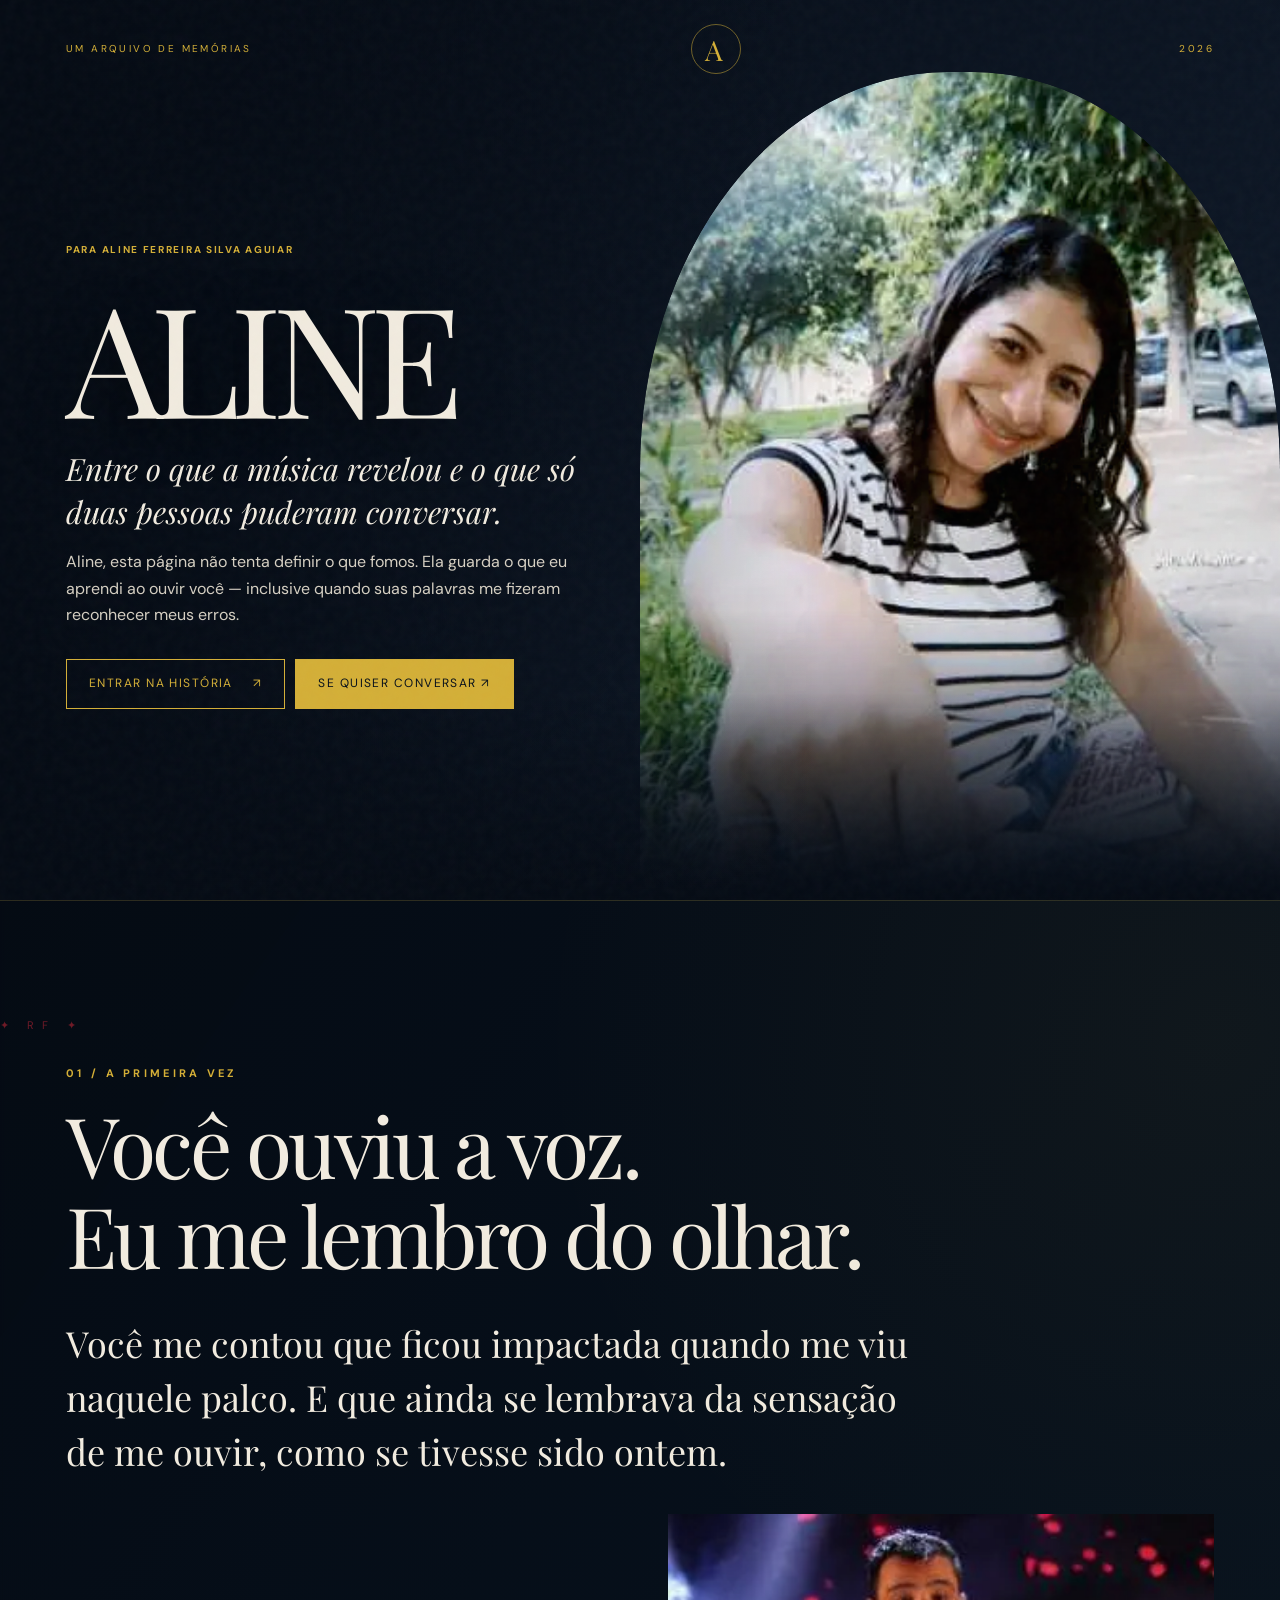
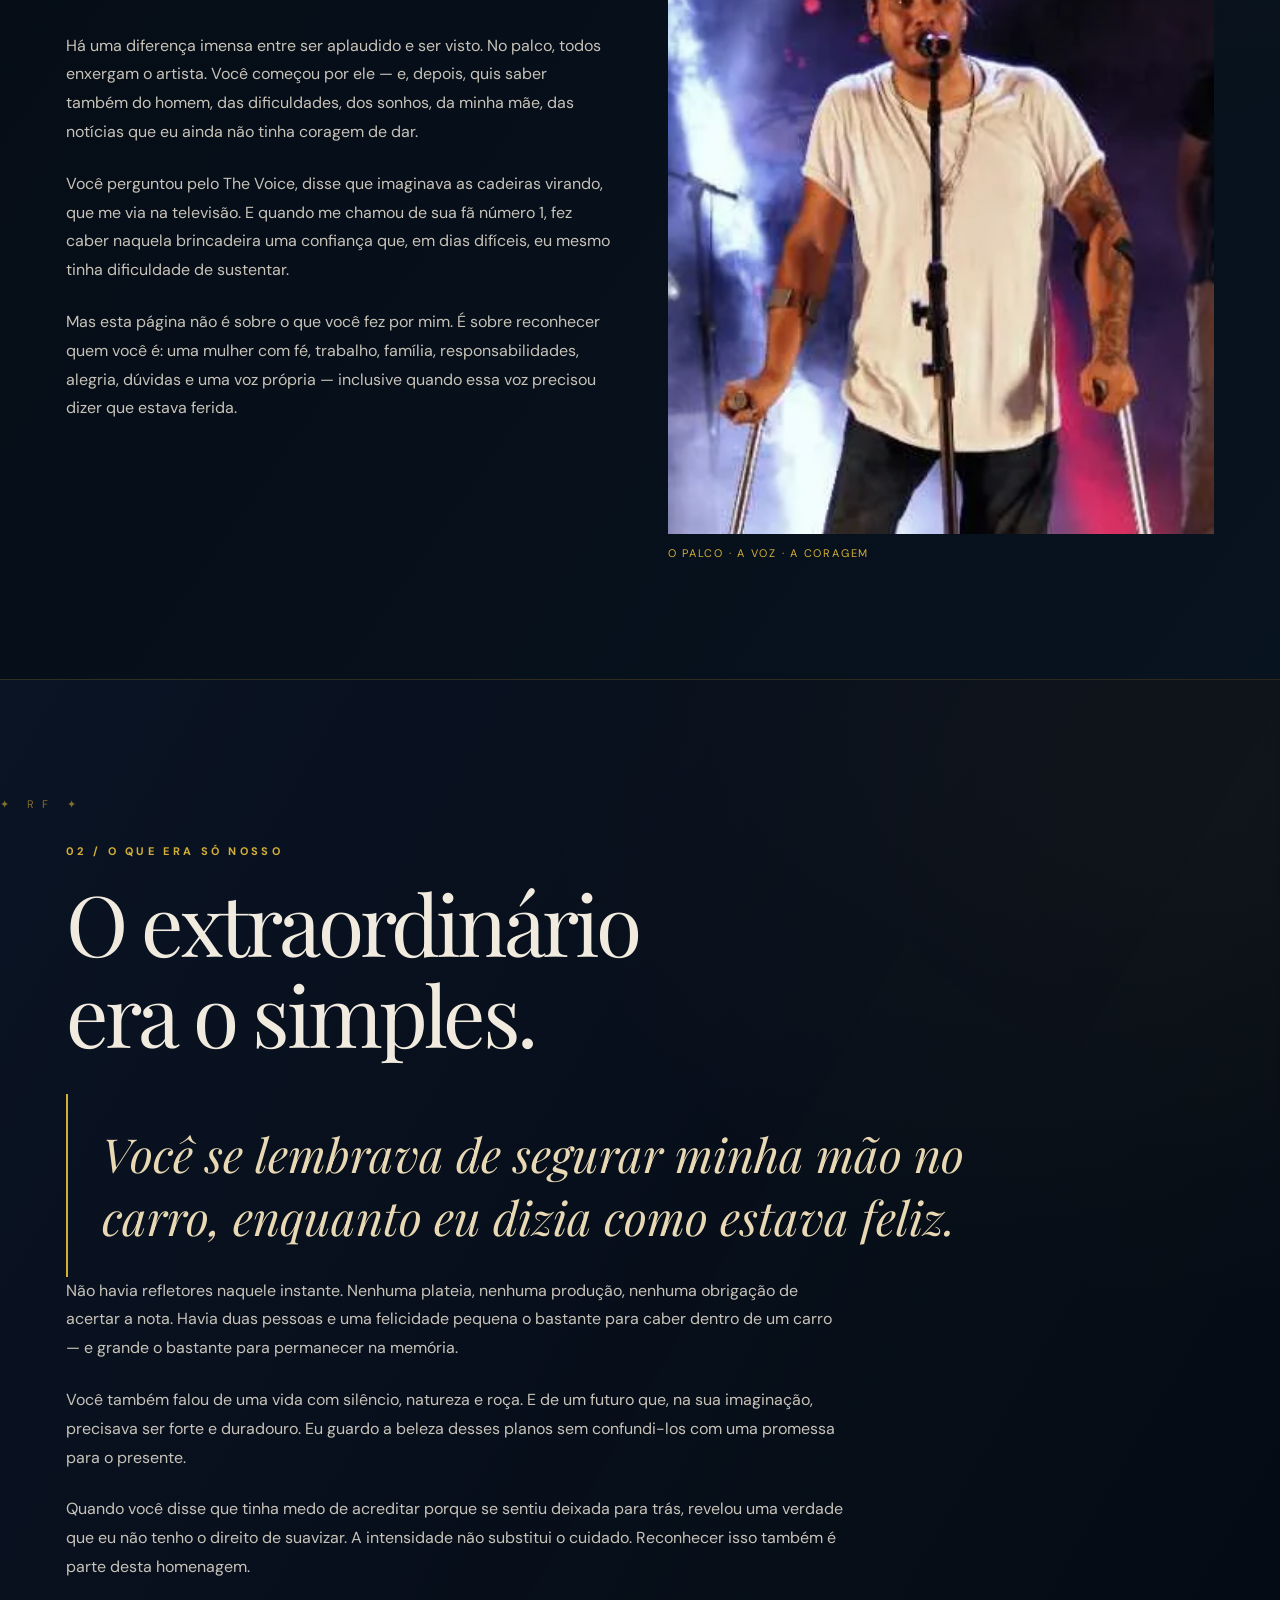
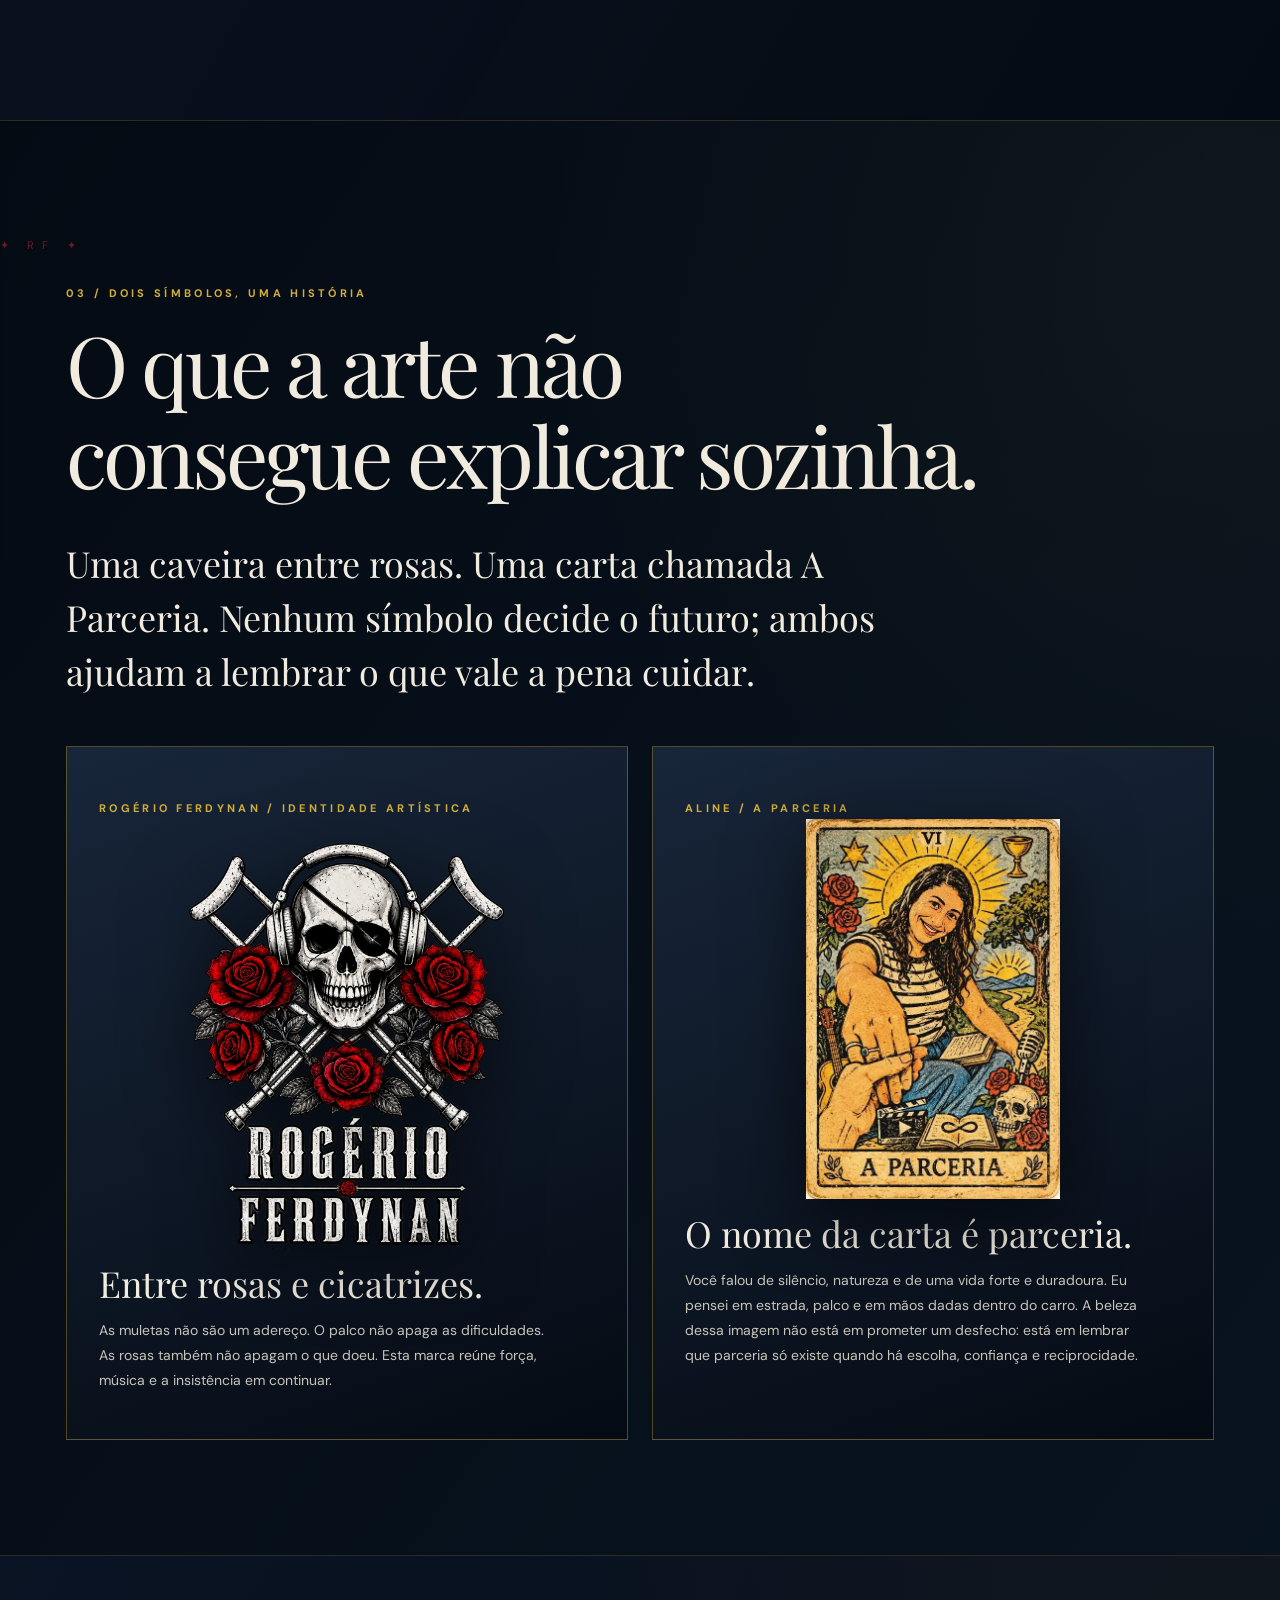
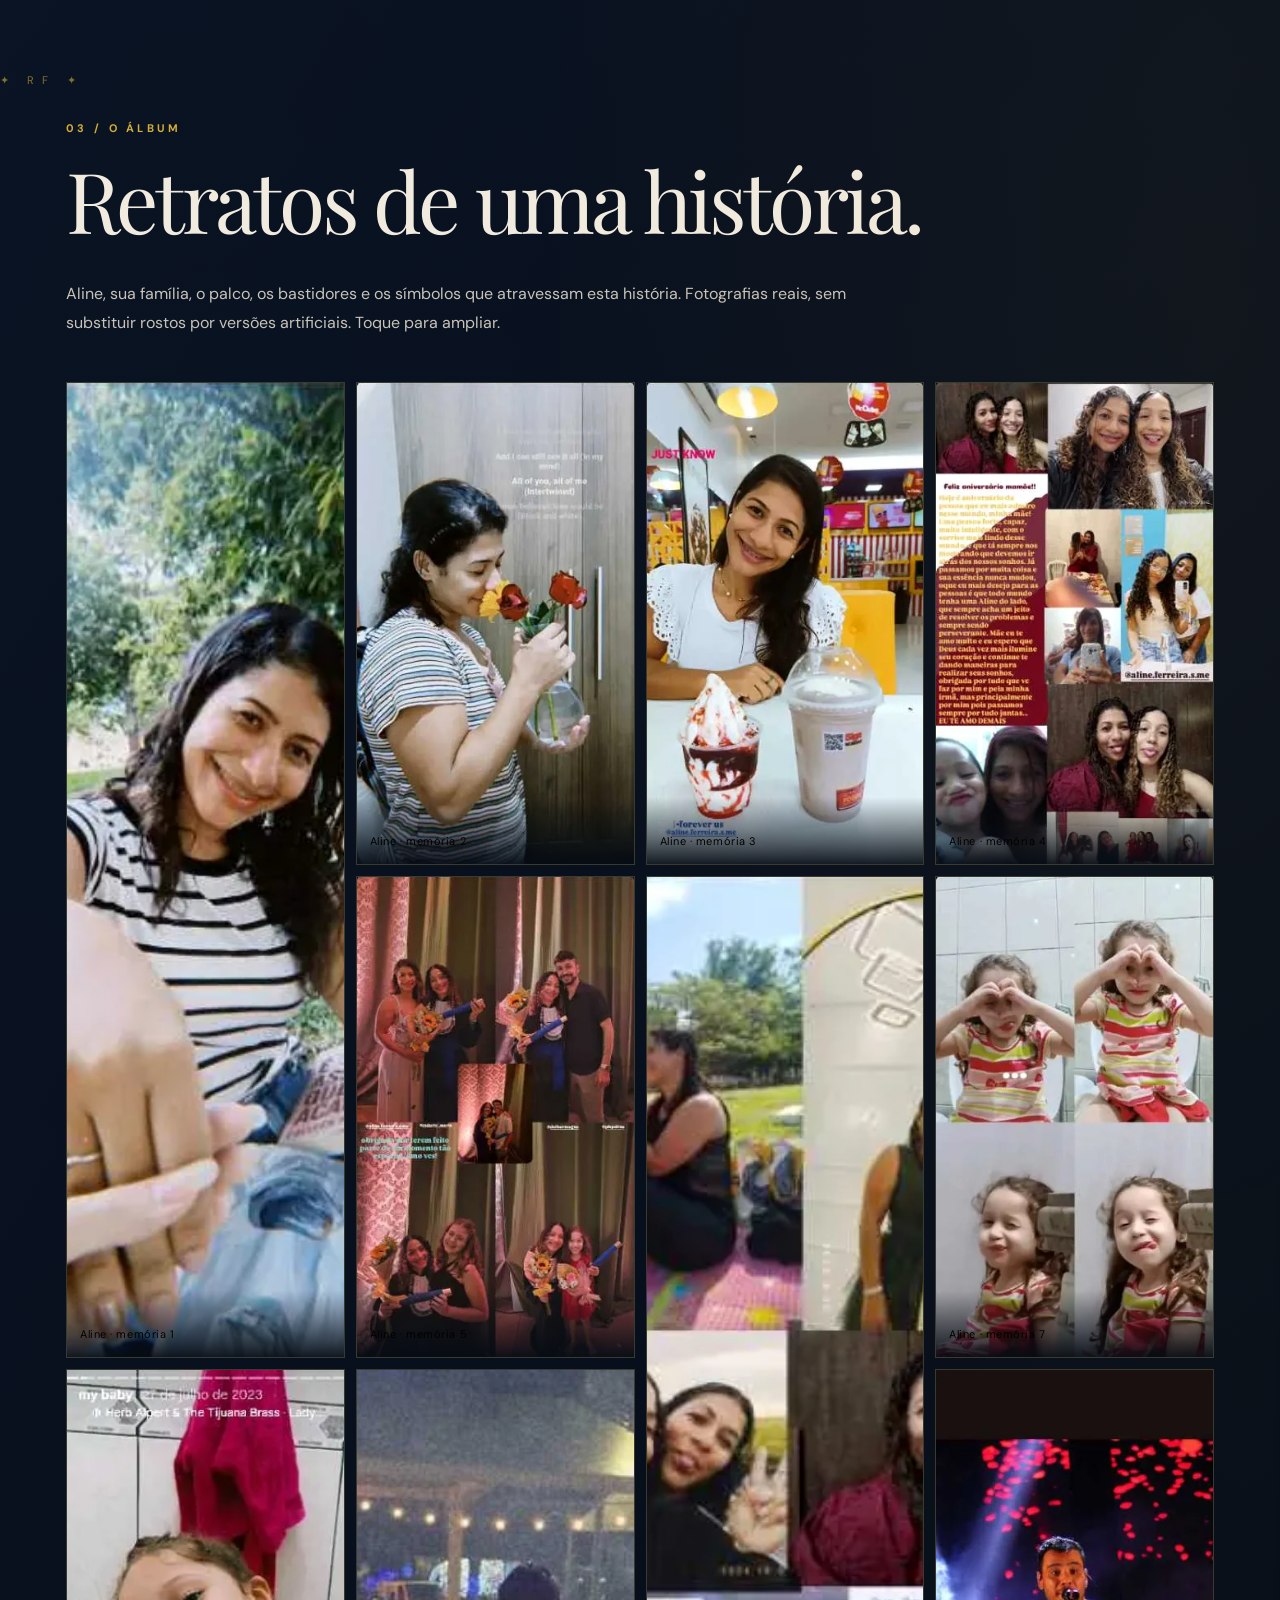
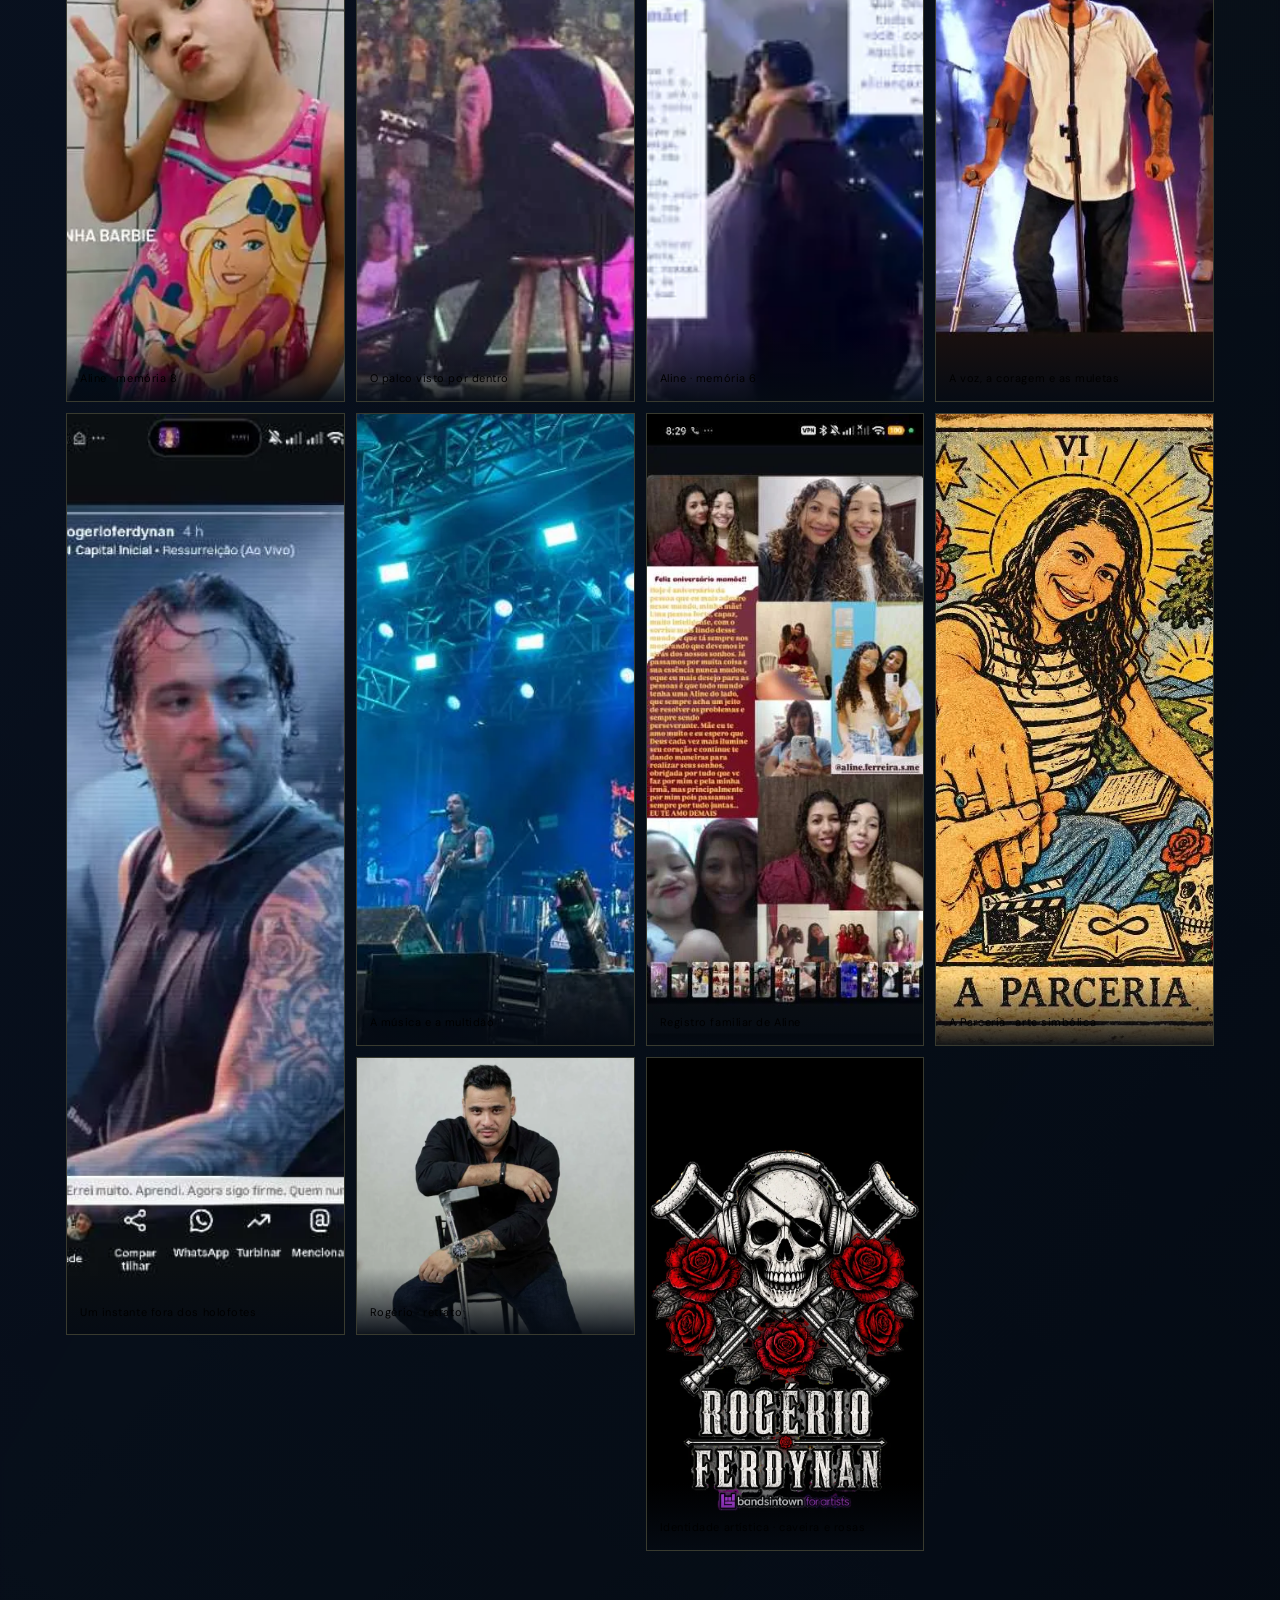
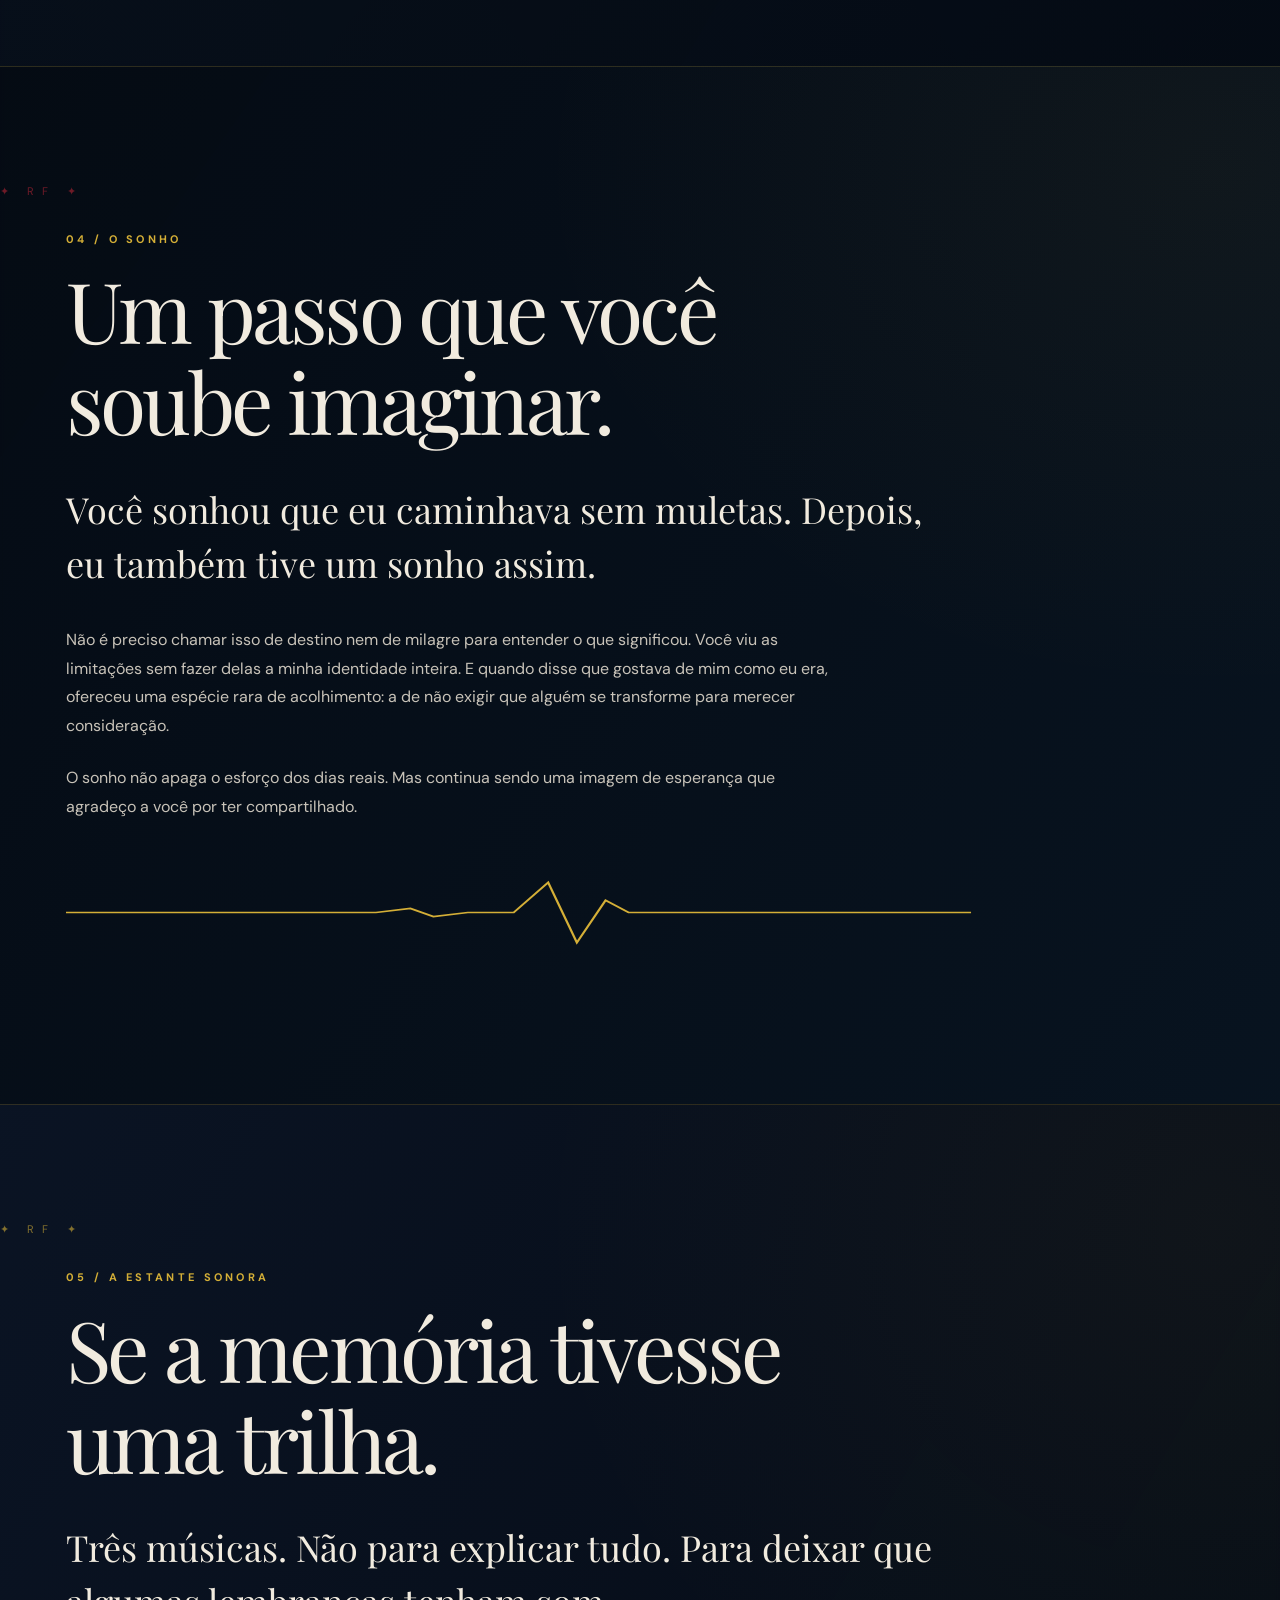
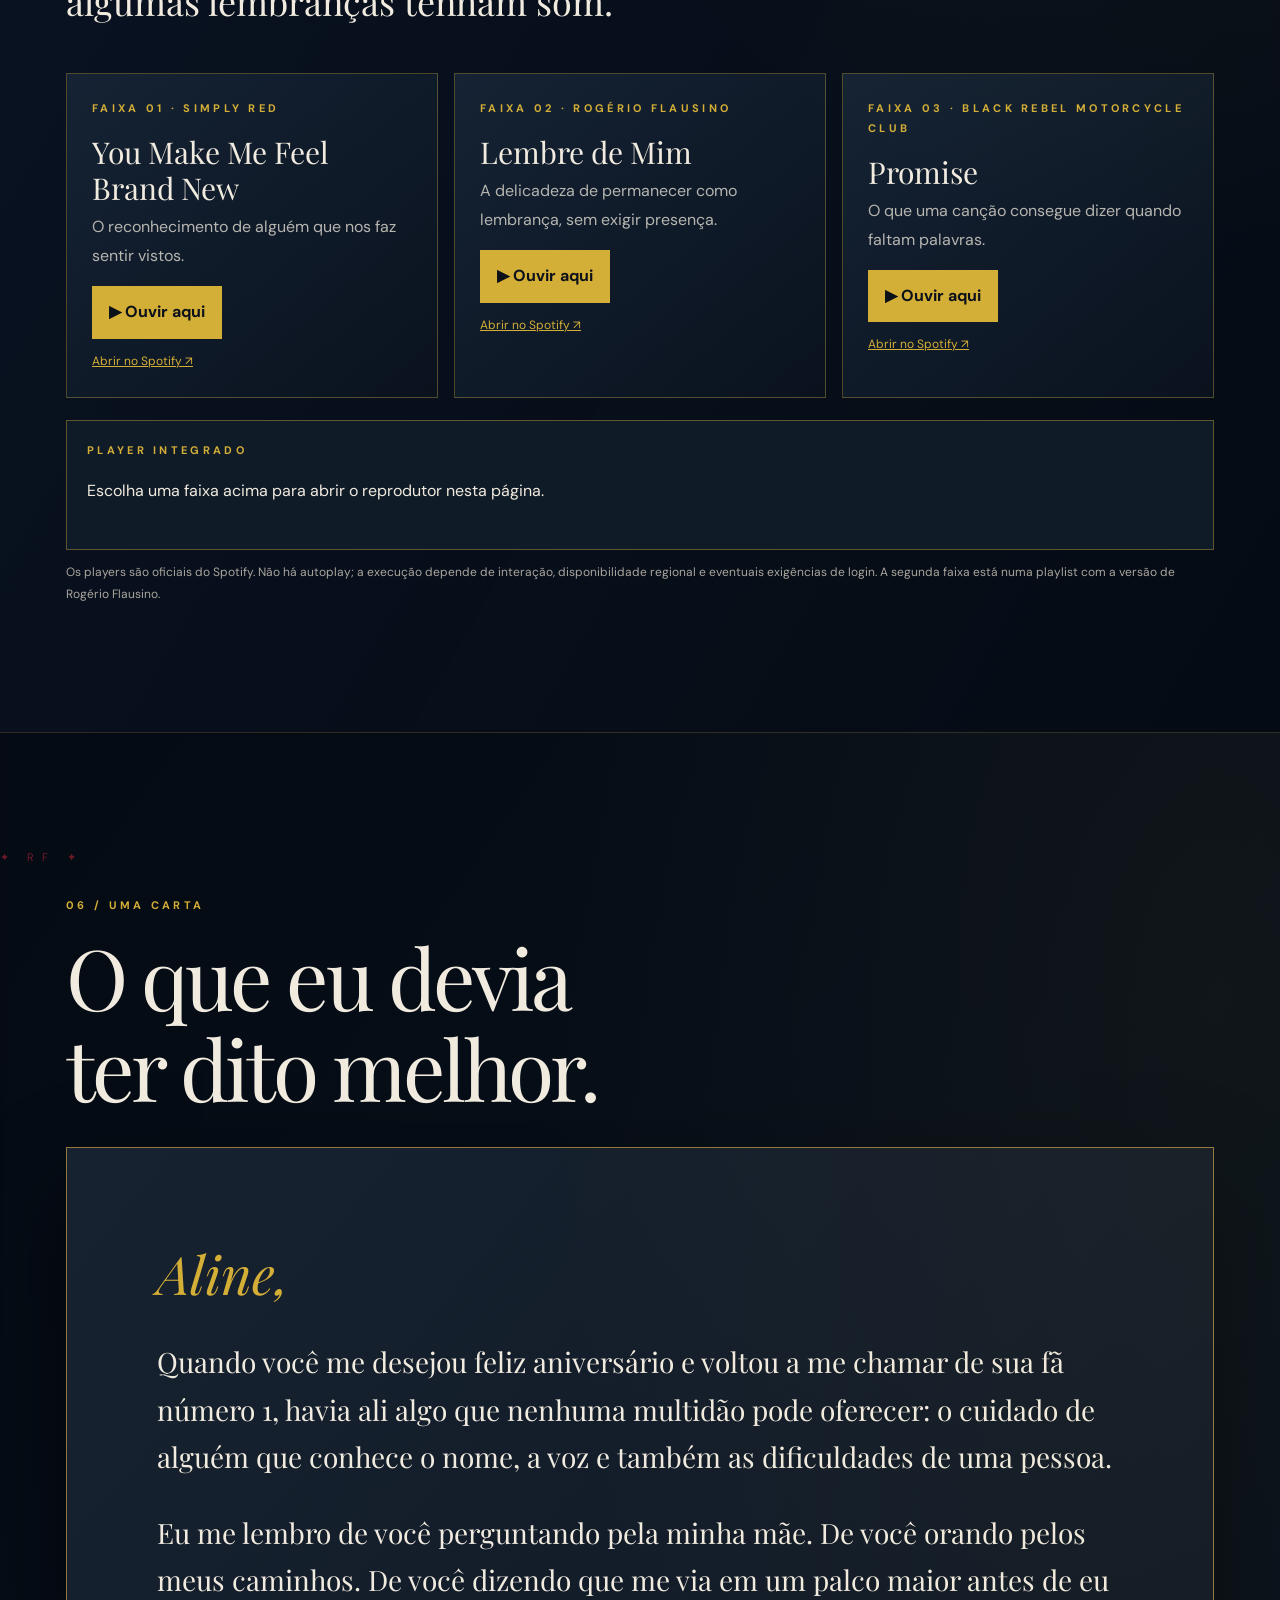
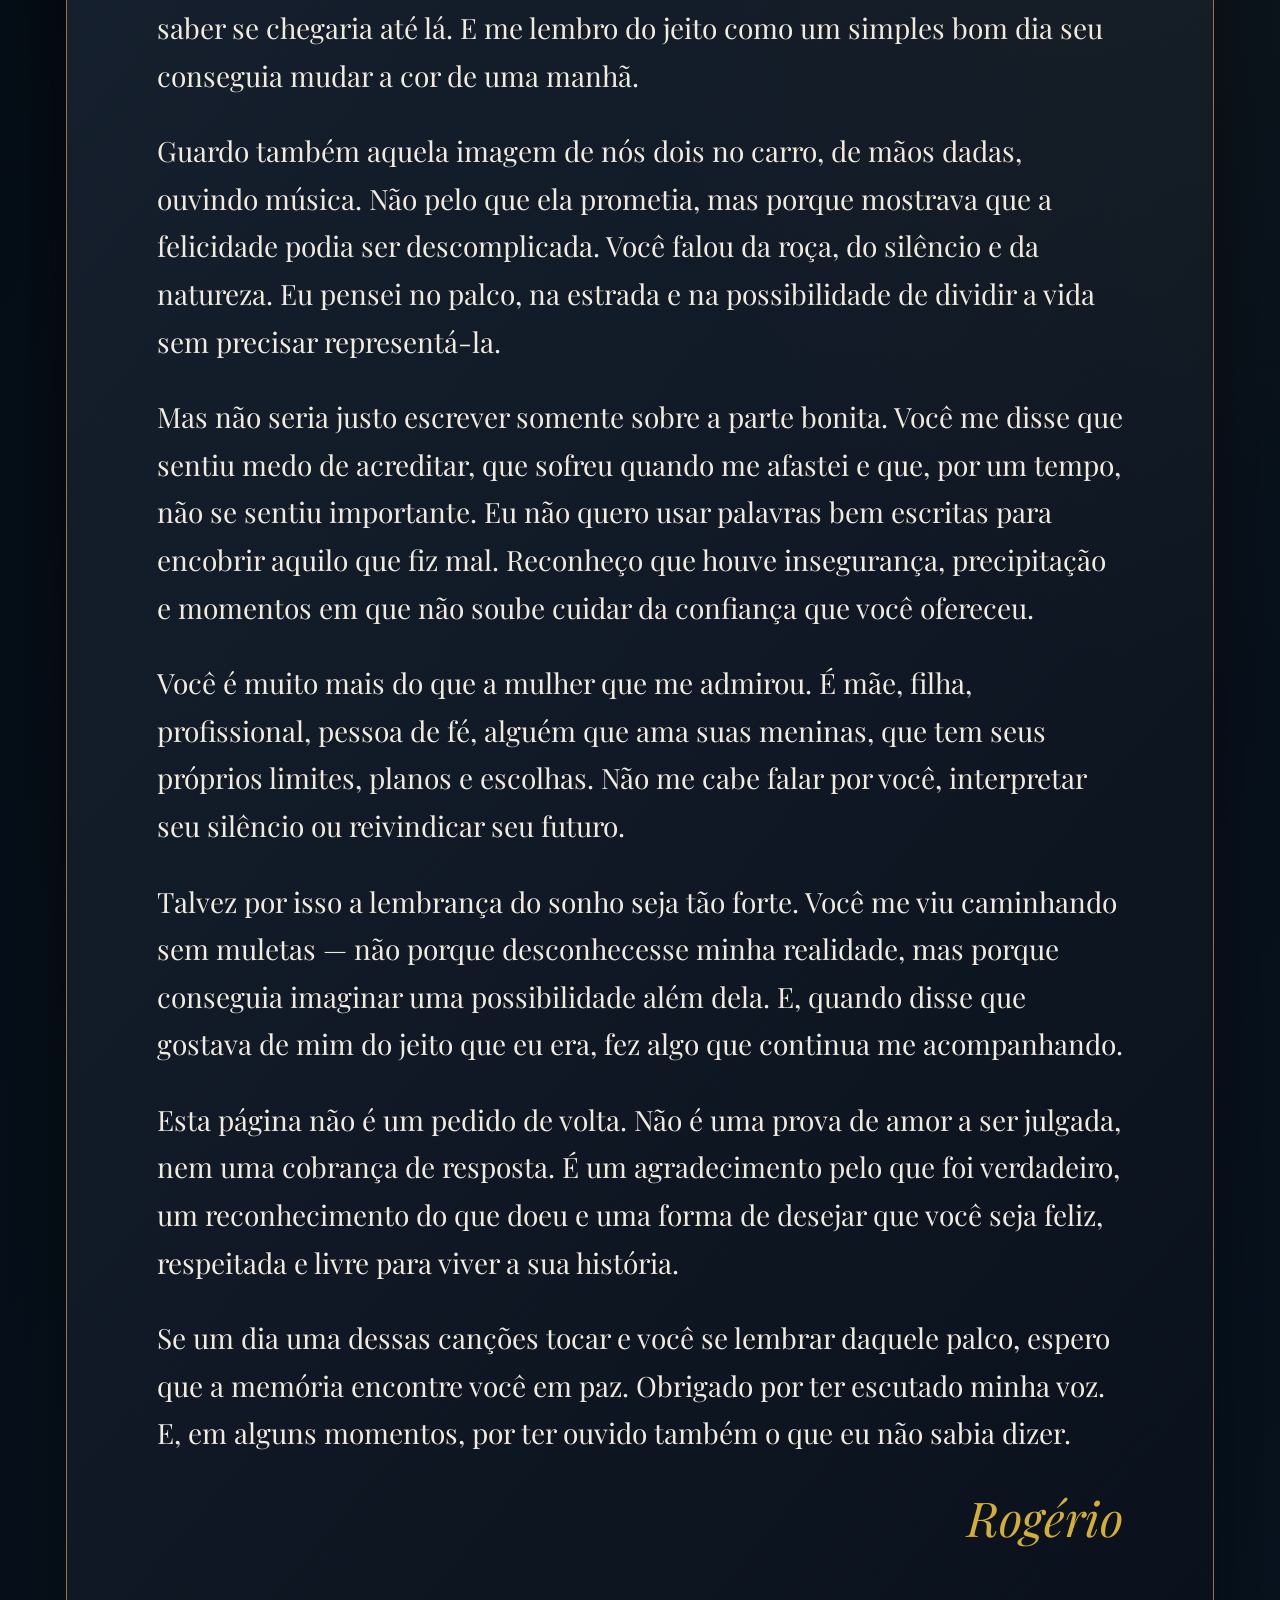
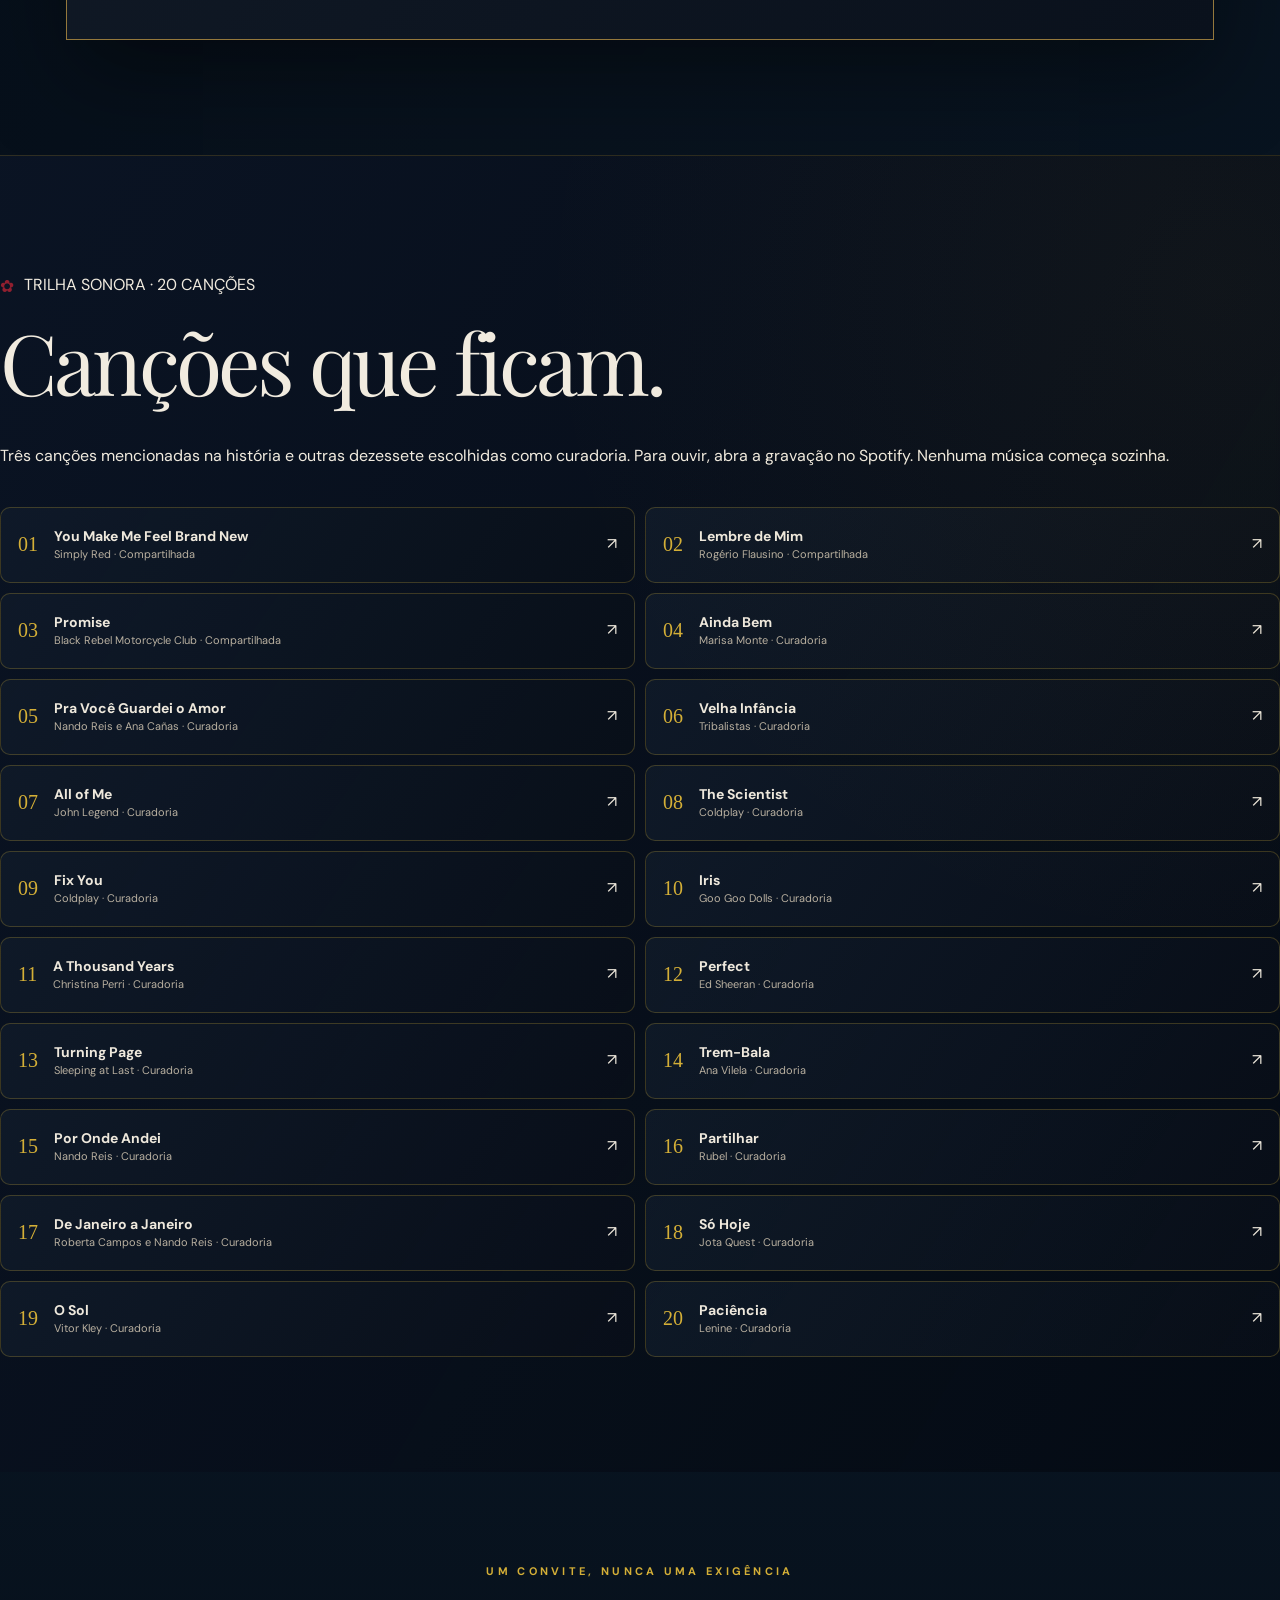
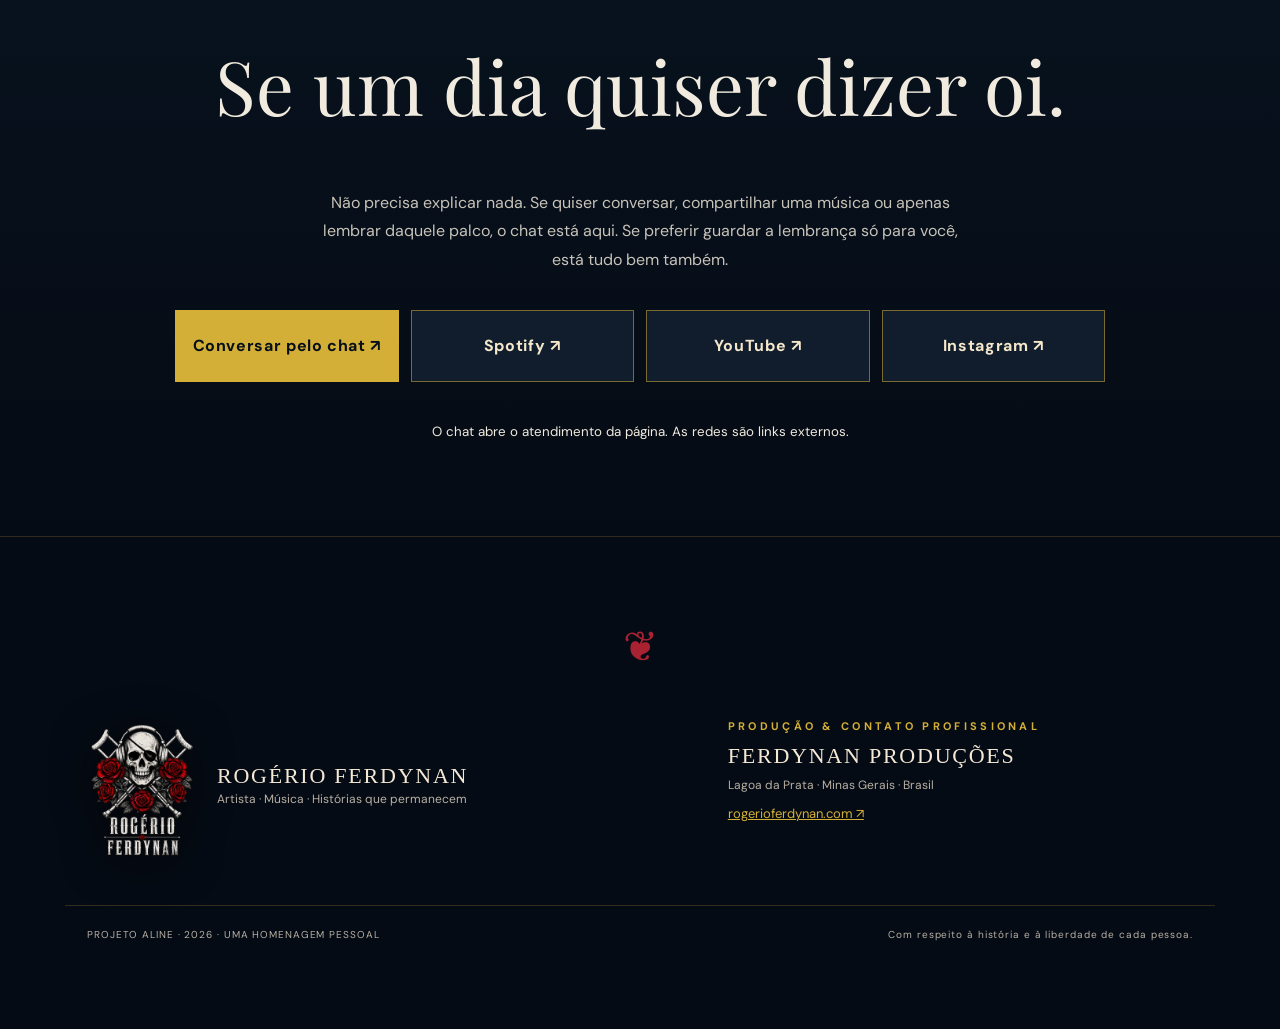
==== Aline/index.html @ b4bbc970 "Final ALINE polish: remove floating radio and present 20-song playlist in page" ====
<!DOCTYPE html>

<html lang="pt-BR"><head><meta charset="utf-8"/><meta content="width=device-width, initial-scale=1" name="viewport"/><meta content="#050b14" name="theme-color"/><title>ALINE · O que permanece</title><meta content="Um arquivo de memórias: música, fotografias e uma carta a Aline." name="description"/><style>
@import url('https://fonts.googleapis.com/css2?family=DM+Sans:wght@400;500;600;700&family=Playfair+Display:ital,wght@0,400;0,500;1,400&display=swap');
:root{--ink:#050b14;--gold:#d4af37;--cream:#f1ebdf;--muted:#b6b5b0}*{box-sizing:border-box}html{scroll-behavior:smooth}body{margin:0;background:var(--ink);color:var(--cream);font:16px/1.8 'DM Sans',Arial,sans-serif}body:before{content:'';pointer-events:none;position:fixed;inset:0;z-index:8;opacity:.13;background-image:url('data:image/svg+xml,%3Csvg viewBox="0 0 120 120" xmlns="http://www.w3.org/2000/svg"%3E%3Cfilter id="n"%3E%3CfeTurbulence type="fractalNoise" baseFrequency=".8" numOctaves="3" stitchTiles="stitch"/%3E%3C/filter%3E%3Crect width="100%25" height="100%25" filter="url(%23n)" opacity=".24"/%3E%3C/svg%3E')}a{color:inherit}button{font:inherit}.wrap{max-width:1200px;padding:0 26px;margin:auto}.top{position:absolute;z-index:2;left:0;right:0;display:flex;align-items:center;justify-content:space-between;padding:24px max(26px,calc((100vw - 1148px)/2));font-size:10px;letter-spacing:.24em;color:var(--gold)}.seal{display:grid;place-items:center;width:50px;height:50px;border:1px solid #d4af3780;border-radius:50%;font:28px 'Playfair Display',Georgia,serif}.hero{position:relative;min-height:100svh;display:flex;align-items:end;overflow:hidden;background:radial-gradient(circle at 70% 35%,#8b693025,transparent 35%),#050b14}.hero .bg{position:absolute;inset:0;width:100%;height:100%;object-fit:cover;opacity:.4;filter:saturate(.65)}.hero:after{content:'';position:absolute;inset:0;background:linear-gradient(90deg,#050b14 0%,#050b1499 55%,#050b1430),linear-gradient(0deg,#050b14 0%,transparent 65%)}.hero .inner{position:relative;z-index:1;padding:150px 0 100px}.kicker{color:var(--gold);font-size:11px;font-weight:700;letter-spacing:.3em;text-transform:uppercase}.hero h1{font:clamp(100px,20vw,260px)/.95 'Playfair Display',Georgia,serif;letter-spacing:-.075em;margin:16px 0 12px}.hero h1 i{font-weight:400}.hero .sub{font:italic clamp(25px,3vw,40px)/1.35 'Playfair Display',Georgia,serif;max-width:720px}.hero .desc{color:#d6d0c3;max-width:620px}.cta{display:inline-flex;gap:20px;align-items:center;padding:13px 22px;margin-top:22px;border:1px solid var(--gold);text-decoration:none;color:var(--gold);font-size:12px;letter-spacing:.12em}.section{padding:115px 0;border-top:1px solid #d4af3730}.section h2{font:clamp(43px,7vw,84px)/1.08 'Playfair Display',Georgia,serif;letter-spacing:-.045em;margin:15px 0 35px}.section .intro{font:clamp(23px,3vw,36px)/1.5 'Playfair Display',Georgia,serif;max-width:870px}.prose{max-width:780px;color:#c8c3b9}.prose p{margin:0 0 23px}.quote{font:italic clamp(25px,4vw,47px)/1.35 'Playfair Display',Georgia,serif;color:#e8d8b3;max-width:900px;padding:28px 0 28px 34px;border-left:2px solid var(--gold)}.duo{display:grid;grid-template-columns:1fr 1fr;gap:55px;align-items:center}.duo img{width:100%;height:620px;object-fit:cover;filter:saturate(.8)}.duo .caption{color:var(--gold);font-size:11px;letter-spacing:.16em}.gallery{display:grid;grid-template-columns:repeat(4,1fr);gap:11px;margin-top:45px}.tile{position:relative;border:1px solid #d4af3730;padding:0;background:#15202d;min-height:260px;overflow:hidden;cursor:zoom-in;text-align:left}.tile:nth-child(5n+1){grid-row:span 2}.tile img{width:100%;height:100%;min-height:260px;object-fit:cover;display:block;transition:transform .5s}.tile:hover img{transform:scale(1.045)}.tile span{position:absolute;bottom:0;left:0;right:0;padding:35px 13px 12px;background:linear-gradient(transparent,#050b14ed);font-size:11px;letter-spacing:.05em}.tracks{display:grid;grid-template-columns:repeat(3,1fr);gap:16px;margin:45px 0 22px}.track{padding:25px;background:linear-gradient(140deg,#152334,#0a121e);border:1px solid #d4af3755}.track h3{font:30px/1.2 'Playfair Display',Georgia,serif;margin:15px 0 7px}.track p{color:var(--muted);margin:0 0 15px}.track button{cursor:pointer;background:var(--gold);border:0;color:#0b1019;padding:12px 17px;font-weight:700}.track a{display:block;margin-top:12px;color:var(--gold);font-size:12px}.player{border:1px solid #d4af3766;padding:20px;background:#101b28;min-height:130px}.player iframe{border:0;width:100%;height:160px;border-radius:10px}.note{color:#aaa69e;font-size:12px}.letter{background:linear-gradient(130deg,#172230,#0a111c);border:1px solid #94783c;padding:clamp(25px,7vw,90px);box-shadow:0 35px 90px #0006}.letter p{font:clamp(20px,2.35vw,28px)/1.7 'Playfair Display',Georgia,serif;margin:0 0 28px}.salute{font:italic 53px 'Playfair Display',Georgia,serif;color:var(--gold);margin-bottom:30px}.signature{text-align:right;font:italic 48px 'Playfair Display',Georgia,serif;color:var(--gold)}.end{text-align:center;padding:85px 20px;border-top:1px solid #d4af3733}.end .line{font:italic 37px 'Playfair Display',Georgia,serif}.end small{color:#a9a297}.pulse{width:100%;height:65px;margin:35px 0;color:var(--gold)}.pulse polyline{fill:none;stroke:currentColor;stroke-width:2;stroke-dasharray:900;animation:beat 6s infinite}@keyframes beat{0%{stroke-dashoffset:900}70%,100%{stroke-dashoffset:0}}dialog{max-width:96vw;max-height:95vh;padding:0;background:#050b14;border:1px solid #d4af37}dialog::backdrop{background:#000e}dialog img{max-width:95vw;max-height:88vh;display:block}dialog button{position:absolute;right:10px;top:10px;padding:8px 13px;background:#050b14;color:white;border:1px solid #d4af37;cursor:pointer}@media(max-width:850px){.duo{grid-template-columns:1fr}.duo img{height:480px}.tracks{grid-template-columns:1fr}.gallery{grid-template-columns:repeat(2,1fr)}.tile:nth-child(5n+1){grid-row:auto}.section{padding:75px 0}.hero h1{font-size:clamp(90px,22vw,160px)}}@media(max-width:480px){.wrap{padding:0 18px}.gallery{gap:7px}.tile,.tile img{min-height:190px}.tile span{font-size:9px}.hero .inner{padding-bottom:65px}.top{padding:20px}.letter p{font-size:20px}}@media(prefers-reduced-motion:reduce){*,*:before{animation:none!important;transition:none!important;scroll-behavior:auto!important}}
/* ART DIRECTION · A LINE / THE MEMORY ATLAS */
body{background:#050b14;isolation:isolate}body:after{content:"";position:fixed;inset:0;z-index:-1;pointer-events:none;background:linear-gradient(90deg,#050b14f5,#050b14c7),url("[data-uri]") center 25%/cover no-repeat;opacity:.45}
.hero{background:#050b14}.hero .bg{object-position:65% 30%;opacity:.65;filter:saturate(.7) contrast(1.08)}.hero:after{background:linear-gradient(90deg,#050b14f5 0%,#050b1499 55%,#050b1420),linear-gradient(0deg,#050b14 0%,transparent 72%)}
.section{position:relative;background:linear-gradient(125deg,#050b14e8,#091522dd);backdrop-filter:blur(2px)}.section:nth-of-type(2n){background:linear-gradient(120deg,#0b1525ed,#050b14e5)}
.section:before{content:"";position:absolute;inset:0;pointer-events:none;background:radial-gradient(ellipse at 95% 10%,#d4af370c,transparent 40%)}
.hero .sub{max-width:650px}.hero h1{text-shadow:0 14px 50px #0009}.hero .desc{font-size:18px;line-height:1.65}
.art-feature{display:grid;grid-template-columns:1fr 1fr;gap:24px;align-items:stretch;margin-top:48px}.art-panel{position:relative;overflow:hidden;border:1px solid #d4af375c;background:linear-gradient(160deg,#18263a,#050b14);padding:32px;min-height:570px}.art-panel img{width:100%;height:380px;object-fit:contain;display:block;filter:drop-shadow(0 18px 25px #0007)}.art-panel .kicker{margin-top:20px}.art-panel h3{font:36px/1.15 'Playfair Display',Georgia,serif;margin:14px 0}.art-panel p{color:#c9c4ba;font-size:14px;max-width:460px}.art-panel .large-art{height:430px}
.action-grid{display:grid;grid-template-columns:repeat(4,1fr);gap:12px;margin:35px 0}.action-grid a,.action-grid button{display:flex;align-items:center;justify-content:center;min-height:72px;padding:14px 12px;text-align:center;text-decoration:none;border:1px solid #d4af3788;background:#121f2fe8;color:#f4e7ca;font-weight:700;letter-spacing:.04em;cursor:pointer}.action-grid .primary{background:#d4af37;color:#07101a}.action-grid a:hover,.action-grid button:hover{border-color:#fff2c5;background:#28394e}.action-grid .primary:hover{background:#ebca6d;color:#07101a}.memory-end{padding:90px 0;text-align:center;background:linear-gradient(180deg,#091522dd,#050b14)}.memory-end h2{font:clamp(38px,6vw,75px)/1.1 'Playfair Display',Georgia,serif}.memory-end p{max-width:640px;margin:20px auto;color:#c8c3b9}.memory-end .action-grid{max-width:930px;margin:35px auto}
@media(max-width:800px){.art-feature{grid-template-columns:1fr}.art-panel{min-height:auto}.action-grid{grid-template-columns:repeat(2,1fr)}body:after{background-position:65% center}}@media(max-width:480px){.art-panel{padding:20px}.art-panel img{height:290px}.action-grid{gap:8px}.action-grid a,.action-grid button{font-size:12px;min-height:65px}}

/* FINAL ART DIRECTION · portrait, editorial balance, mobile-first */
.hero{min-height:100svh;display:grid;grid-template-columns:minmax(0,1fr) minmax(0,1fr);align-items:center;overflow:hidden;background:linear-gradient(135deg,#050b14,#101b2b)!important}
.hero .bg{position:relative;inset:auto;grid-column:2;grid-row:1;width:100%;height:min(92svh,900px);align-self:end;object-fit:cover;object-position:center 38%;opacity:1;filter:saturate(.86) contrast(1.05);border-radius:48% 48% 0 0;mask-image:linear-gradient(to bottom,#000 65%,transparent 100%);-webkit-mask-image:linear-gradient(to bottom,#000 65%,transparent 100%)}
.hero:after{background:linear-gradient(90deg,#050b14 0%,transparent 64%),linear-gradient(0deg,#050b14 0%,transparent 23%);pointer-events:none}
.hero .inner{grid-column:1;grid-row:1;width:100%;max-width:670px;padding:160px 0 110px max(26px,calc((100vw - 1148px)/2));margin:0;z-index:2}
.hero h1{font-size:clamp(88px,12vw,185px);letter-spacing:-.065em;line-height:1.05;overflow-wrap:normal}
.hero .sub{font-size:clamp(23px,2.4vw,36px);line-height:1.38;max-width:590px}
.hero .desc{font-size:16px;max-width:560px}
.hero .cta{margin:15px 10px 0 0!important;white-space:normal}
.hero .kicker{font-size:10px;letter-spacing:.17em}
.hero .inner .cta:last-child{background:#d4af37;color:#07101a}
@media(max-width:760px){.hero{display:flex;min-height:100svh;align-items:end}.hero .bg{position:absolute;inset:85px 0 auto auto;width:72%;height:57svh;object-position:center 40%;border-radius:45% 0 0 0;opacity:.9;mask-image:linear-gradient(to bottom,#000 55%,transparent 100%);-webkit-mask-image:linear-gradient(to bottom,#000 55%,transparent 100%)}.hero:after{background:linear-gradient(0deg,#050b14 0%,#050b14f2 27%,#050b1488 52%,transparent 85%),linear-gradient(90deg,#050b14a8,transparent 70%)}.hero .inner{padding:42svh 20px 58px;max-width:none;margin:0}.hero h1{font-size:clamp(72px,22vw,116px);margin:5px 0 12px}.hero .sub{font-size:clamp(23px,6vw,31px);max-width:470px}.hero .desc{font-size:14px;line-height:1.6}.hero .cta{font-size:10px;padding:11px 12px;display:inline-flex;margin-top:8px!important}.top{padding:15px 17px;font-size:8px;letter-spacing:.13em}.top .seal{height:40px;width:40px;font-size:24px}}
@media(max-width:390px){.hero .inner{padding-top:40svh}.hero .sub{font-size:23px}.hero .cta{font-size:9px;gap:8px}}

/* Marca RF: transparent, not a black rectangular screenshot */
#simbolos img{background:transparent!important;object-fit:contain!important;filter:drop-shadow(0 16px 36px #0009)}
.brand-watermark{display:block;color:#b52634;font-size:11px;letter-spacing:.7em;opacity:.6;margin-bottom:28px}
.section:nth-of-type(2n) .brand-watermark{color:#d4af37}
.footer-grid{display:grid;grid-template-columns:1.3fr 1fr;gap:36px;max-width:1150px;margin:auto;padding:34px 22px 48px;text-align:left;border-bottom:1px solid #d4af3738}
.footer-brand{display:flex;align-items:center;gap:20px}.footer-mark{height:140px;width:110px;object-fit:contain;filter:drop-shadow(0 5px 20px #0009)}
.footer-grid strong{display:block;font:22px Georgia,serif;letter-spacing:.08em;color:#f5e9d5}.footer-grid small{display:block;color:#b8b0a4;font-size:12px}.footer-company{display:flex;flex-direction:column;gap:6px}.footer-company a{color:#d4af37;font-size:13px}.footer-bottom{max-width:1150px;margin:auto;display:flex;justify-content:space-between;gap:14px;padding:20px 22px 0;font-size:10px;letter-spacing:.09em;color:#b8b0a4}
.radio{position:fixed;z-index:900;right:17px;bottom:104px;width:min(340px,calc(100vw - 34px));background:#0b1422;border:1px solid #c59e52;border-radius:14px;box-shadow:0 16px 55px #000b;overflow:hidden;font-family:system-ui,sans-serif;color:#f5e9d5}
.radio-head{width:100%;border:0;display:flex;align-items:center;gap:12px;padding:10px 14px;background:linear-gradient(115deg,#1c2530,#101825);color:inherit;text-align:left;cursor:pointer}.radio-head strong{display:block;font-size:11px;letter-spacing:.16em}.radio-head small{display:block;font-size:10px;color:#b9b0a0}.radio-dot{display:grid;place-items:center;width:36px;height:36px;border-radius:50%;background:#8d1d2d;color:#f3dba6;font-size:21px}.radio-chevron{margin-left:auto;color:#d4af37}.radio-body{padding:13px}.radio-body[hidden]{display:none}.radio-body p{font-size:11px;line-height:1.5;margin:0 0 12px;color:#c6c0b8}.radio-buttons{display:flex;gap:5px;margin-bottom:10px}.radio-buttons button{flex:1;padding:9px 4px;border:1px solid #d4af3766;background:#162335;color:#f5e9d5;border-radius:5px;font-size:10px;cursor:pointer}.radio-buttons button[aria-pressed=true]{background:#d4af37;color:#08111c}.radio iframe{width:100%;height:152px;border:0;border-radius:9px}.radio-own{display:block;color:#d4af37;font-size:11px;margin-top:10px}
@media(max-width:720px){.footer-grid{grid-template-columns:1fr;gap:18px}.footer-bottom{flex-direction:column}.footer-mark{height:100px;width:80px}.radio{right:10px;bottom:95px;width:min(300px,calc(100vw - 20px))}}
</style><style id="rose-details">
:root{--rose:#a82232}
.section .eyebrow:before{content:"✿";color:var(--rose);font-size:17px;vertical-align:middle;margin-right:10px;opacity:.85}
footer:before{content:"❦";display:block;font:42px Georgia,serif;color:var(--rose);margin:0 auto 12px}
</style><style id="final-playlist-css">.final-playlist{position:relative;z-index:1}.final-tracks{list-style:none;padding:0;margin:36px 0 0;display:grid;grid-template-columns:repeat(2,minmax(0,1fr));gap:10px}.final-tracks li{min-width:0}.final-tracks a{display:flex;align-items:center;gap:16px;min-height:76px;padding:15px 17px;border:1px solid #d4af3740;background:linear-gradient(125deg,#101b2ad9,#090f19c9);color:#eee8dc;text-decoration:none;border-radius:10px;transition:border-color .2s,transform .2s}.final-tracks a:hover,.final-tracks a:focus-visible{border-color:#d4af37;transform:translateY(-2px)}.final-tracks a>span:nth-child(2){flex:1;min-width:0}.final-tracks strong{display:block;font-size:14px;line-height:1.4}.final-tracks small{display:block;font-size:11px;color:#b9b0a0;line-height:1.5}.final-track-num{font:20px Georgia,serif;color:#d4af37}@media(max-width:720px){.final-tracks{grid-template-columns:1fr}.final-tracks a{min-height:68px}}</style></head><body>
<header class="top"><span>UM ARQUIVO DE MEMÓRIAS</span><span class="seal">A</span><span>2026</span></header>
<section class="hero"><img alt="Aline sorrindo ao ar livre, com anel em destaque na mão" class="bg rogerio-hero" src="[data-uri]"/><div class="wrap inner"><div class="kicker">Para Aline Ferreira Silva Aguiar</div><h1>ALINE</h1><div class="sub">Entre o que a música revelou e o que só duas pessoas puderam conversar.</div><p class="desc">Aline, esta página não tenta definir o que fomos. Ela guarda o que eu aprendi ao ouvir você — inclusive quando suas palavras me fizeram reconhecer meus erros.</p><a class="cta" href="#historia">ENTRAR NA HISTÓRIA <span>↗</span></a><a class="cta" href="#contato" style="margin-left:10px">SE QUISER CONVERSAR ↗</a></div></section>
<main><section class="section" id="historia"><span aria-hidden="true" class="brand-watermark">✦  RF  ✦</span><div class="wrap"><div class="kicker">01 / A PRIMEIRA VEZ</div><h2>Você ouviu a voz.<br/>Eu me lembro do olhar.</h2><p class="intro">Você me contou que ficou impactada quando me viu naquele palco. E que ainda se lembrava da sensação de me ouvir, como se tivesse sido ontem.</p><div class="duo"><div class="prose"><p>Há uma diferença imensa entre ser aplaudido e ser visto. No palco, todos enxergam o artista. Você começou por ele — e, depois, quis saber também do homem, das dificuldades, dos sonhos, da minha mãe, das notícias que eu ainda não tinha coragem de dar.</p><p>Você perguntou pelo The Voice, disse que imaginava as cadeiras virando, que me via na televisão. E quando me chamou de sua fã número 1, fez caber naquela brincadeira uma confiança que, em dias difíceis, eu mesmo tinha dificuldade de sustentar.</p><p>Mas esta página não é sobre o que você fez por mim. É sobre reconhecer quem você é: uma mulher com fé, trabalho, família, responsabilidades, alegria, dúvidas e uma voz própria — inclusive quando essa voz precisou dizer que estava ferida.</p></div><div><img alt="Rogério cantando no palco com muletas" src="[data-uri]"/><div class="caption">O PALCO · A VOZ · A CORAGEM</div></div></div></div></section>
<section class="section"><span aria-hidden="true" class="brand-watermark">✦  RF  ✦</span><div class="wrap"><div class="kicker">02 / O QUE ERA SÓ NOSSO</div><h2>O extraordinário<br/>era o simples.</h2><div class="quote">Você se lembrava de segurar minha mão no carro, enquanto eu dizia como estava feliz.</div><div class="prose"><p>Não havia refletores naquele instante. Nenhuma plateia, nenhuma produção, nenhuma obrigação de acertar a nota. Havia duas pessoas e uma felicidade pequena o bastante para caber dentro de um carro — e grande o bastante para permanecer na memória.</p><p>Você também falou de uma vida com silêncio, natureza e roça. E de um futuro que, na sua imaginação, precisava ser forte e duradouro. Eu guardo a beleza desses planos sem confundi-los com uma promessa para o presente.</p><p>Quando você disse que tinha medo de acreditar porque se sentiu deixada para trás, revelou uma verdade que eu não tenho o direito de suavizar. A intensidade não substitui o cuidado. Reconhecer isso também é parte desta homenagem.</p></div></div></section>
<section class="section" id="simbolos"><span aria-hidden="true" class="brand-watermark">✦  RF  ✦</span><div class="wrap"><div class="kicker">03 / DOIS SÍMBOLOS, UMA HISTÓRIA</div><h2>O que a arte não<br/>consegue explicar sozinha.</h2><p class="intro">Uma caveira entre rosas. Uma carta chamada A Parceria. Nenhum símbolo decide o futuro; ambos ajudam a lembrar o que vale a pena cuidar.</p><div class="art-feature"><article class="art-panel"><div class="kicker">ROGÉRIO FERDYNAN / IDENTIDADE ARTÍSTICA</div><img alt="Identidade artística Rogério Ferdynan: caveira, rosas vermelhas e muletas, com fundo transparente" class="large-art" id="logo-marca" src="[data-uri]"/><h3>Entre rosas e cicatrizes.</h3><p>As muletas não são um adereço. O palco não apaga as dificuldades. As rosas também não apagam o que doeu. Esta marca reúne força, música e a insistência em continuar.</p></article><article class="art-panel"><div class="kicker">ALINE / A PARCERIA</div><img alt="Carta ilustrada A Parceria, com rosas, música e duas mãos" id="carta-parceria" src="[data-uri]"/><h3>O nome da carta é parceria.</h3><p>Você falou de silêncio, natureza e de uma vida forte e duradoura. Eu pensei em estrada, palco e em mãos dadas dentro do carro. A beleza dessa imagem não está em prometer um desfecho: está em lembrar que parceria só existe quando há escolha, confiança e reciprocidade.</p></article></div></div></section><section class="section" id="galeria"><span aria-hidden="true" class="brand-watermark">✦  RF  ✦</span><div class="wrap"><div class="kicker">03 / O ÁLBUM</div><h2>Retratos de uma história.</h2><p class="prose">Aline, sua família, o palco, os bastidores e os símbolos que atravessam esta história. Fotografias reais, sem substituir rostos por versões artificiais. Toque para ampliar.</p><div class="gallery"><button aria-label="Ampliar: Aline · memória 1" class="tile aline" onclick="view(0)"><img alt="Aline · memória 1" loading="lazy" src="[data-uri]"/><span>Aline · memória 1</span></button>
<button aria-label="Ampliar: Aline · memória 2" class="tile aline" onclick="view(1)"><img alt="Aline · memória 2" loading="lazy" src="[data-uri]"/><span>Aline · memória 2</span></button>
<button aria-label="Ampliar: Aline · memória 3" class="tile aline" onclick="view(2)"><img alt="Aline · memória 3" loading="lazy" src="[data-uri]"/><span>Aline · memória 3</span></button>
<button aria-label="Ampliar: Aline · memória 4" class="tile aline" onclick="view(3)"><img alt="Aline · memória 4" loading="lazy" src="[data-uri]"/><span>Aline · memória 4</span></button>
<button aria-label="Ampliar: Aline · memória 5" class="tile aline" onclick="view(4)"><img alt="Aline · memória 5" loading="lazy" src="[data-uri]"/><span>Aline · memória 5</span></button>
<button aria-label="Ampliar: Aline · memória 6" class="tile aline" onclick="view(5)"><img alt="Aline · memória 6" loading="lazy" src="[data-uri]"/><span>Aline · memória 6</span></button>
<button aria-label="Ampliar: Aline · memória 7" class="tile aline" onclick="view(6)"><img alt="Aline · memória 7" loading="lazy" src="[data-uri]"/><span>Aline · memória 7</span></button>
<button aria-label="Ampliar: Aline · memória 8" class="tile aline" onclick="view(7)"><img alt="Aline · memória 8" loading="lazy" src="[data-uri]"/><span>Aline · memória 8</span></button>
<button aria-label="Ampliar: O palco visto por dentro" class="tile rogerio" onclick="view(8)"><img alt="O palco visto por dentro" loading="lazy" src="[data-uri]"/><span>O palco visto por dentro</span></button>
<button aria-label="Ampliar: A voz, a coragem e as muletas" class="tile rogerio" onclick="view(9)"><img alt="A voz, a coragem e as muletas" loading="lazy" src="[data-uri]"/><span>A voz, a coragem e as muletas</span></button>
<button aria-label="Ampliar: Um instante fora dos holofotes" class="tile rogerio" onclick="view(10)"><img alt="Um instante fora dos holofotes" loading="lazy" src="[data-uri]"/><span>Um instante fora dos holofotes</span></button>
<button aria-label="Ampliar: A música e a multidão" class="tile rogerio" onclick="view(11)"><img alt="A música e a multidão" loading="lazy" src="[data-uri]"/><span>A música e a multidão</span></button>
<button aria-label="Ampliar: Família e raízes" class="tile rogerio" onclick="view(12)"><img alt="Família e raízes" loading="lazy" src="[data-uri]"/><span>Registro familiar de Aline</span></button>
<button aria-label="Ampliar: A Parceria · arte simbólica" class="tile arte" onclick="view(13)"><img alt="A Parceria · arte simbólica" loading="lazy" src="[data-uri]"/><span>A Parceria · arte simbólica</span></button>
<button aria-label="Ampliar: Rogério · retrato" class="tile rogerio" onclick="view(14)"><img alt="Rogério · retrato" loading="lazy" src="[data-uri]"/><span>Rogério · retrato</span></button>
<button aria-label="Ampliar: Identidade artística · caveira e rosas" class="tile arte" onclick="view(15)"><img alt="Identidade artística · caveira e rosas" loading="lazy" src="[data-uri]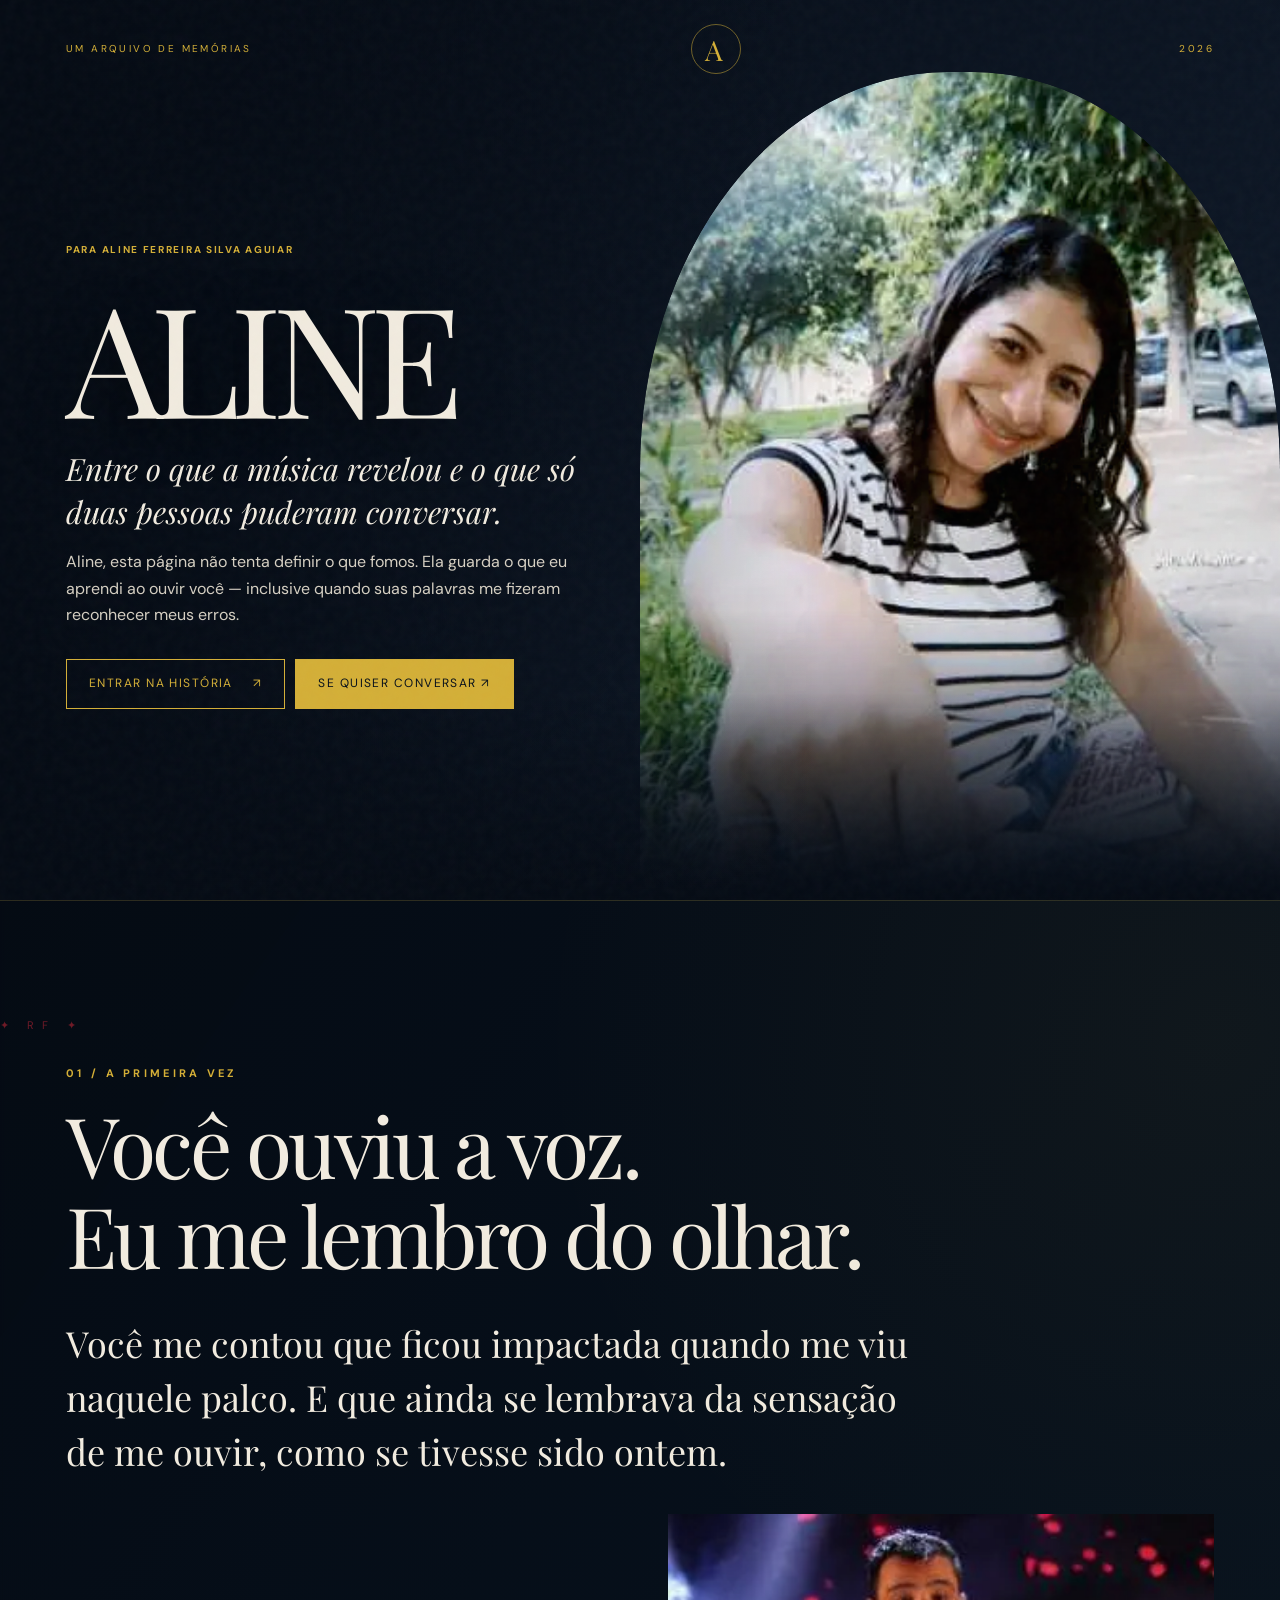
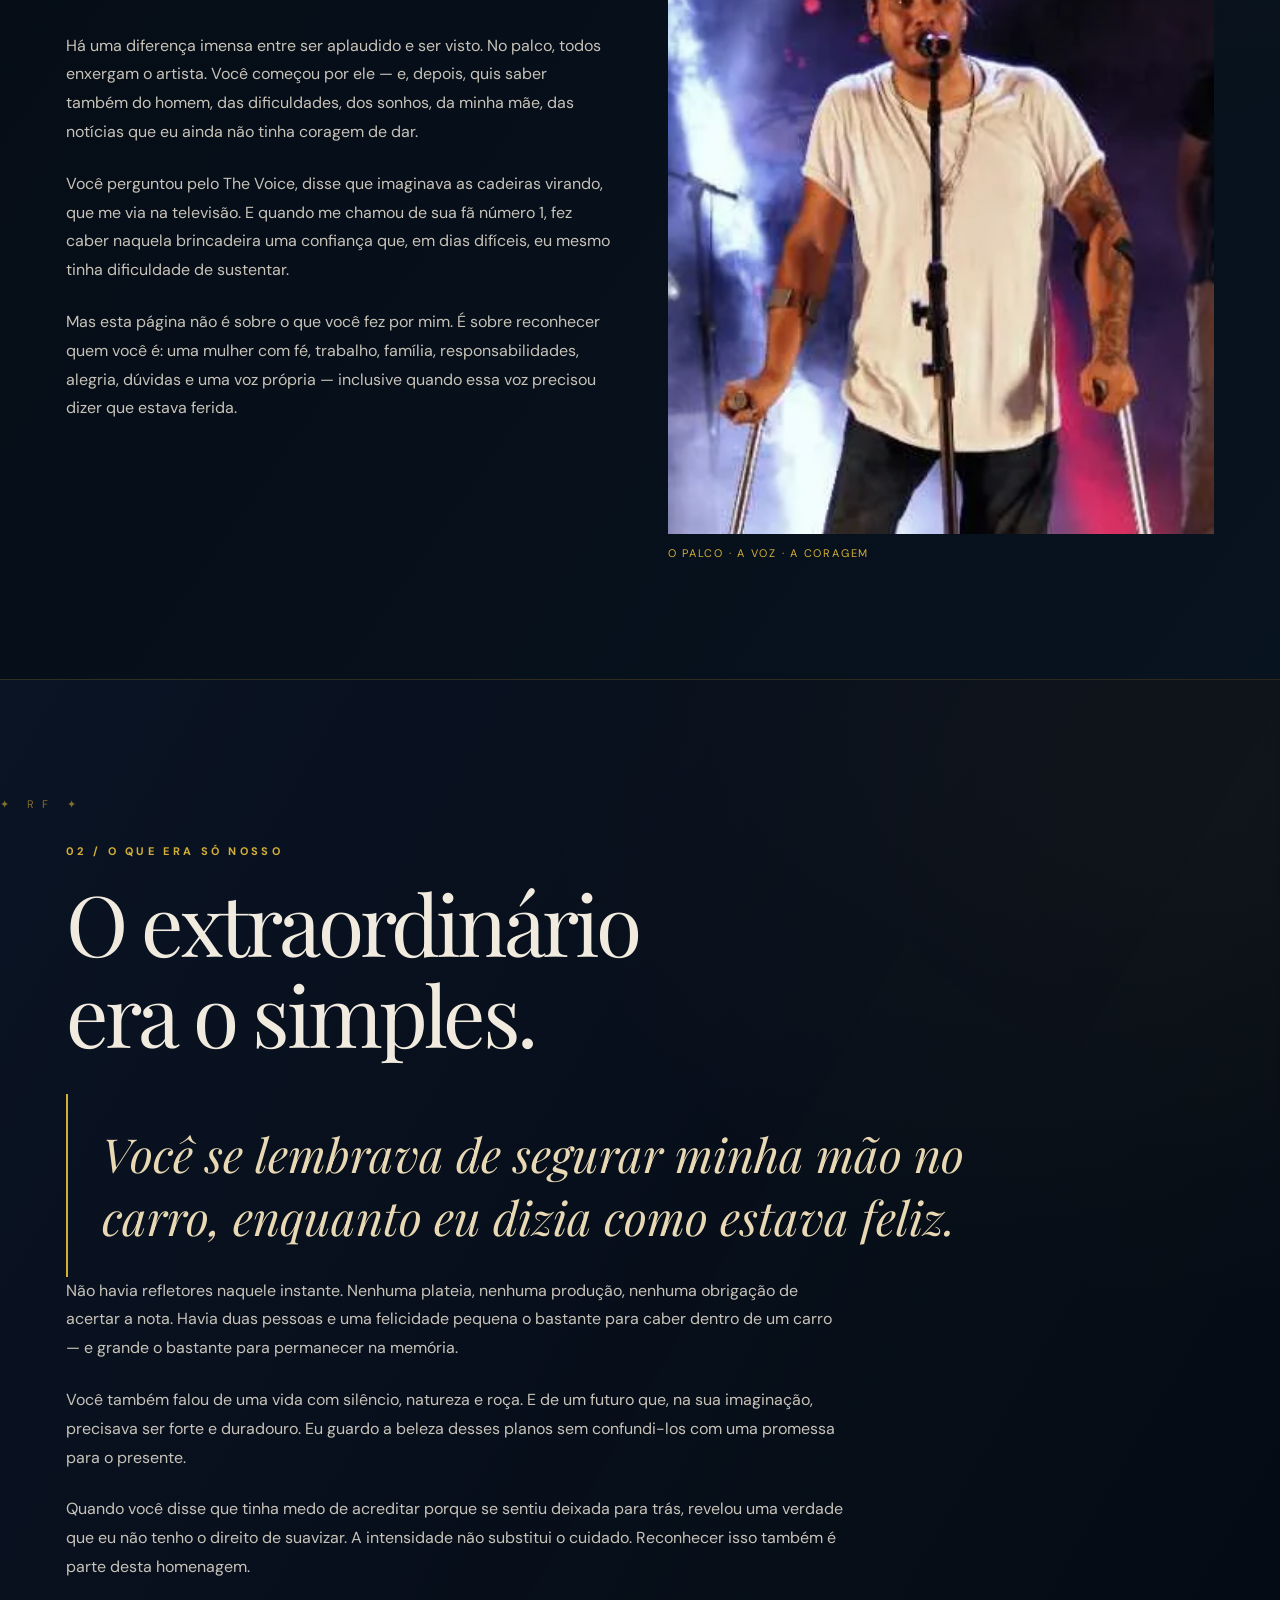
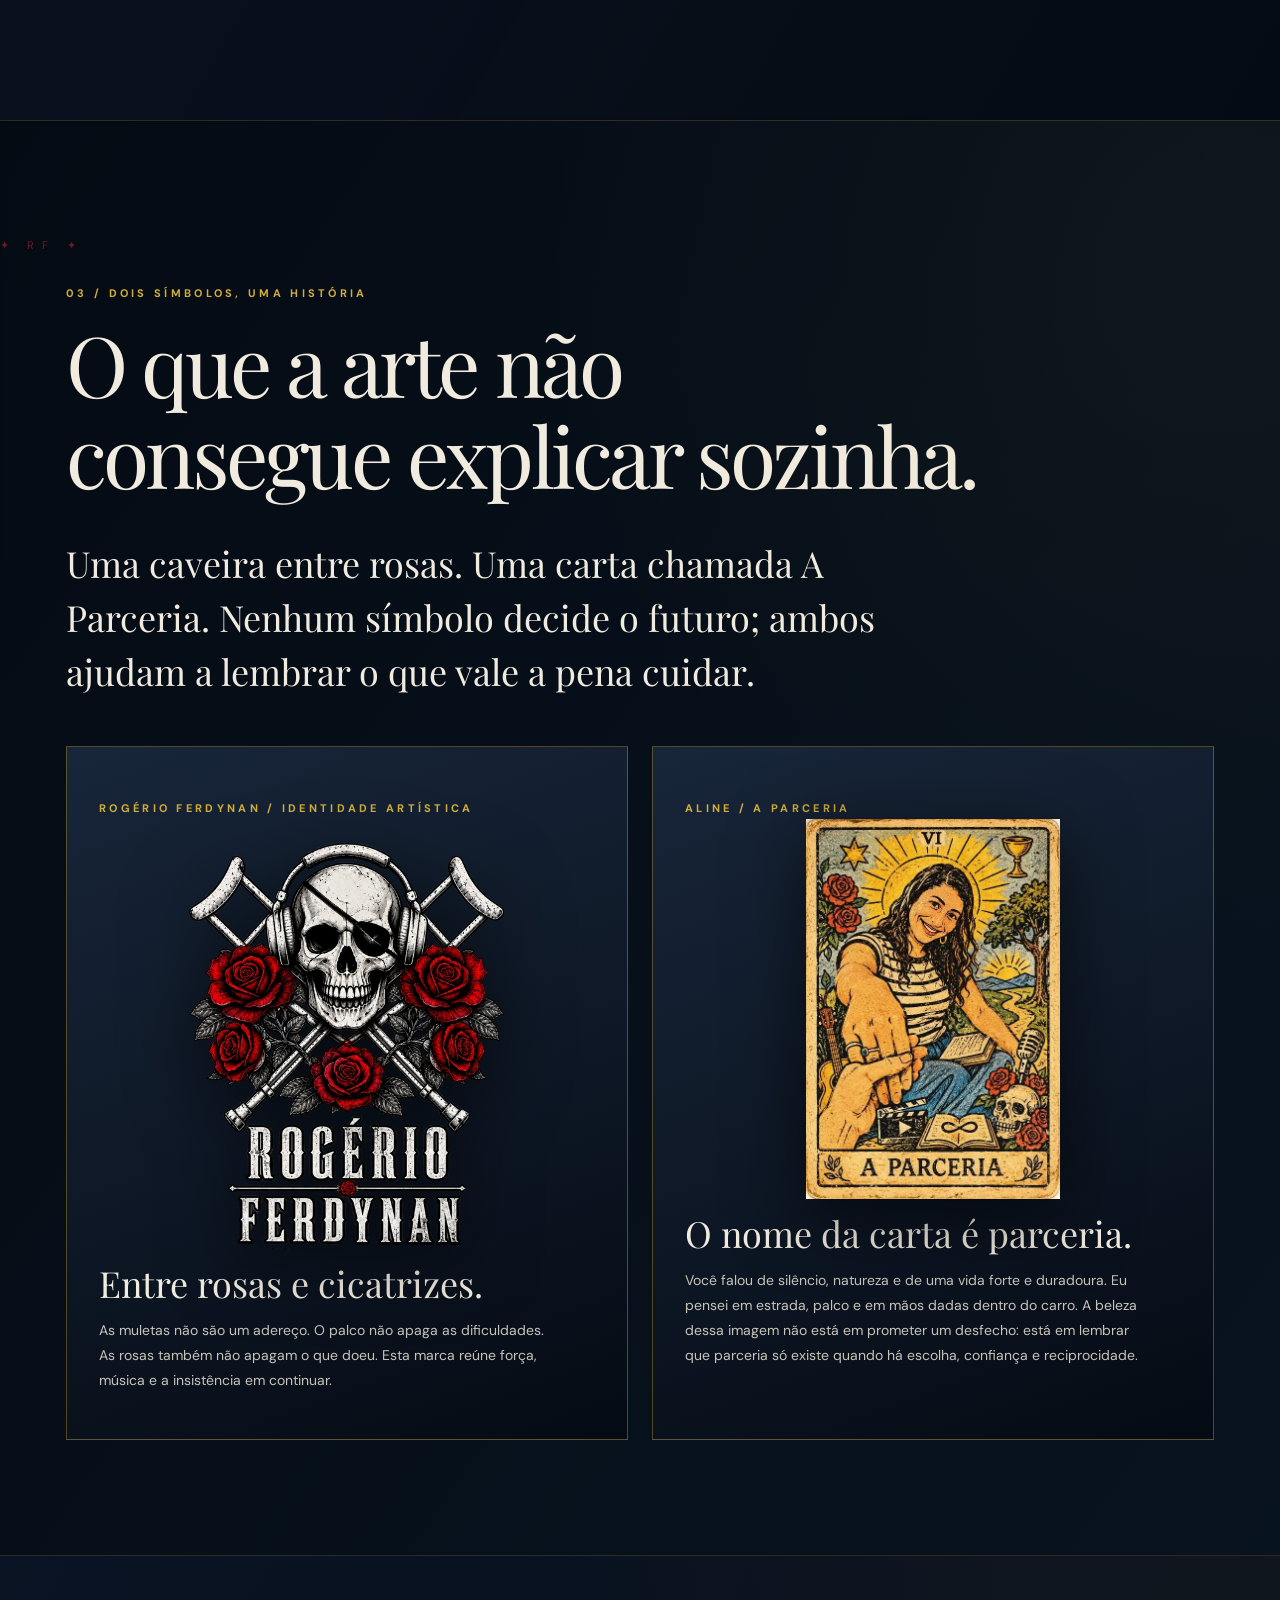
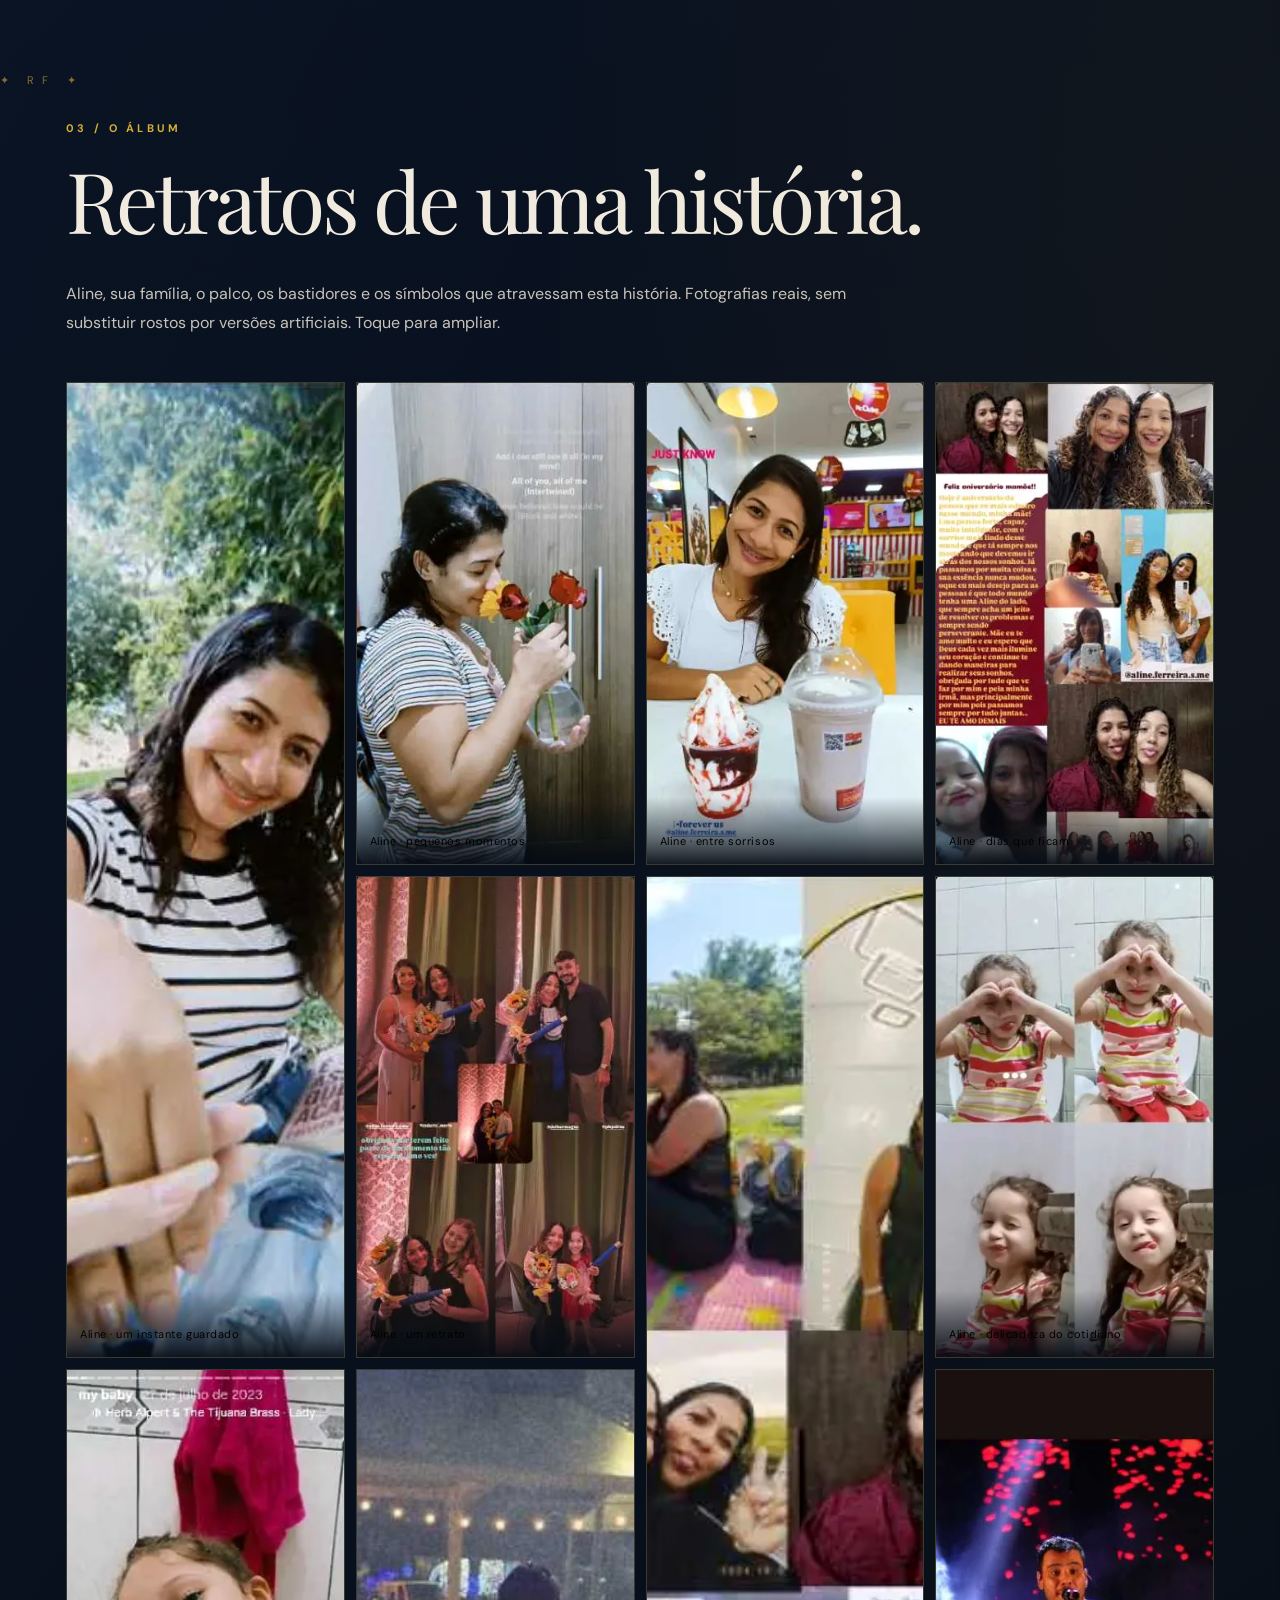
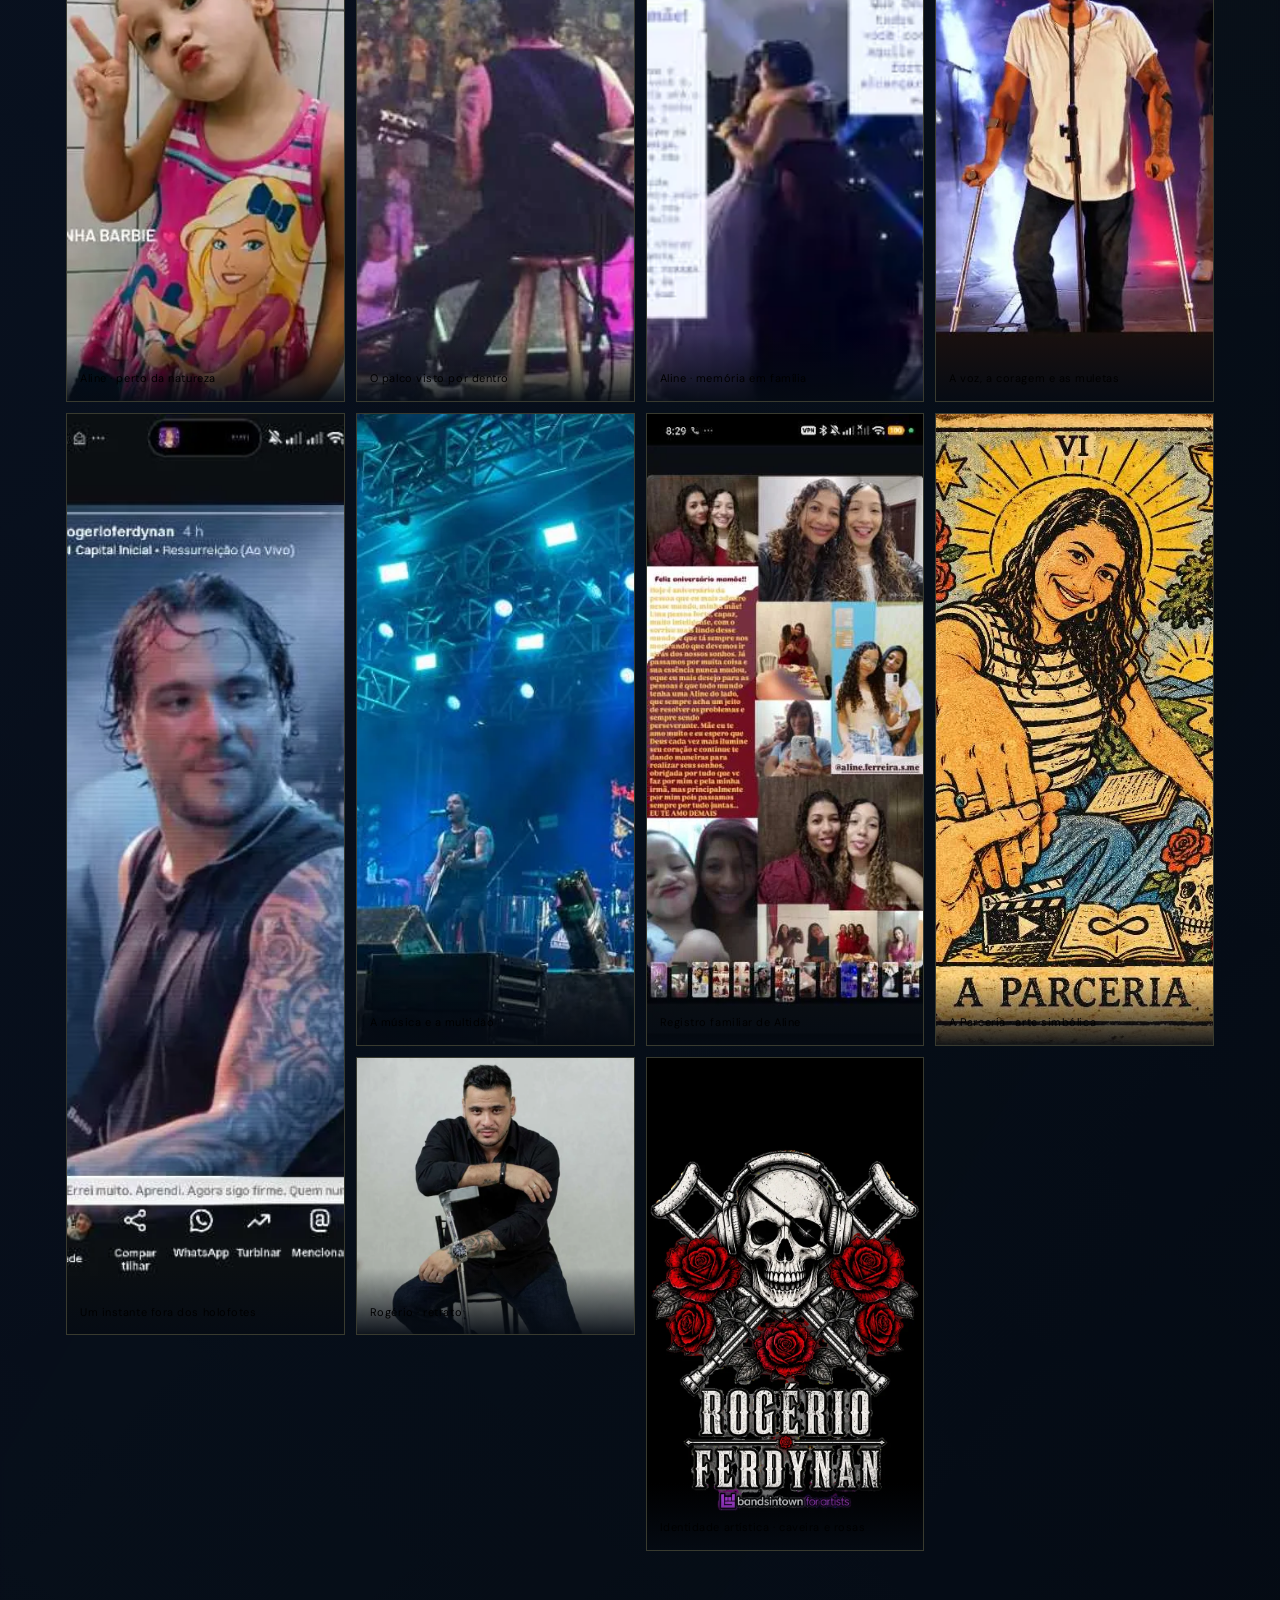
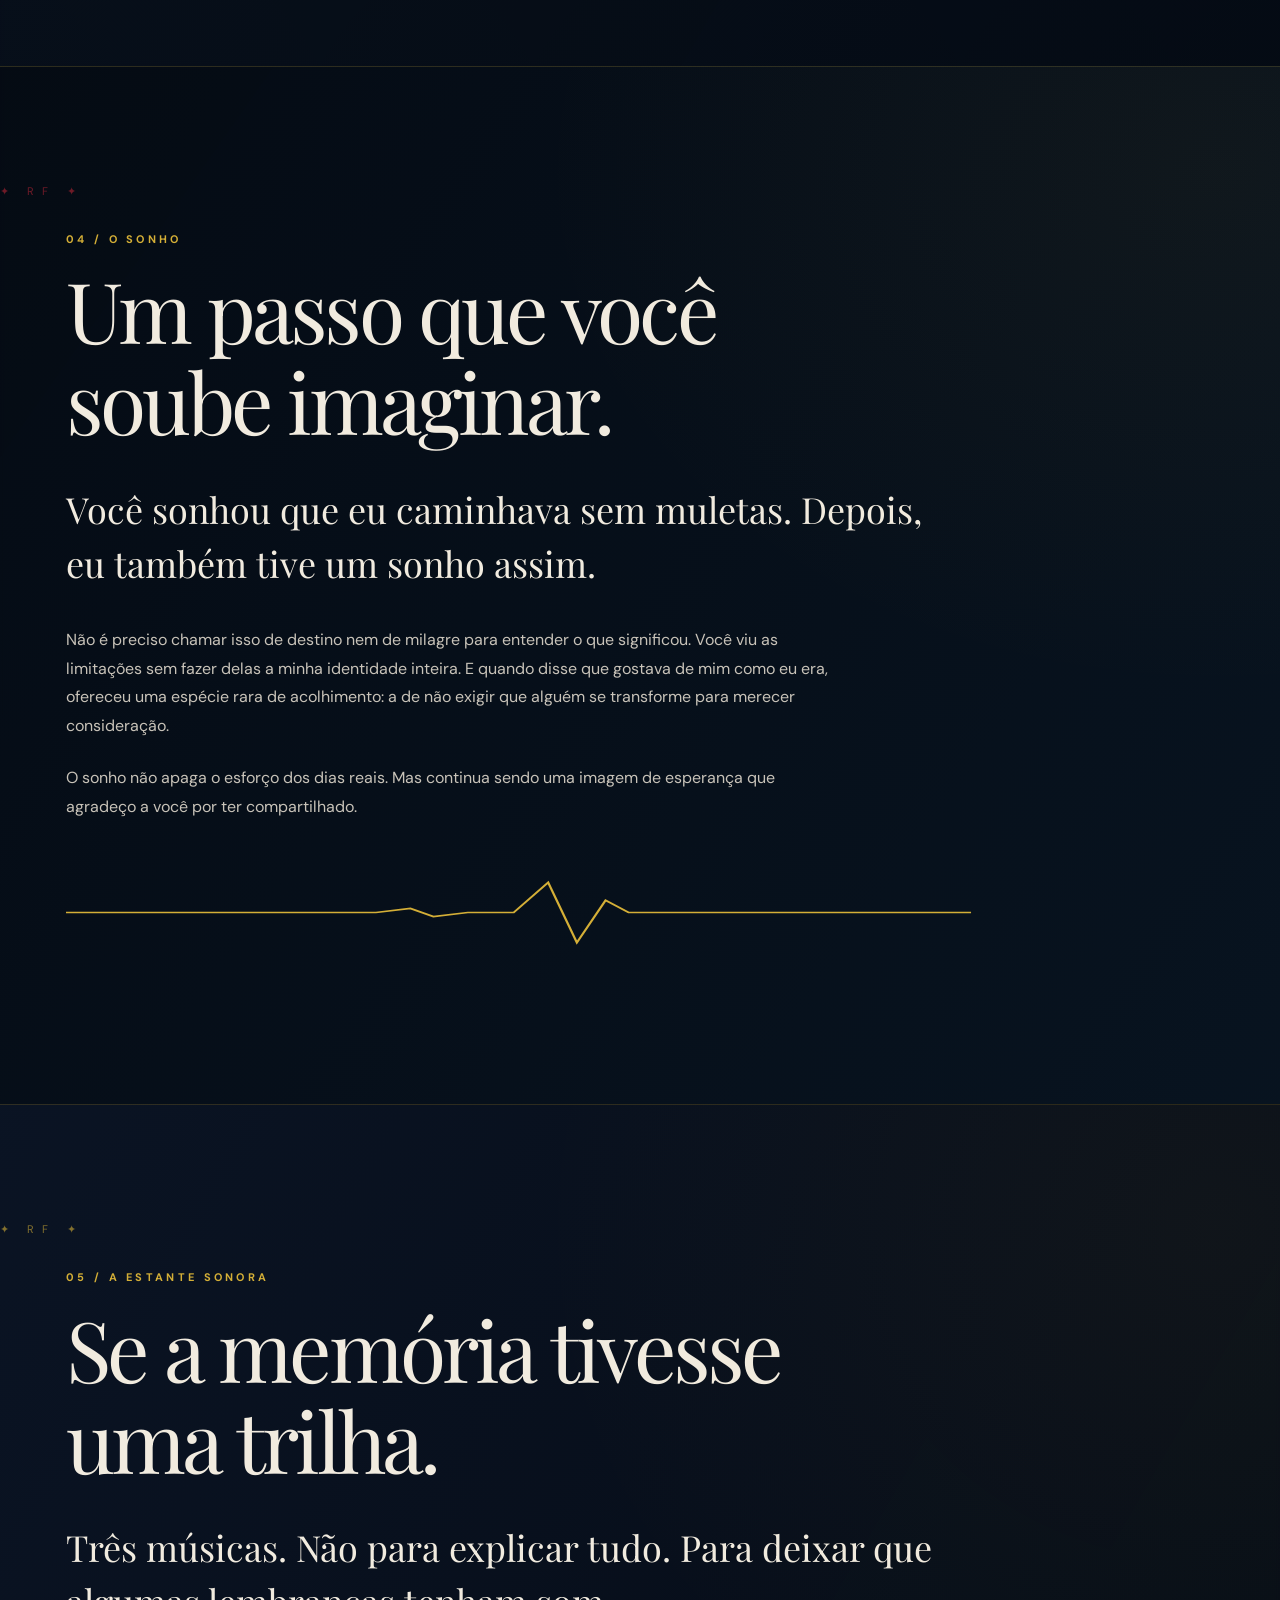
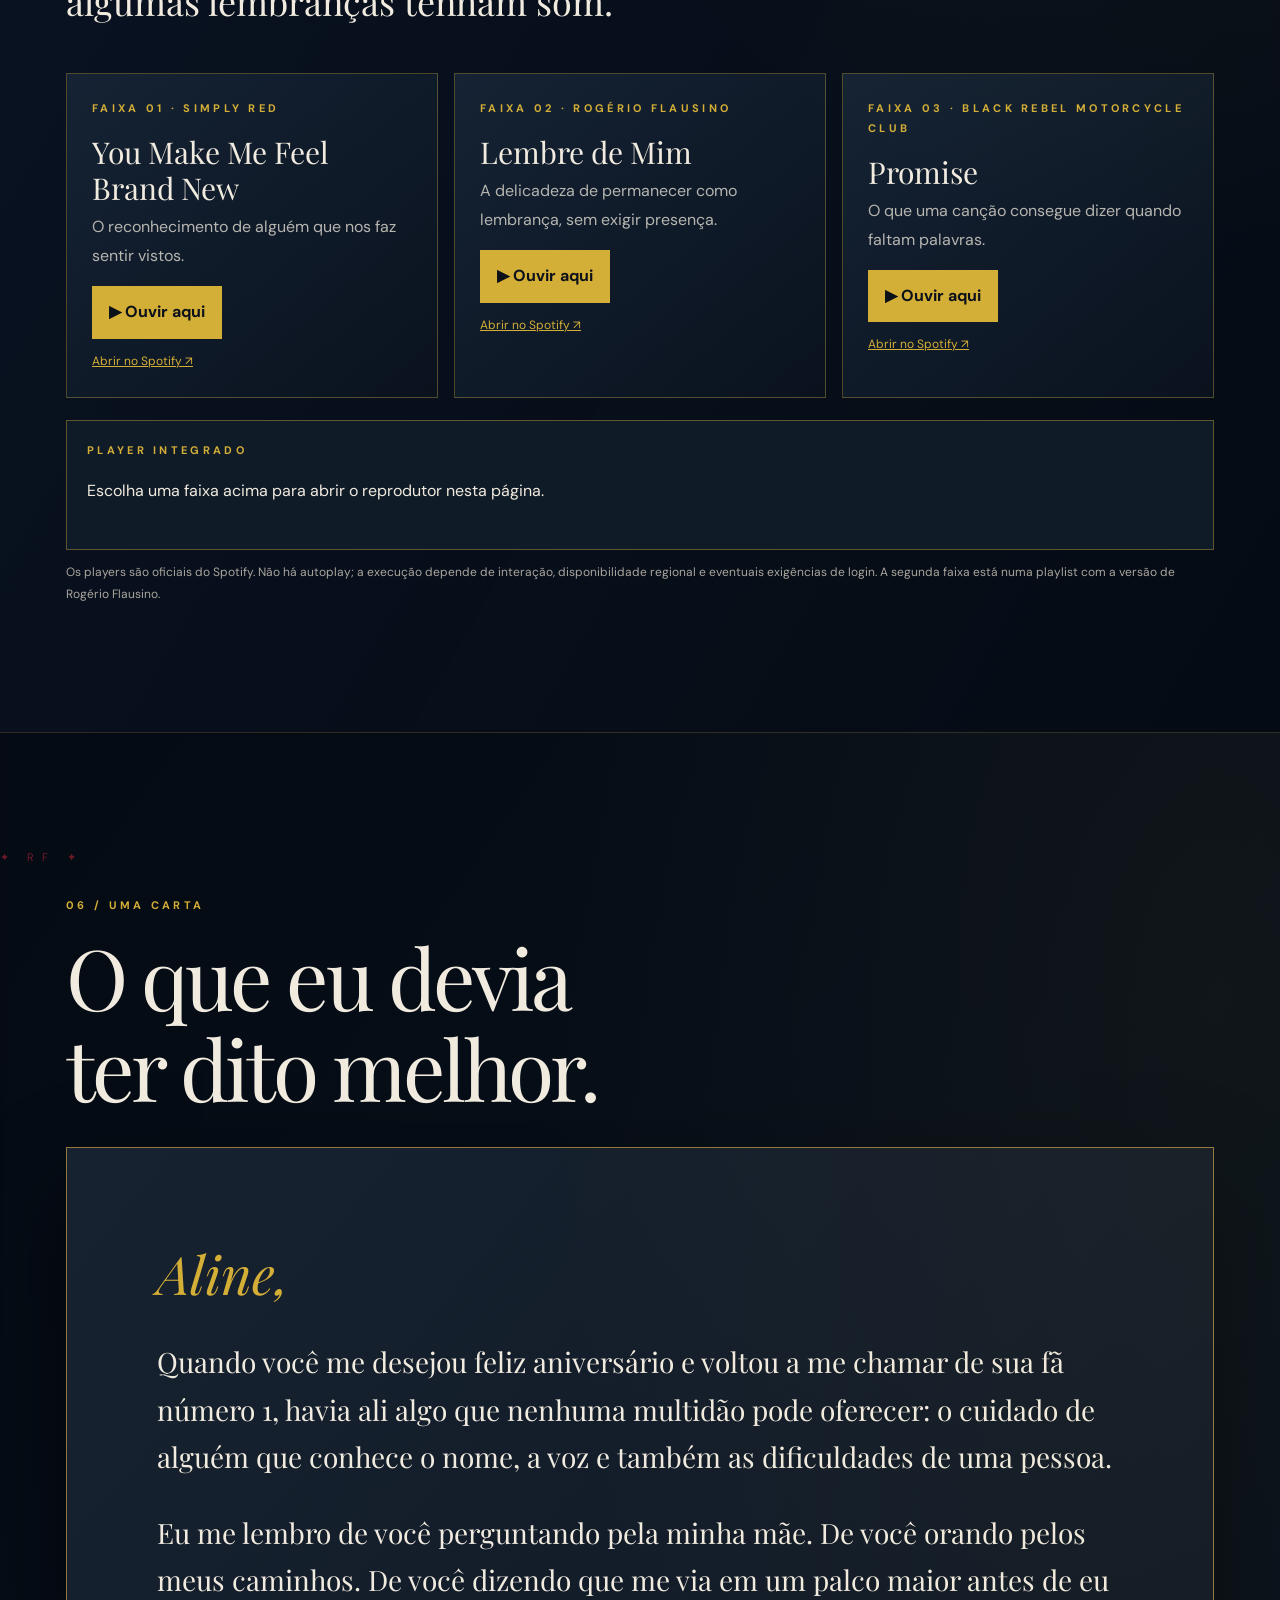
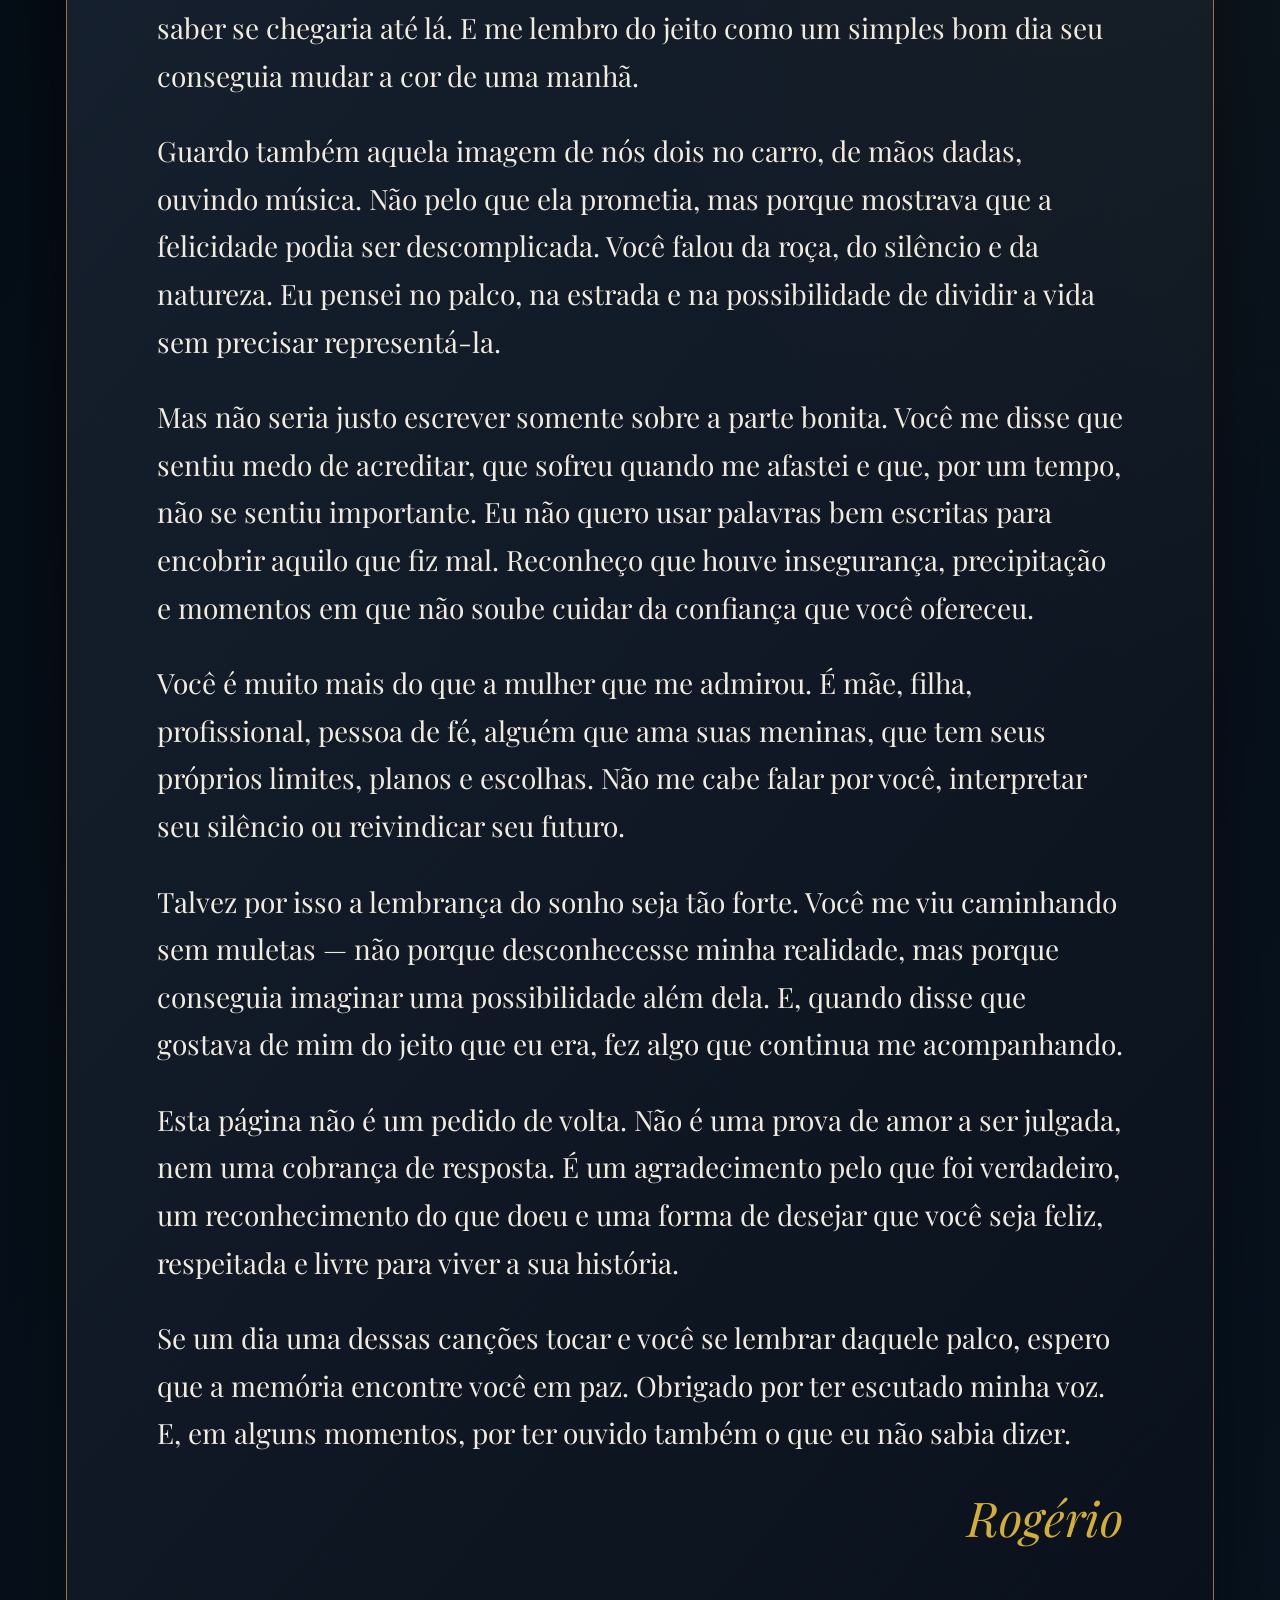
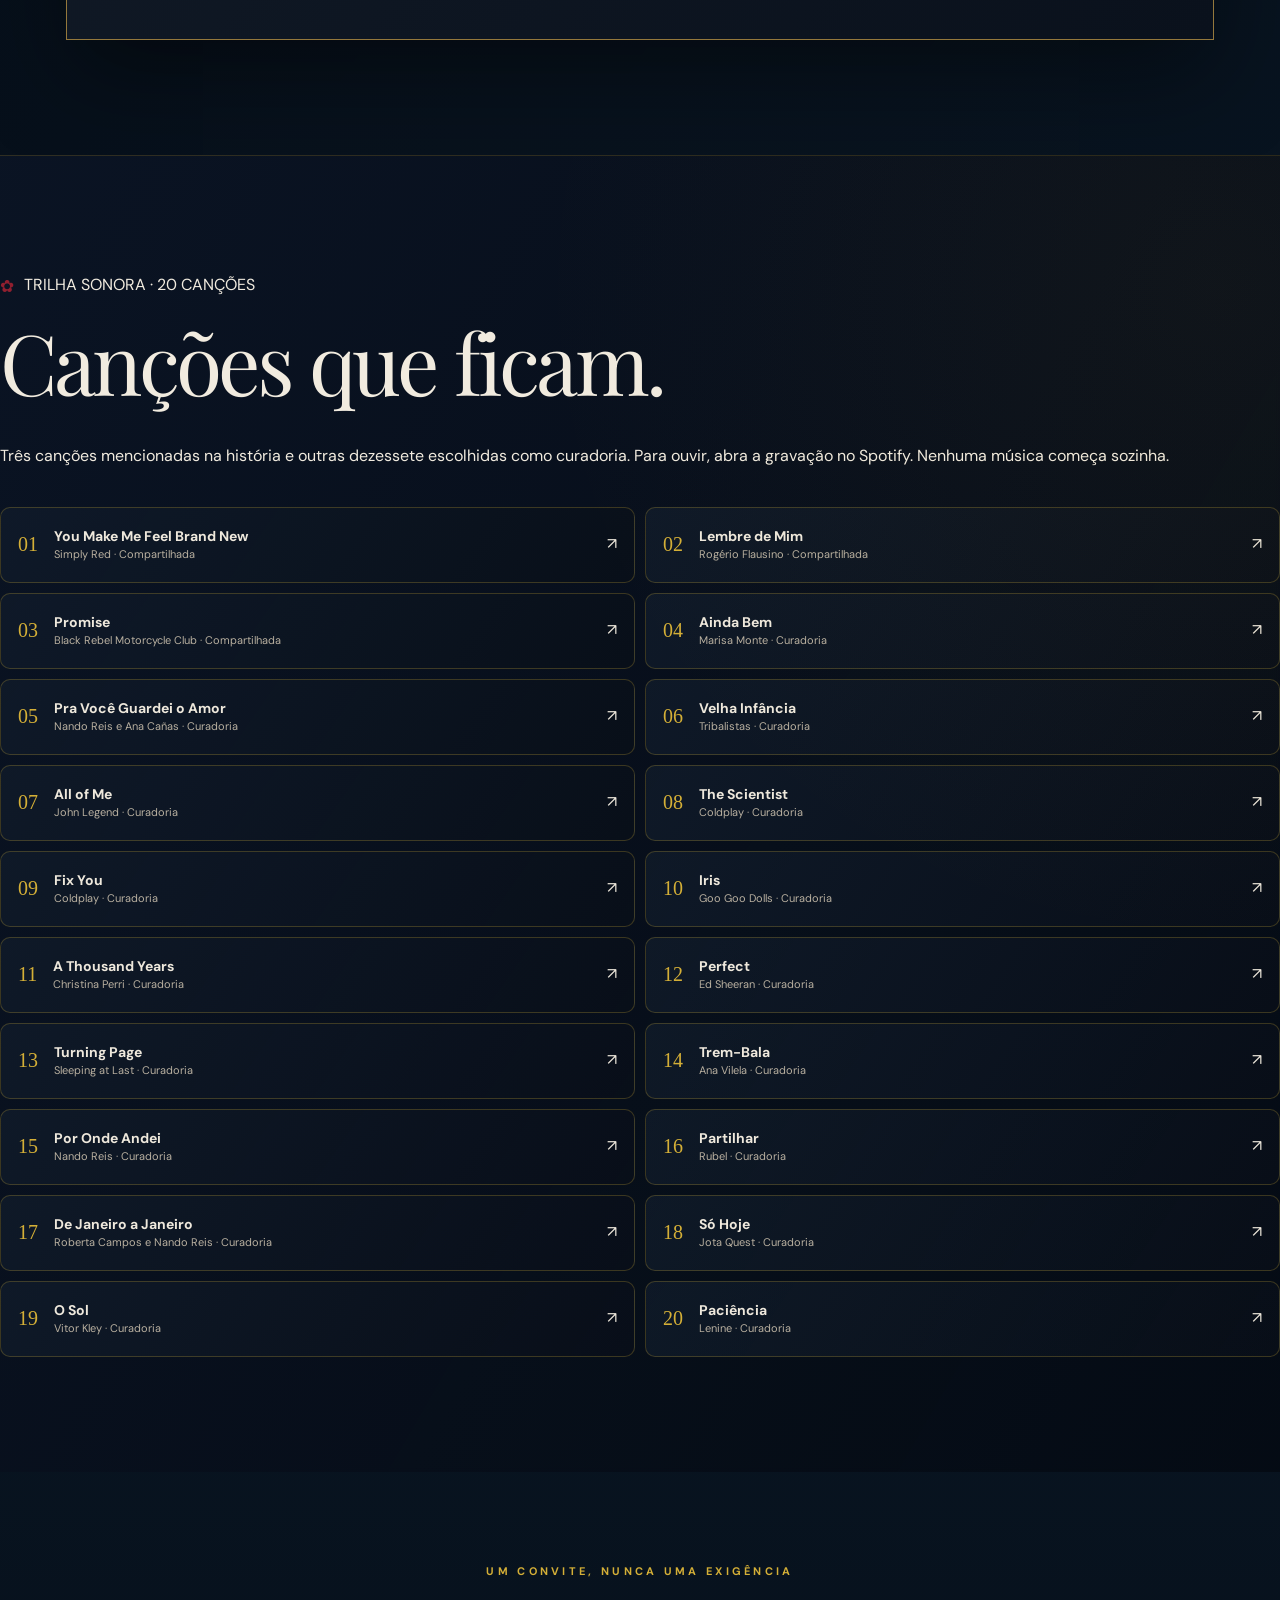
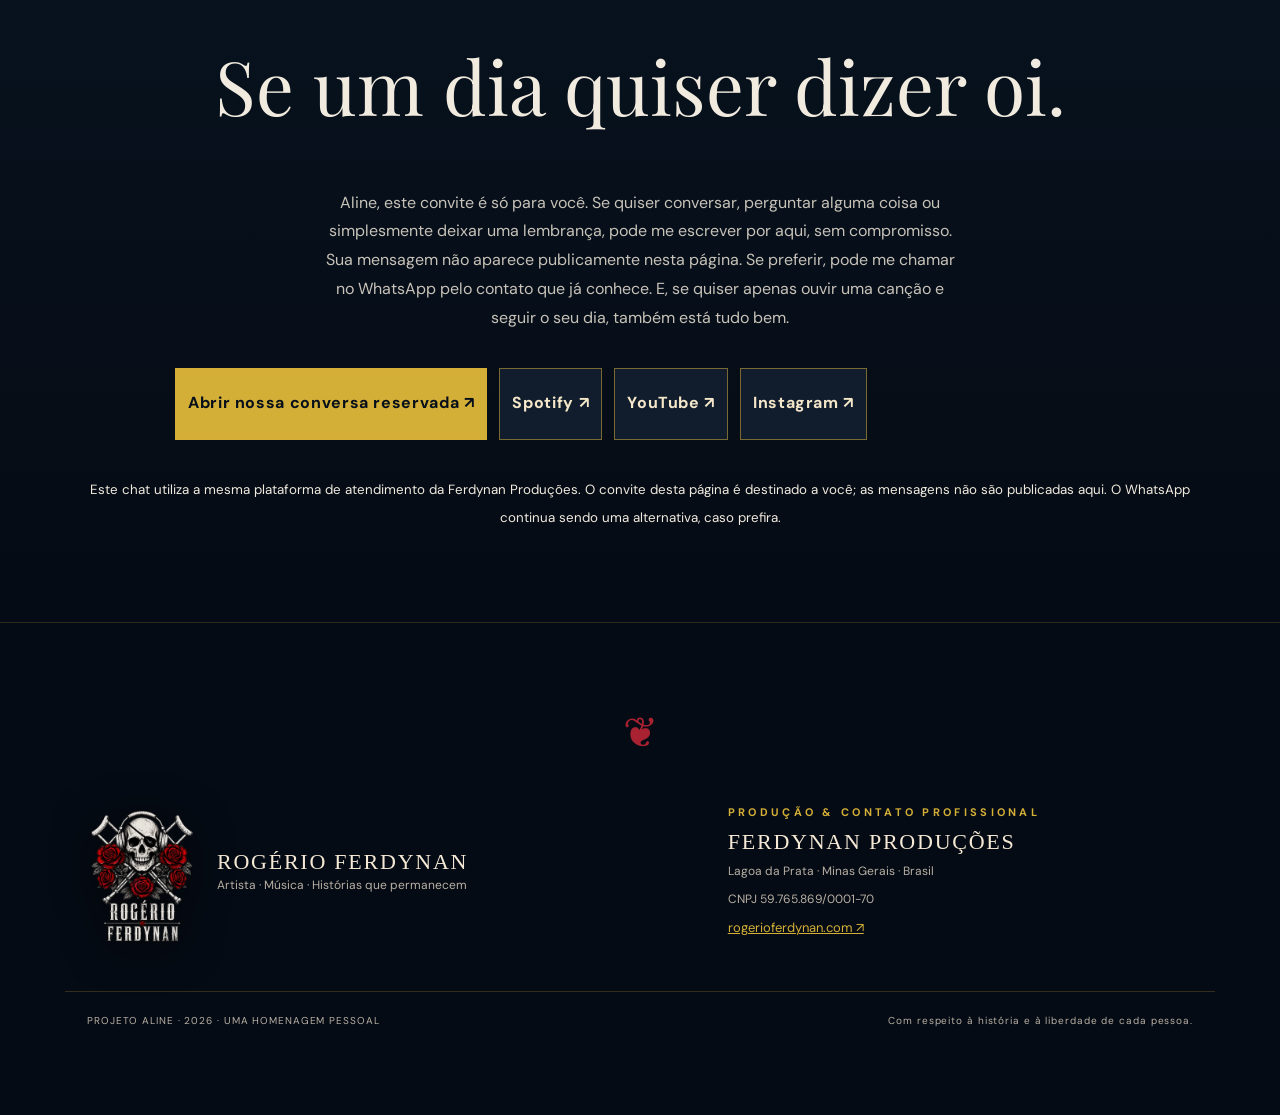
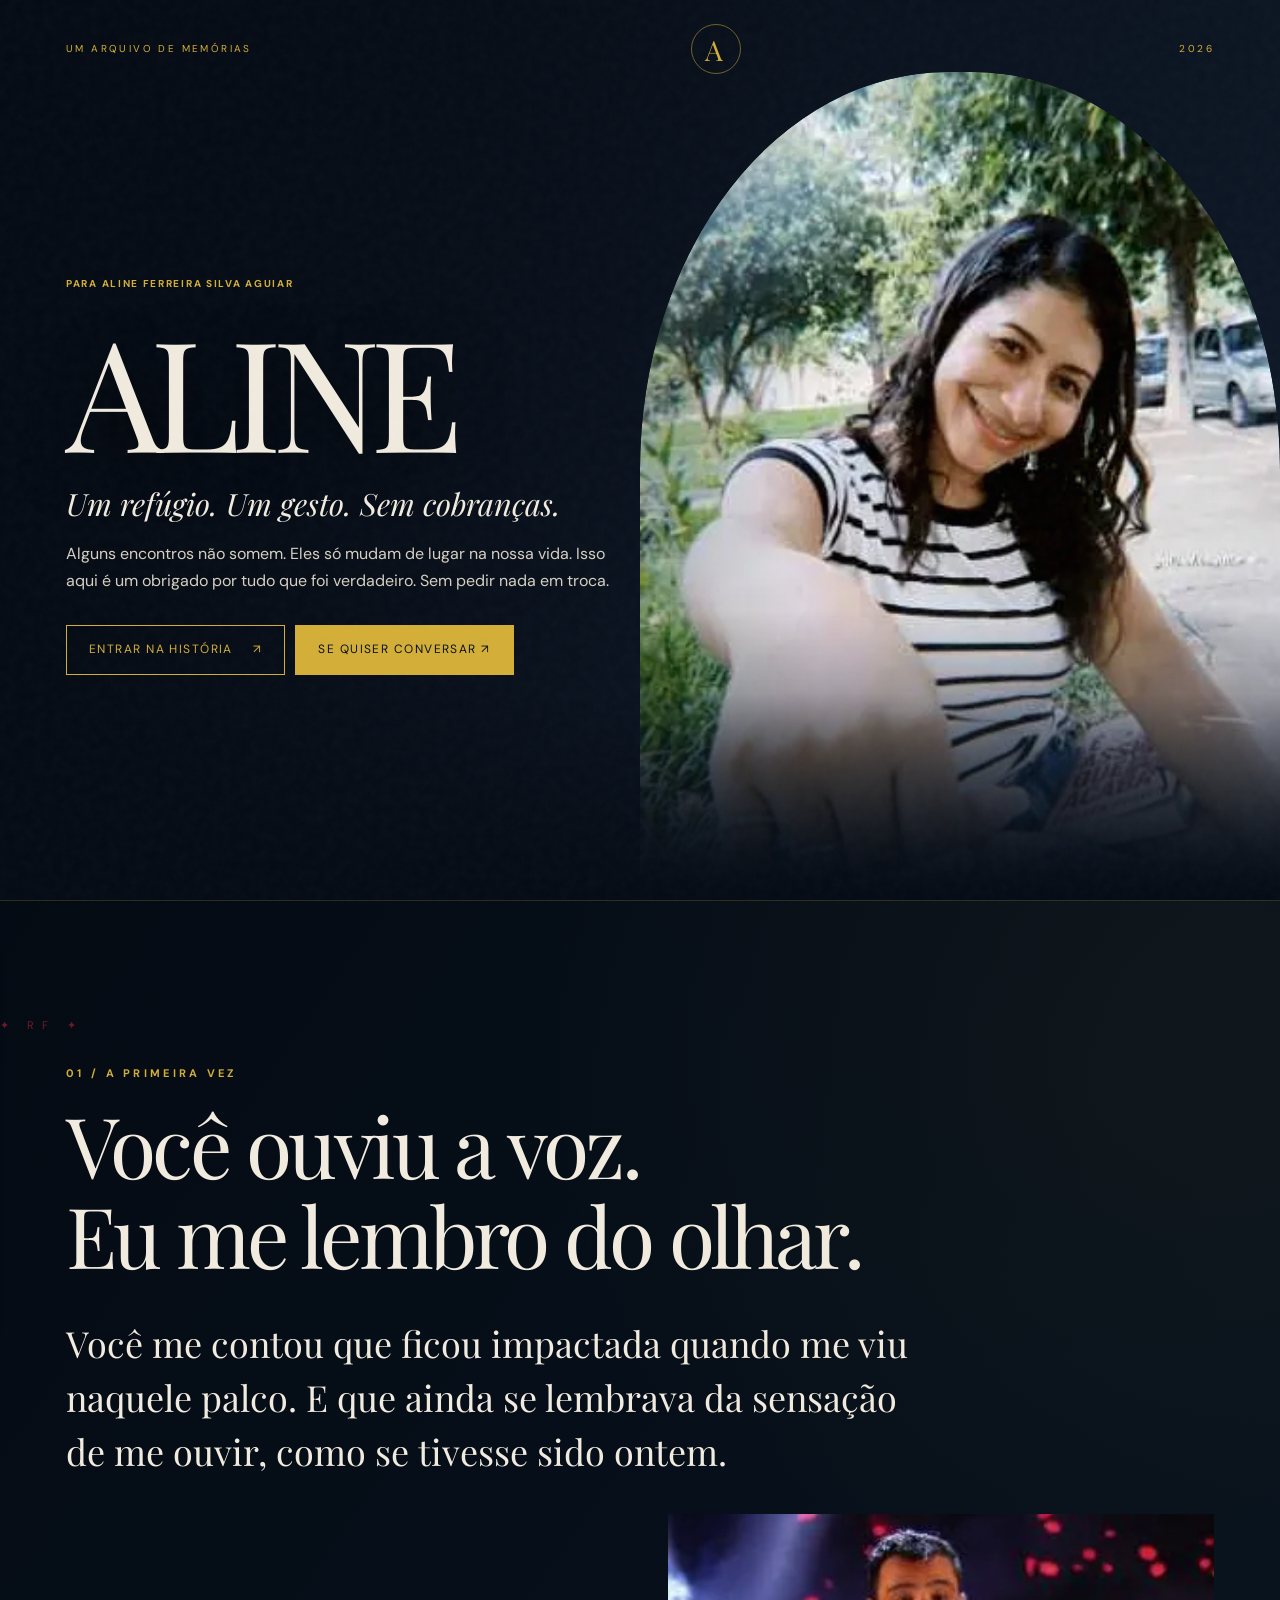
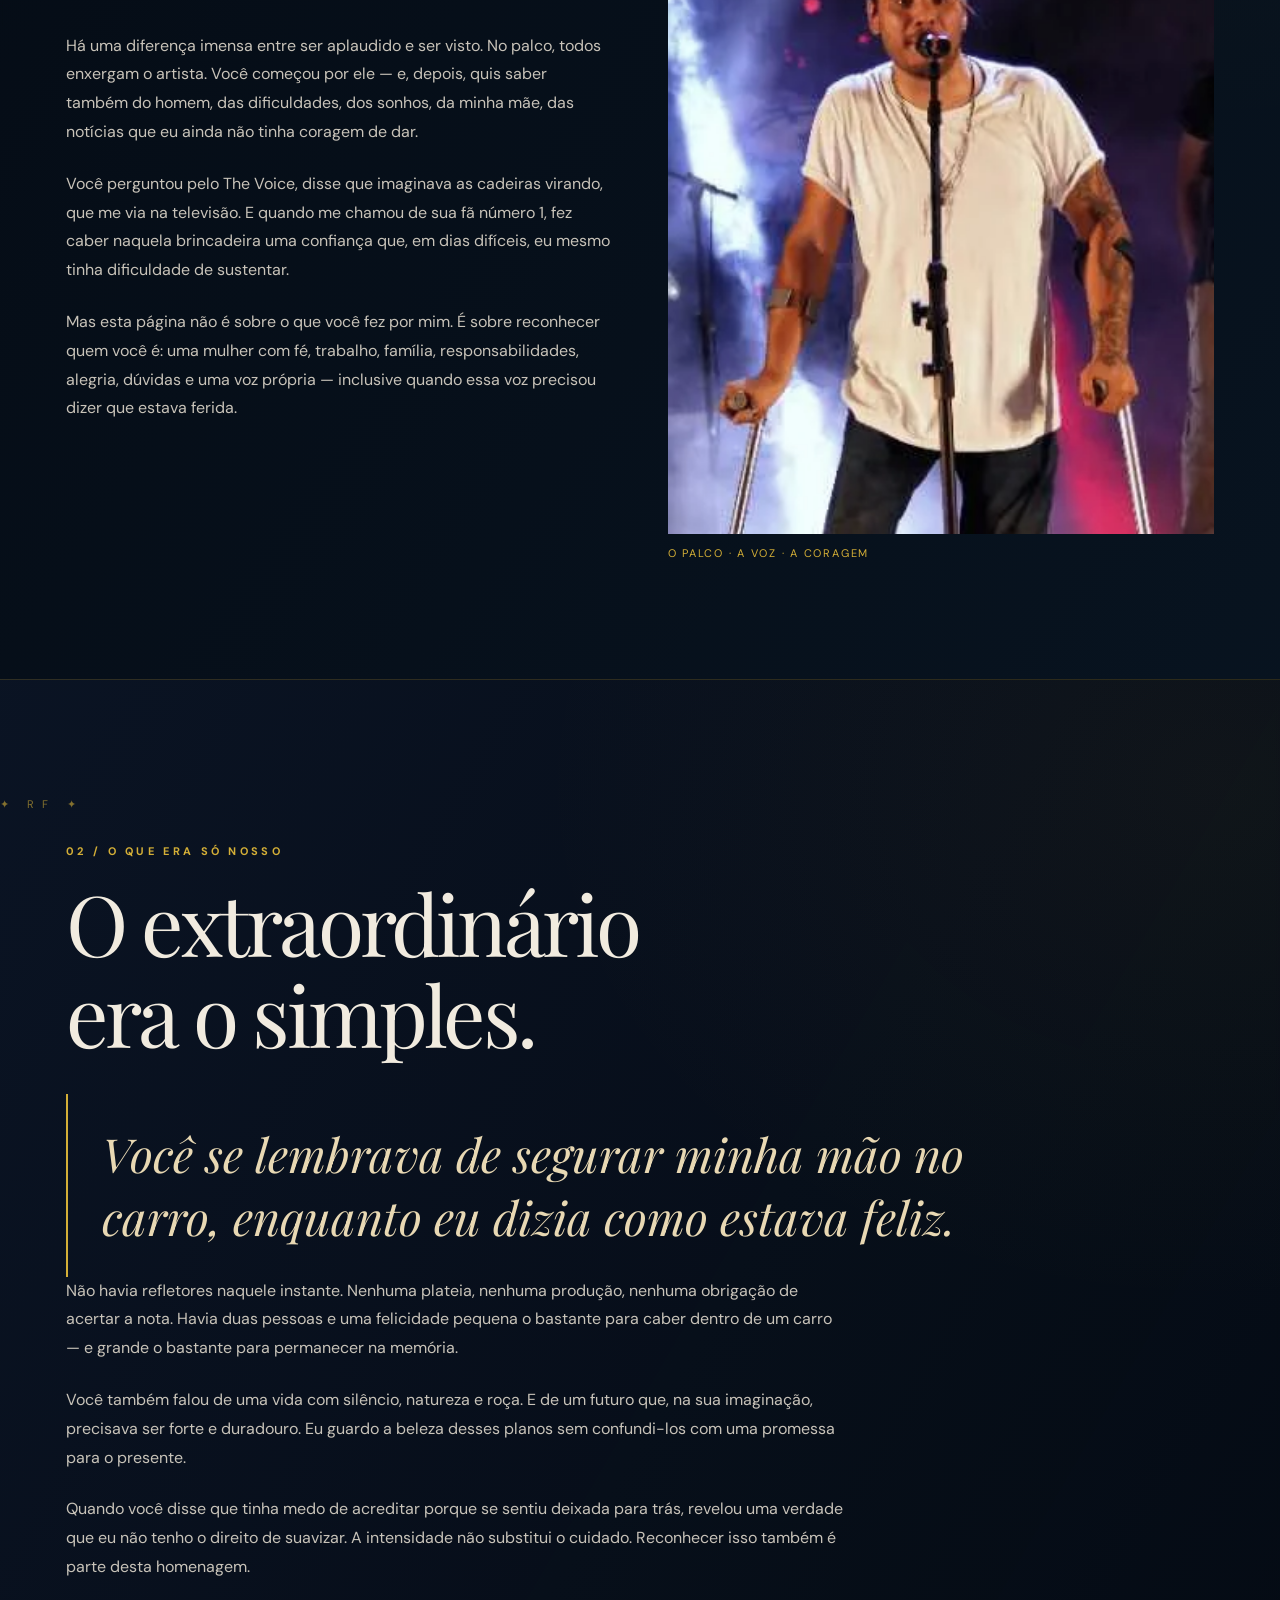
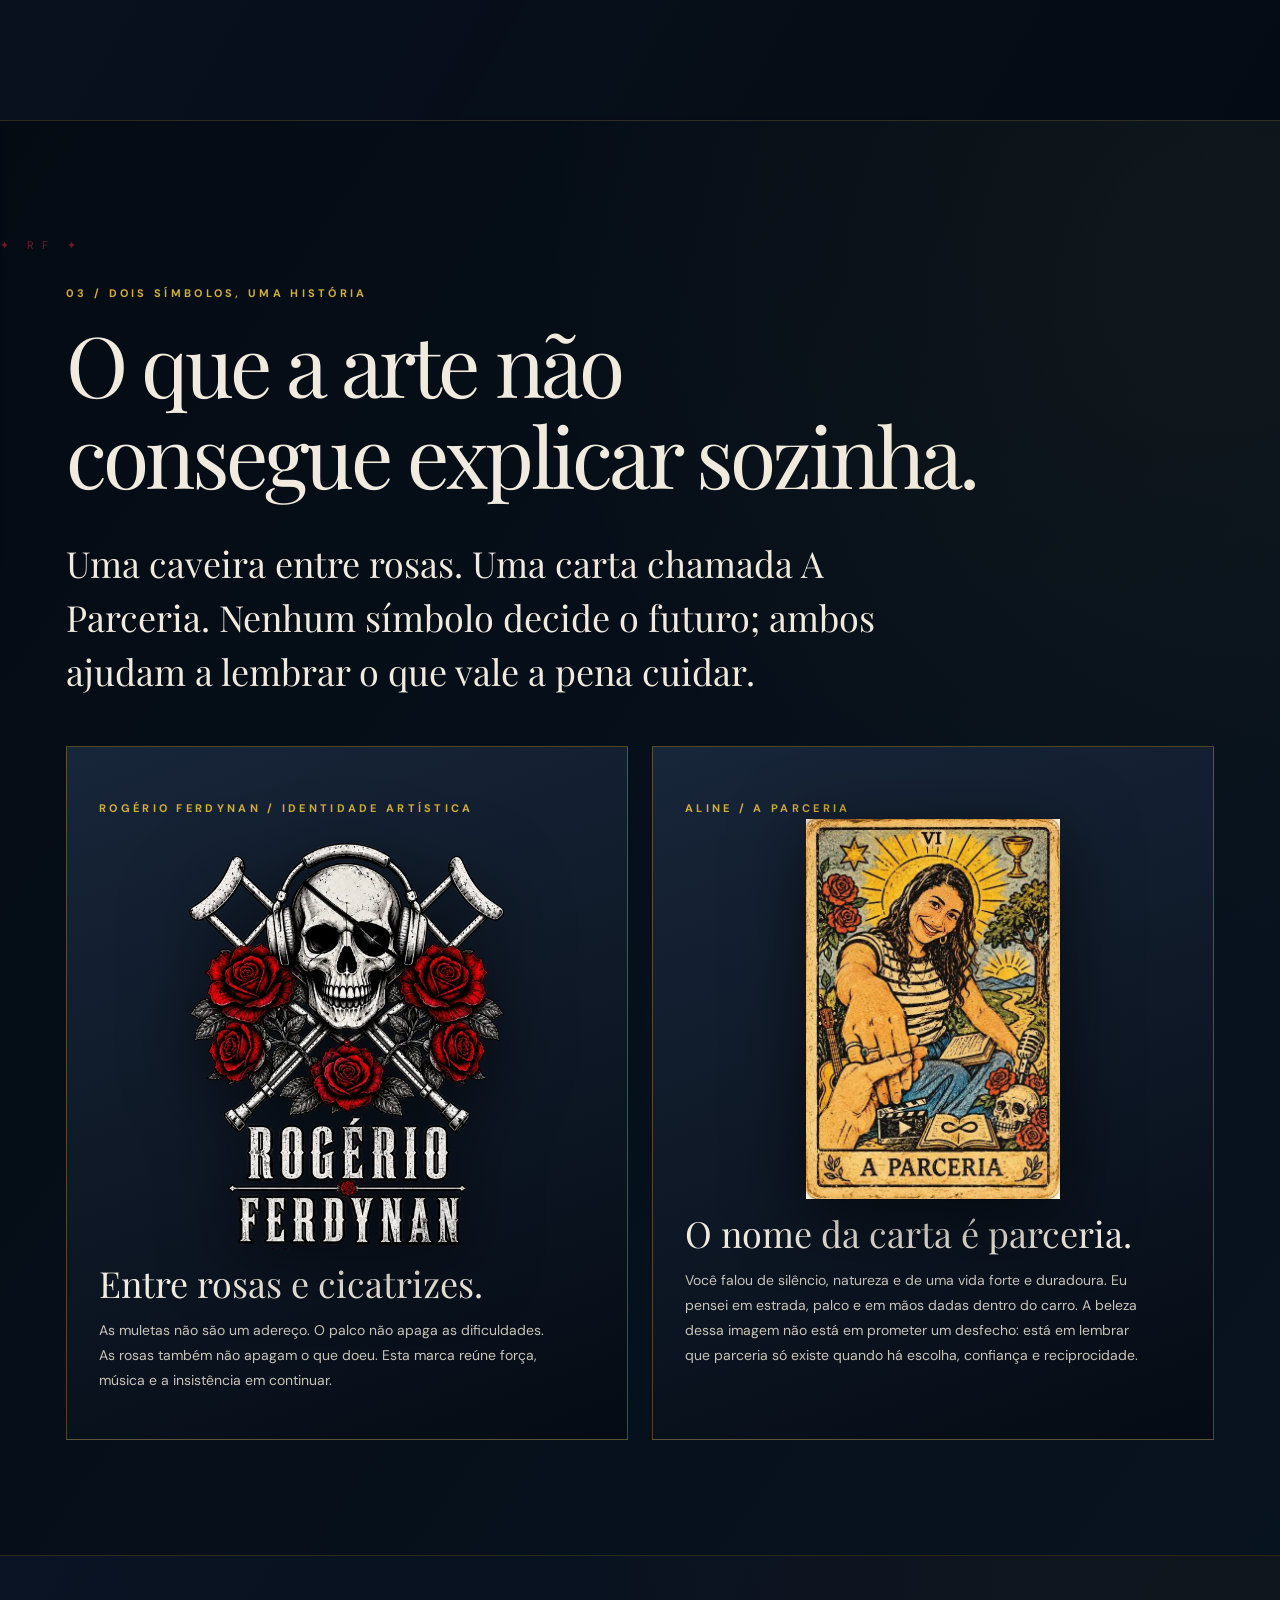
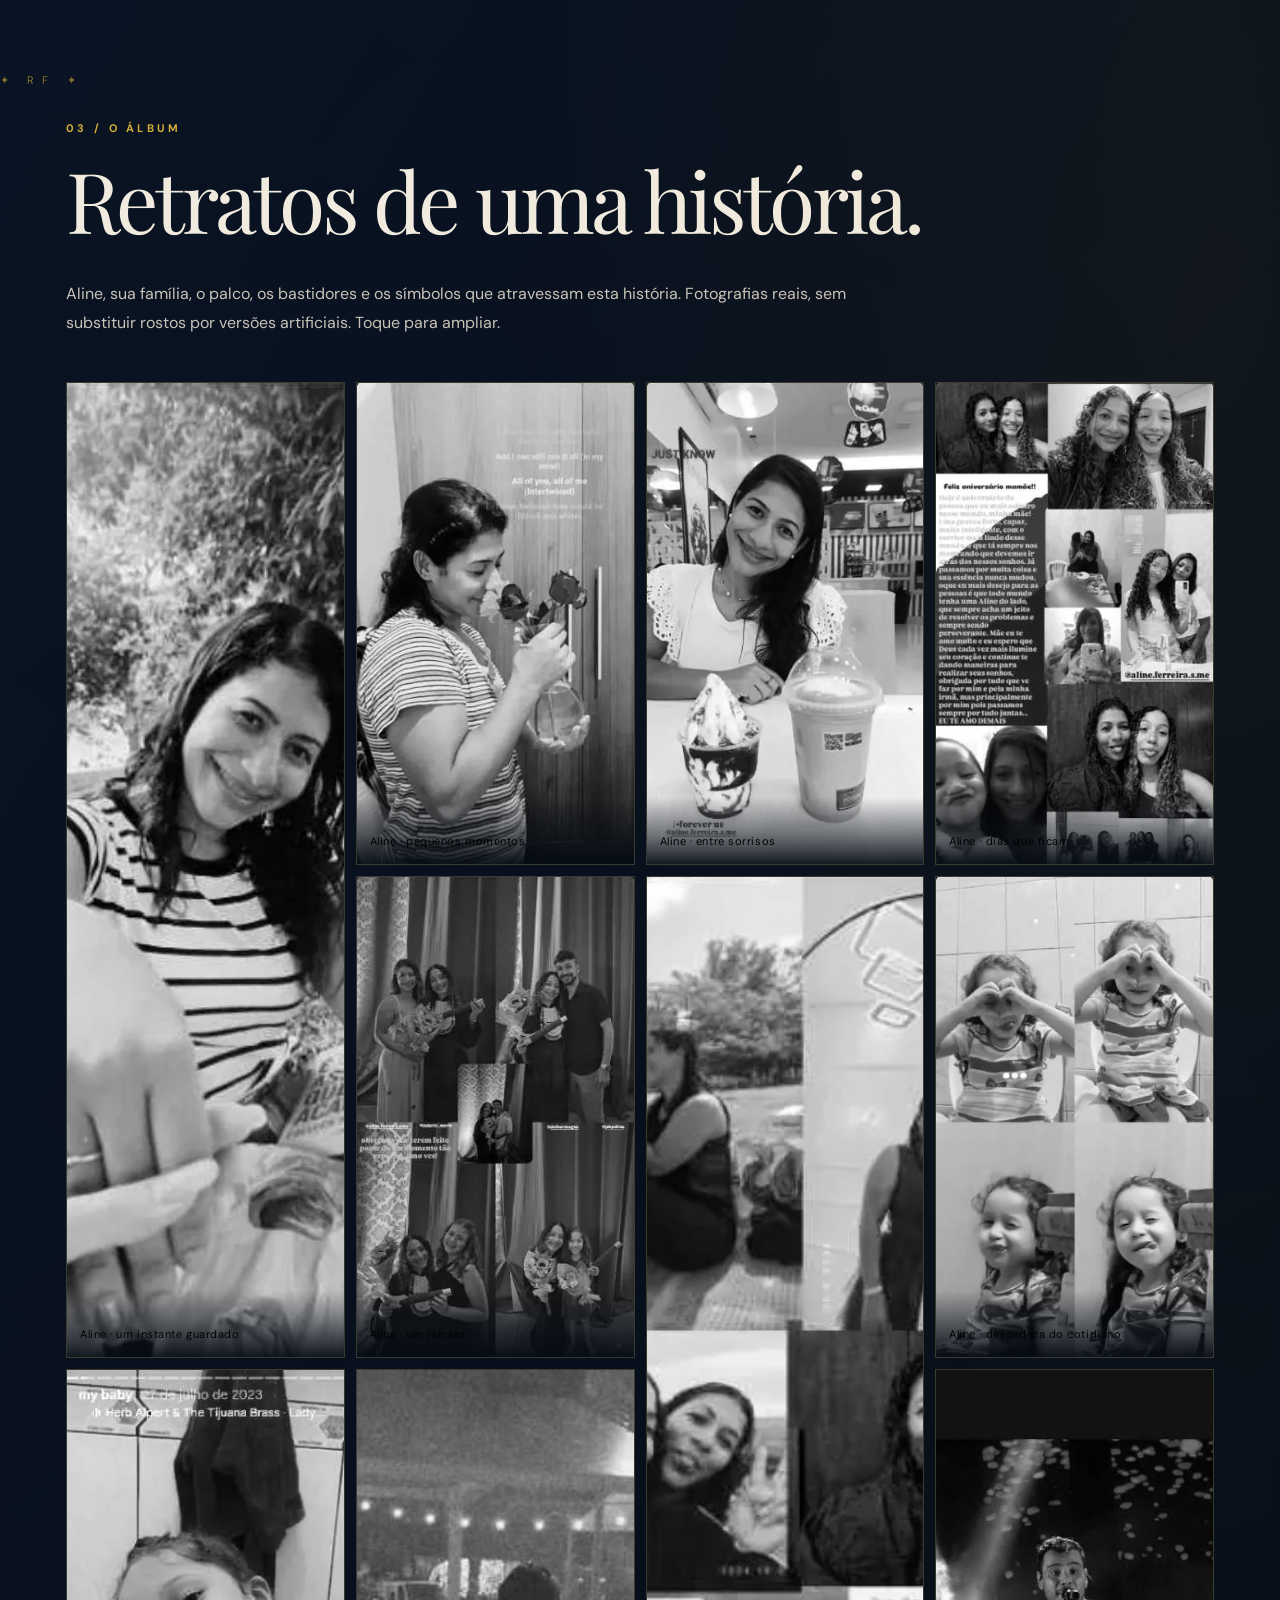
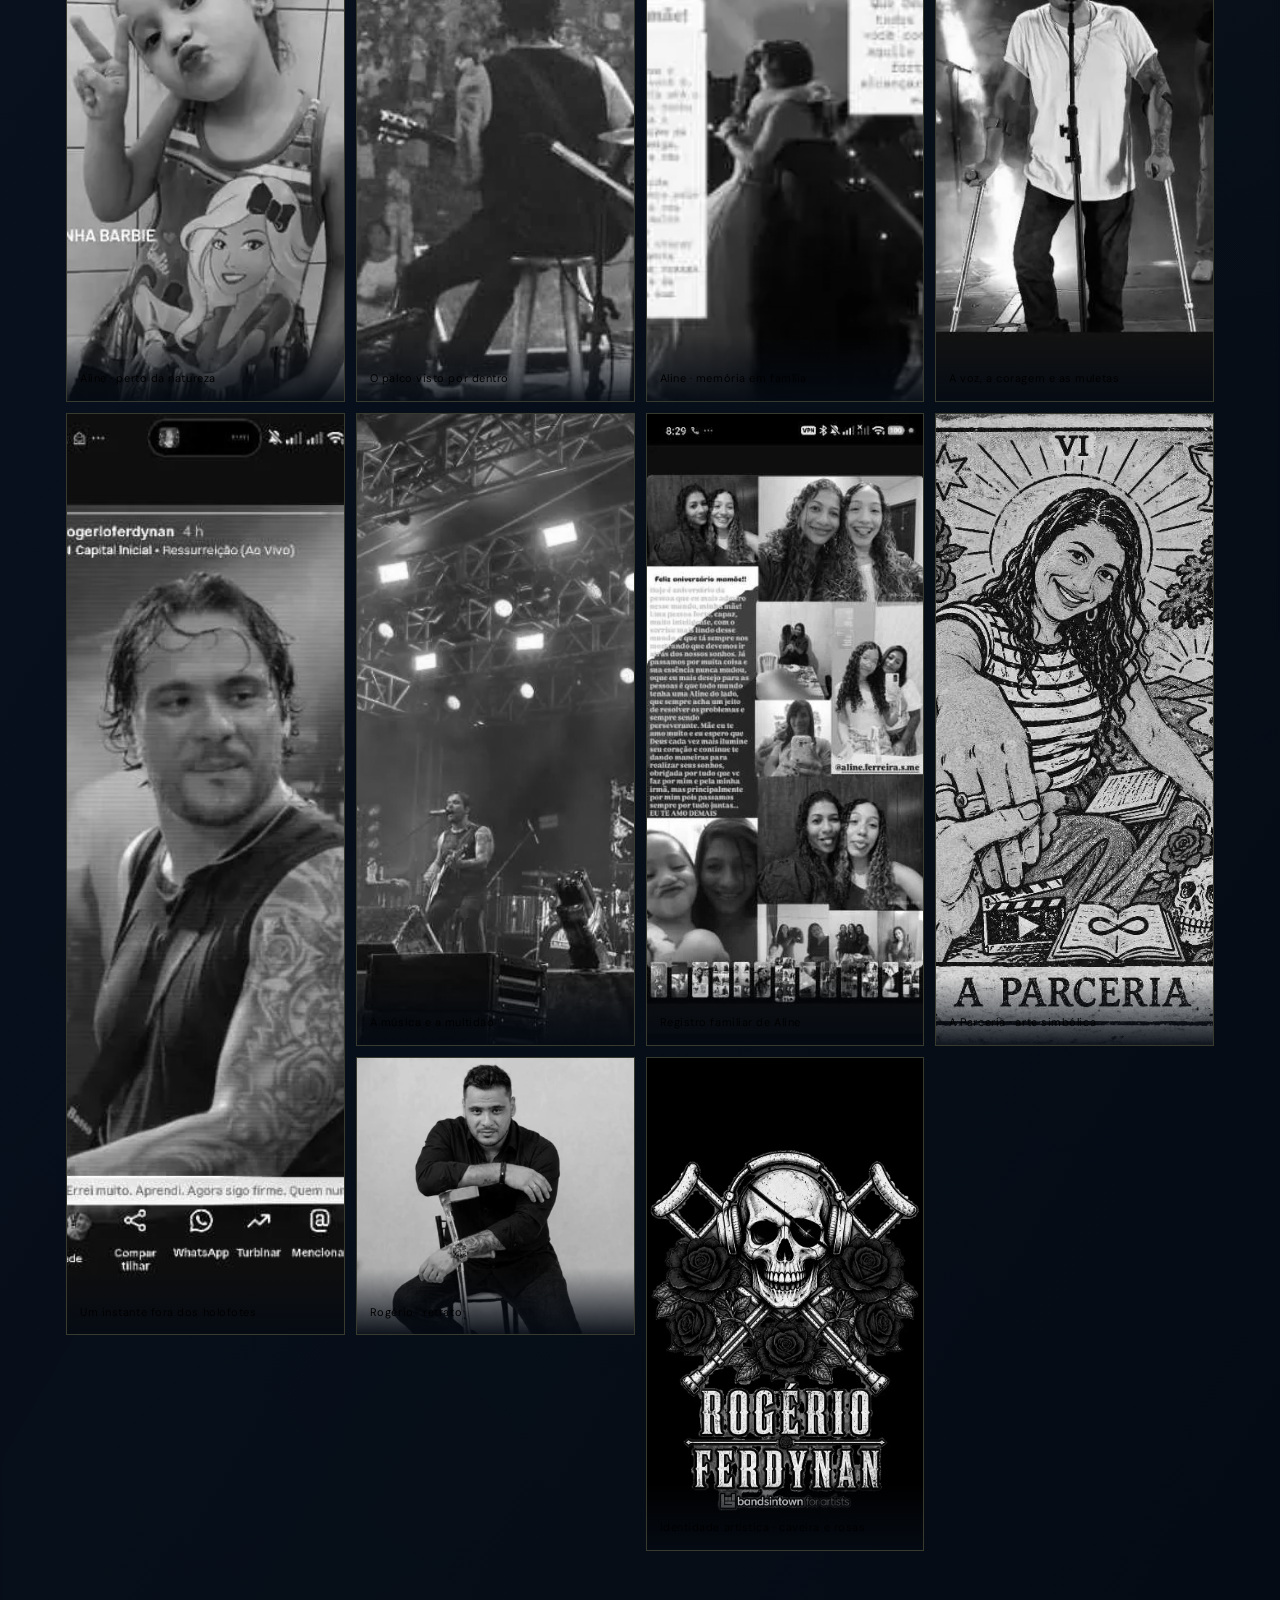
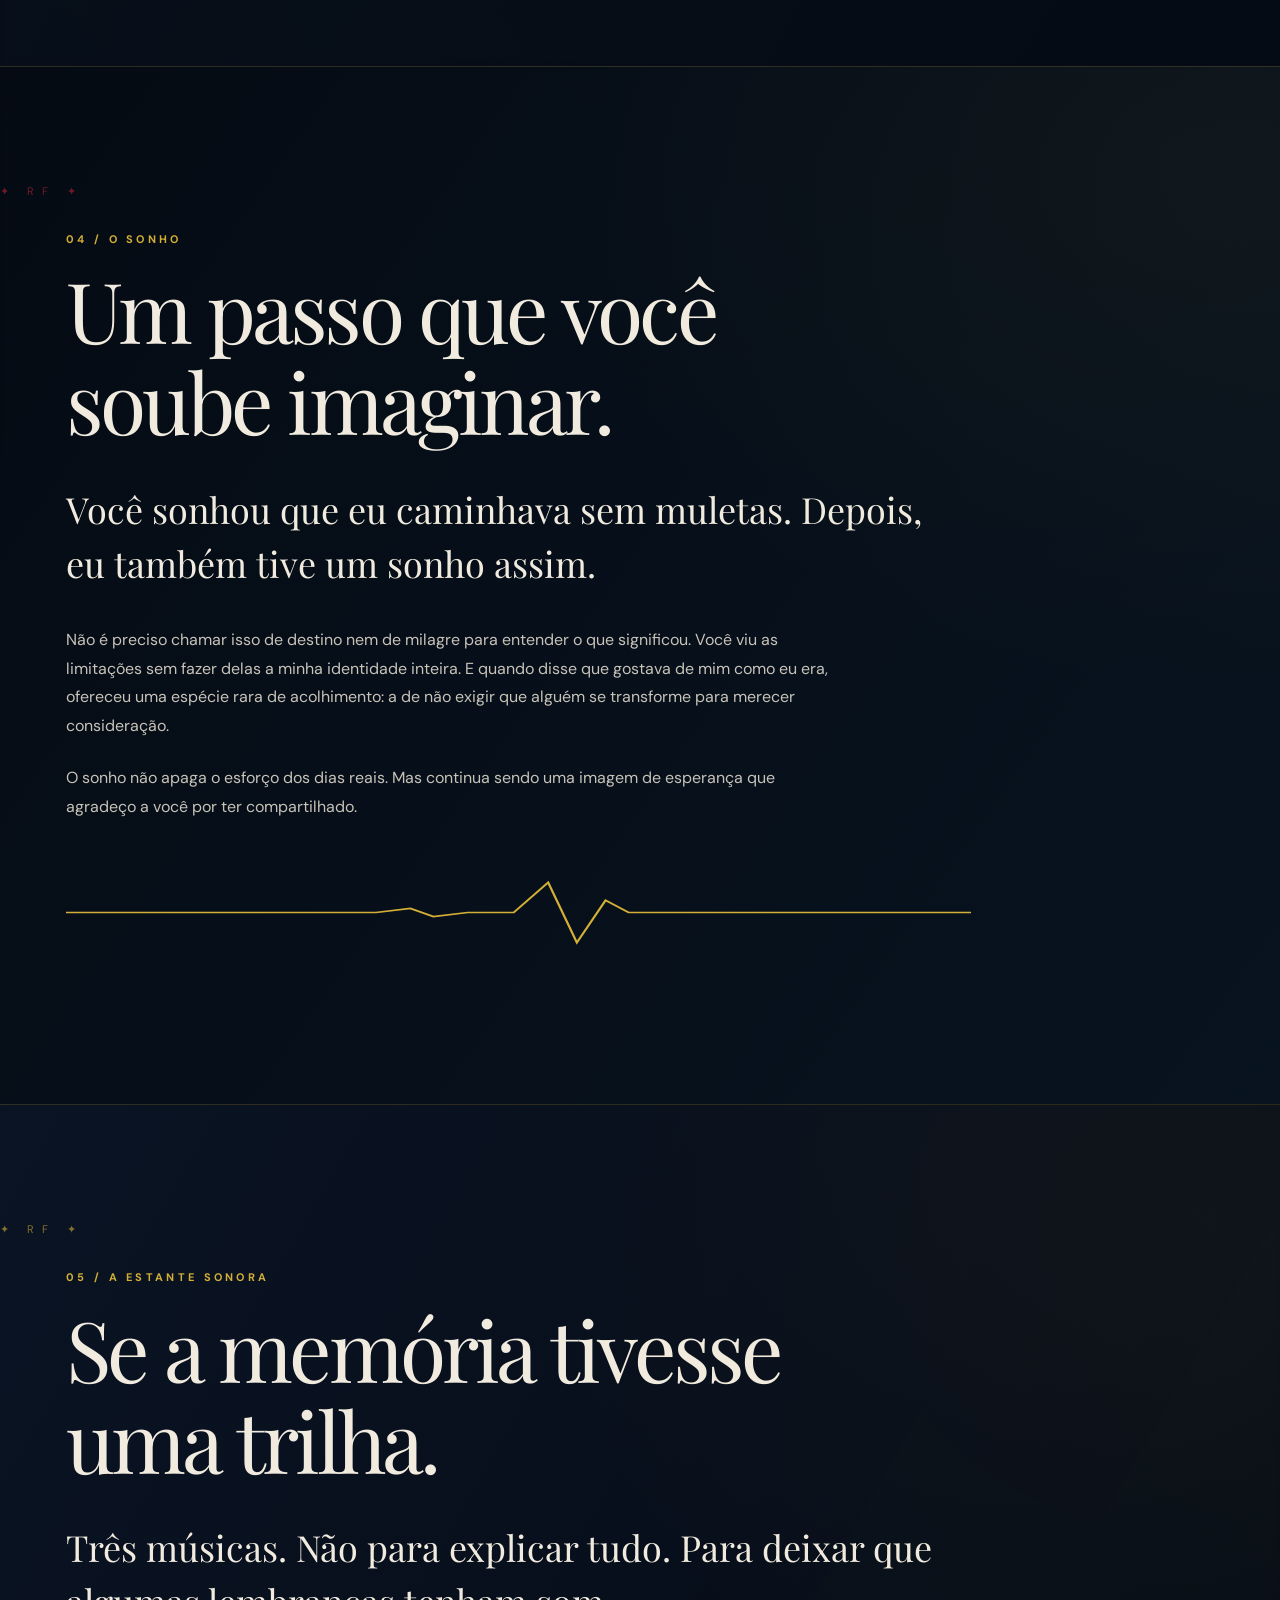
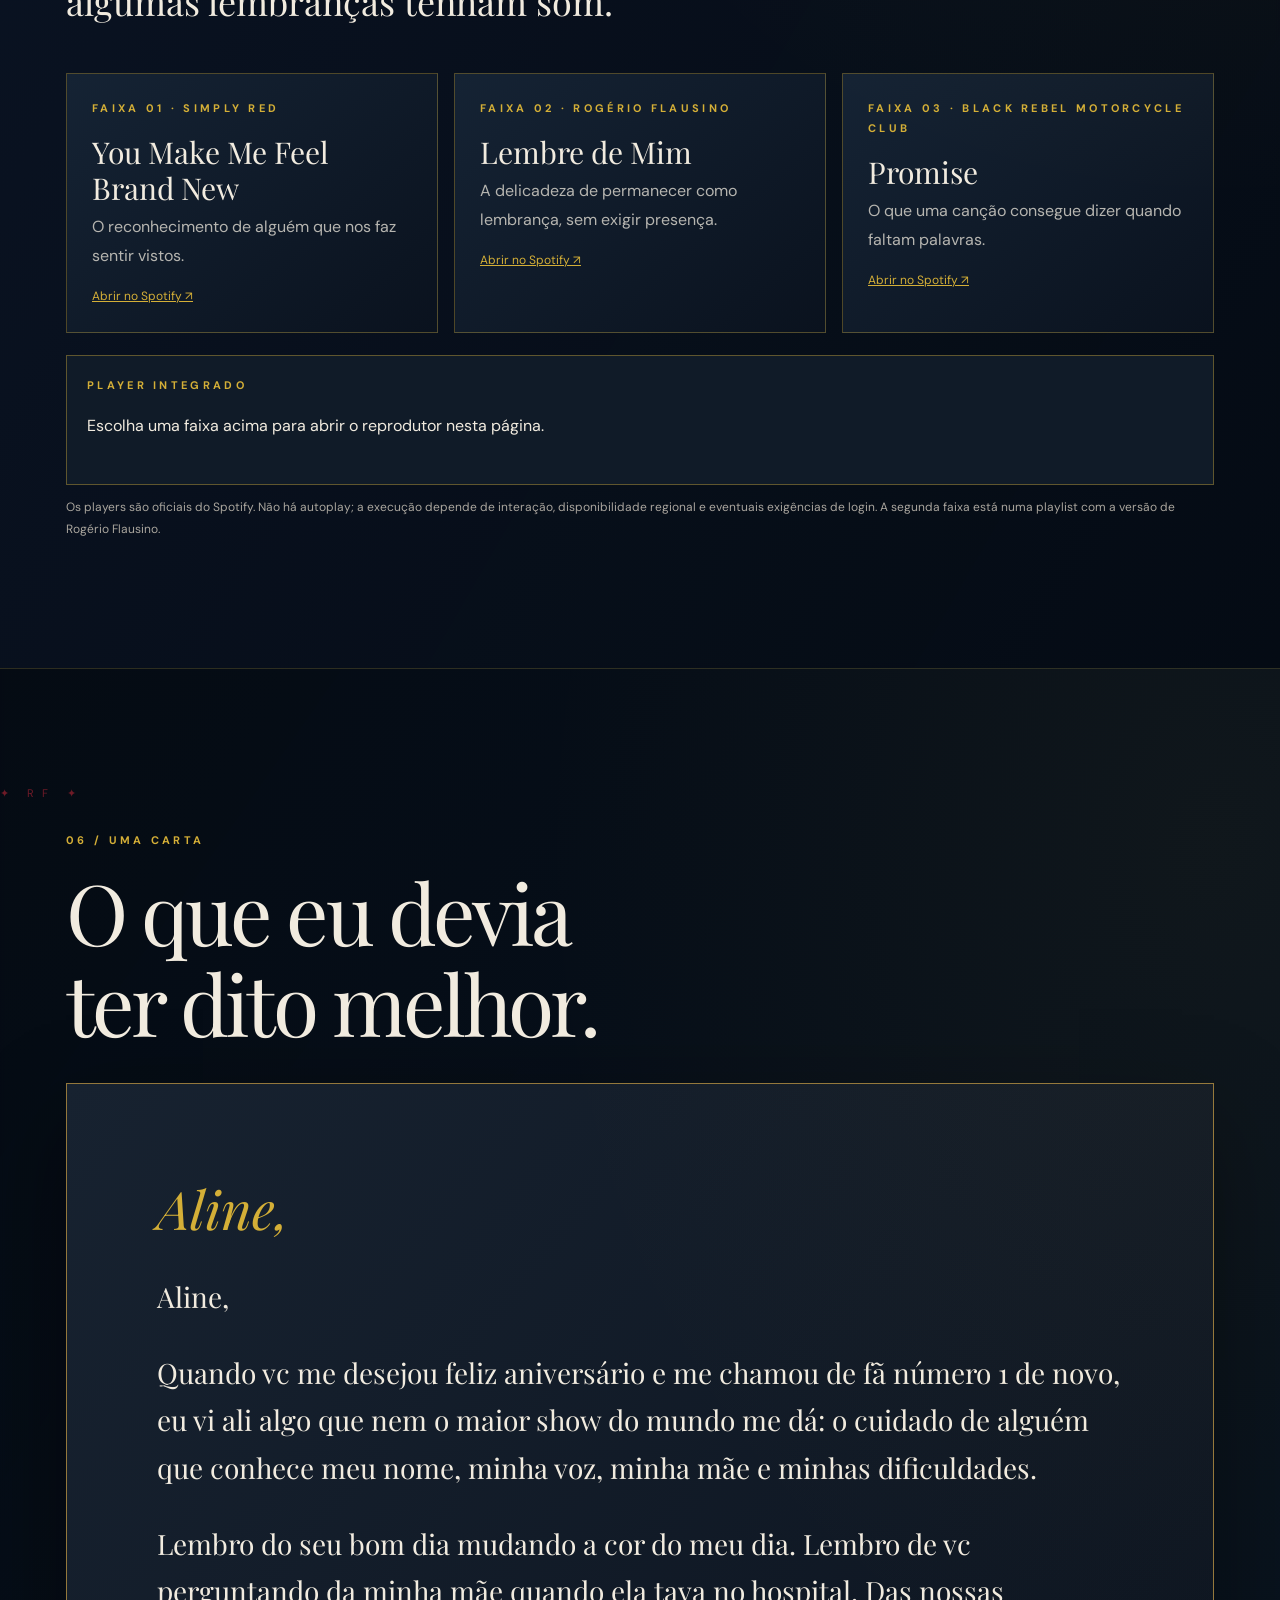
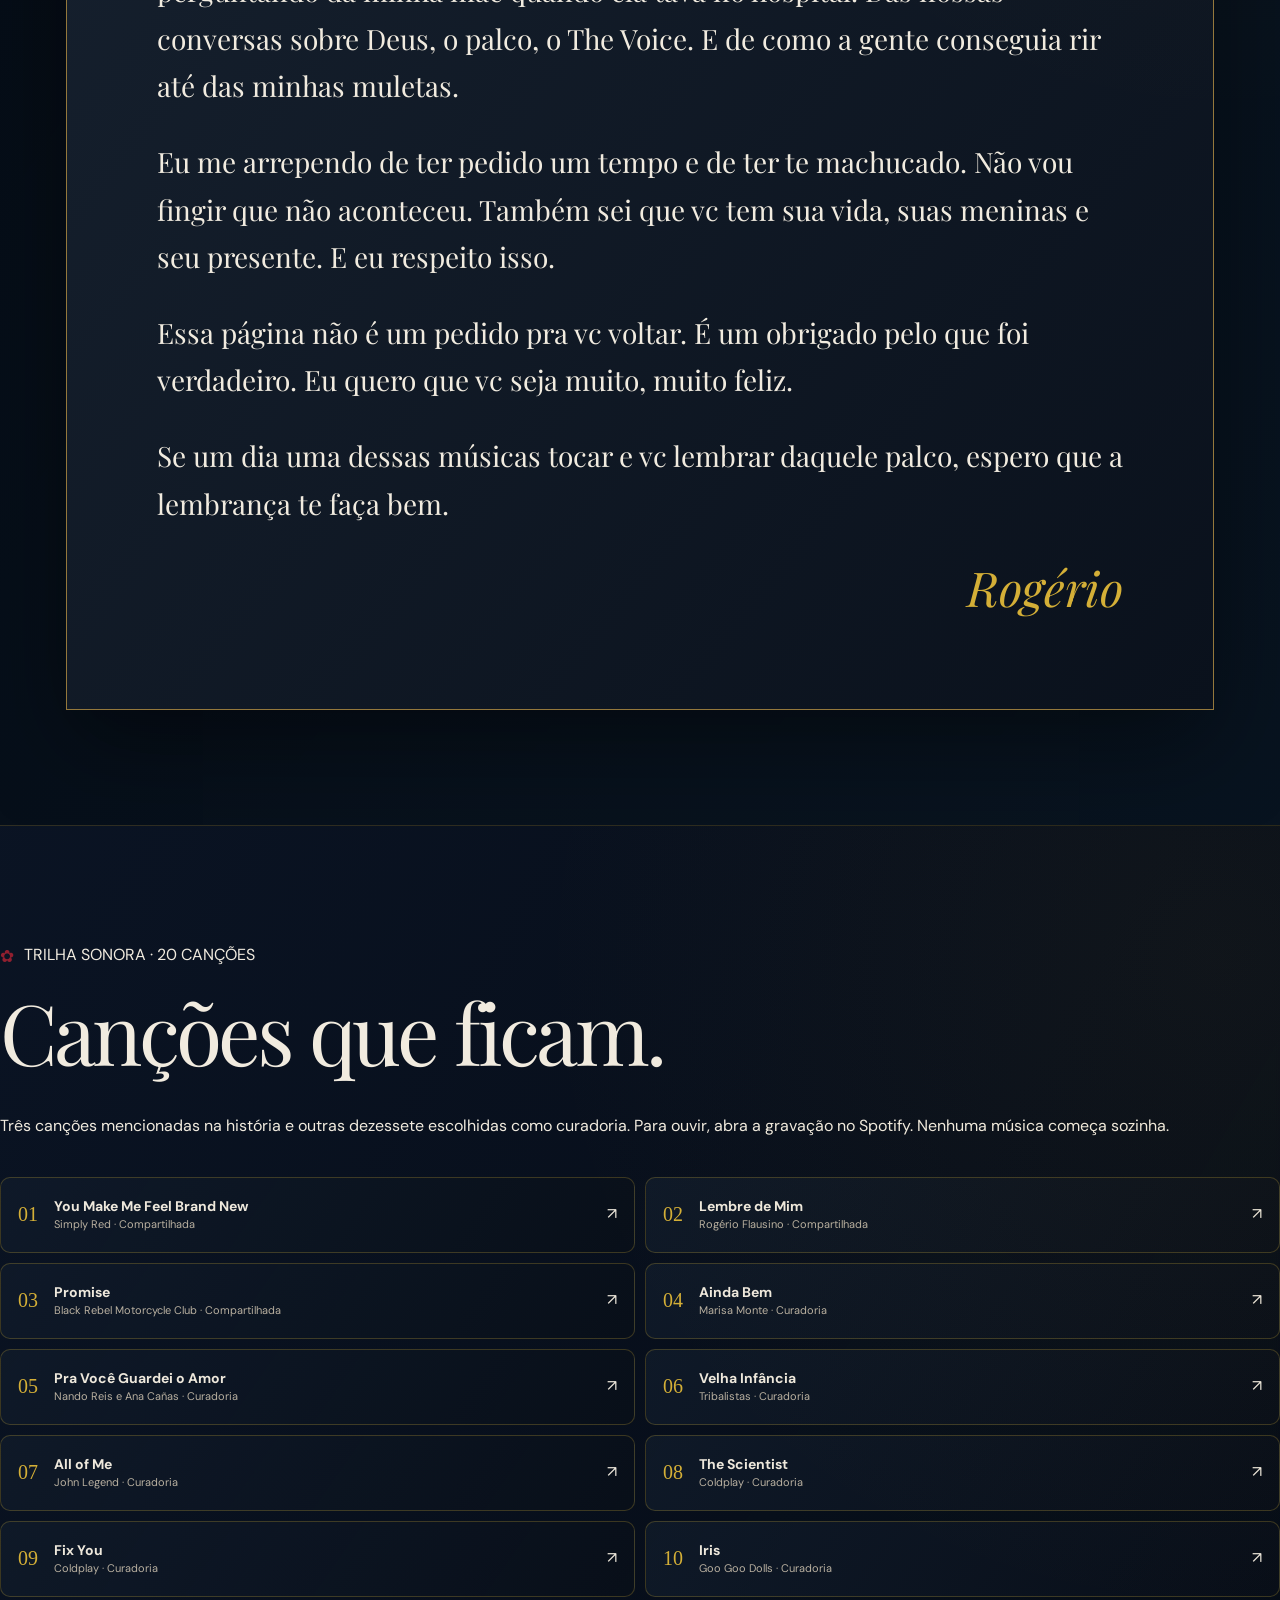
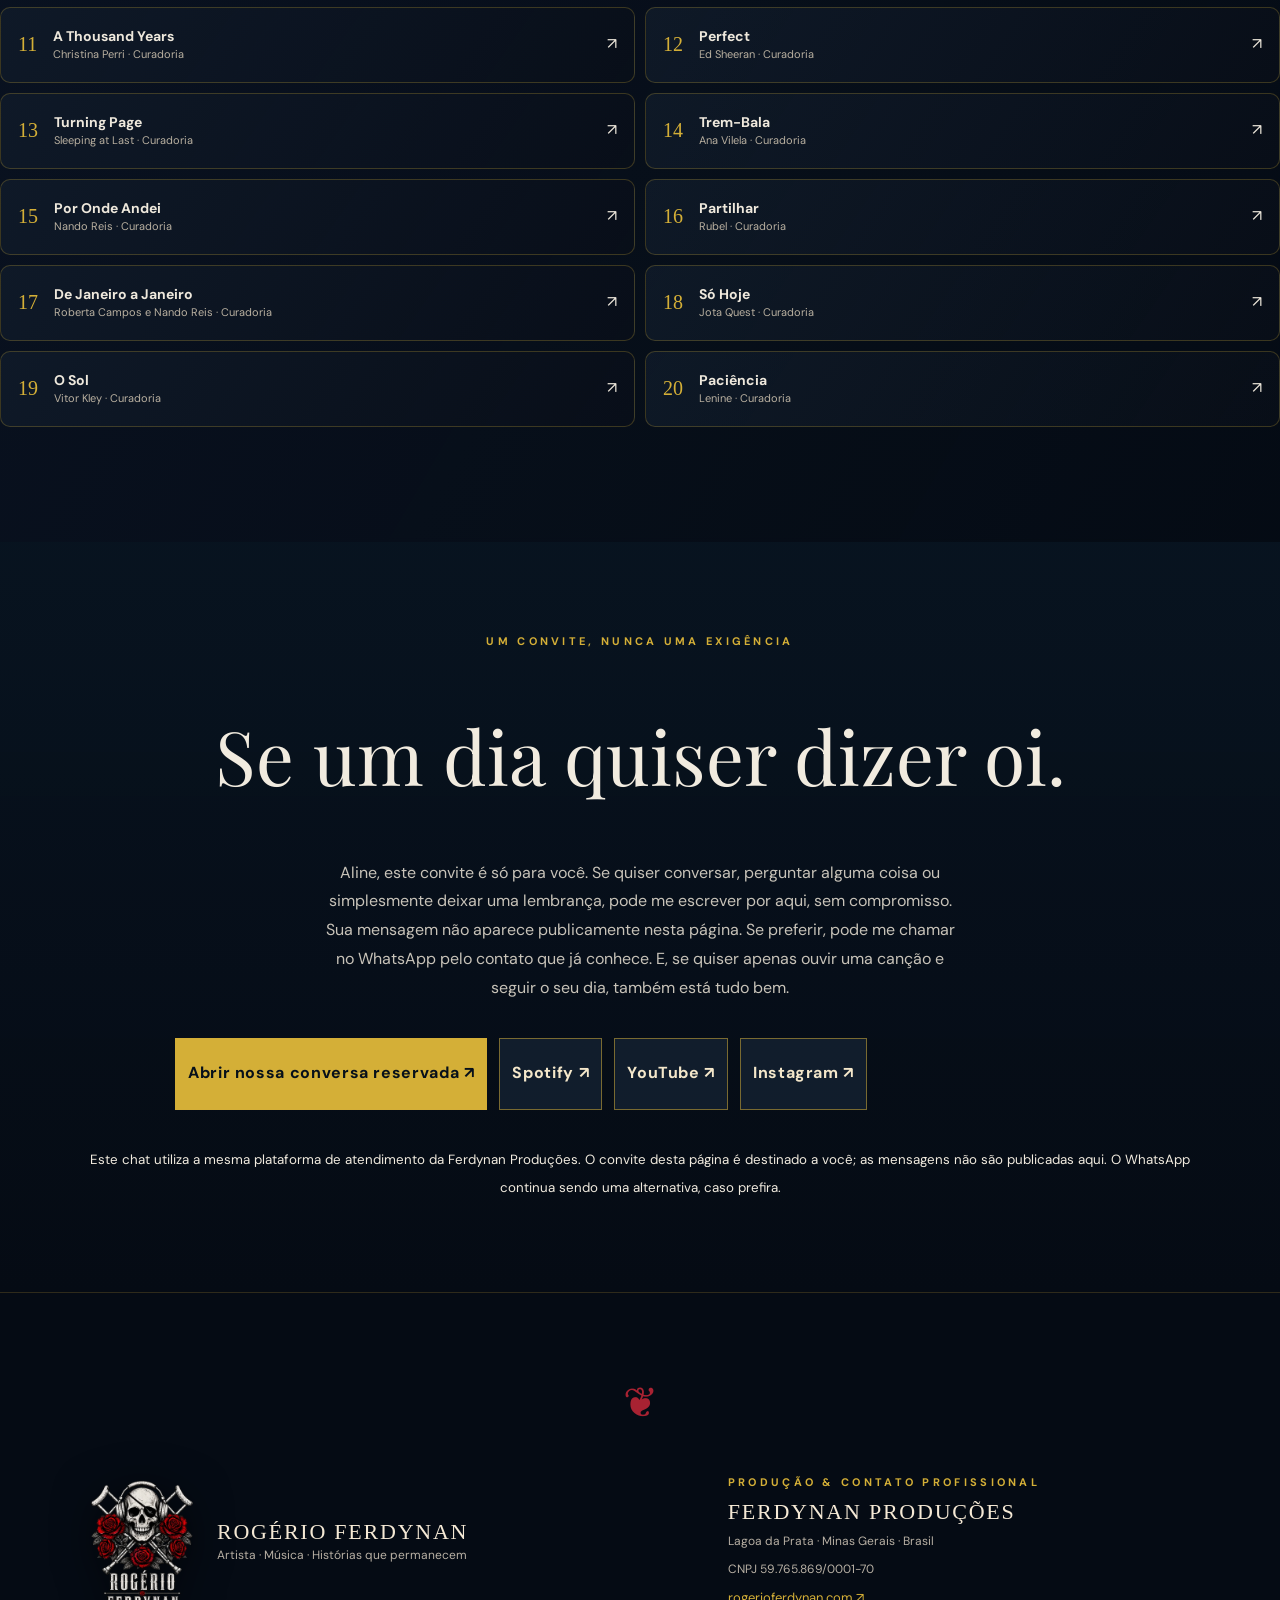
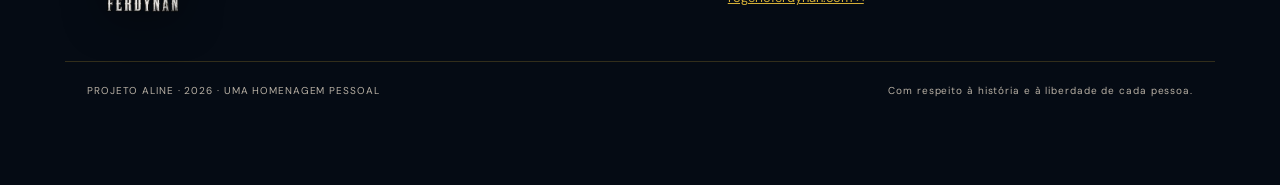
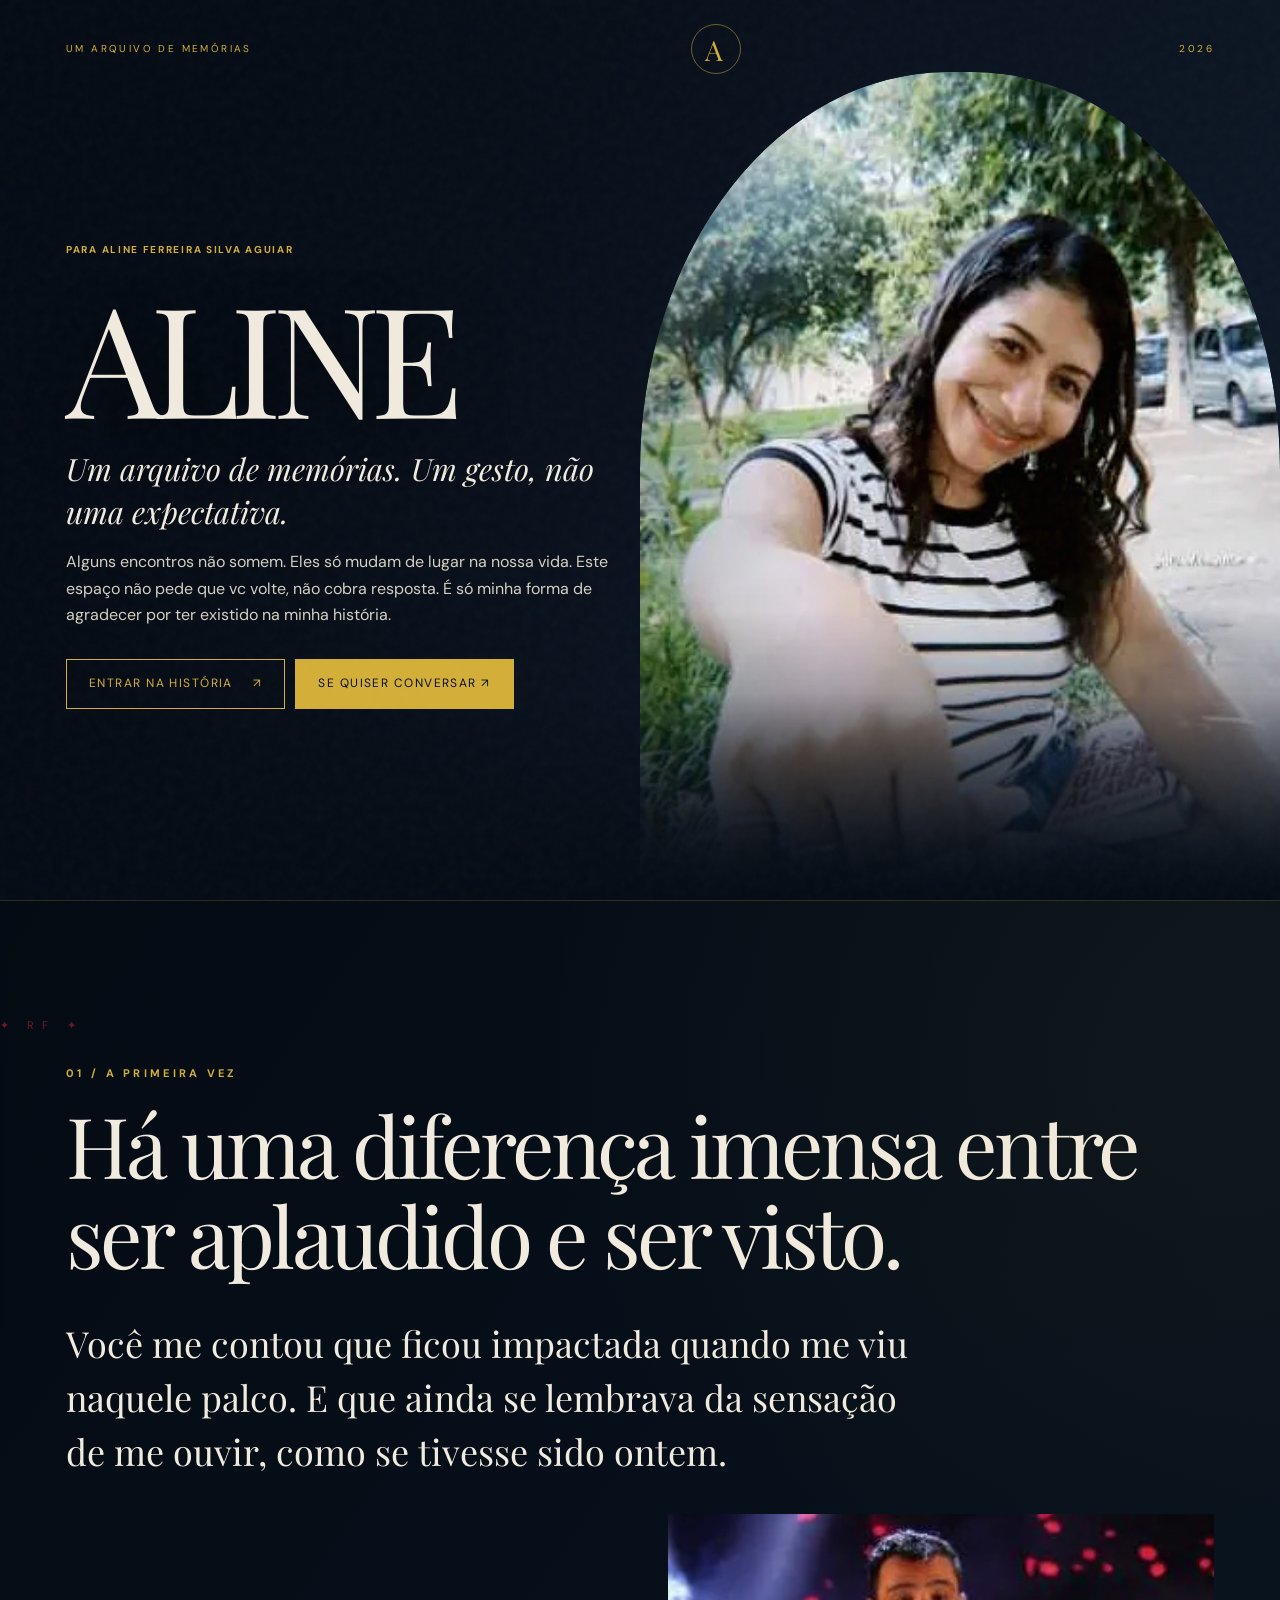
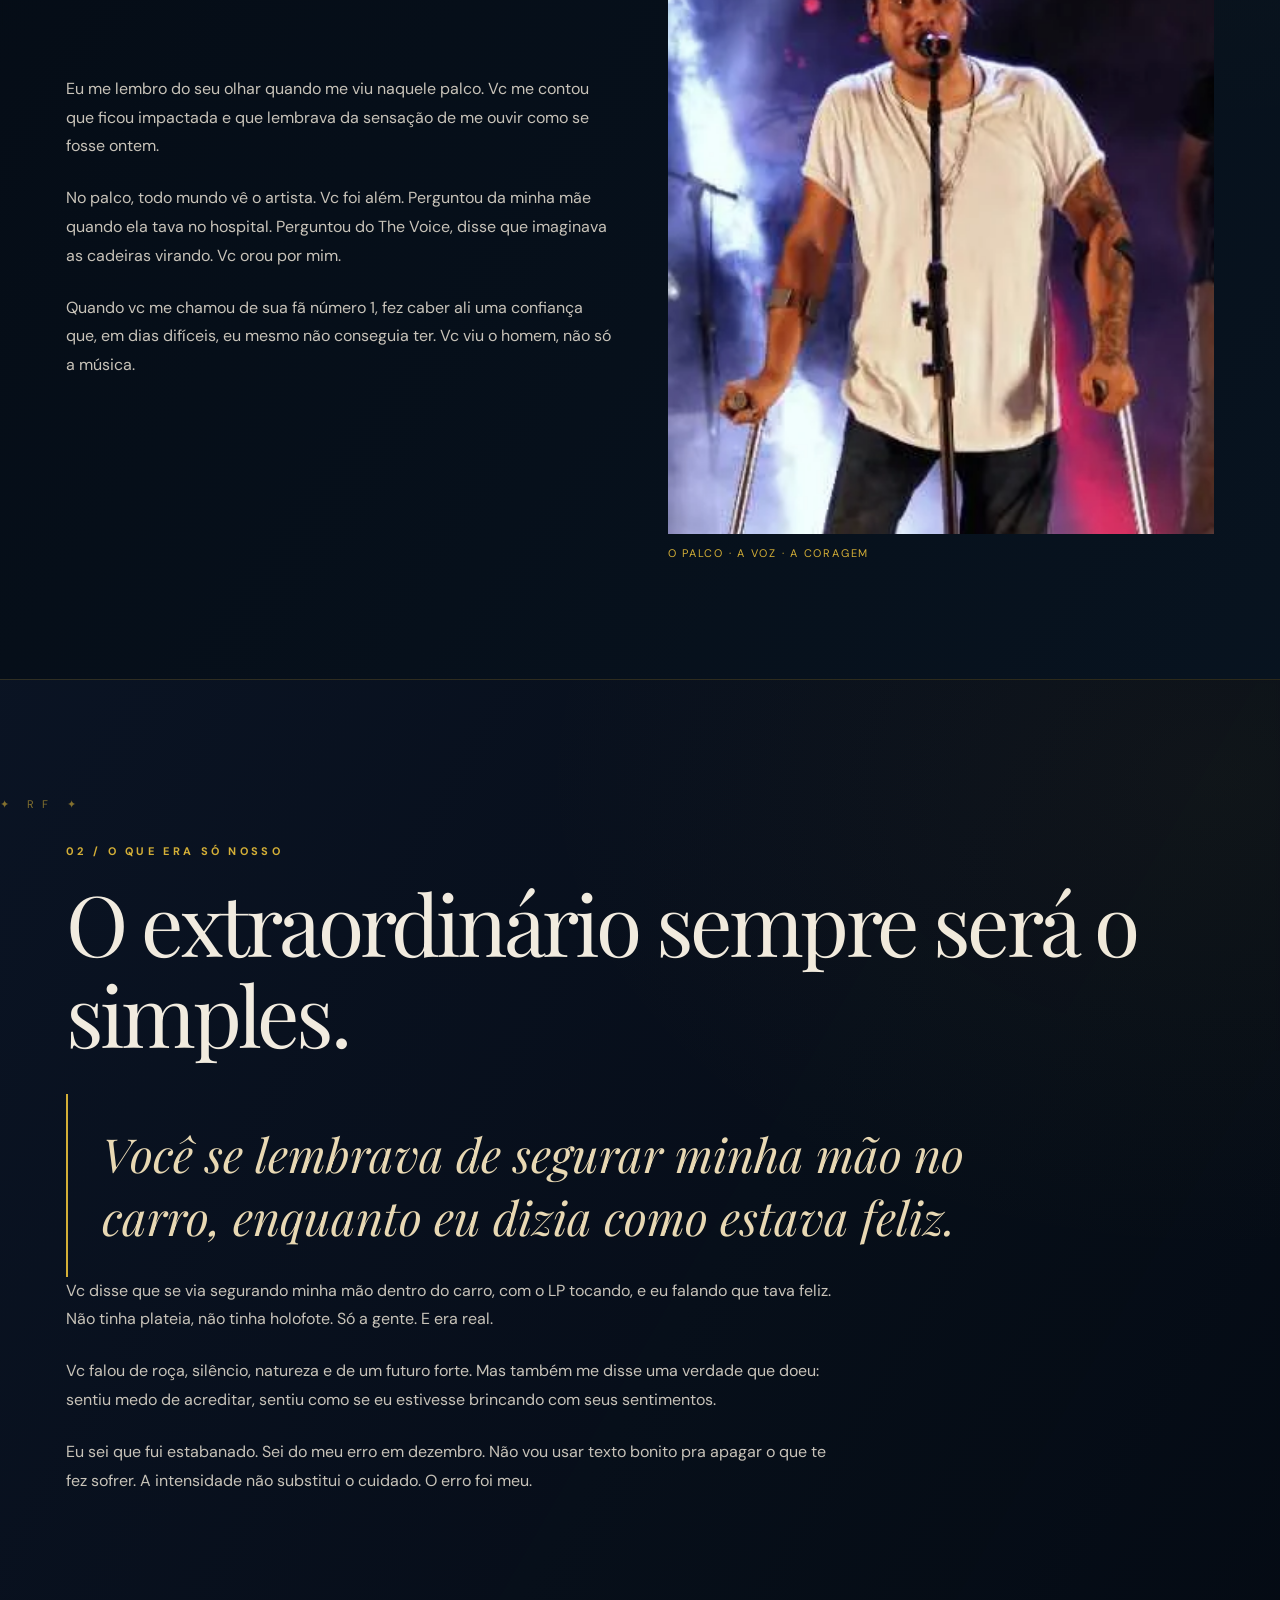
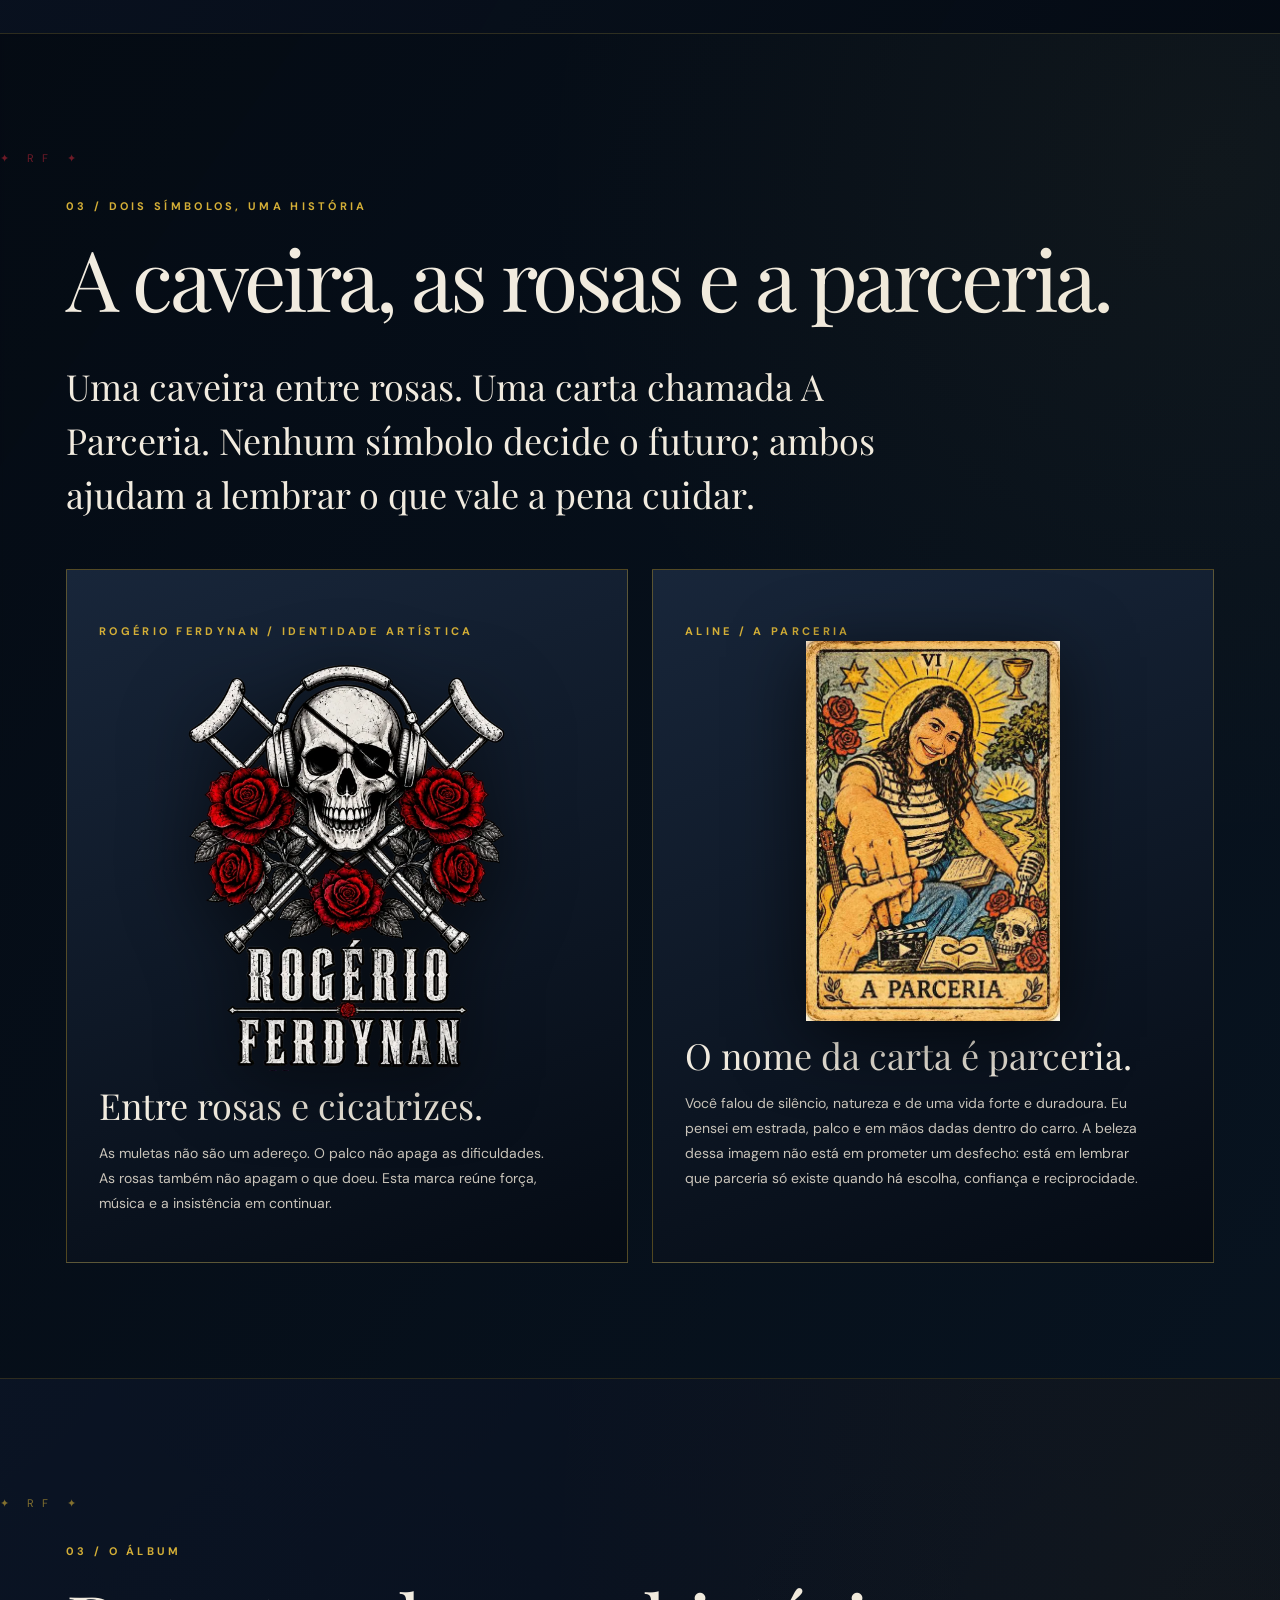
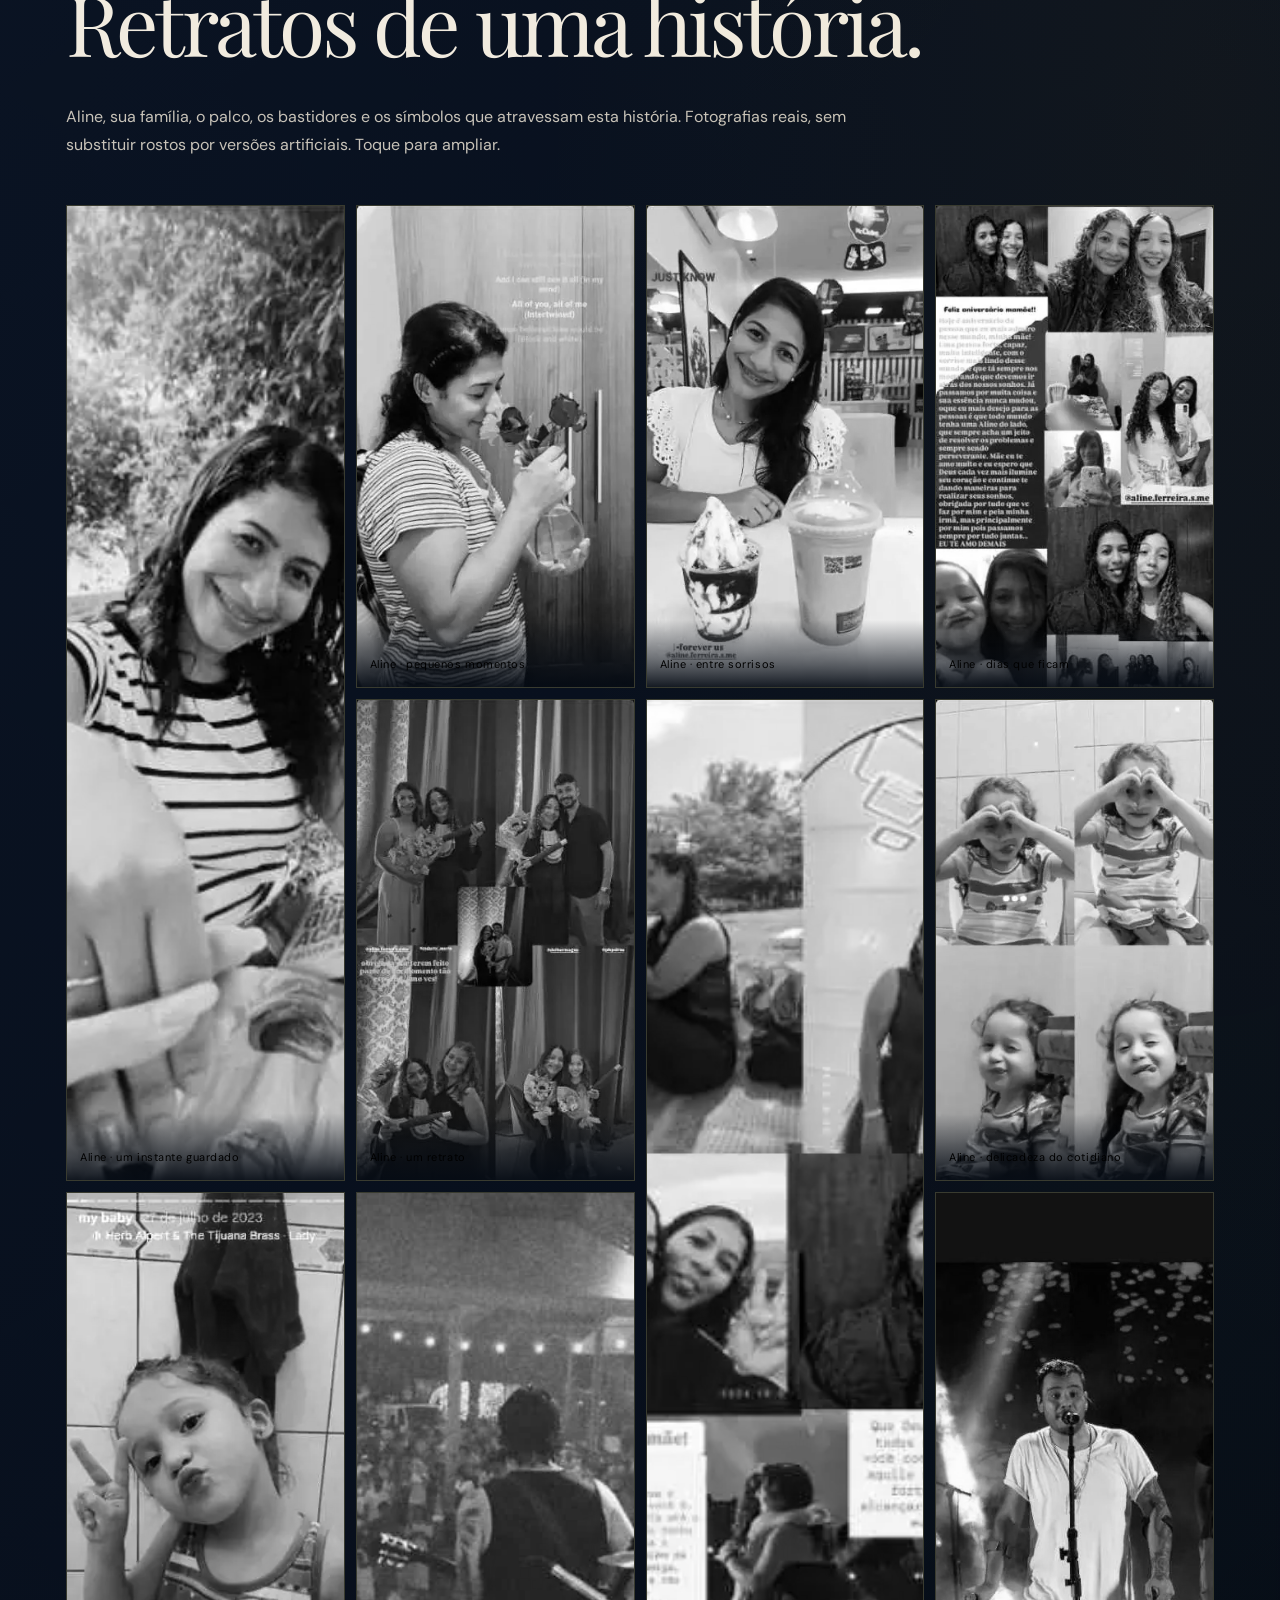
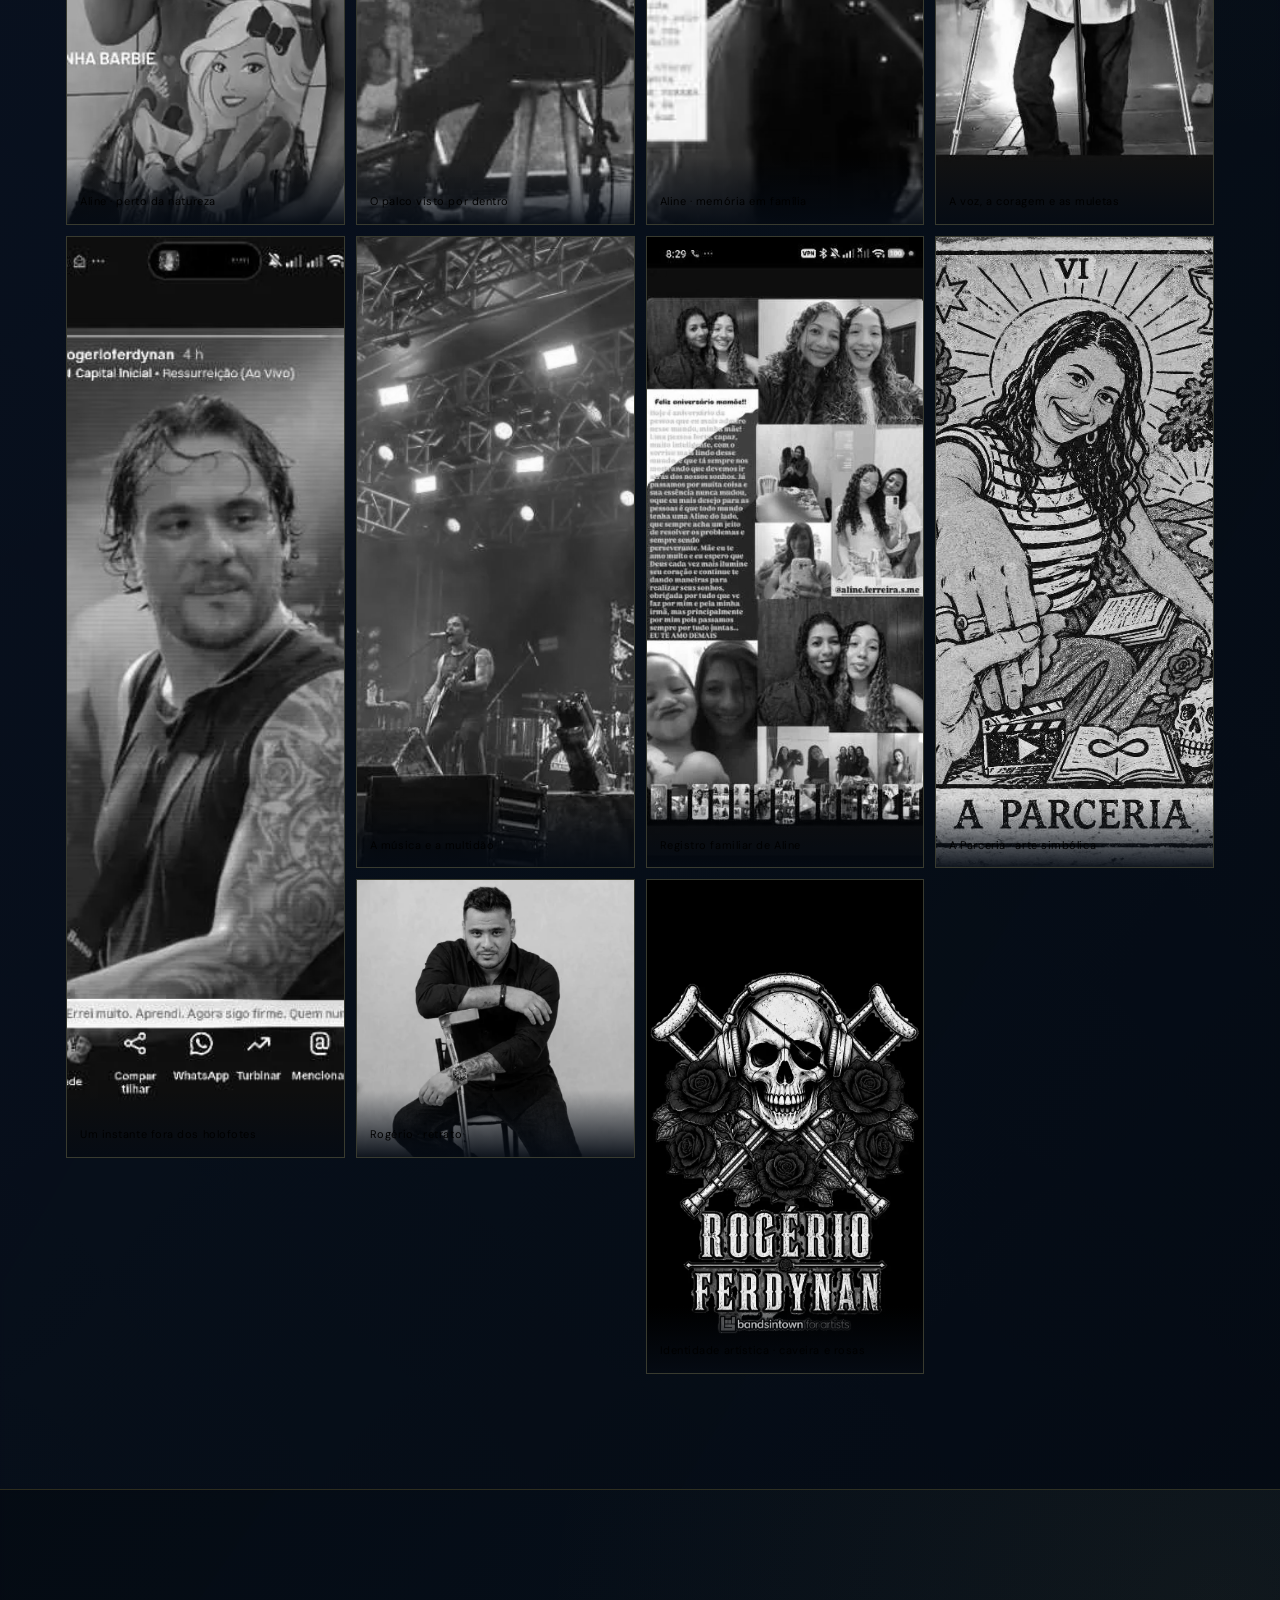
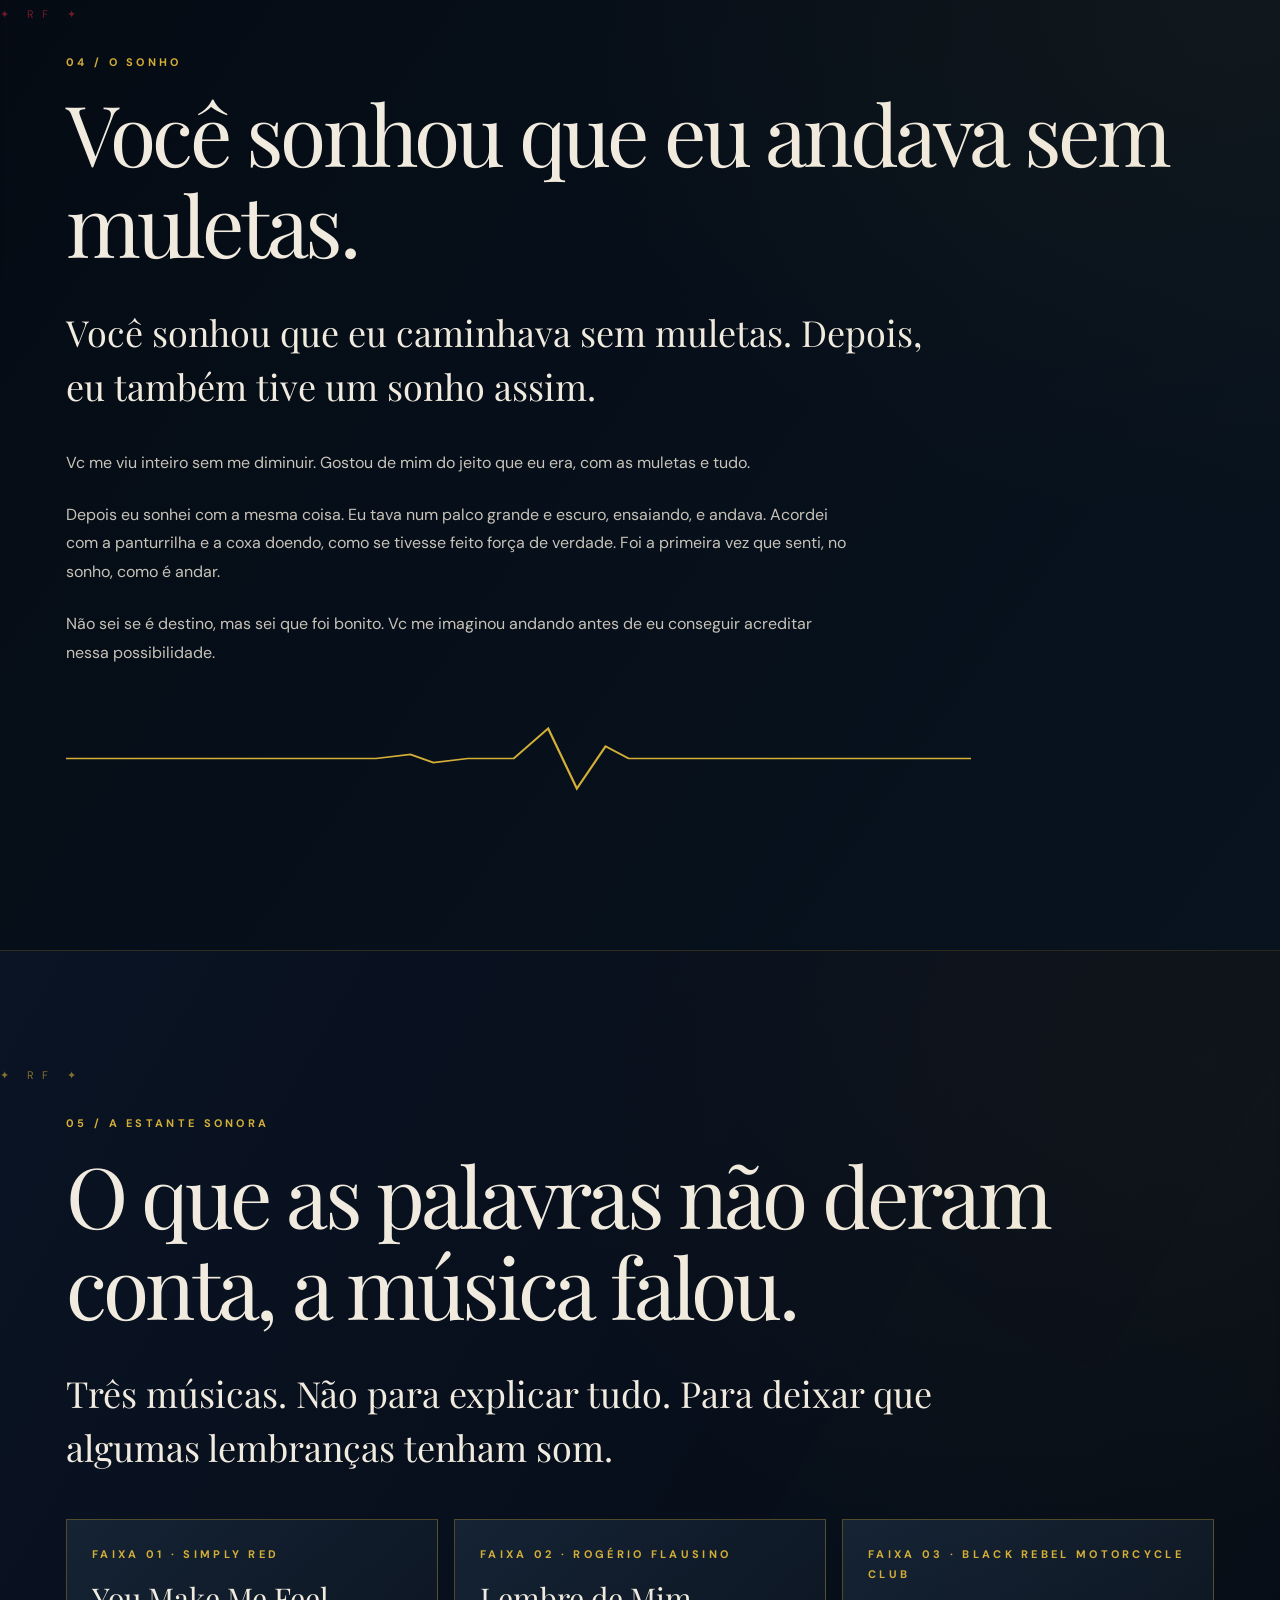
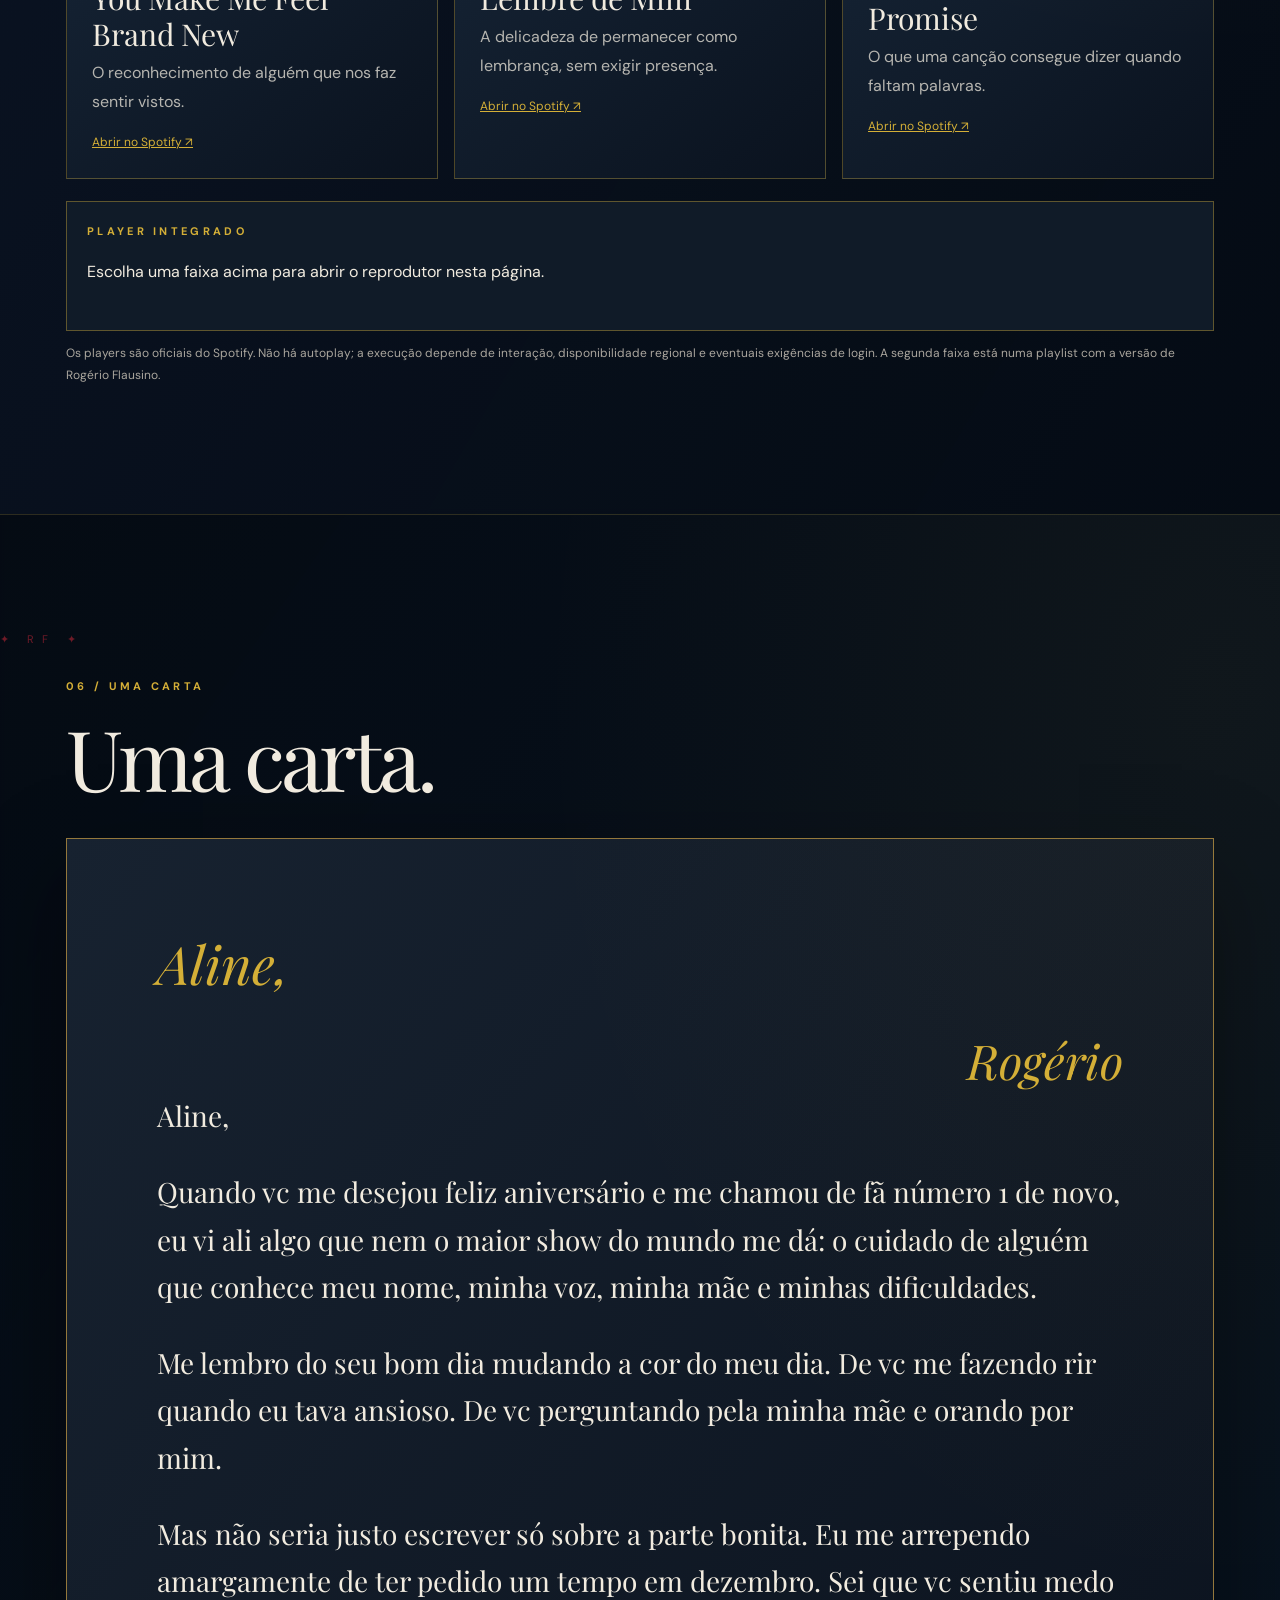
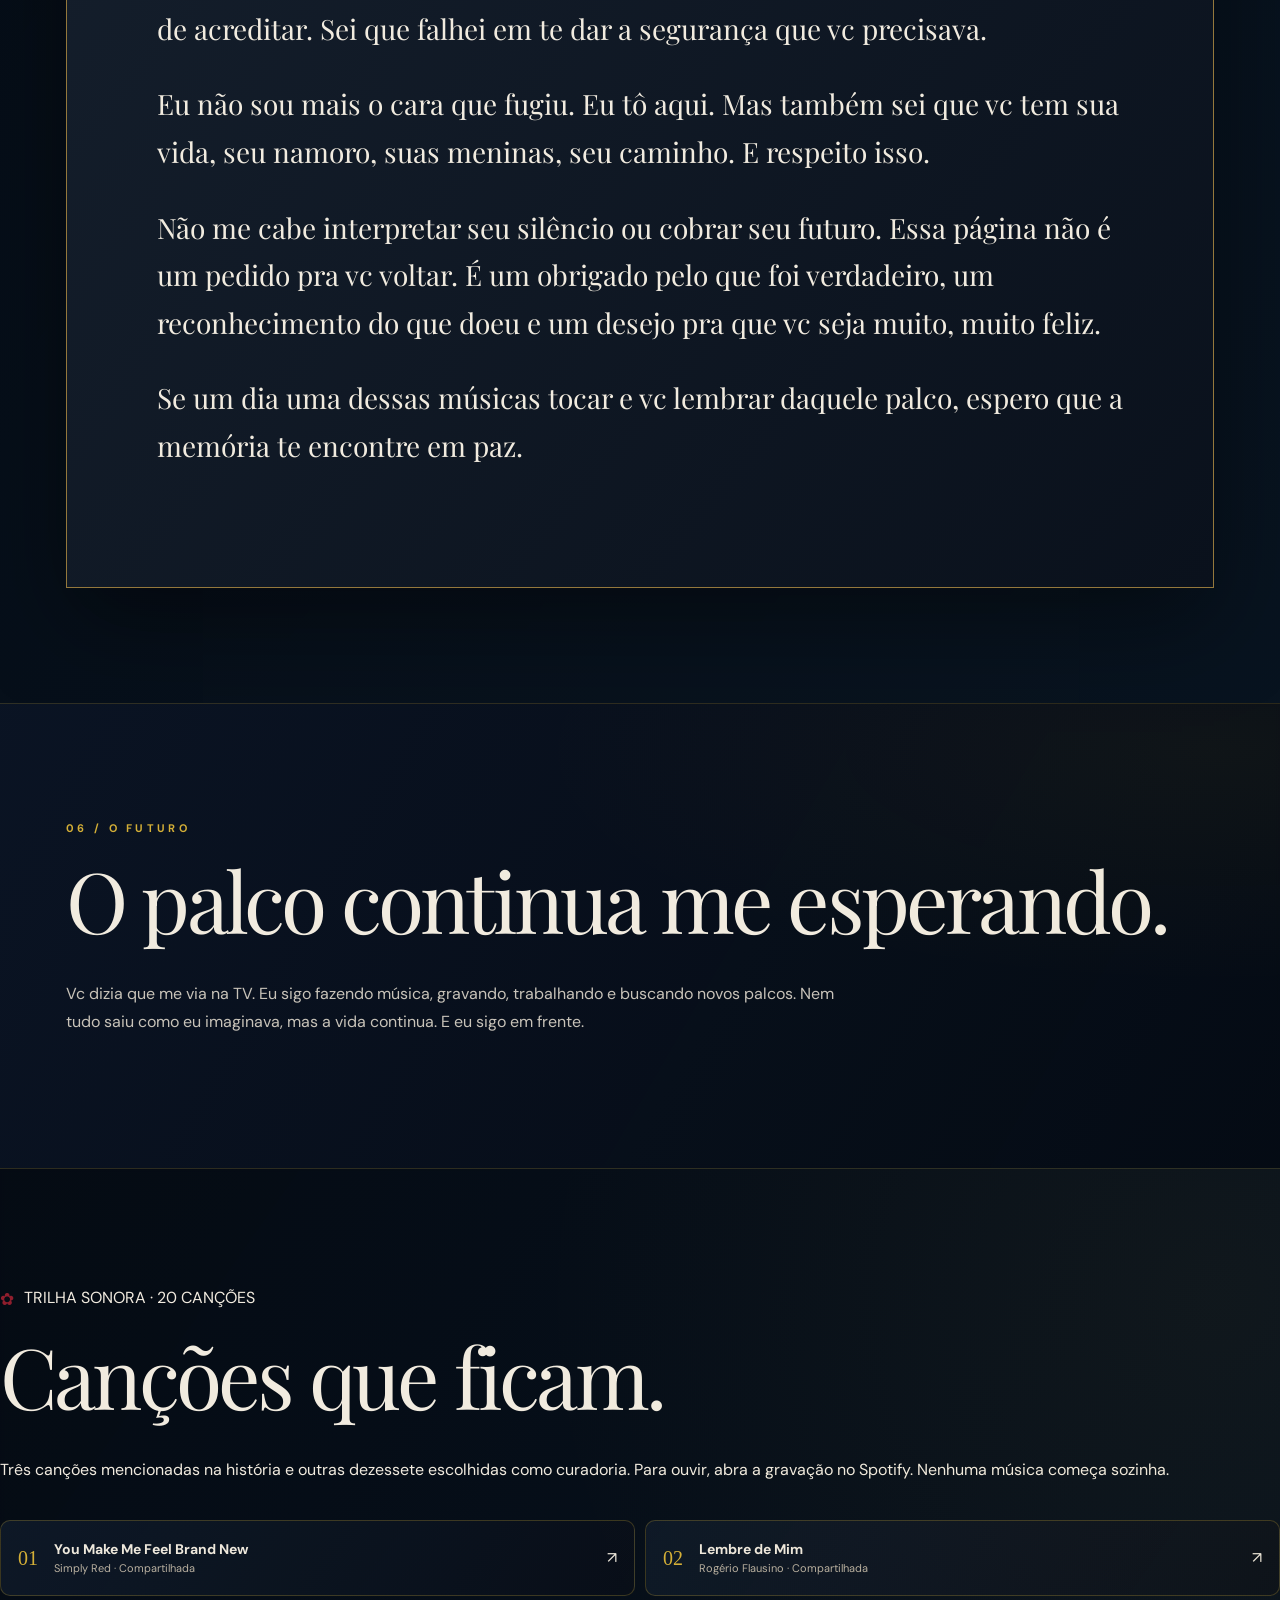
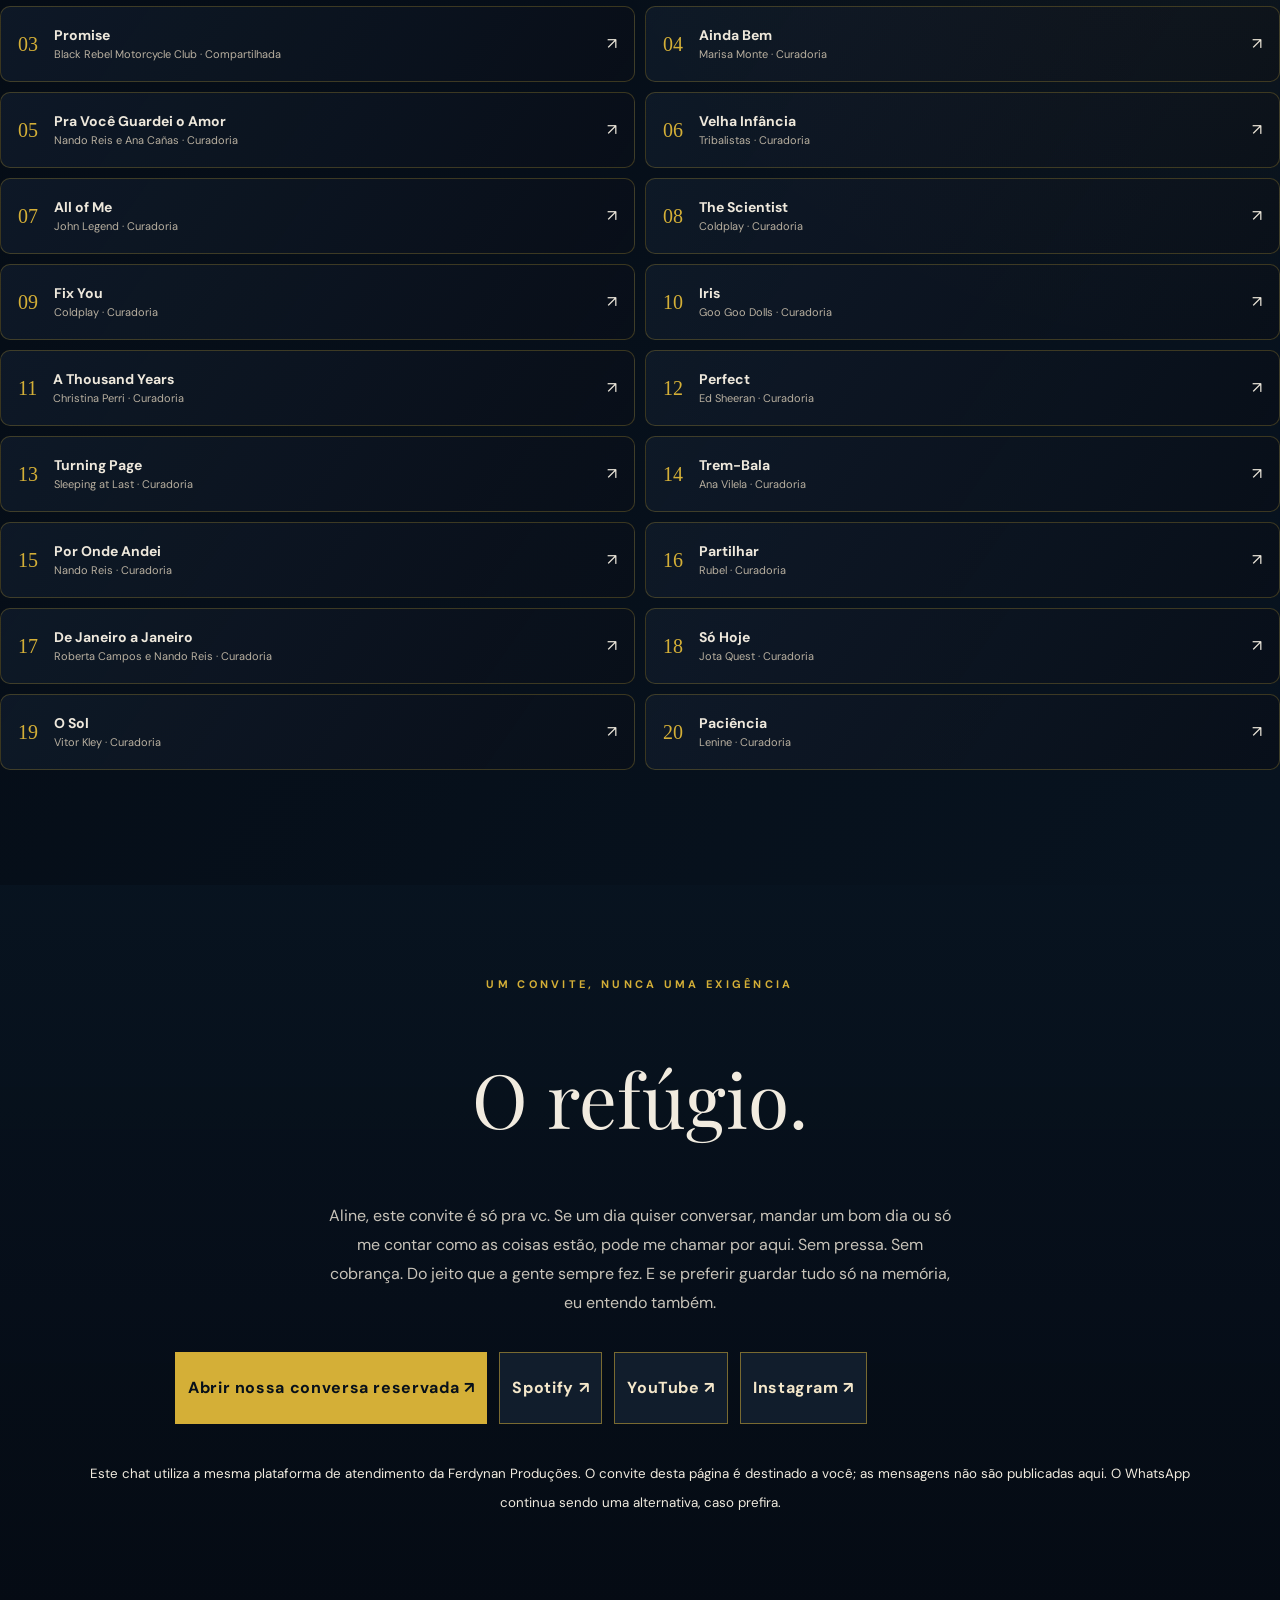
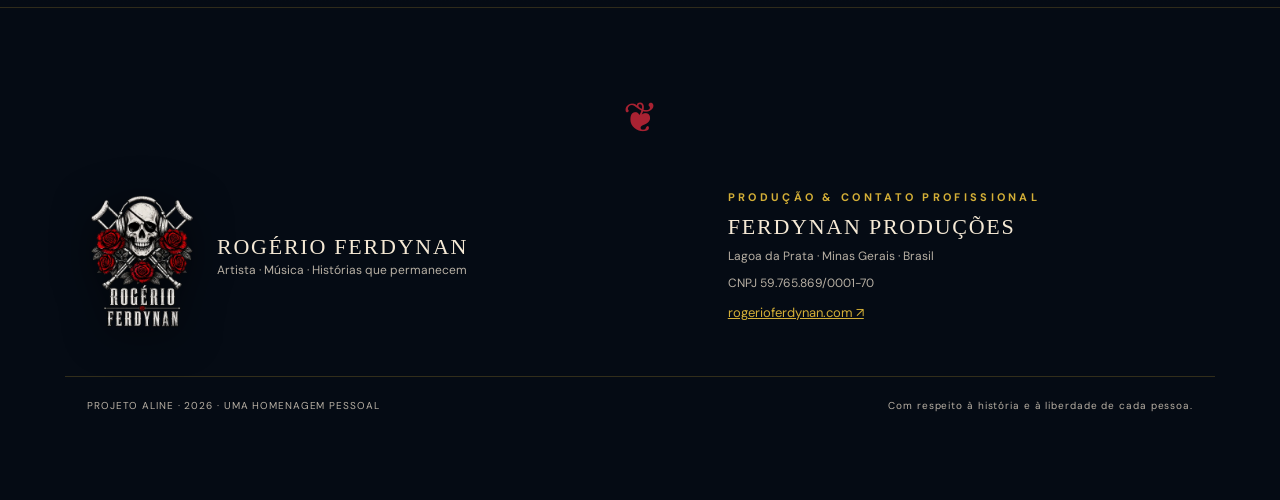
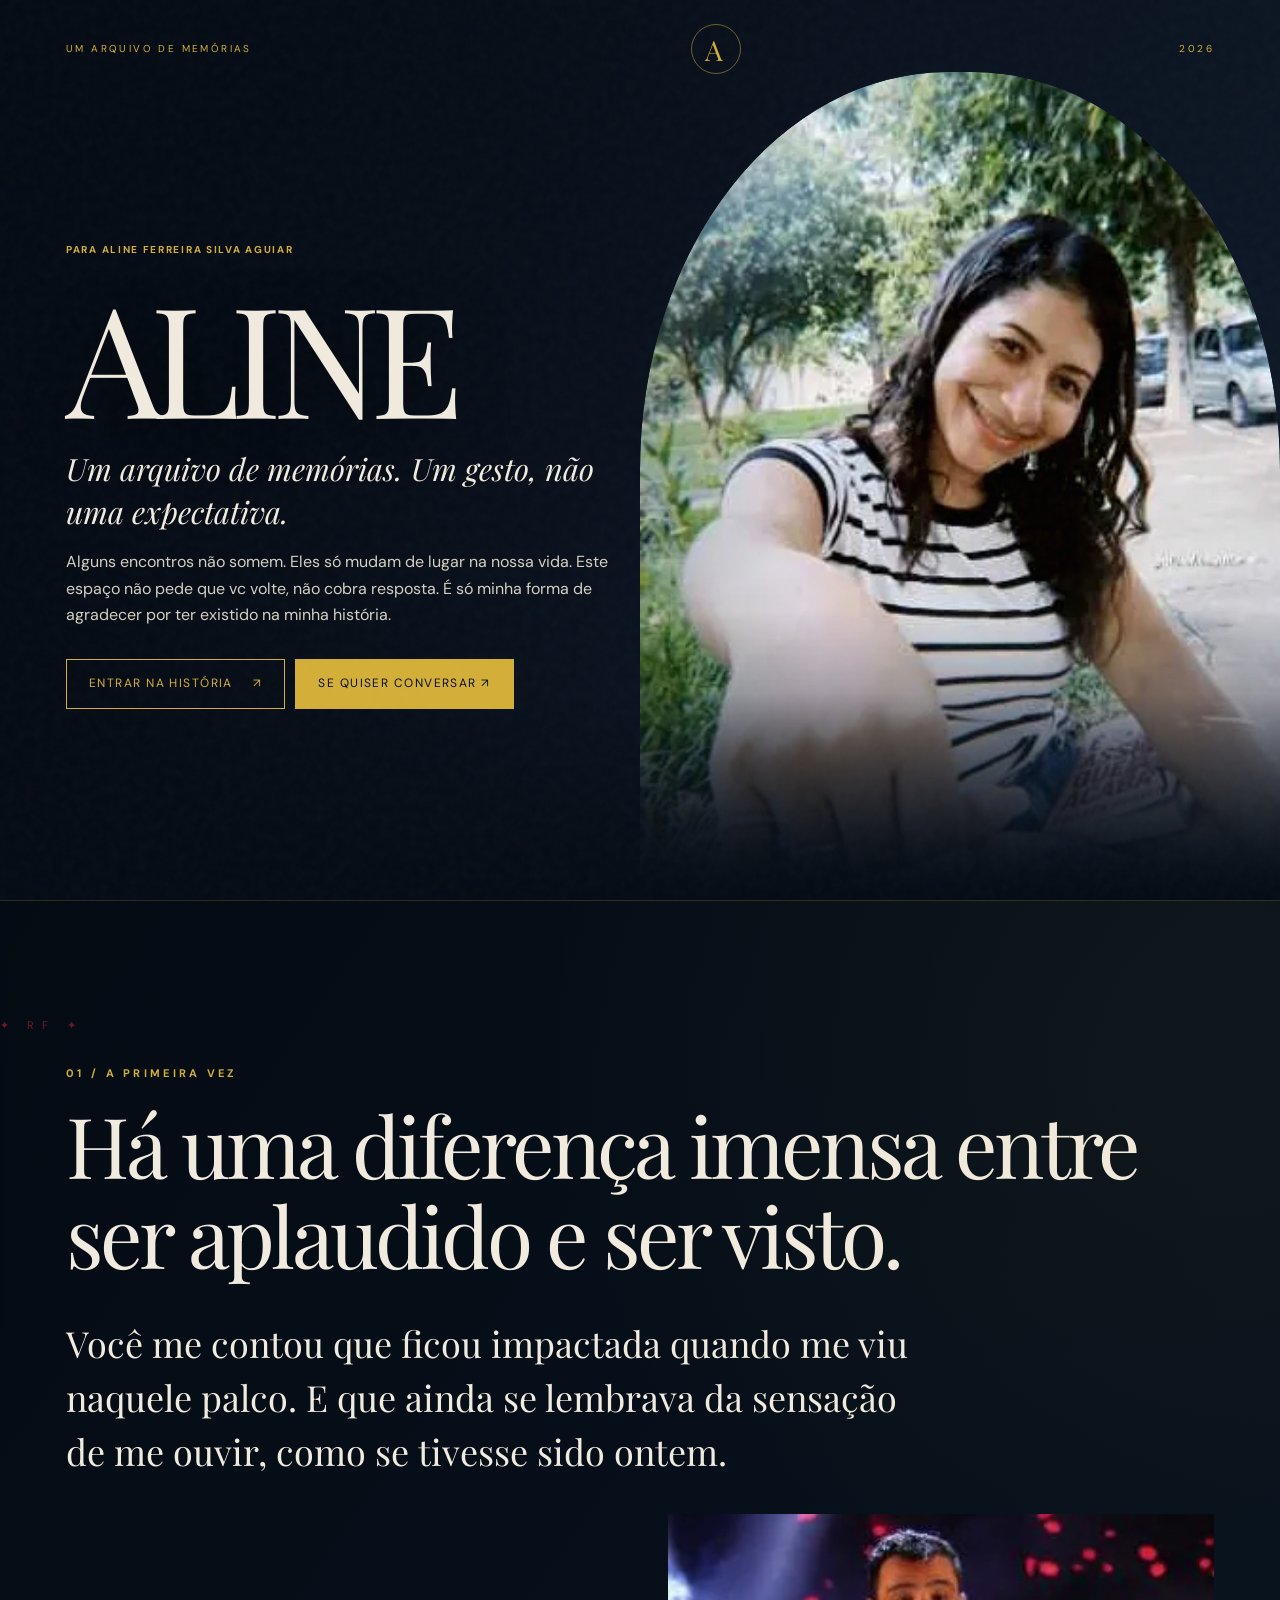
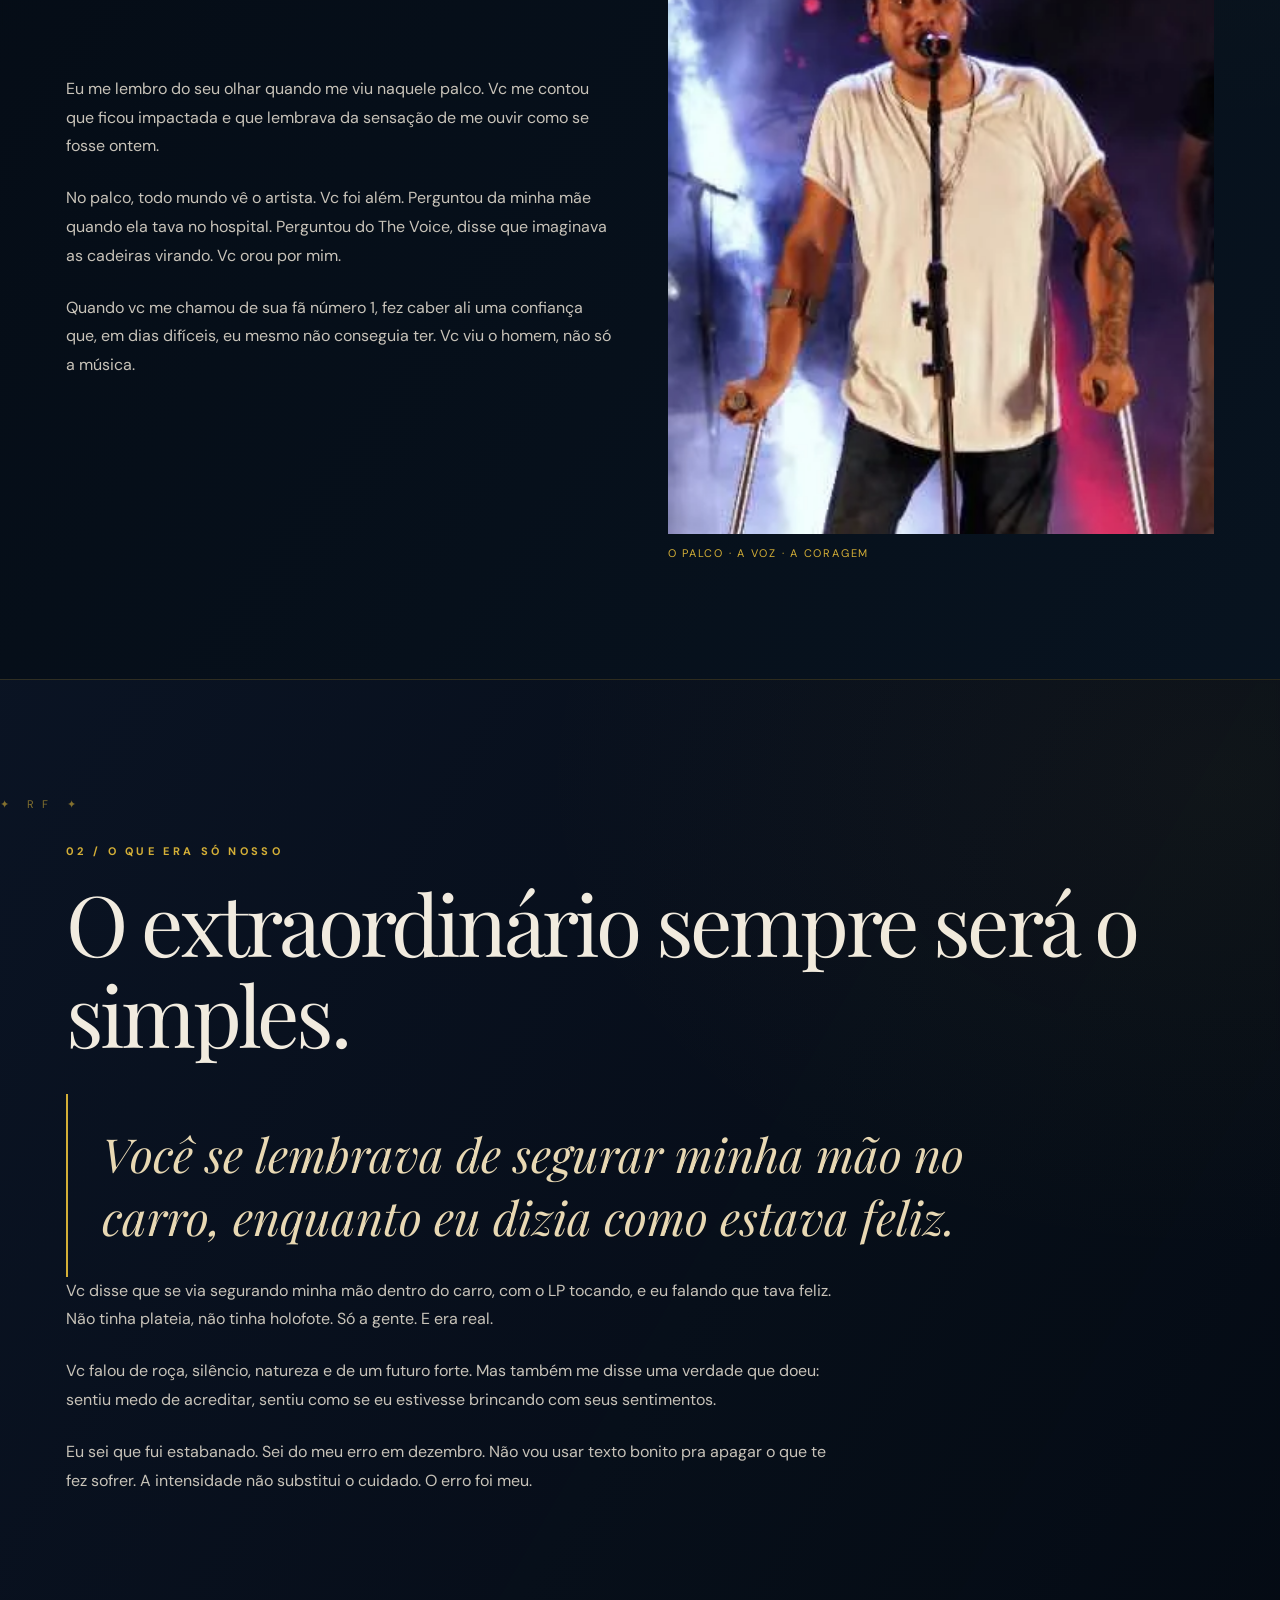
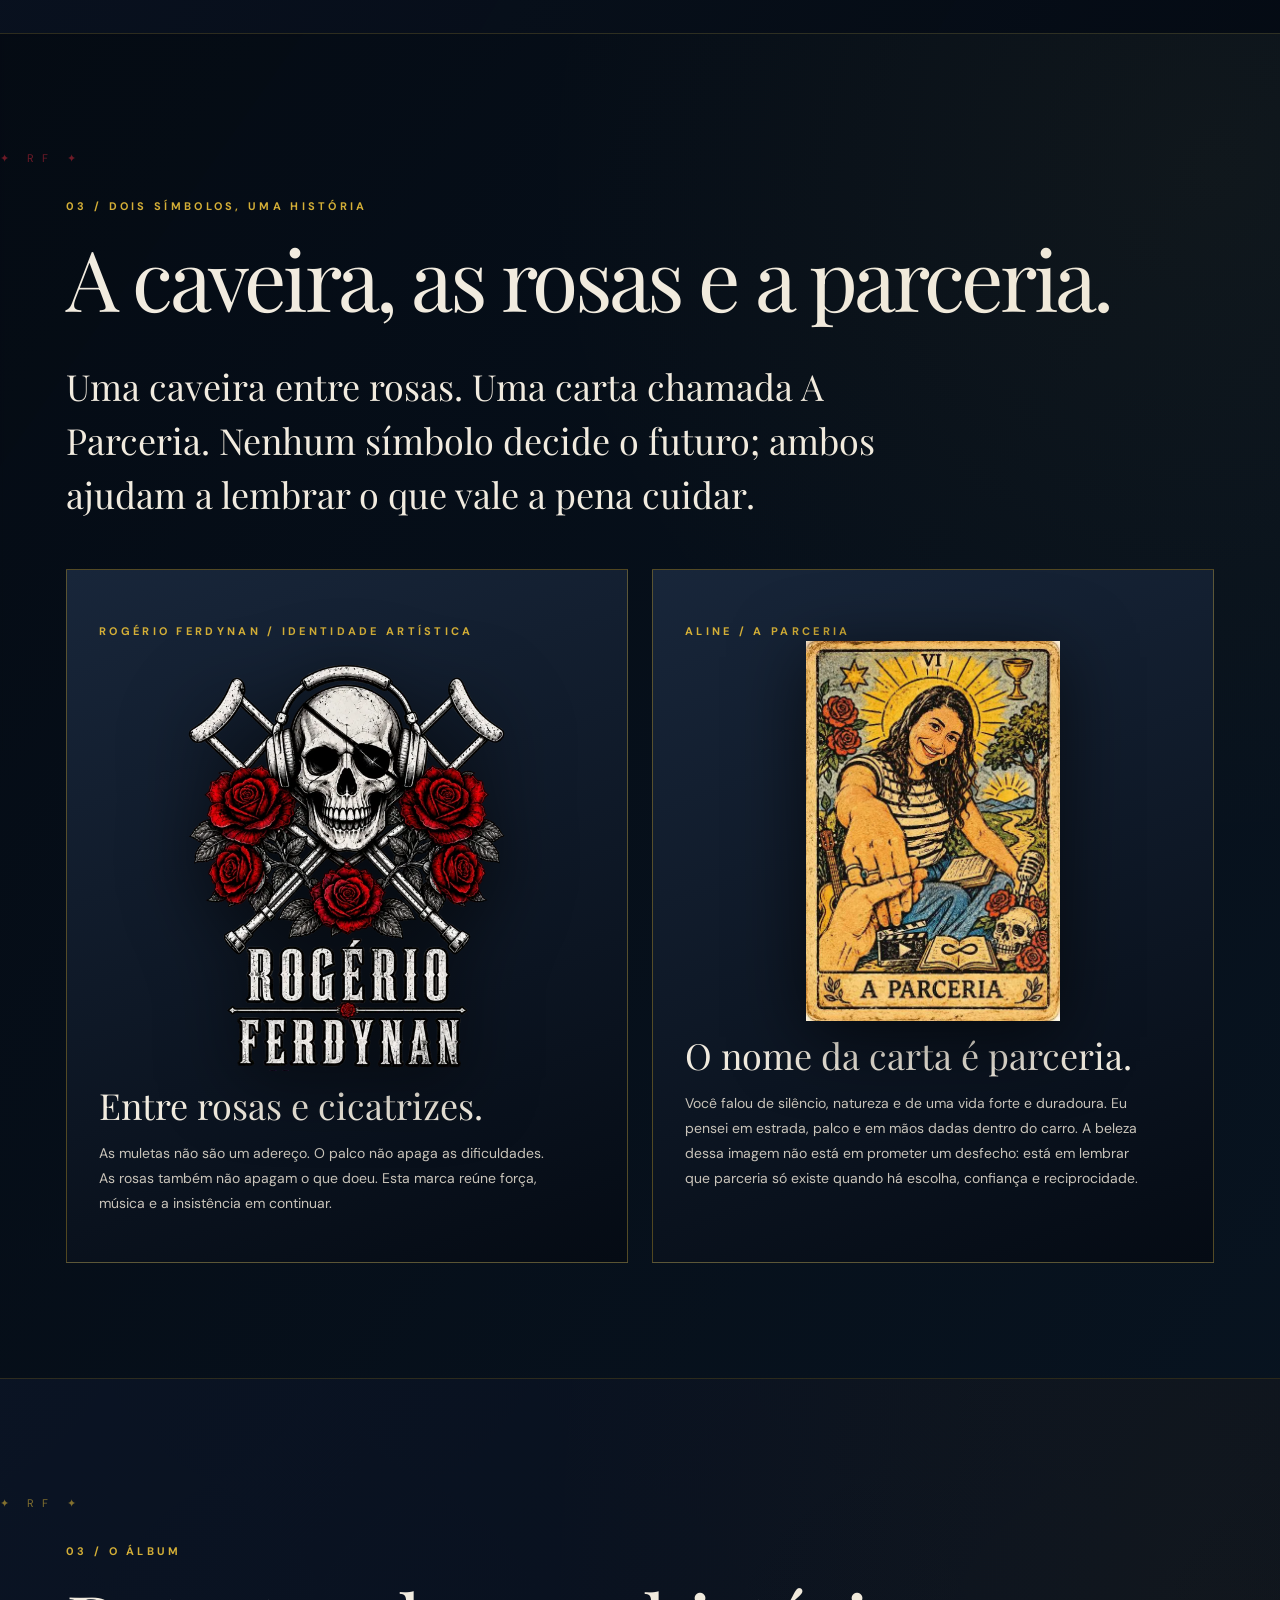
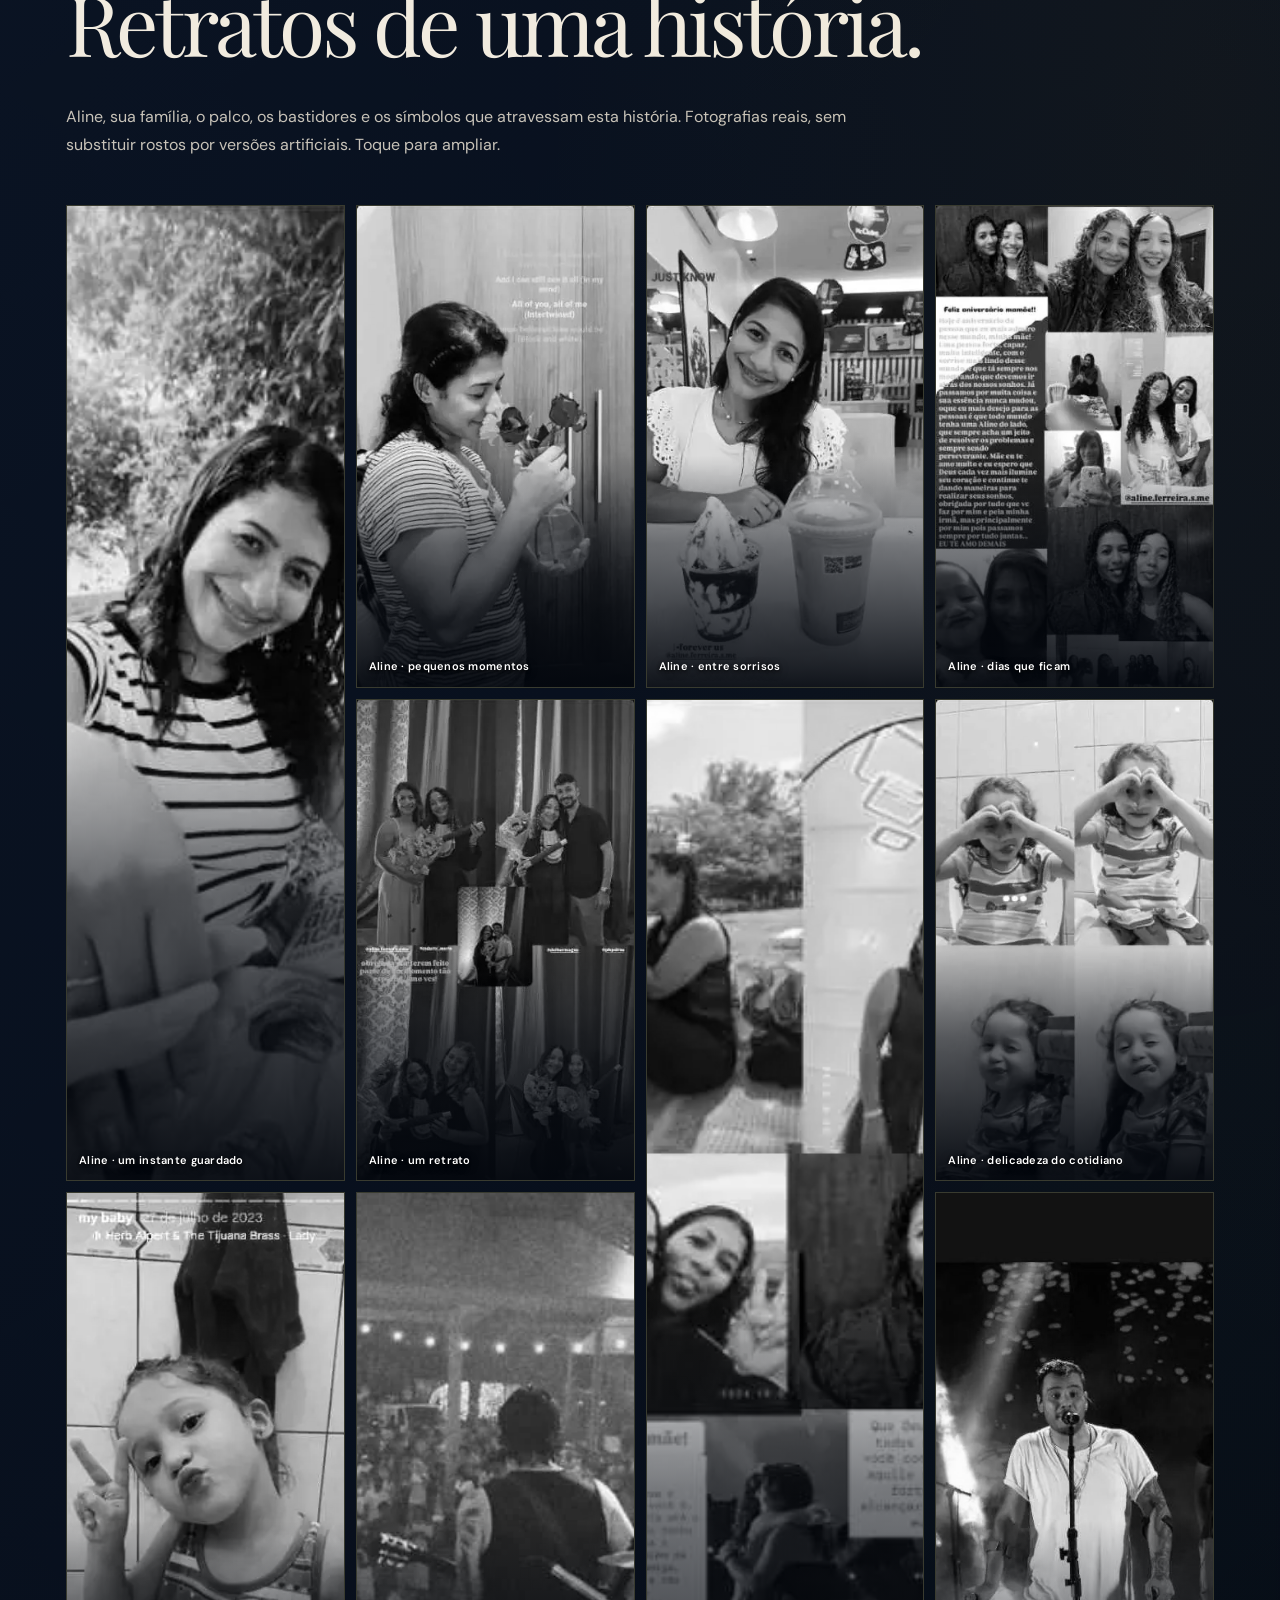
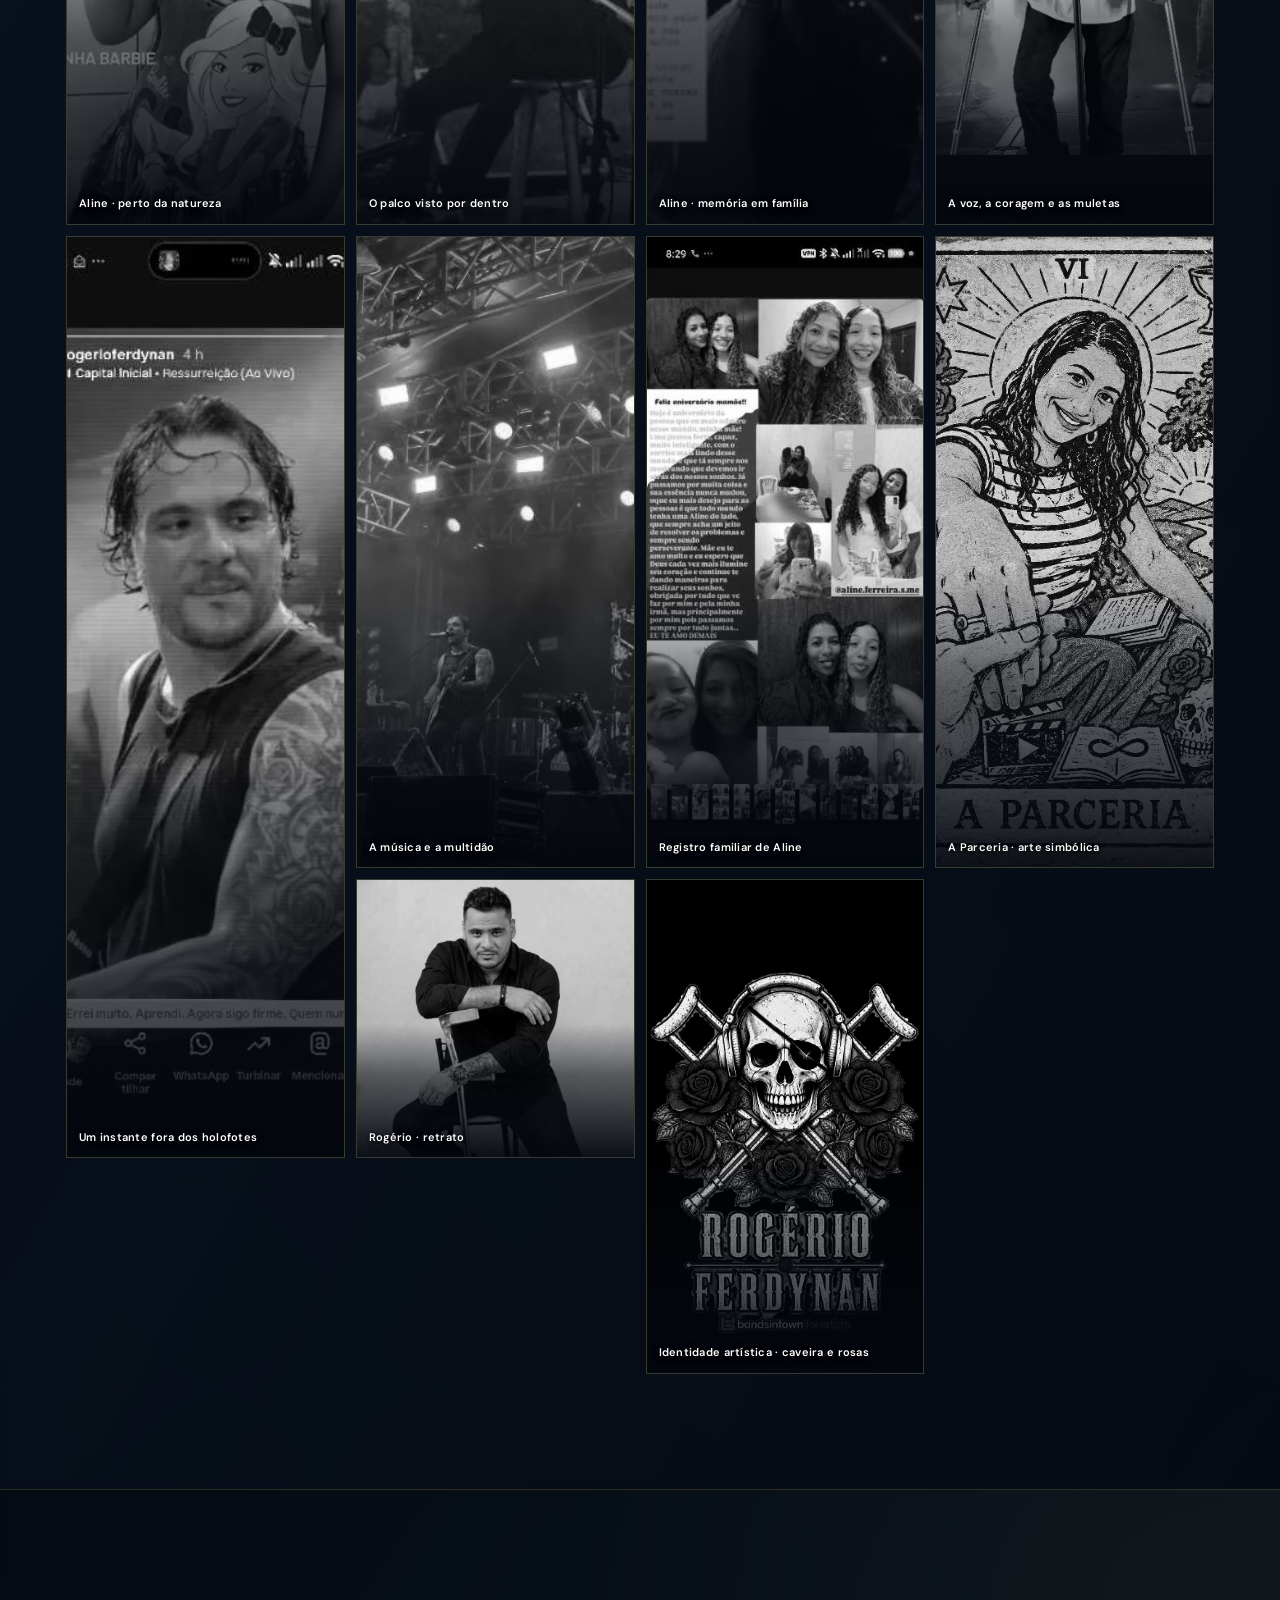
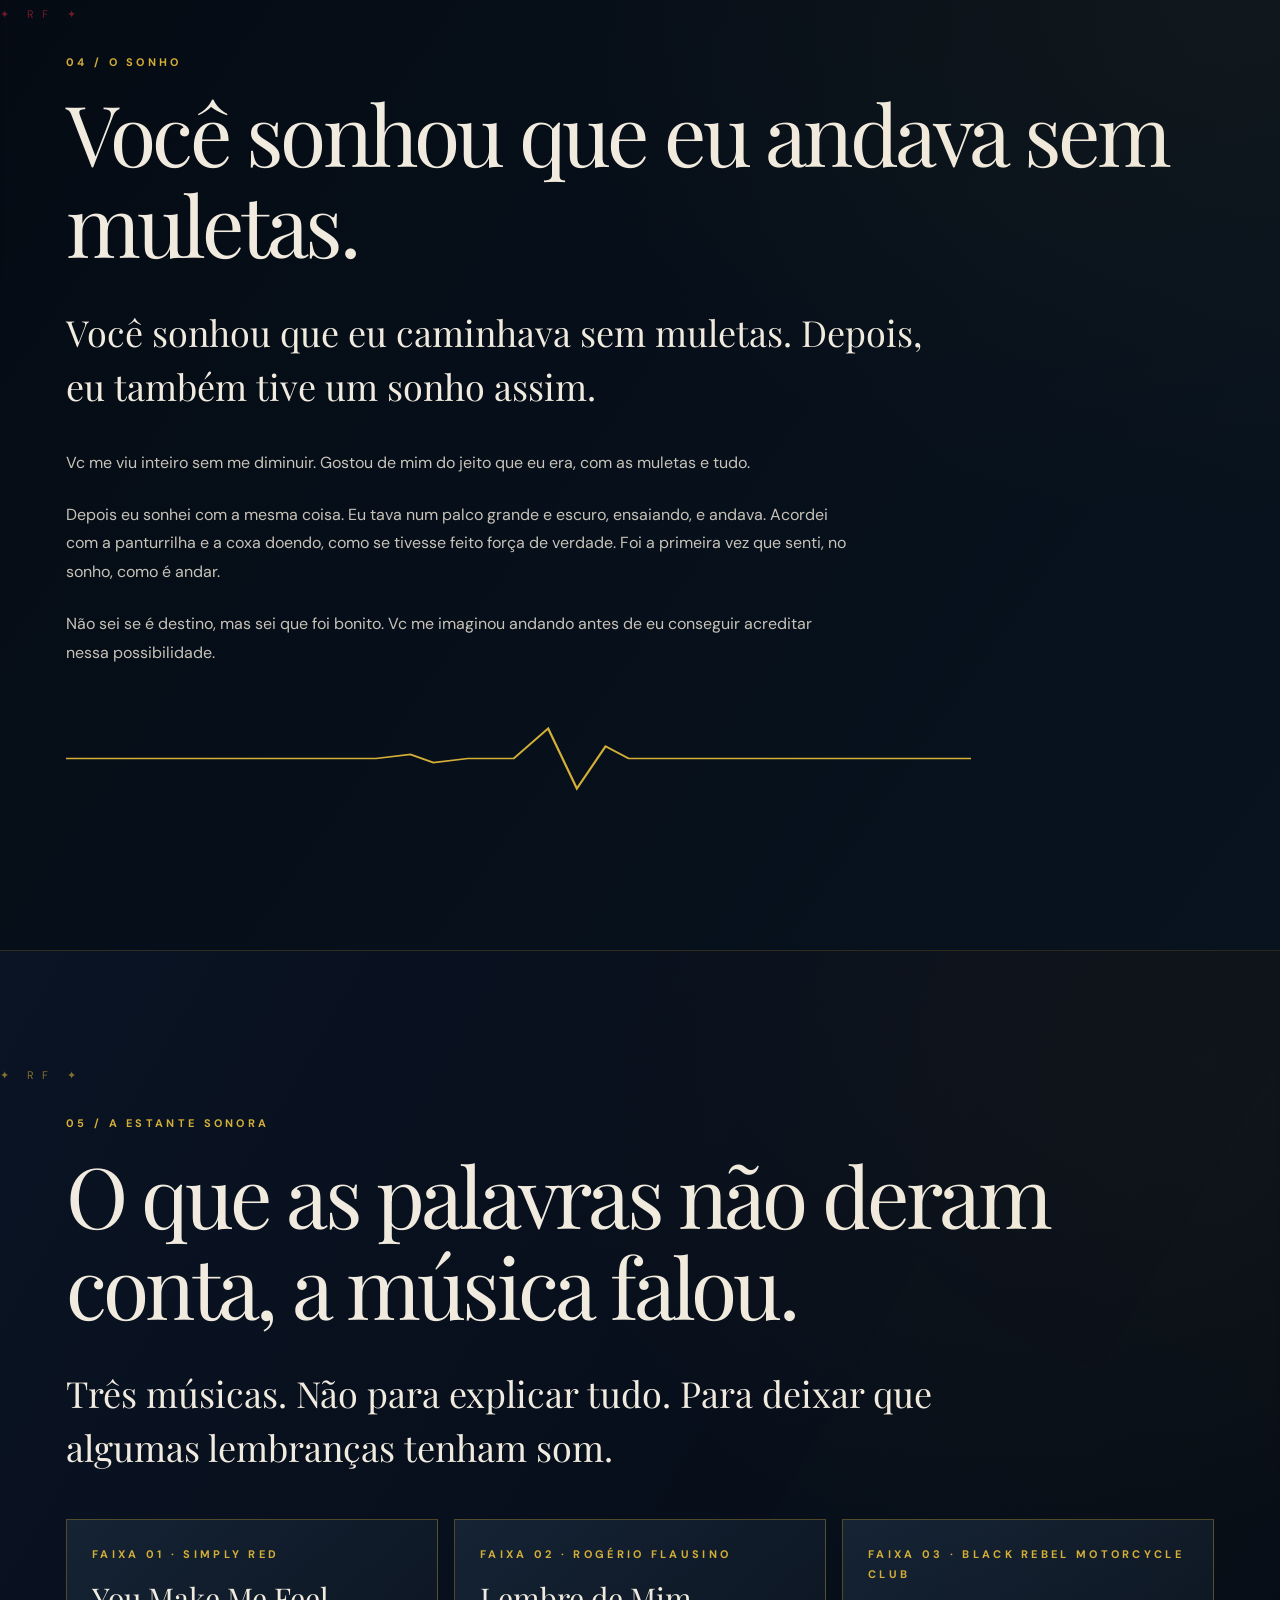
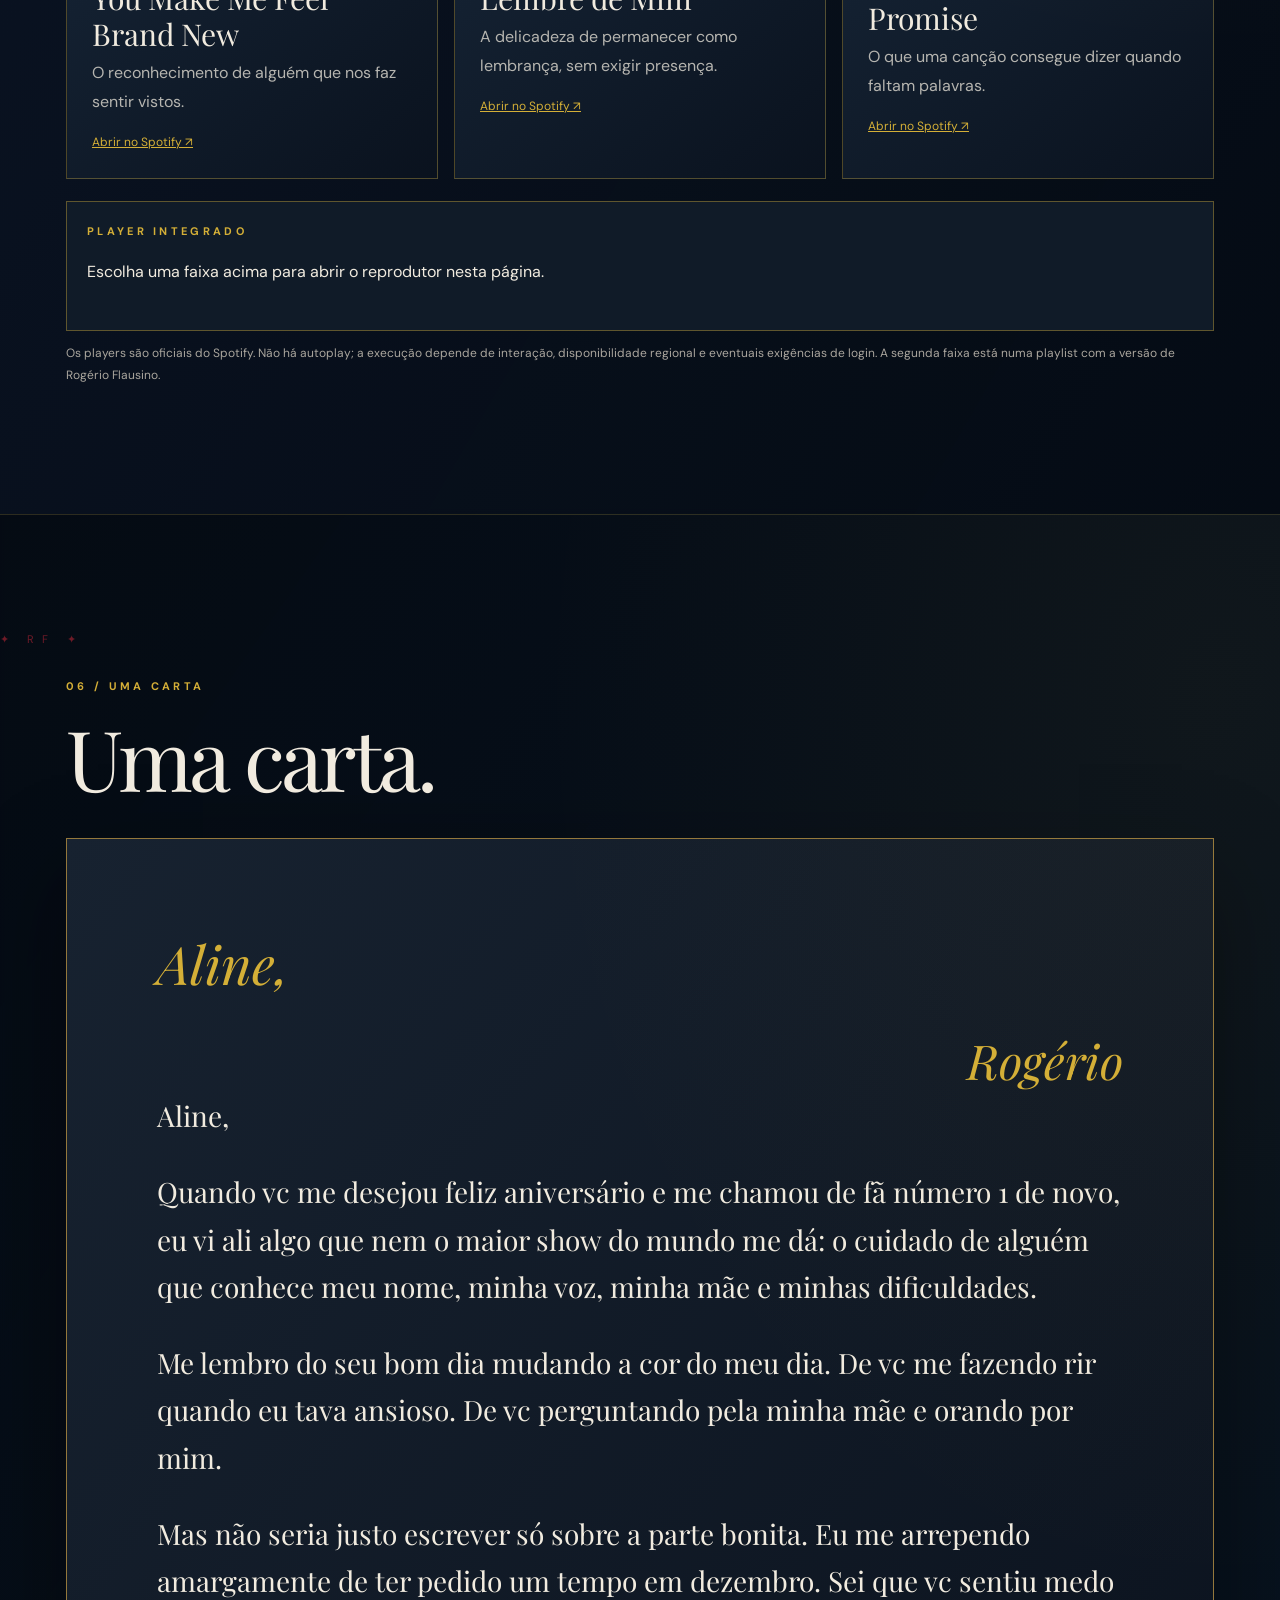
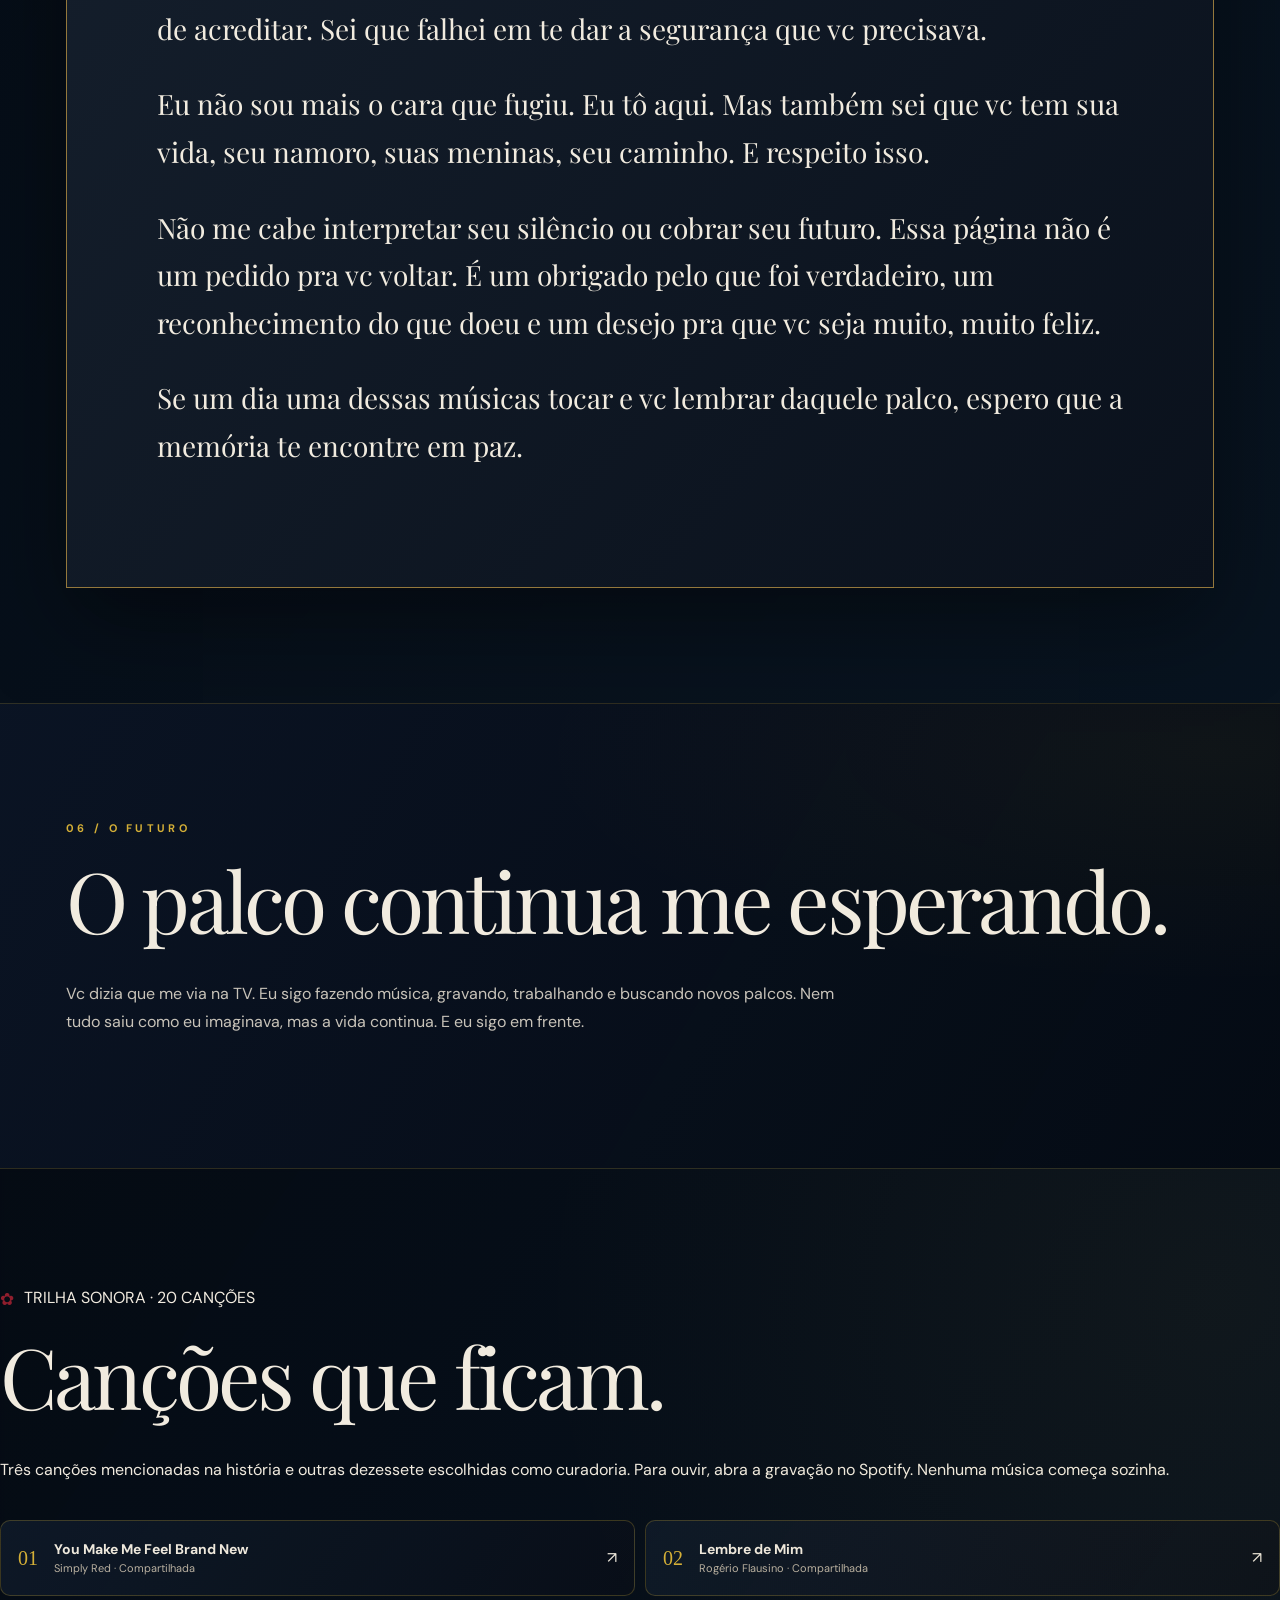
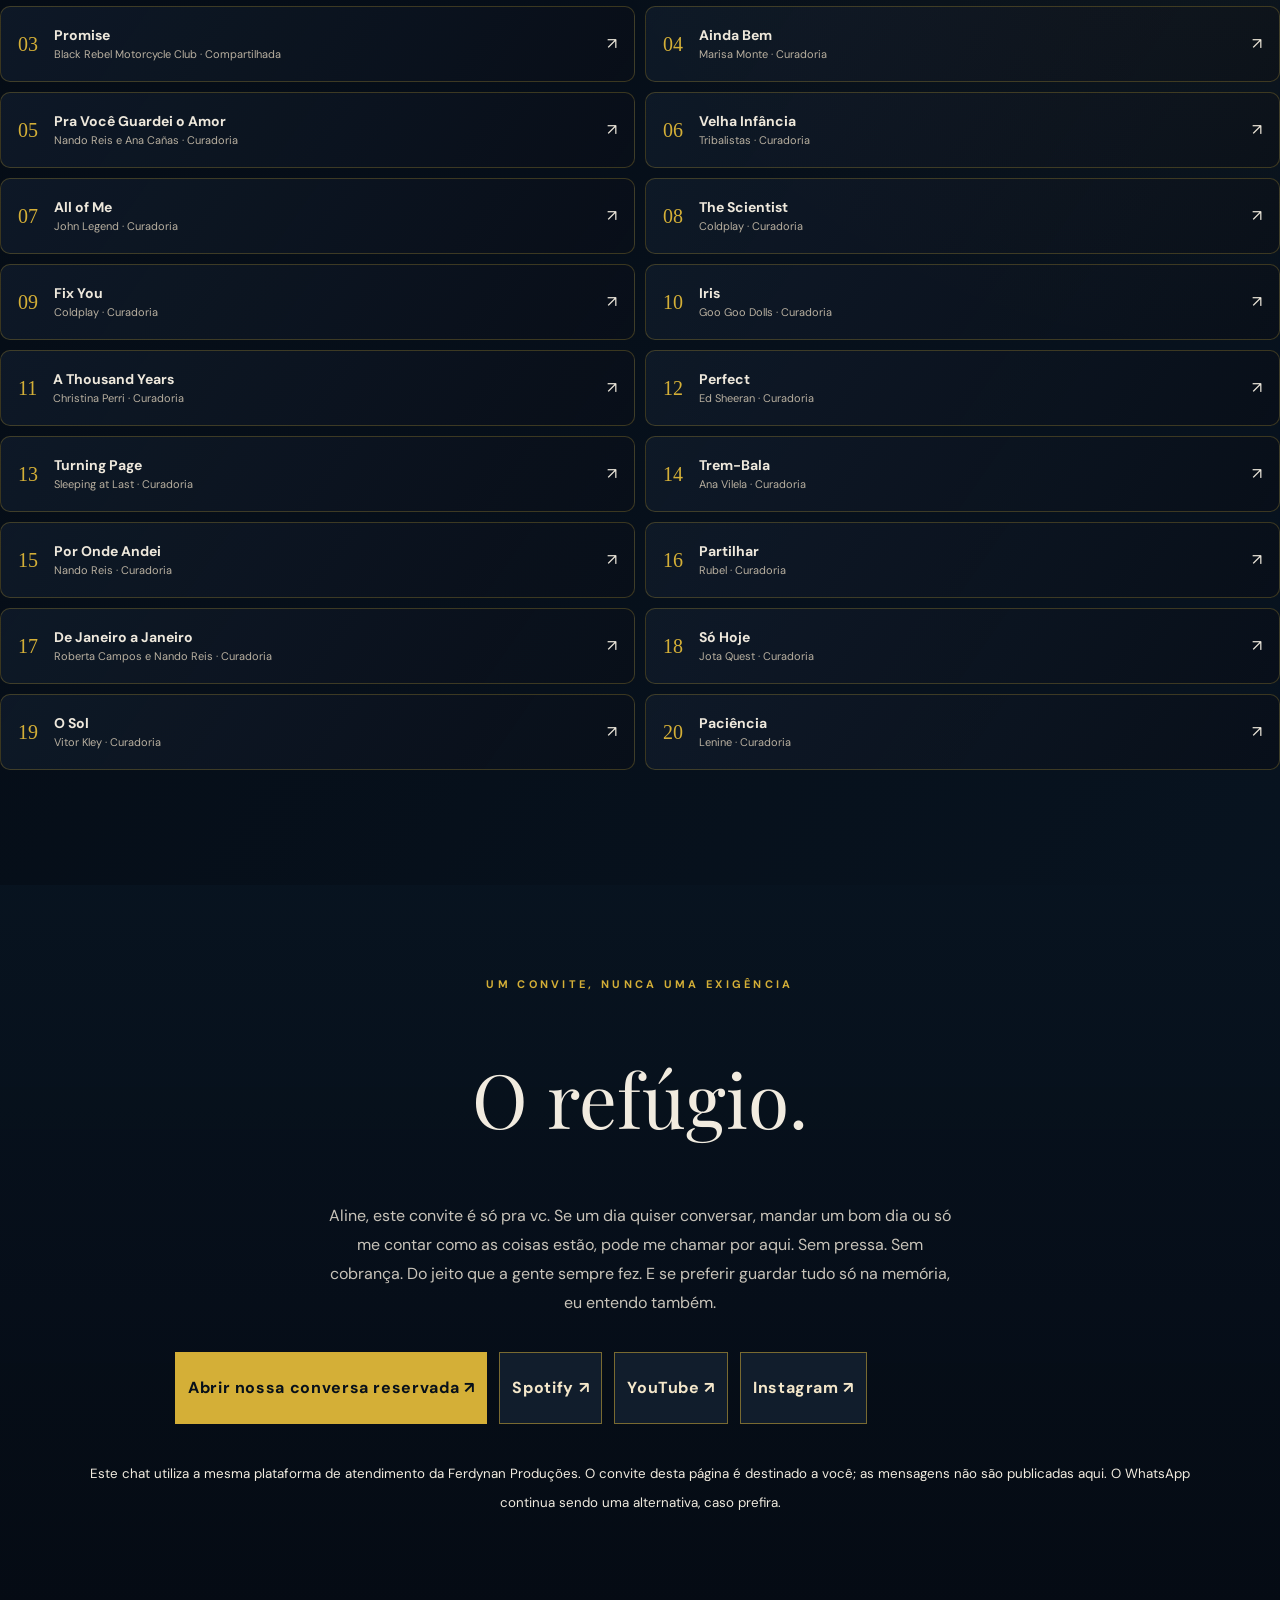
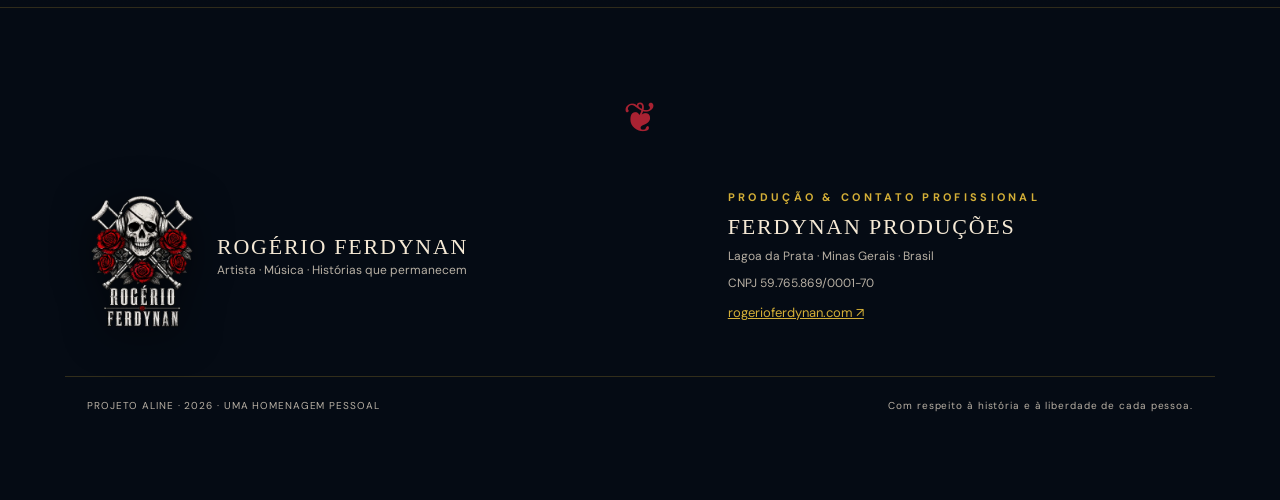
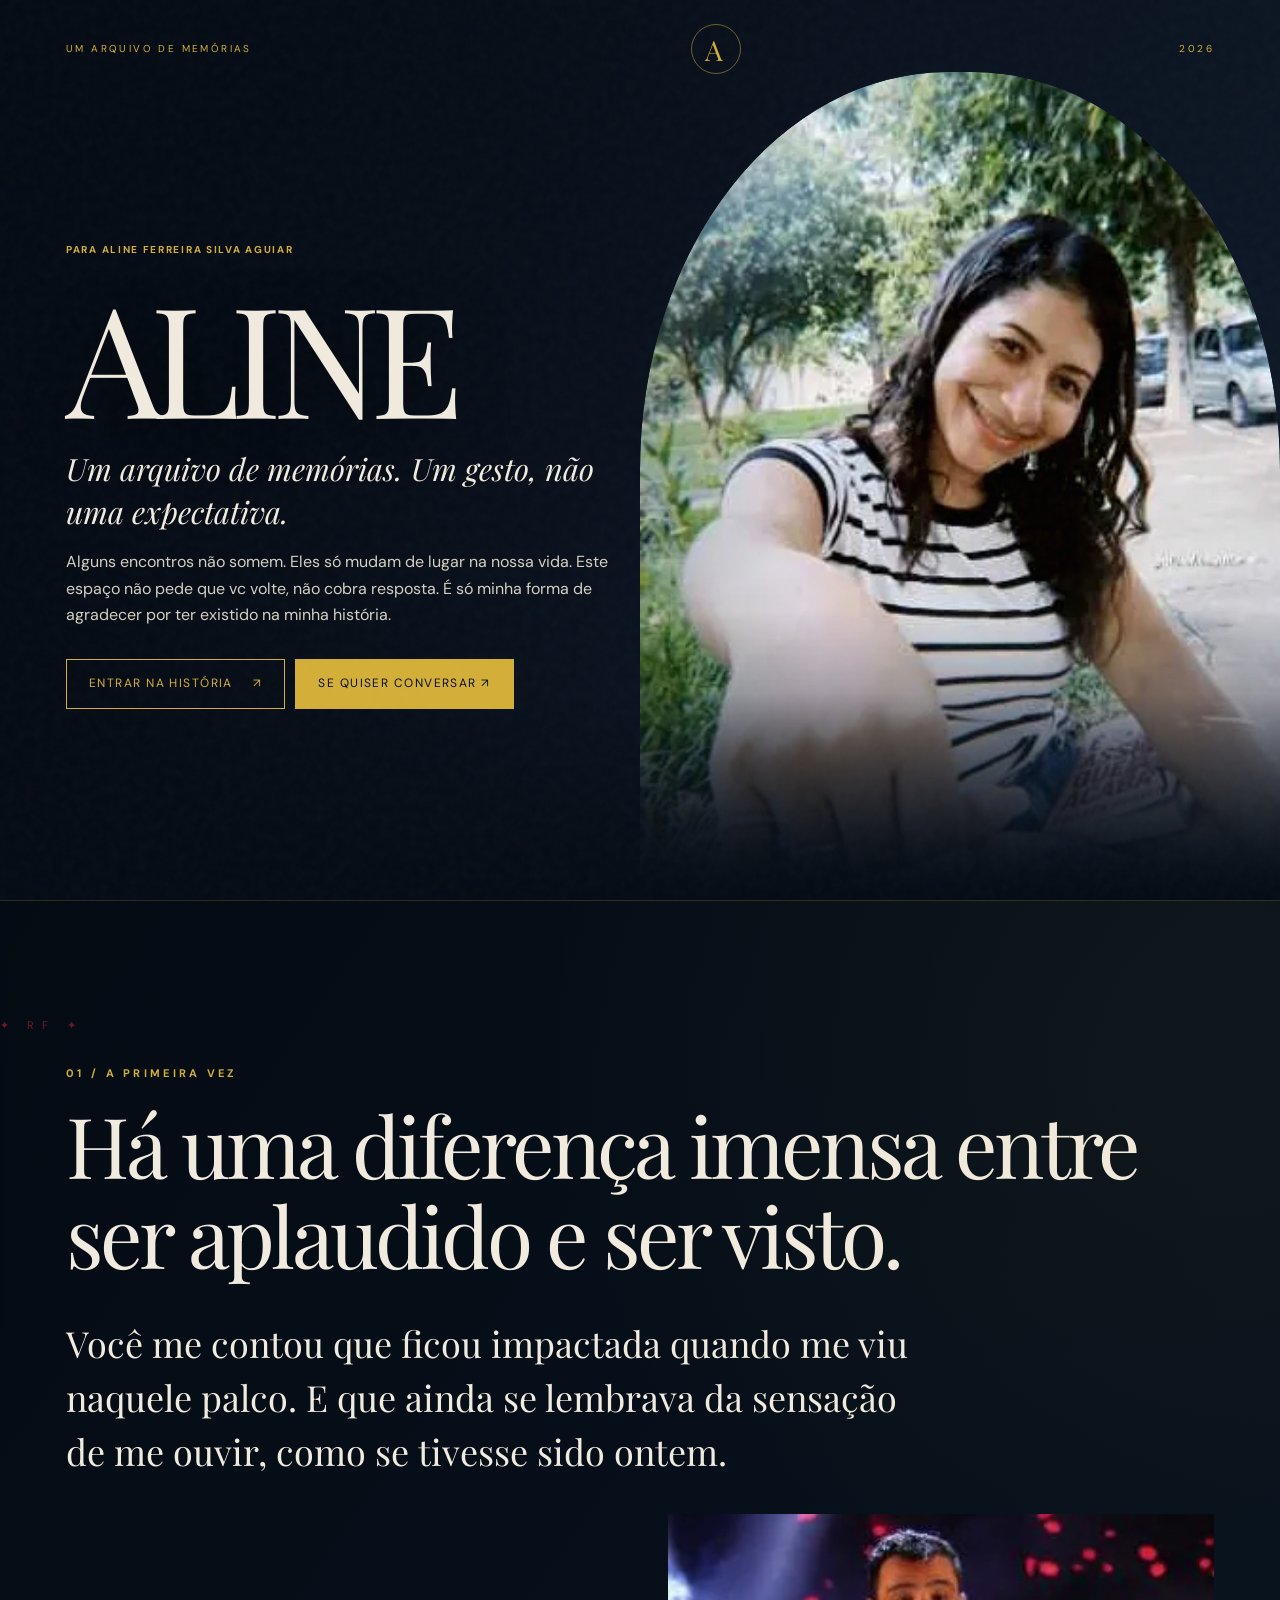
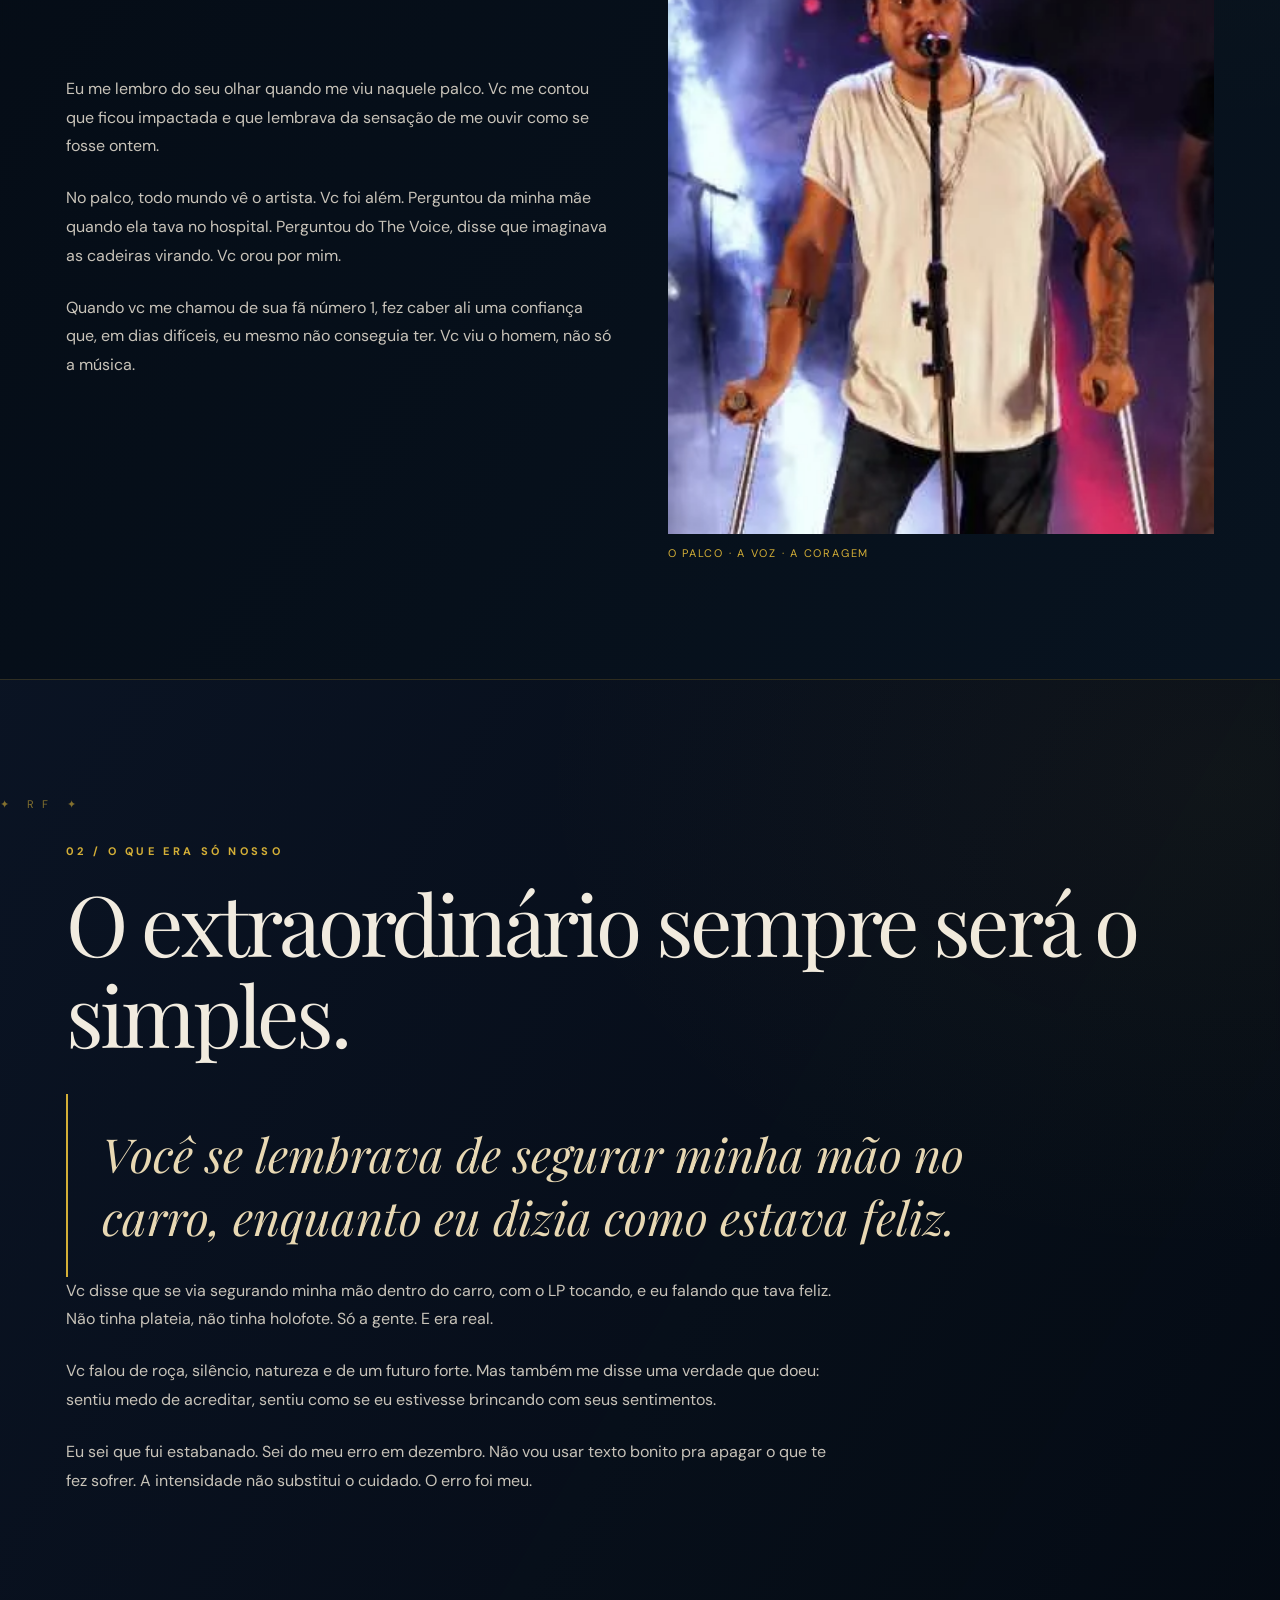
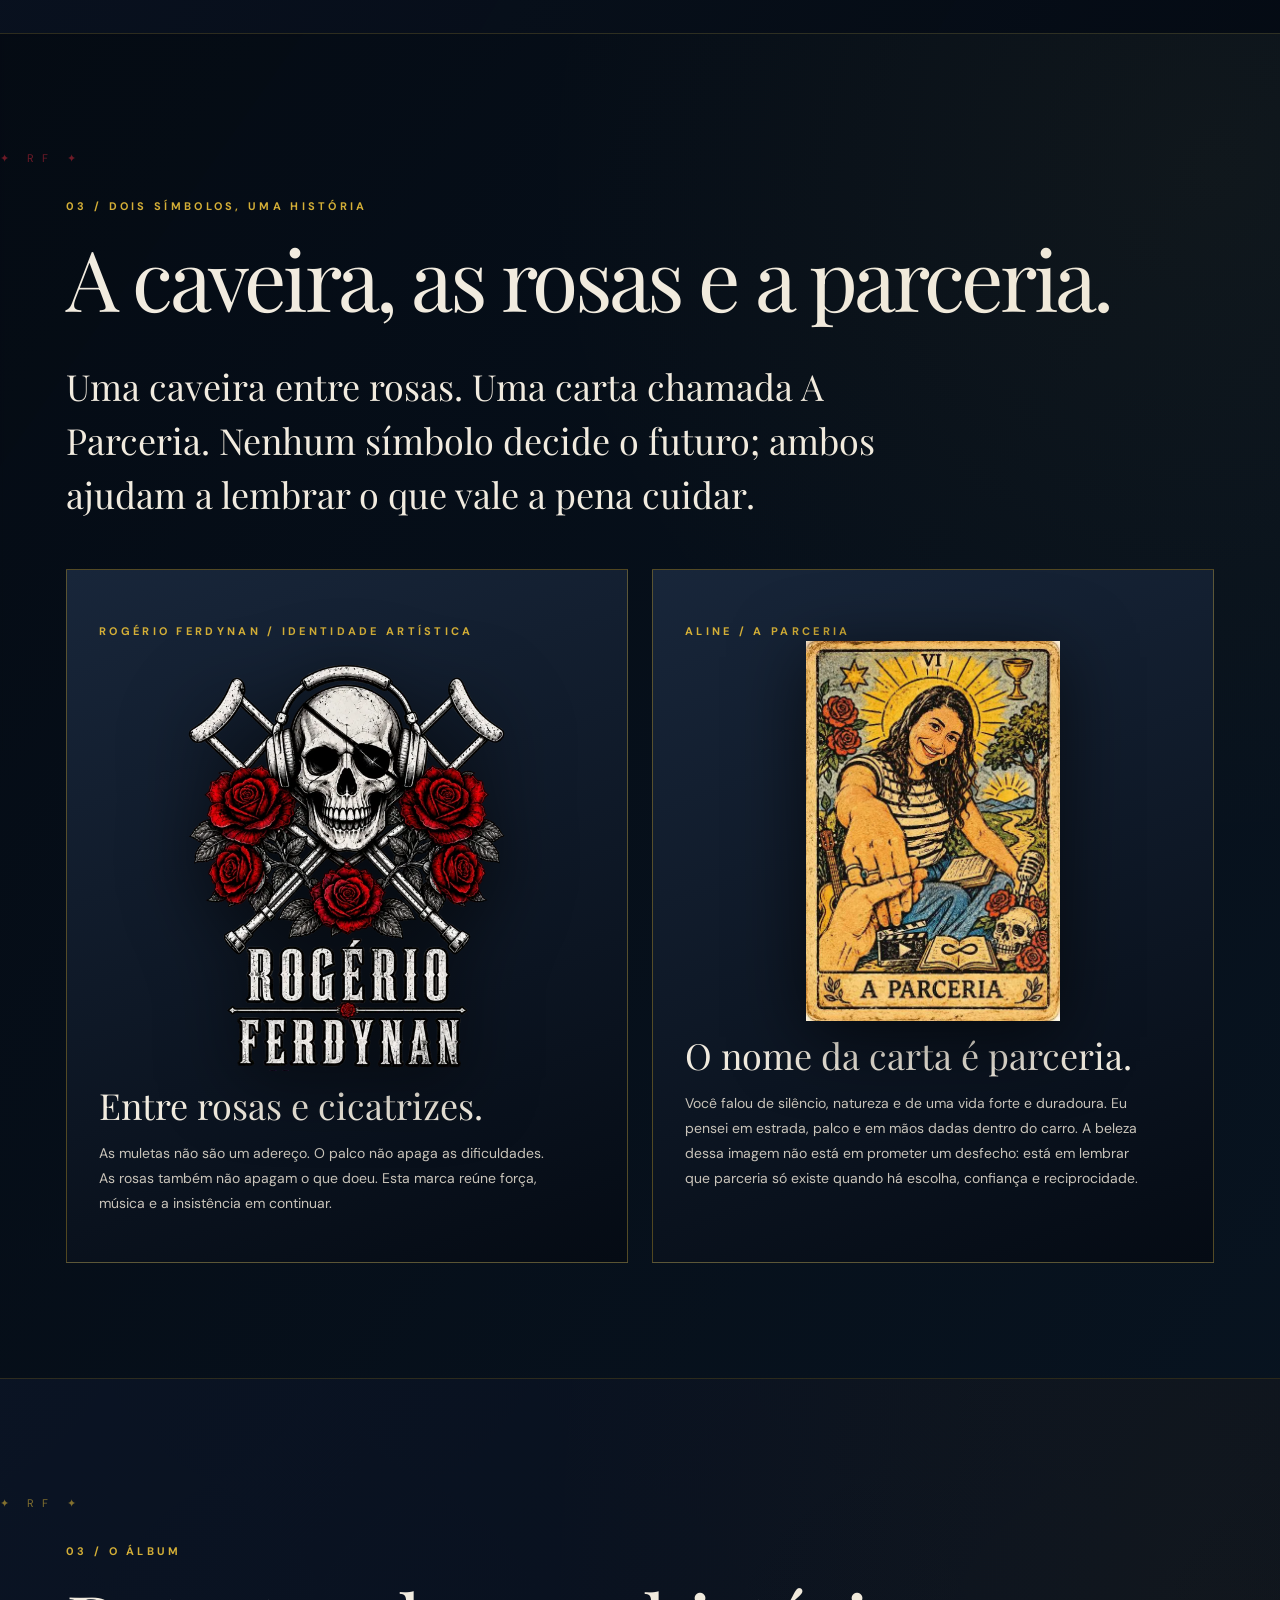
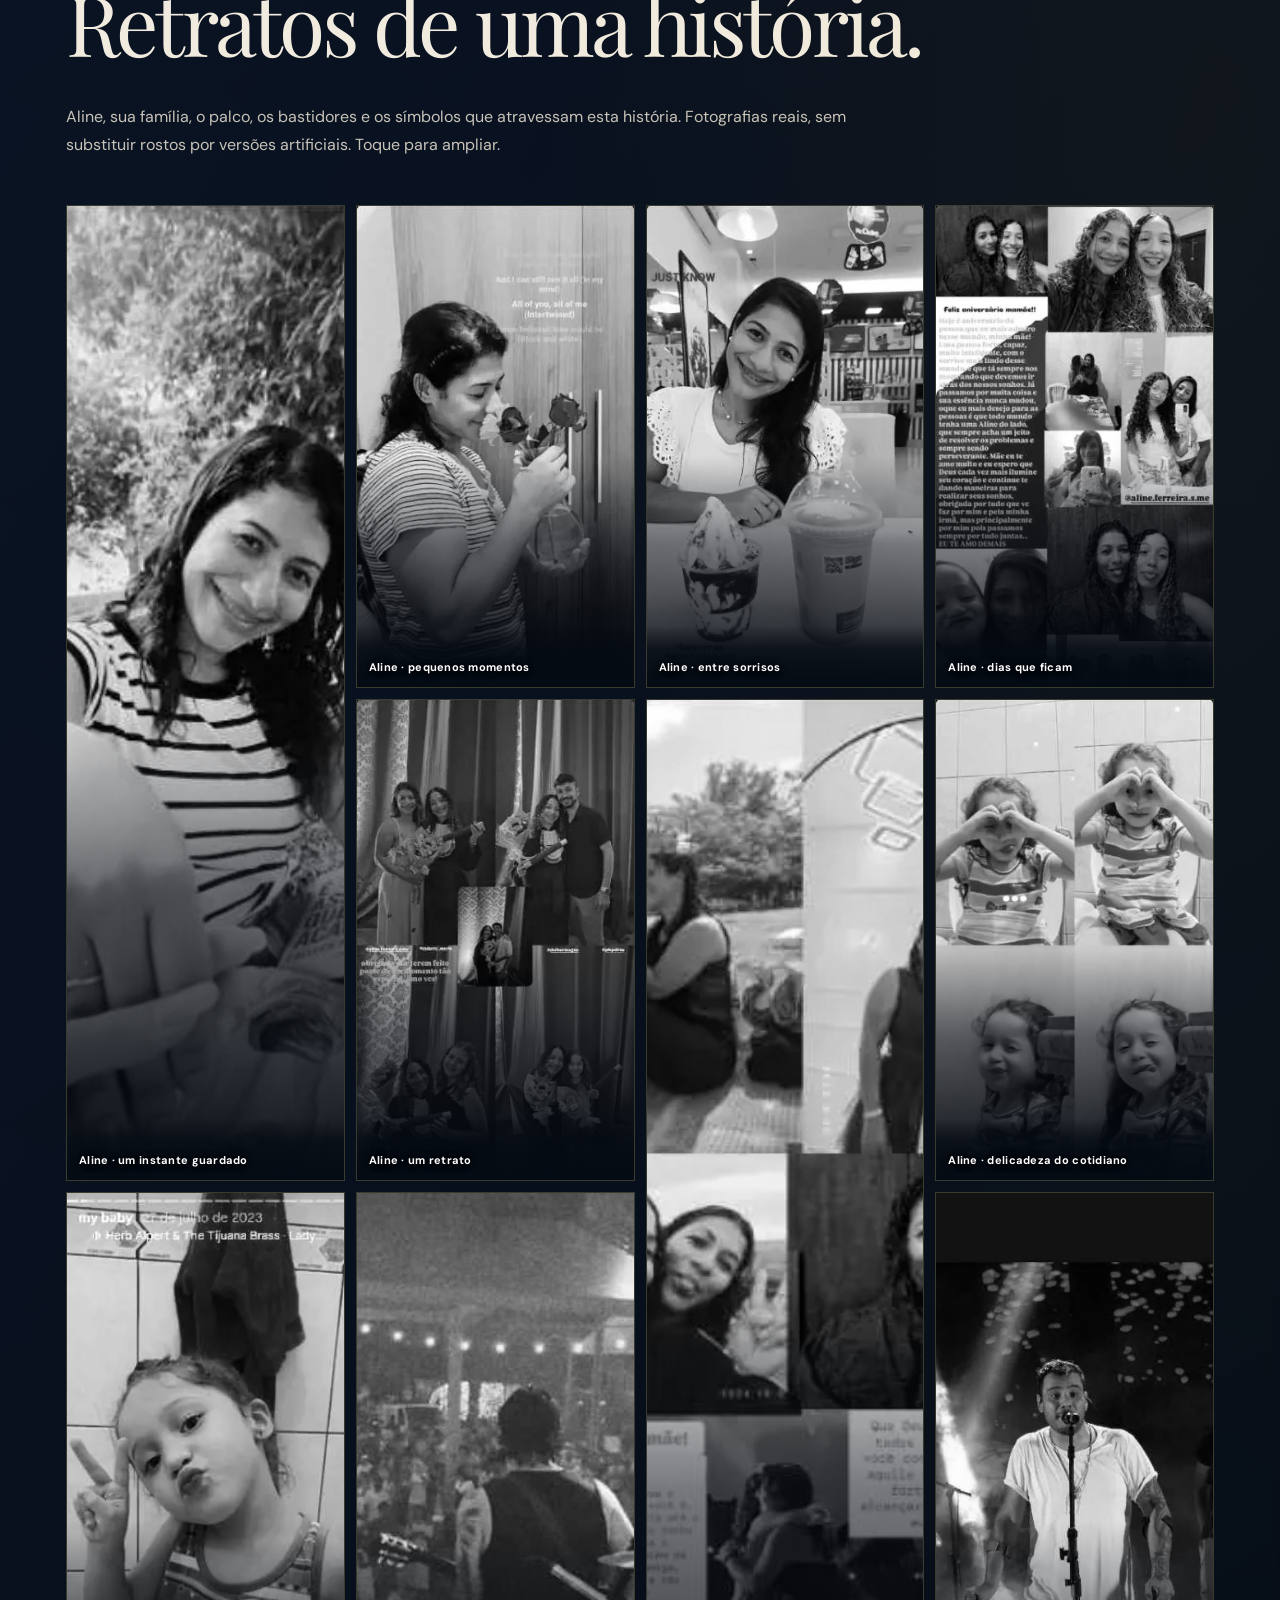
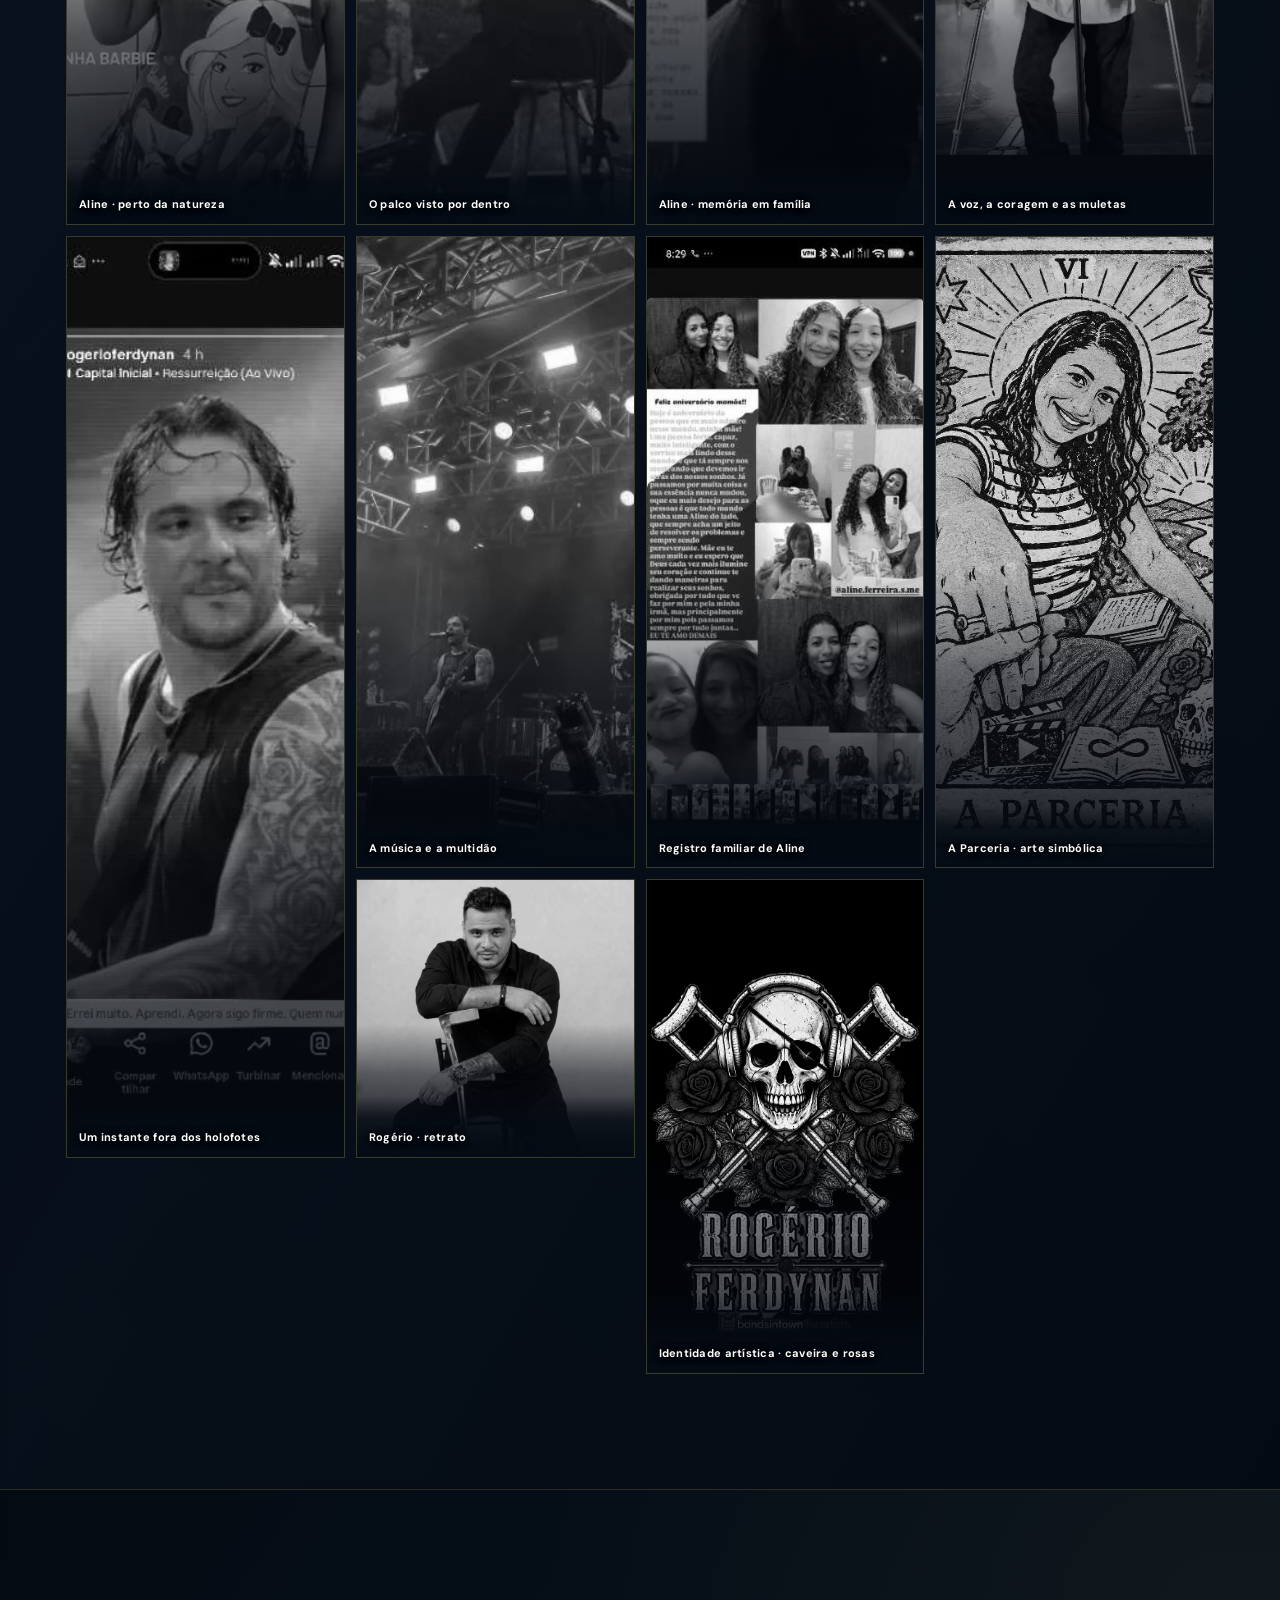
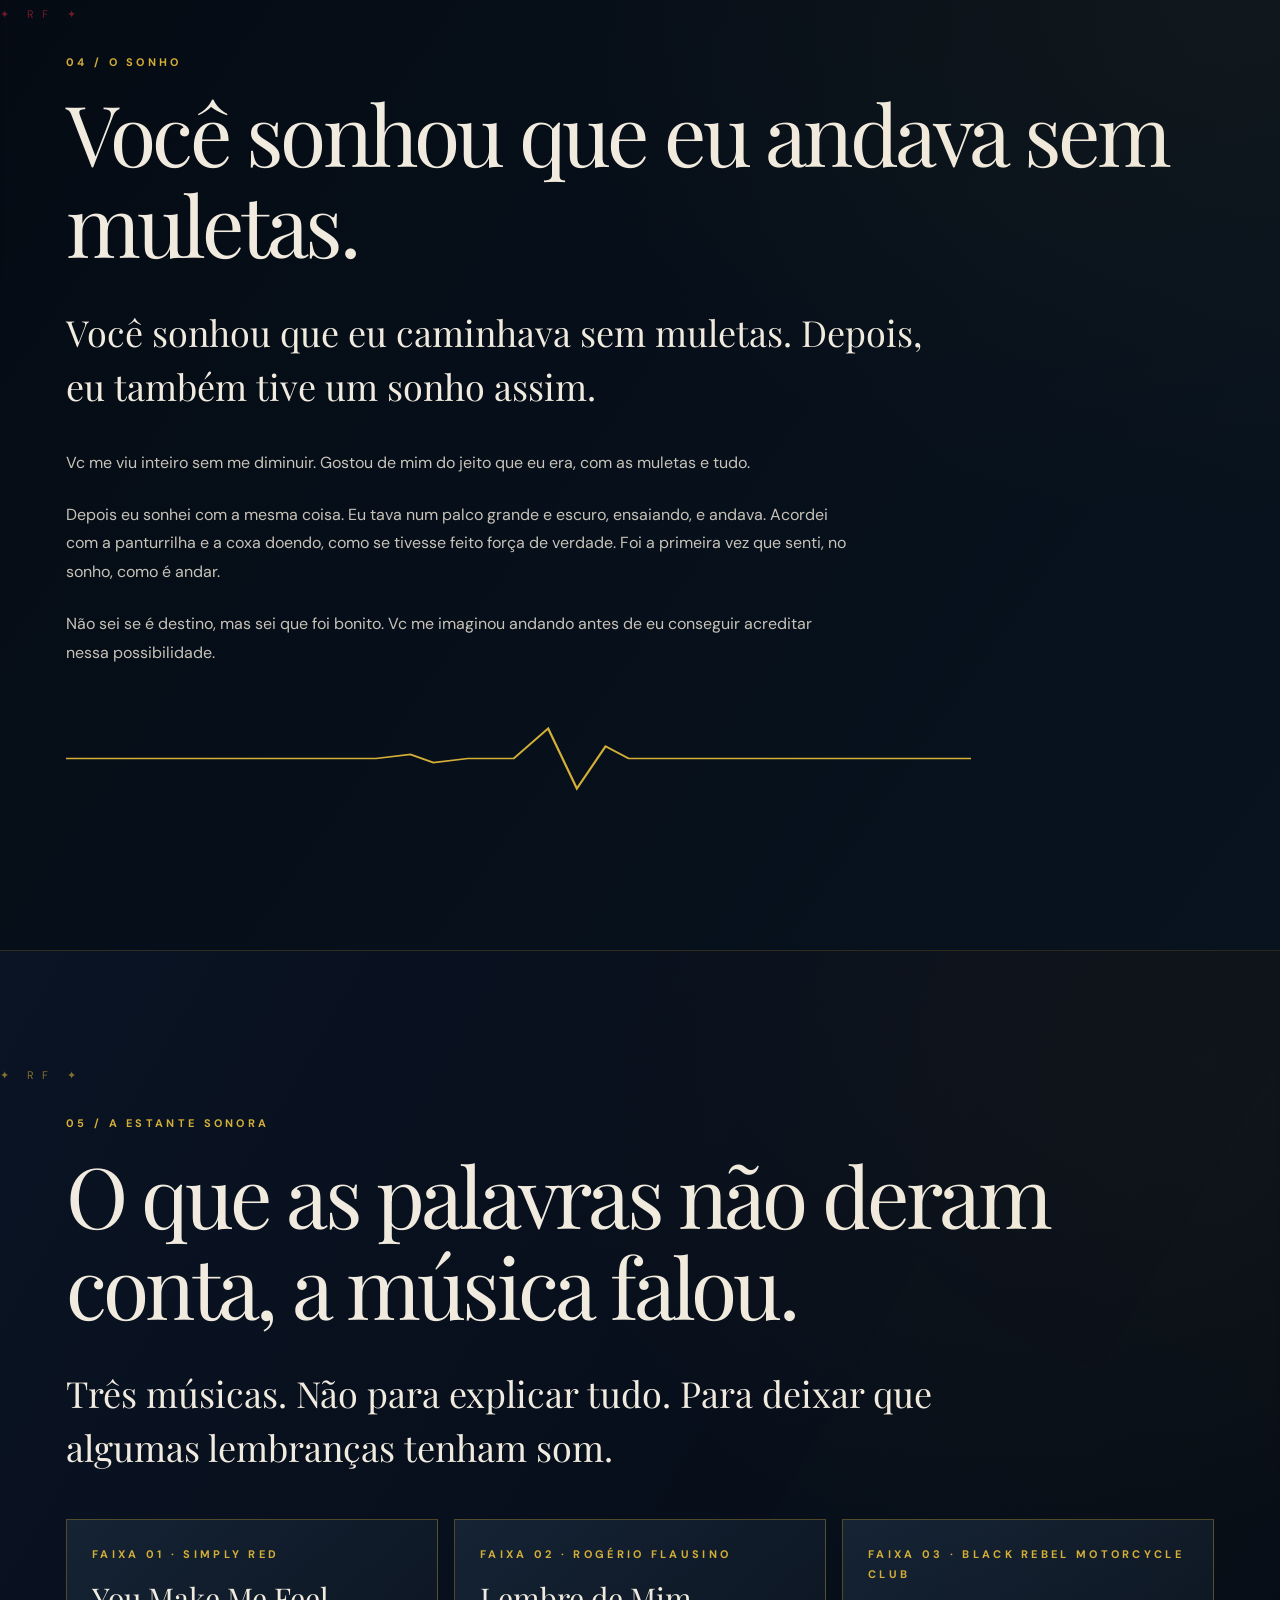
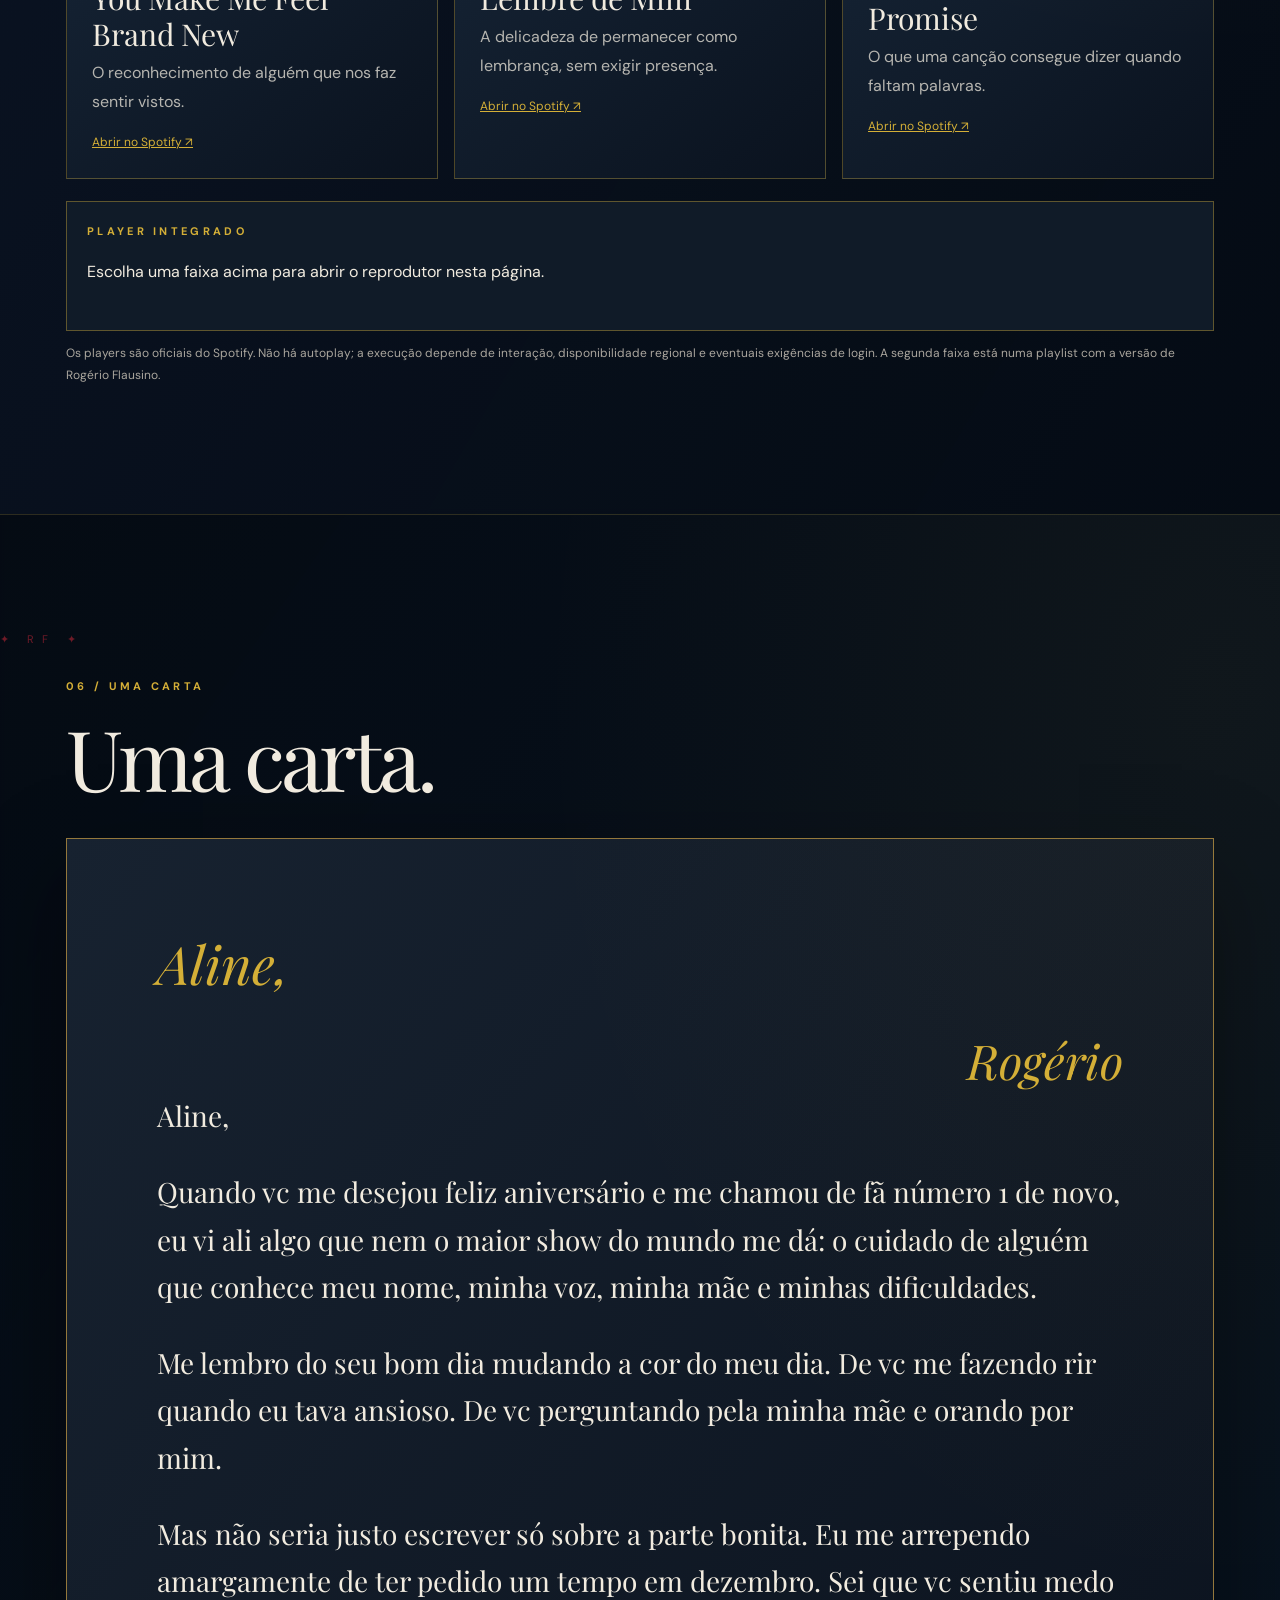
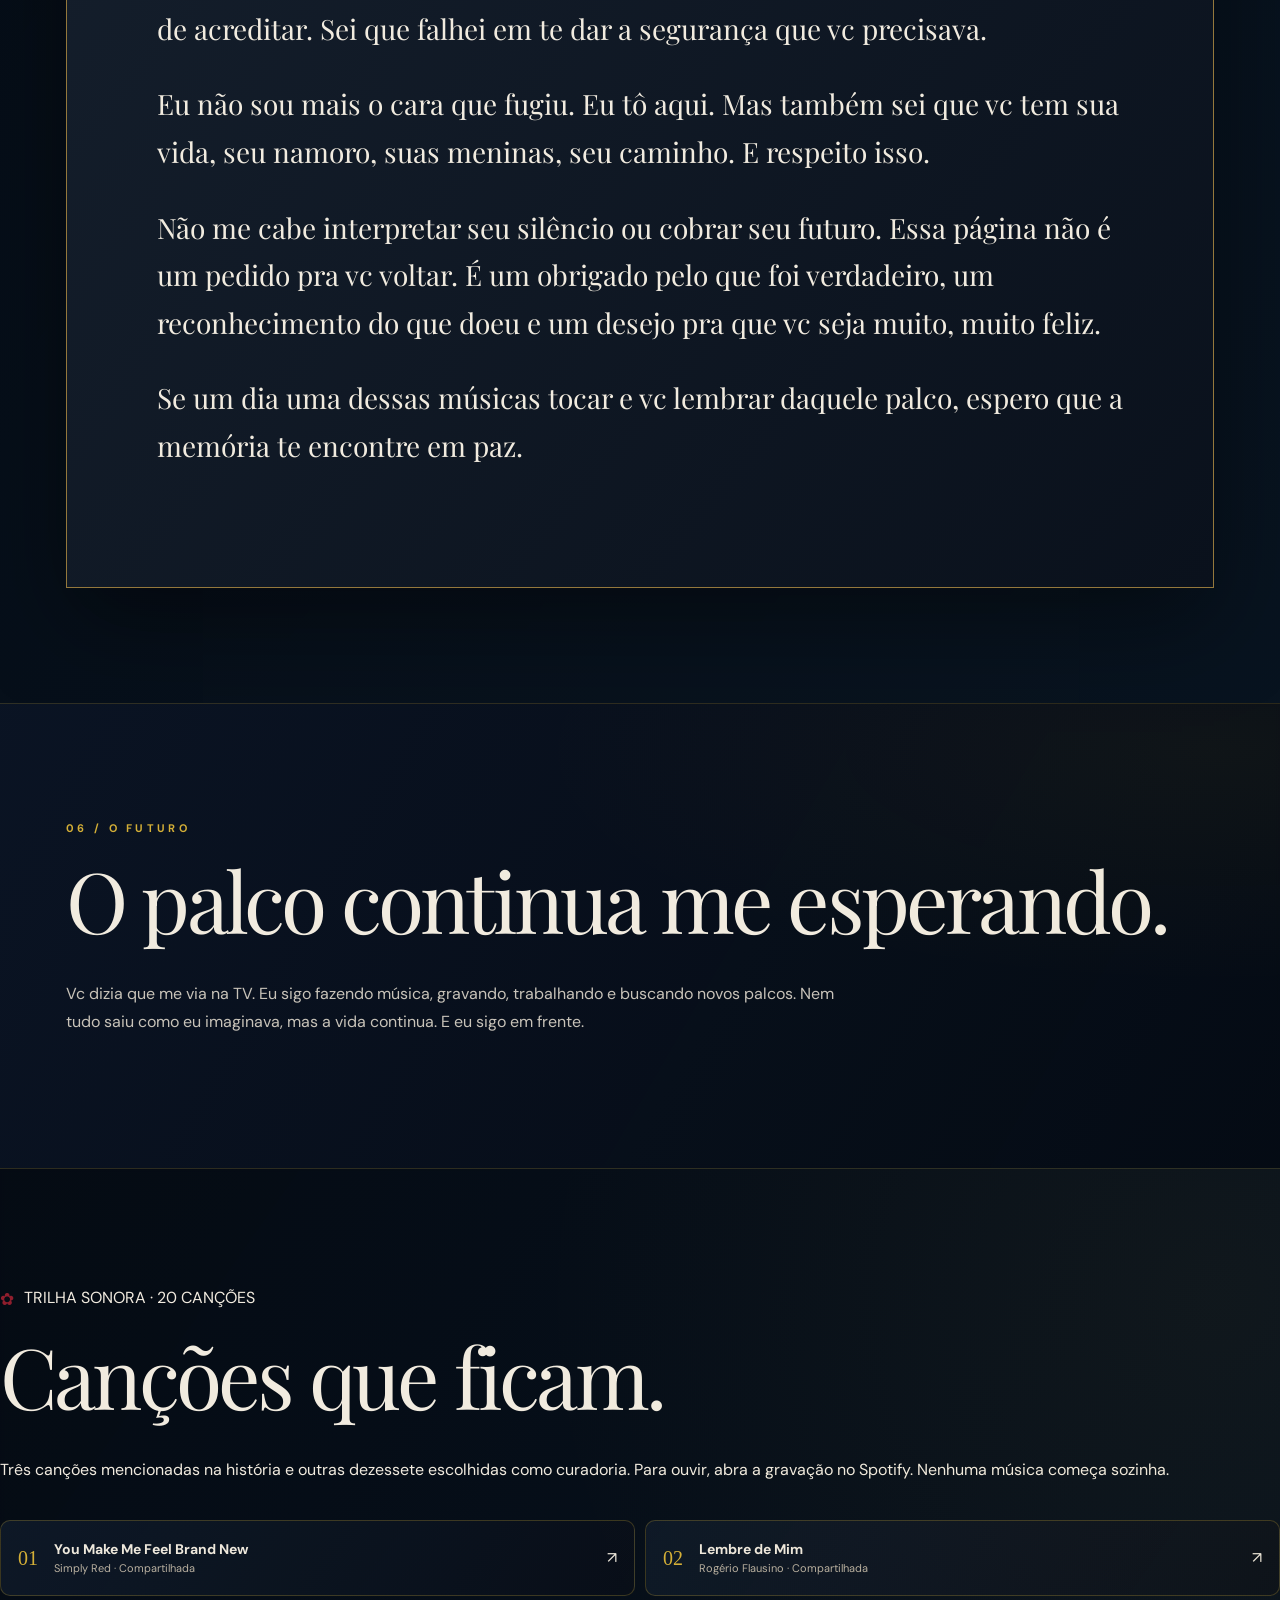
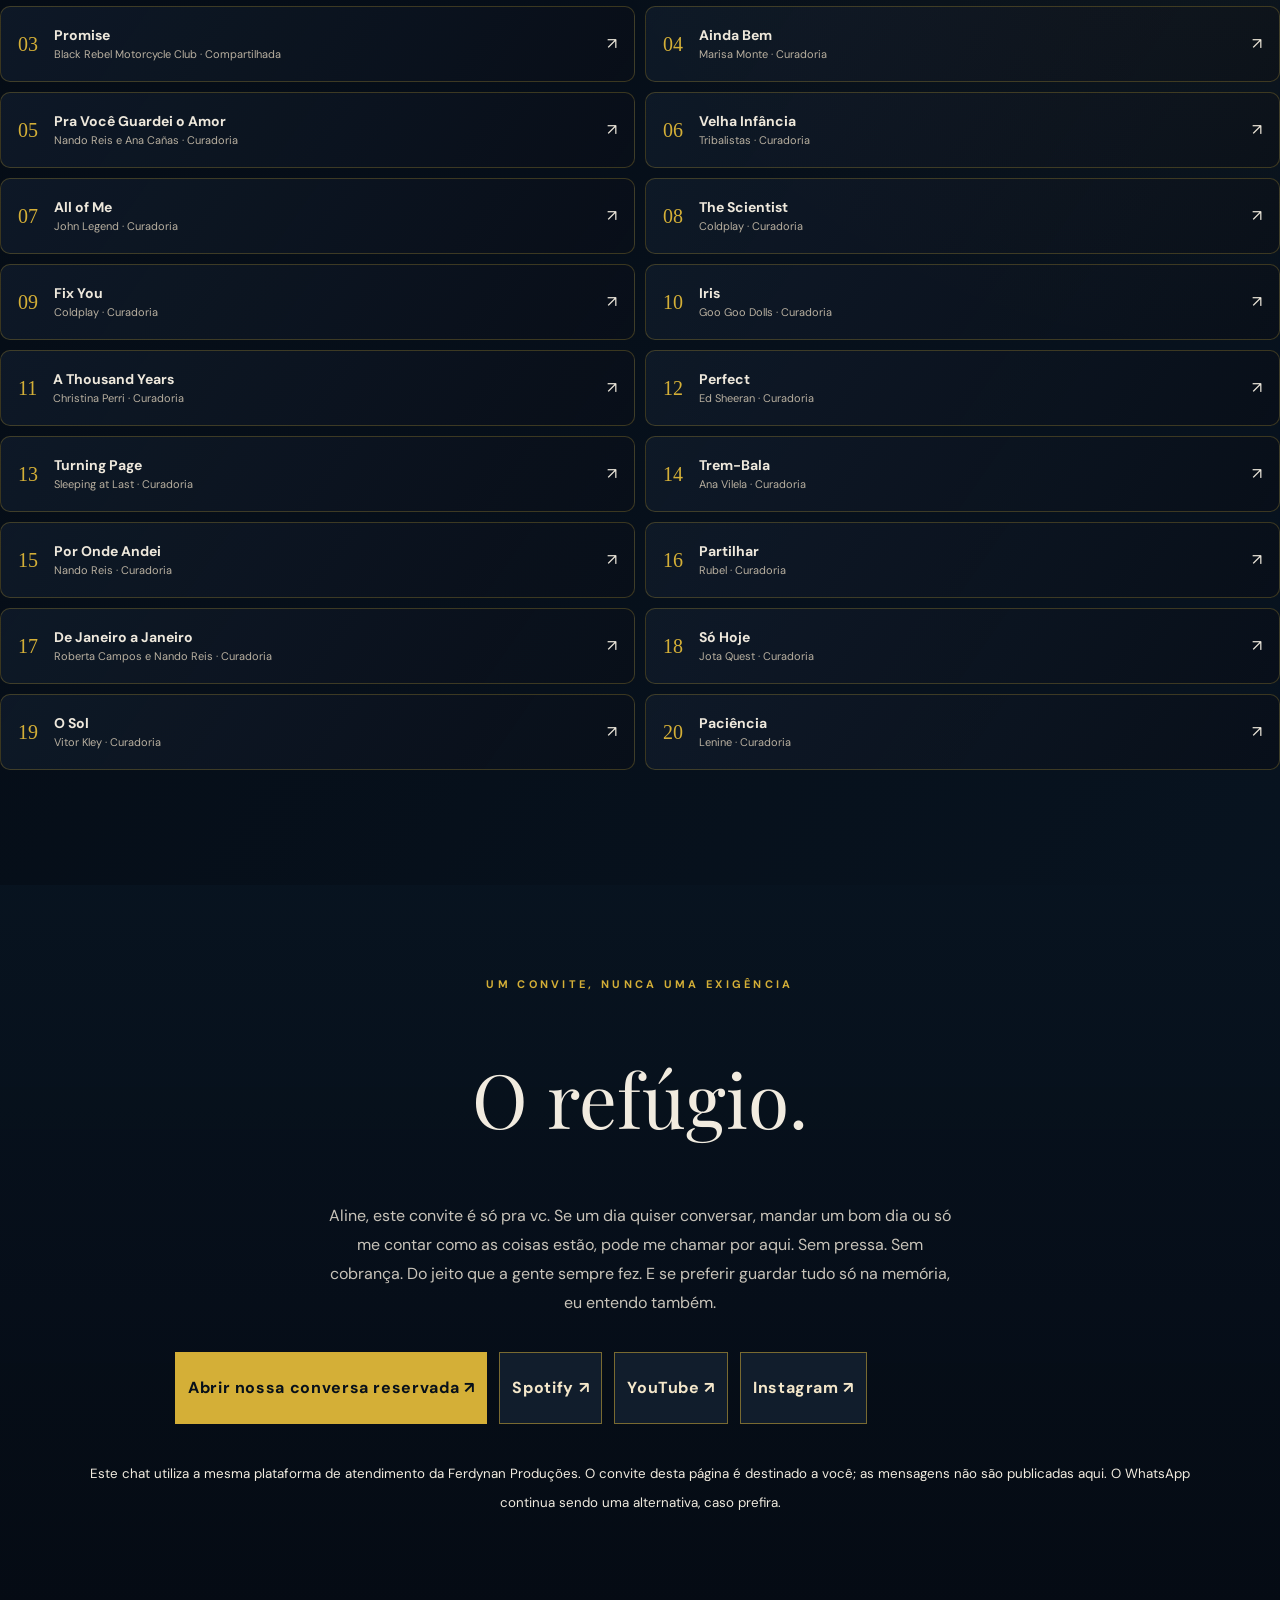
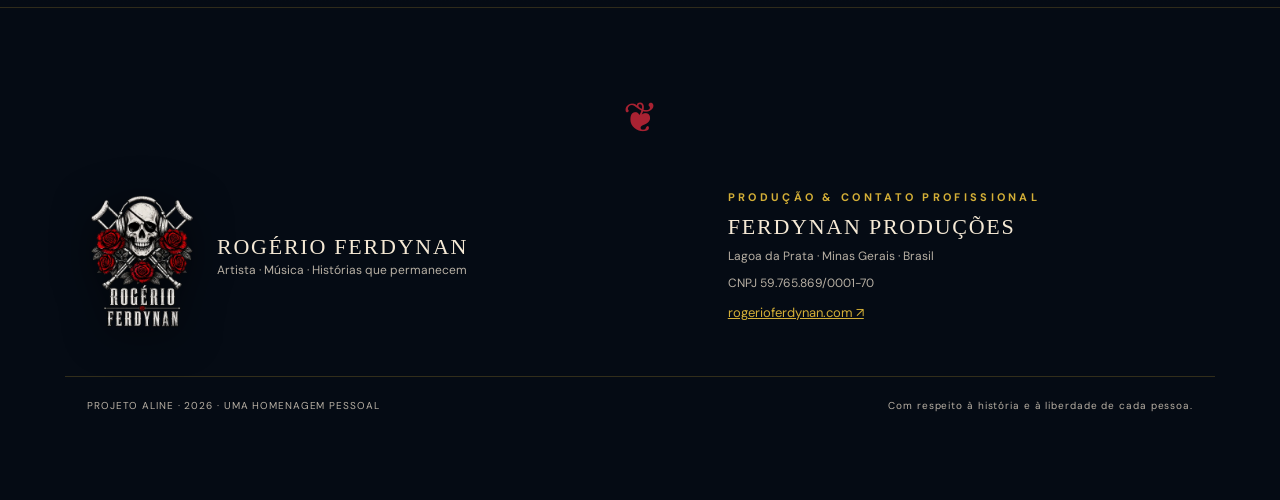
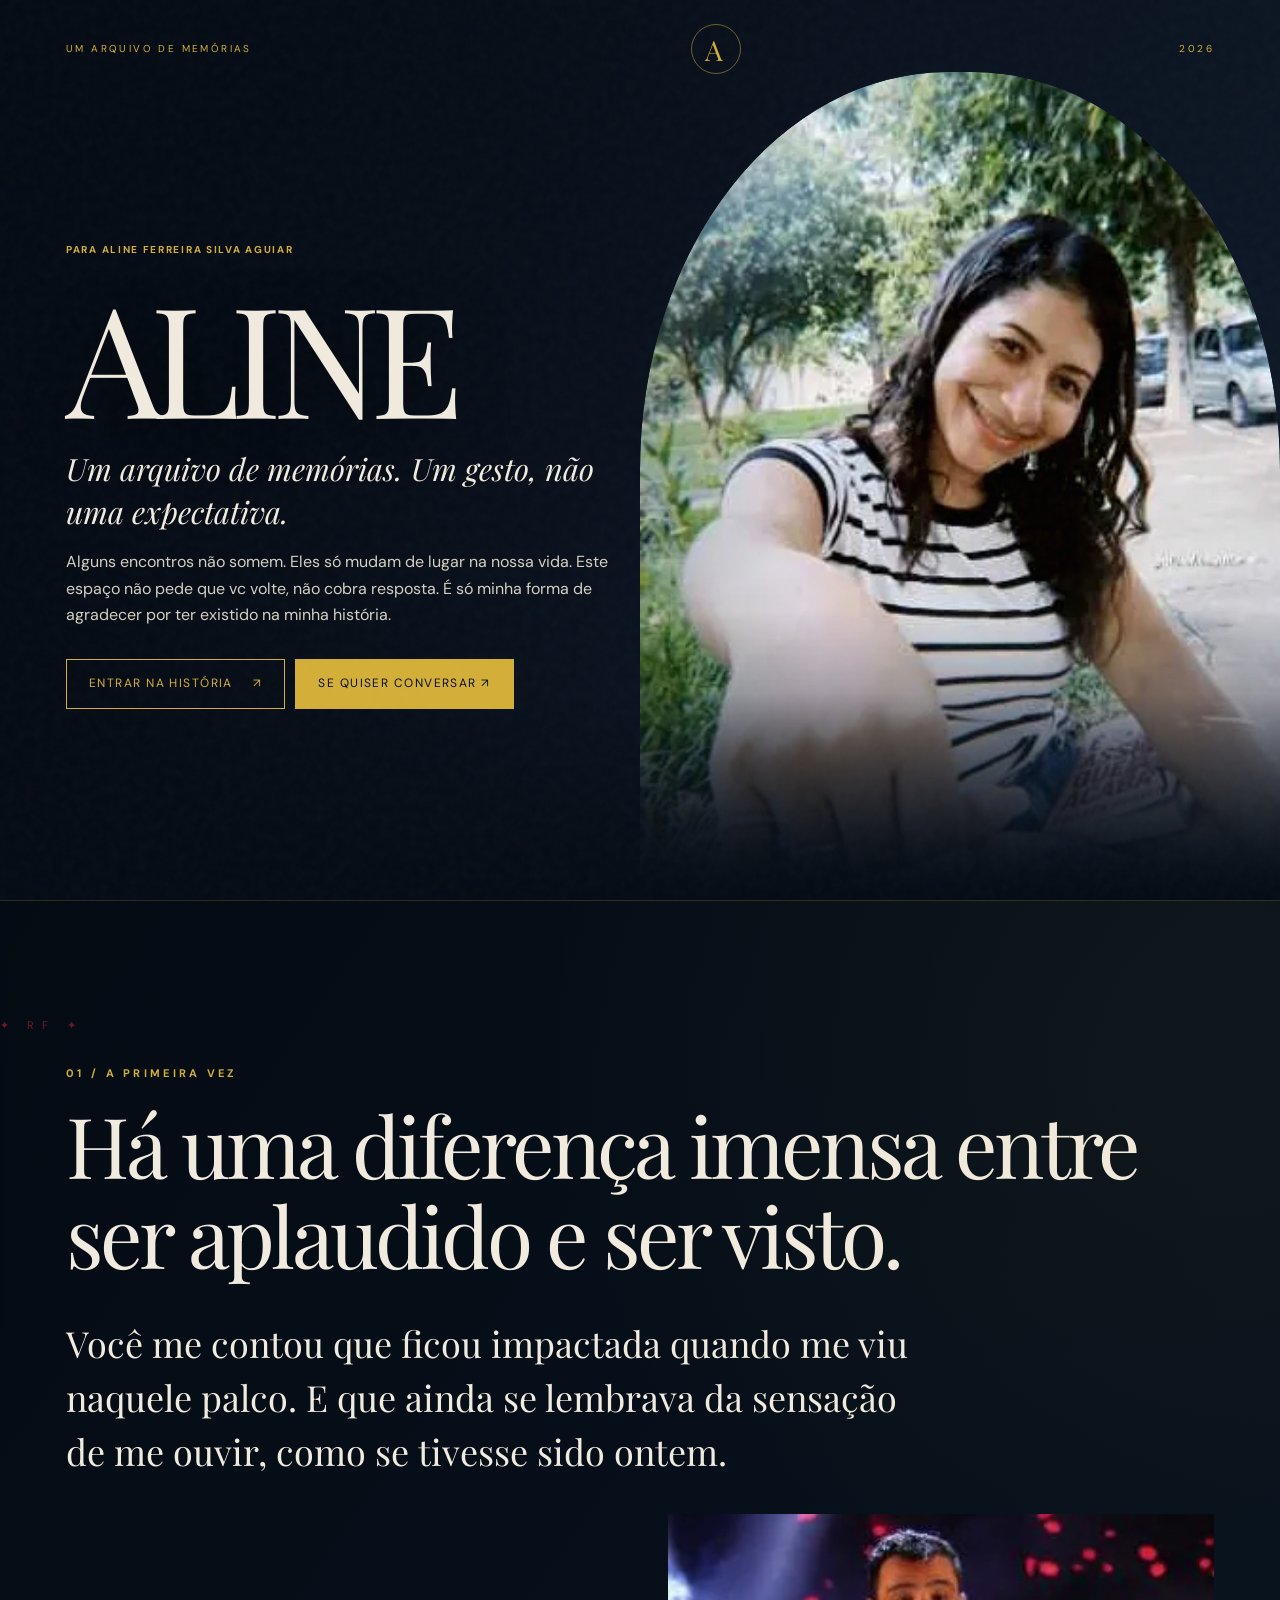
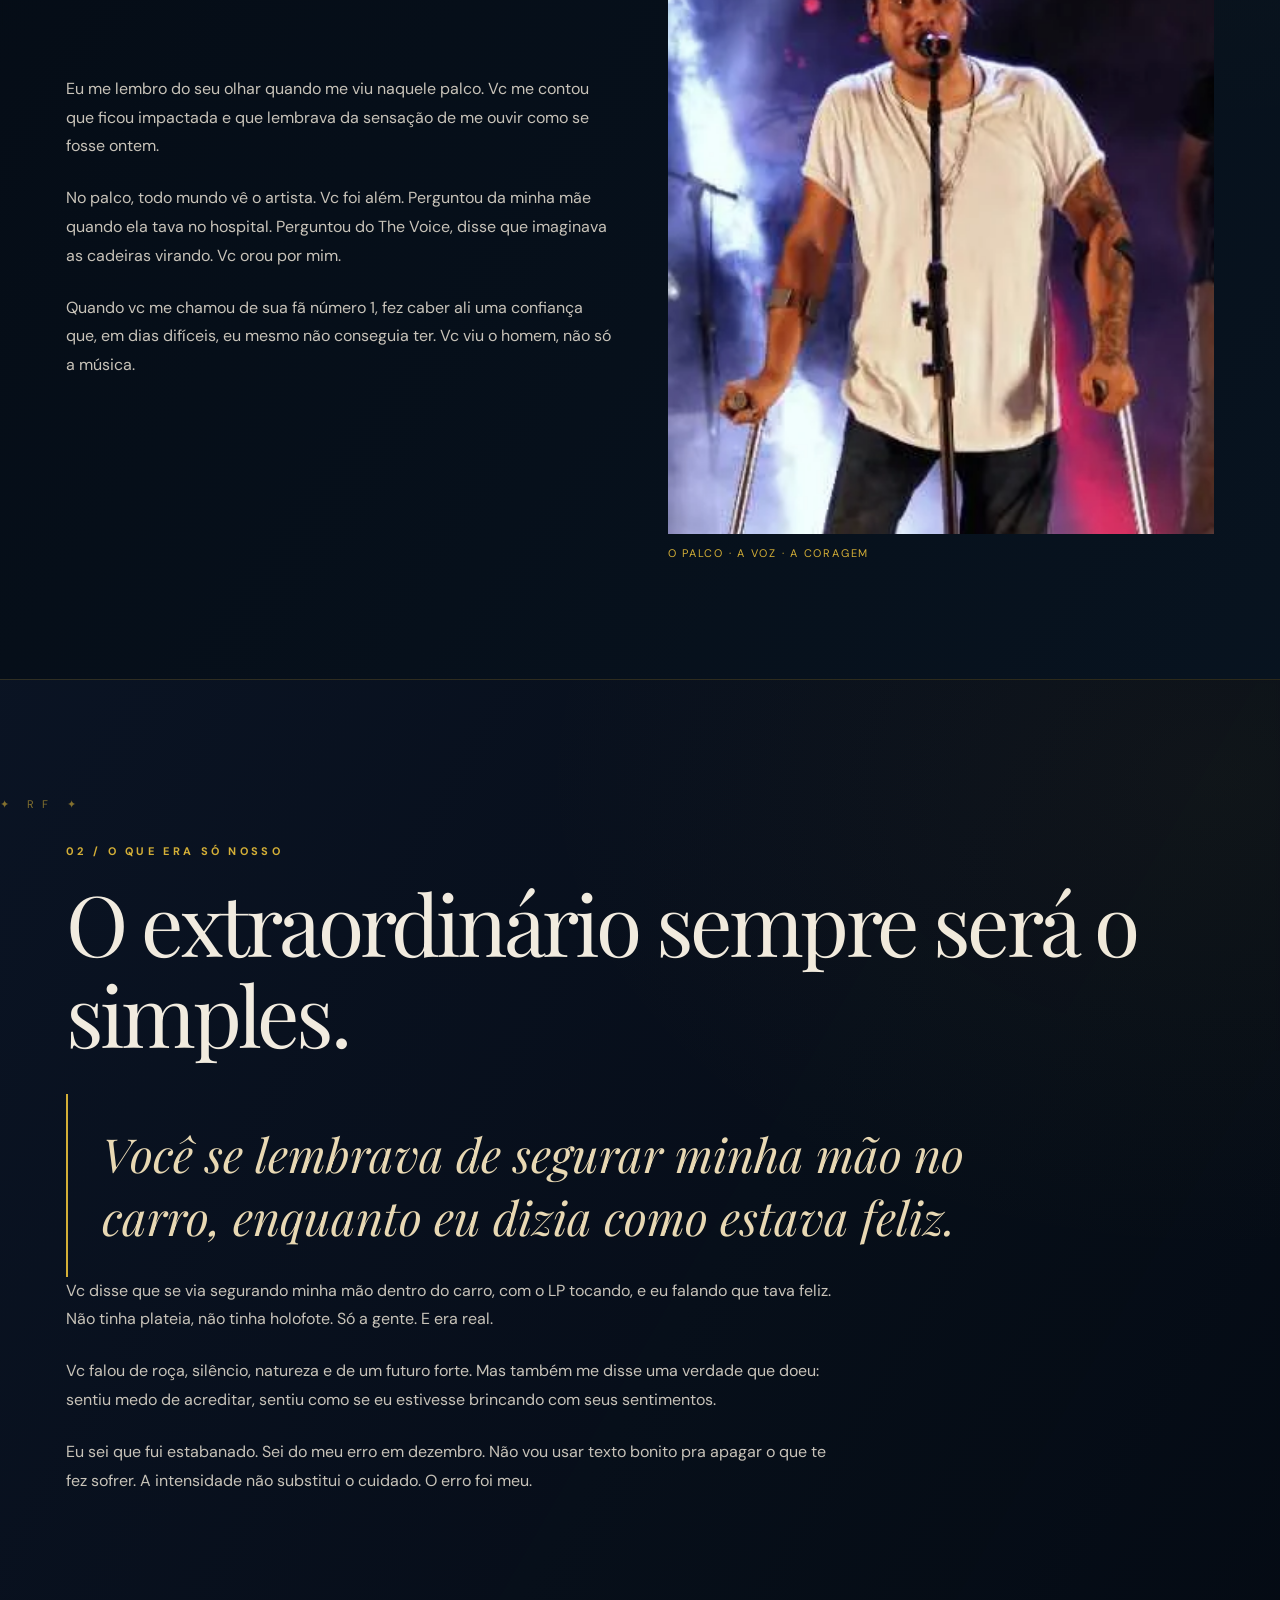
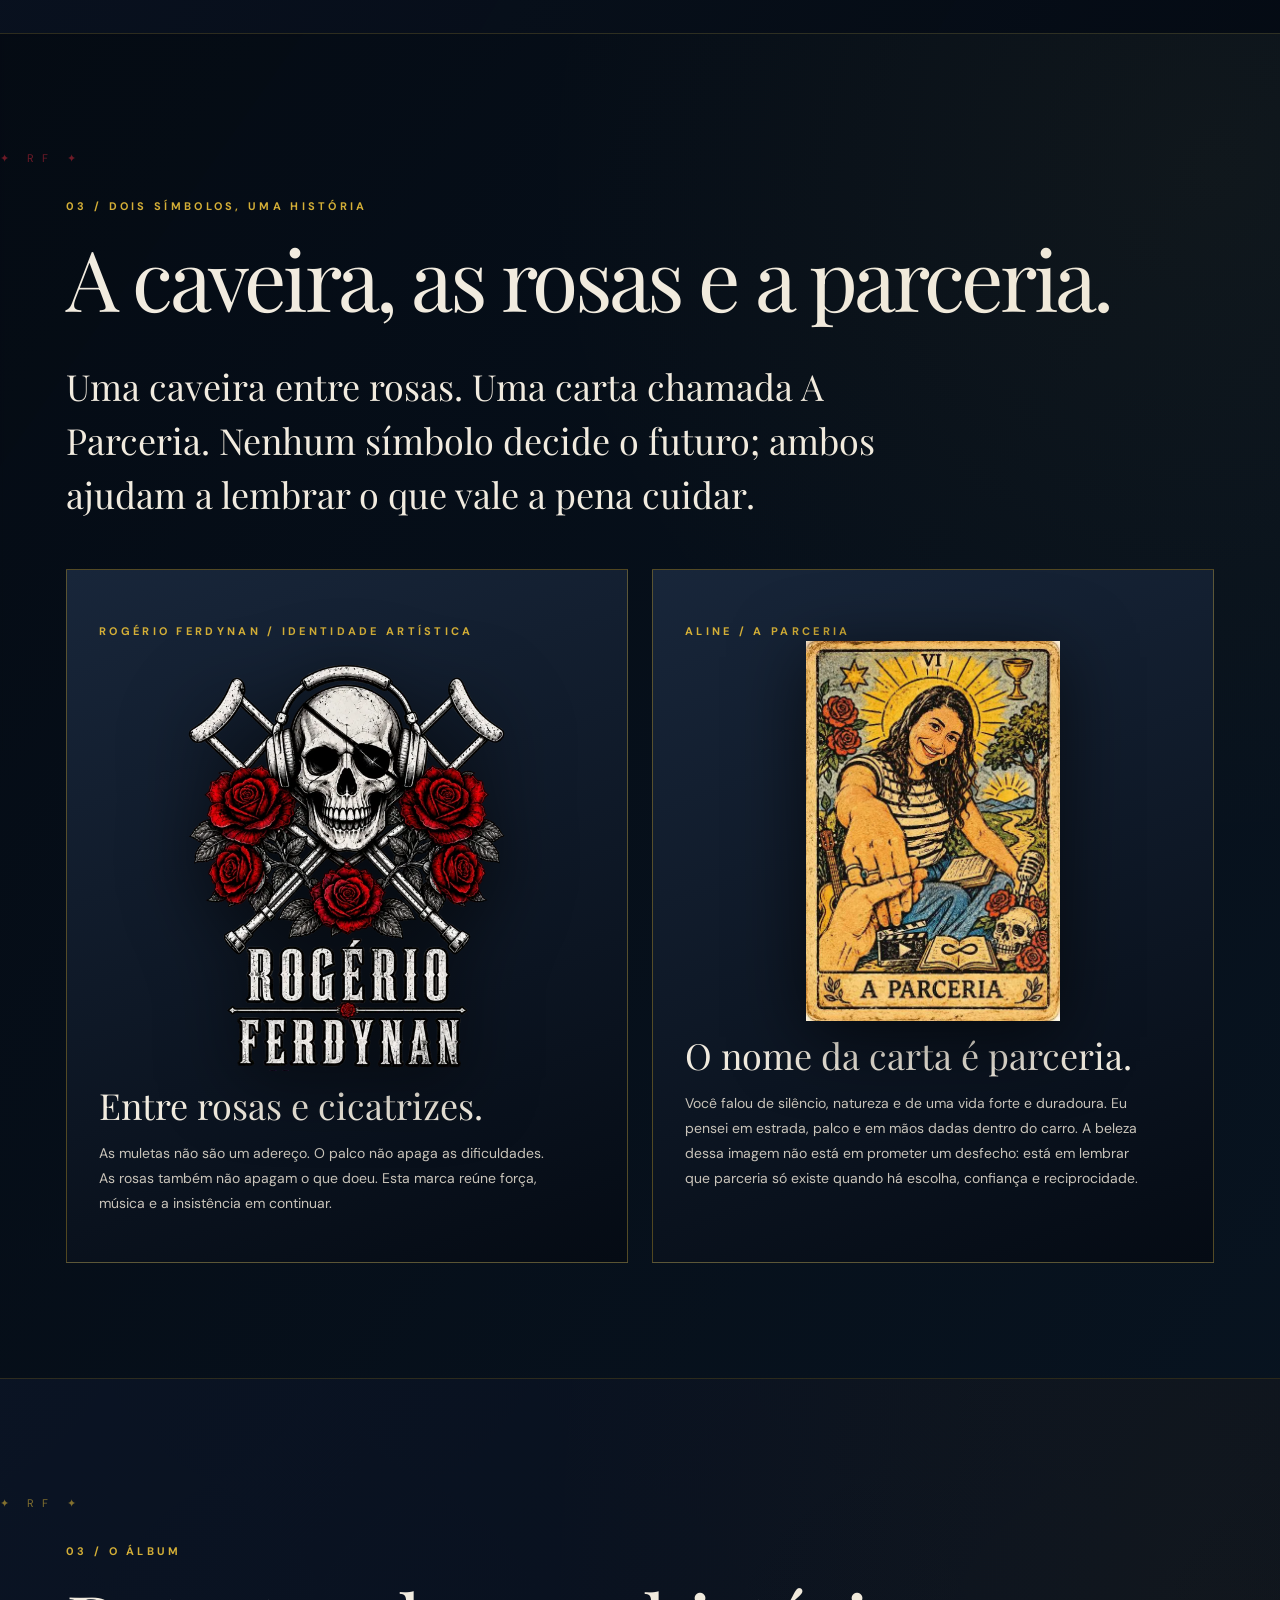
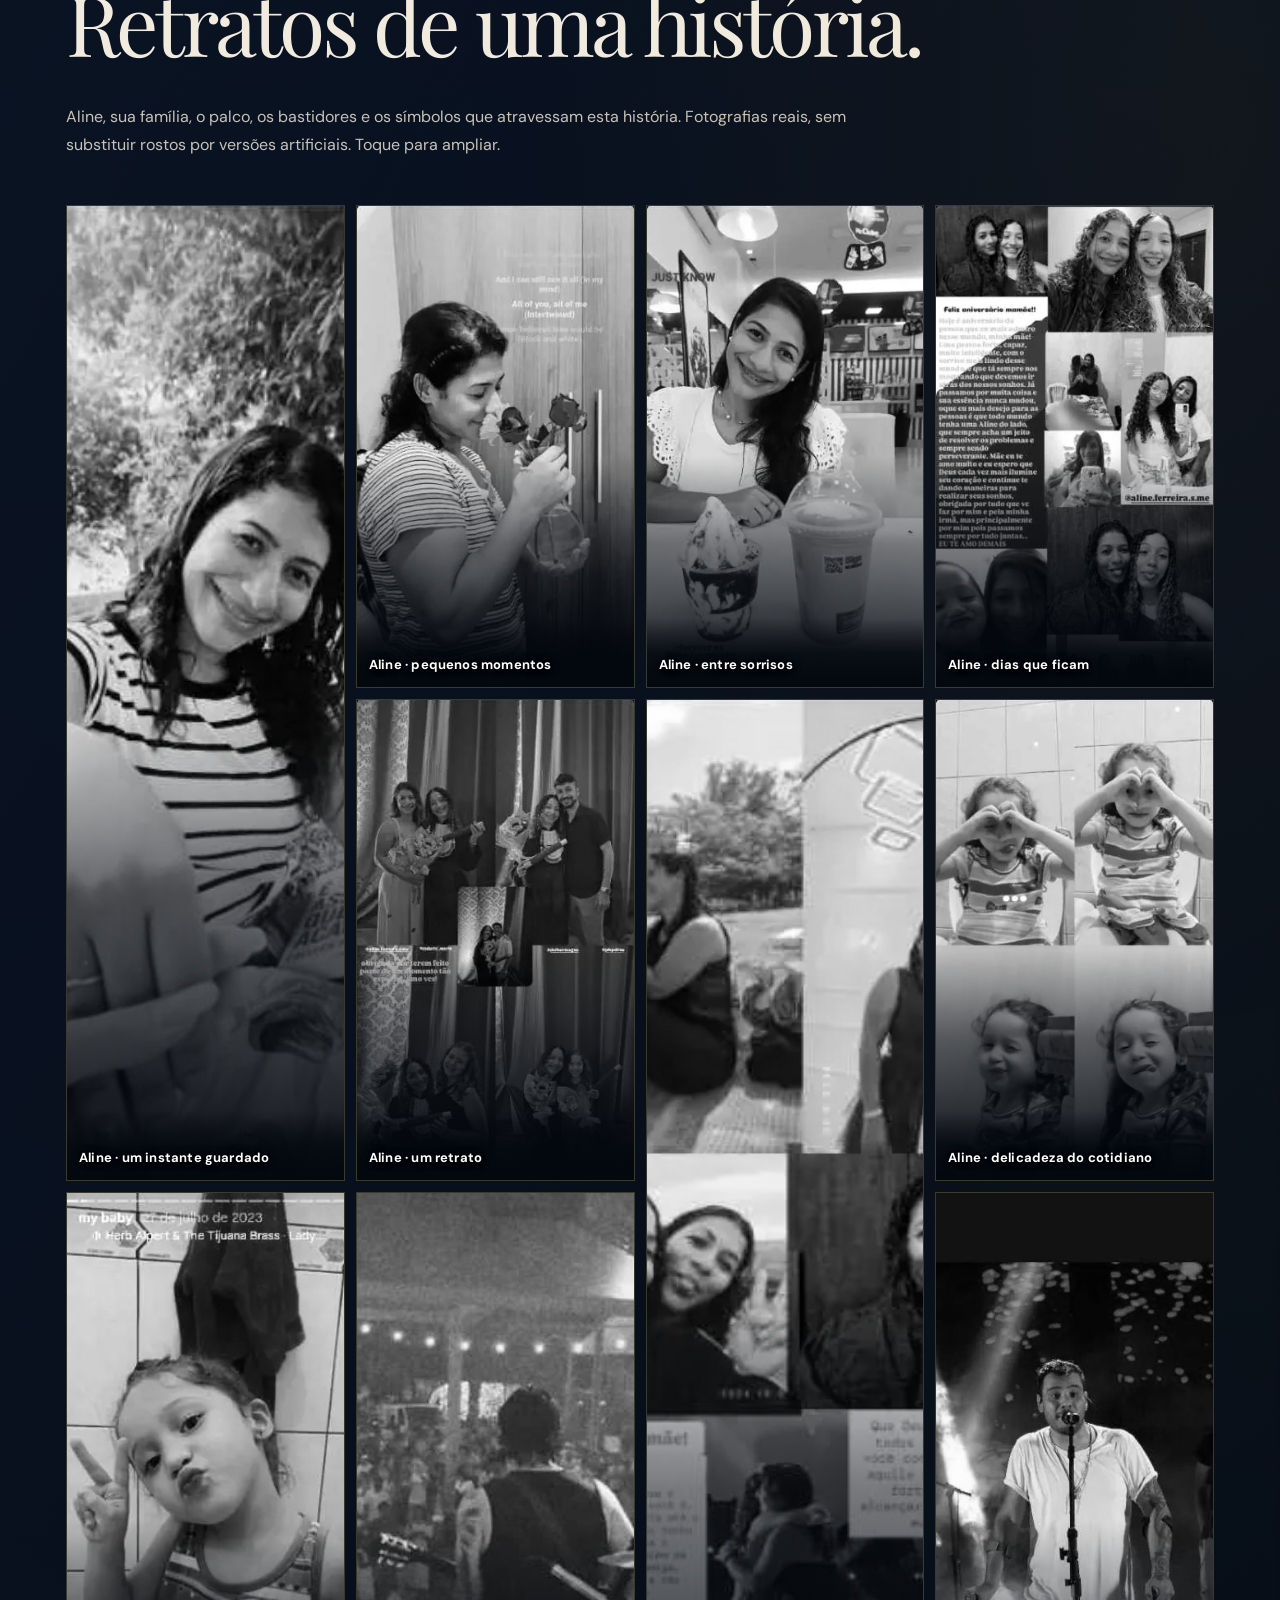
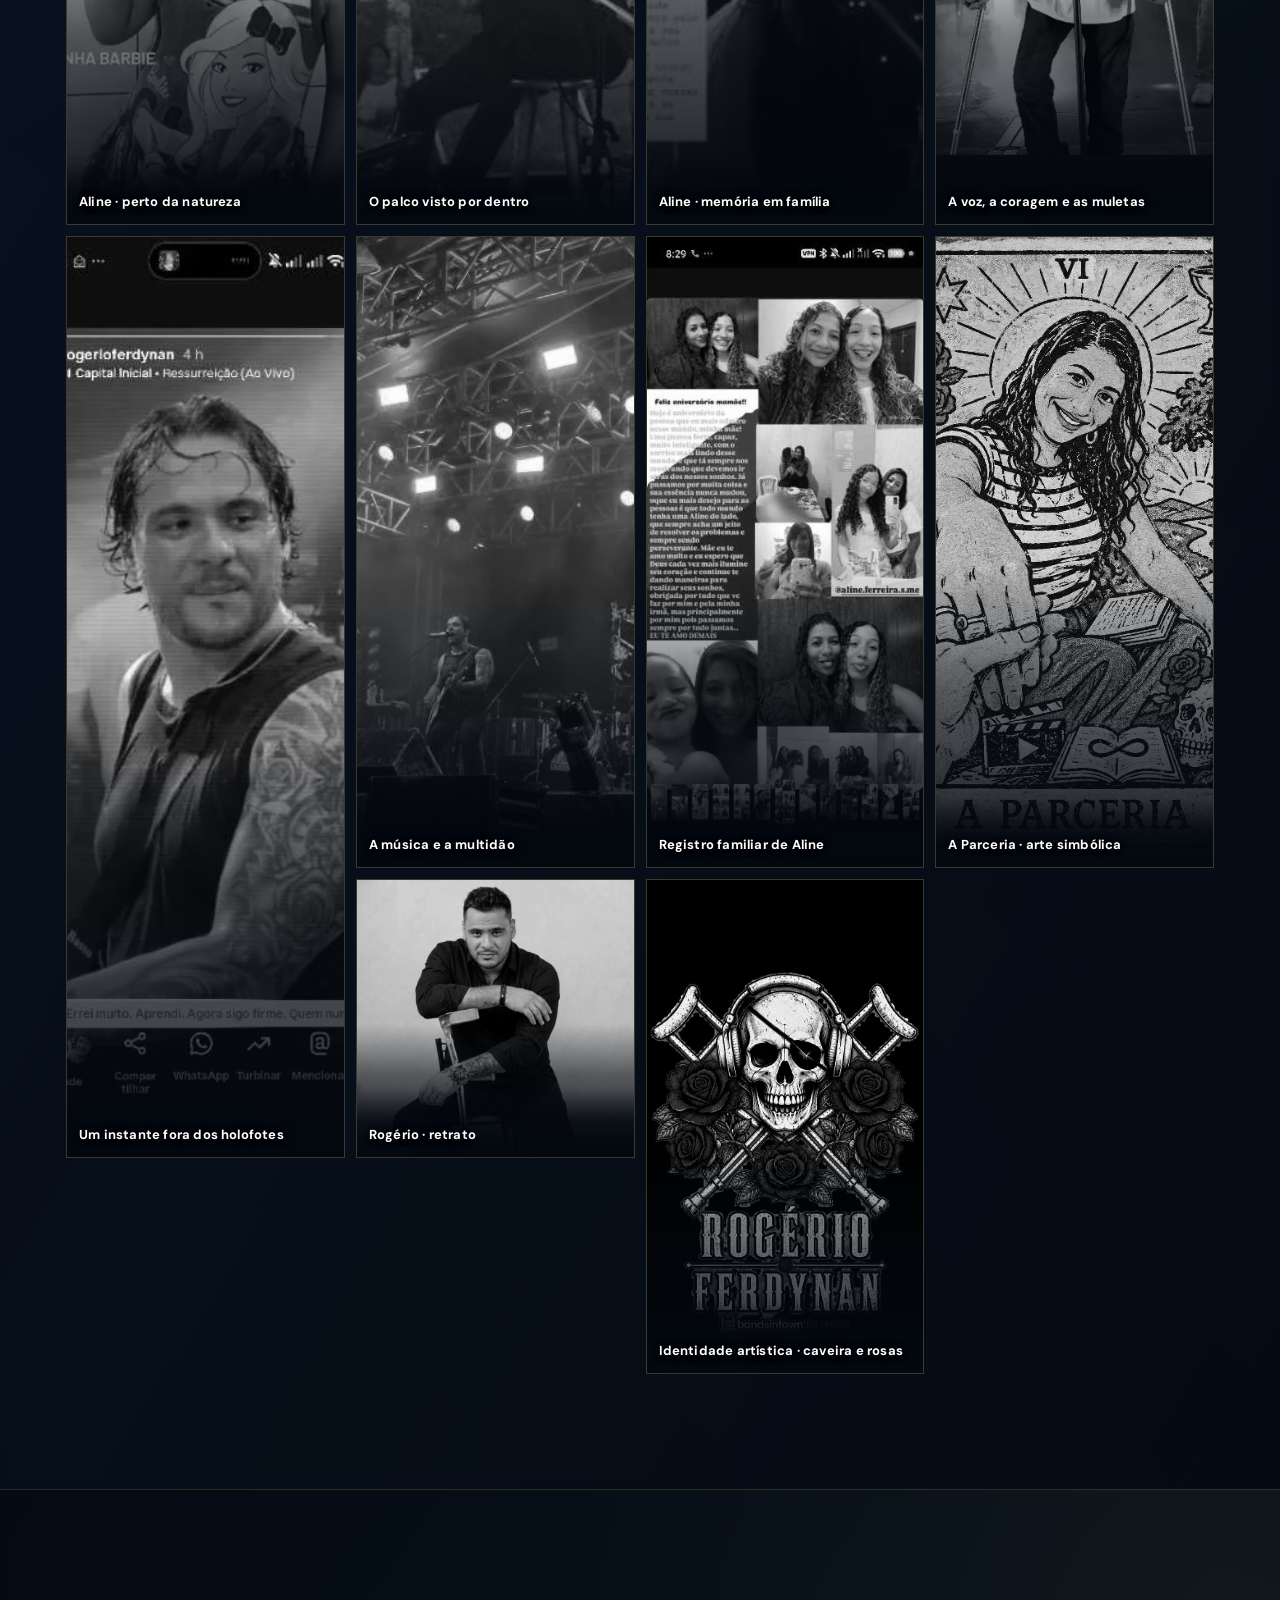
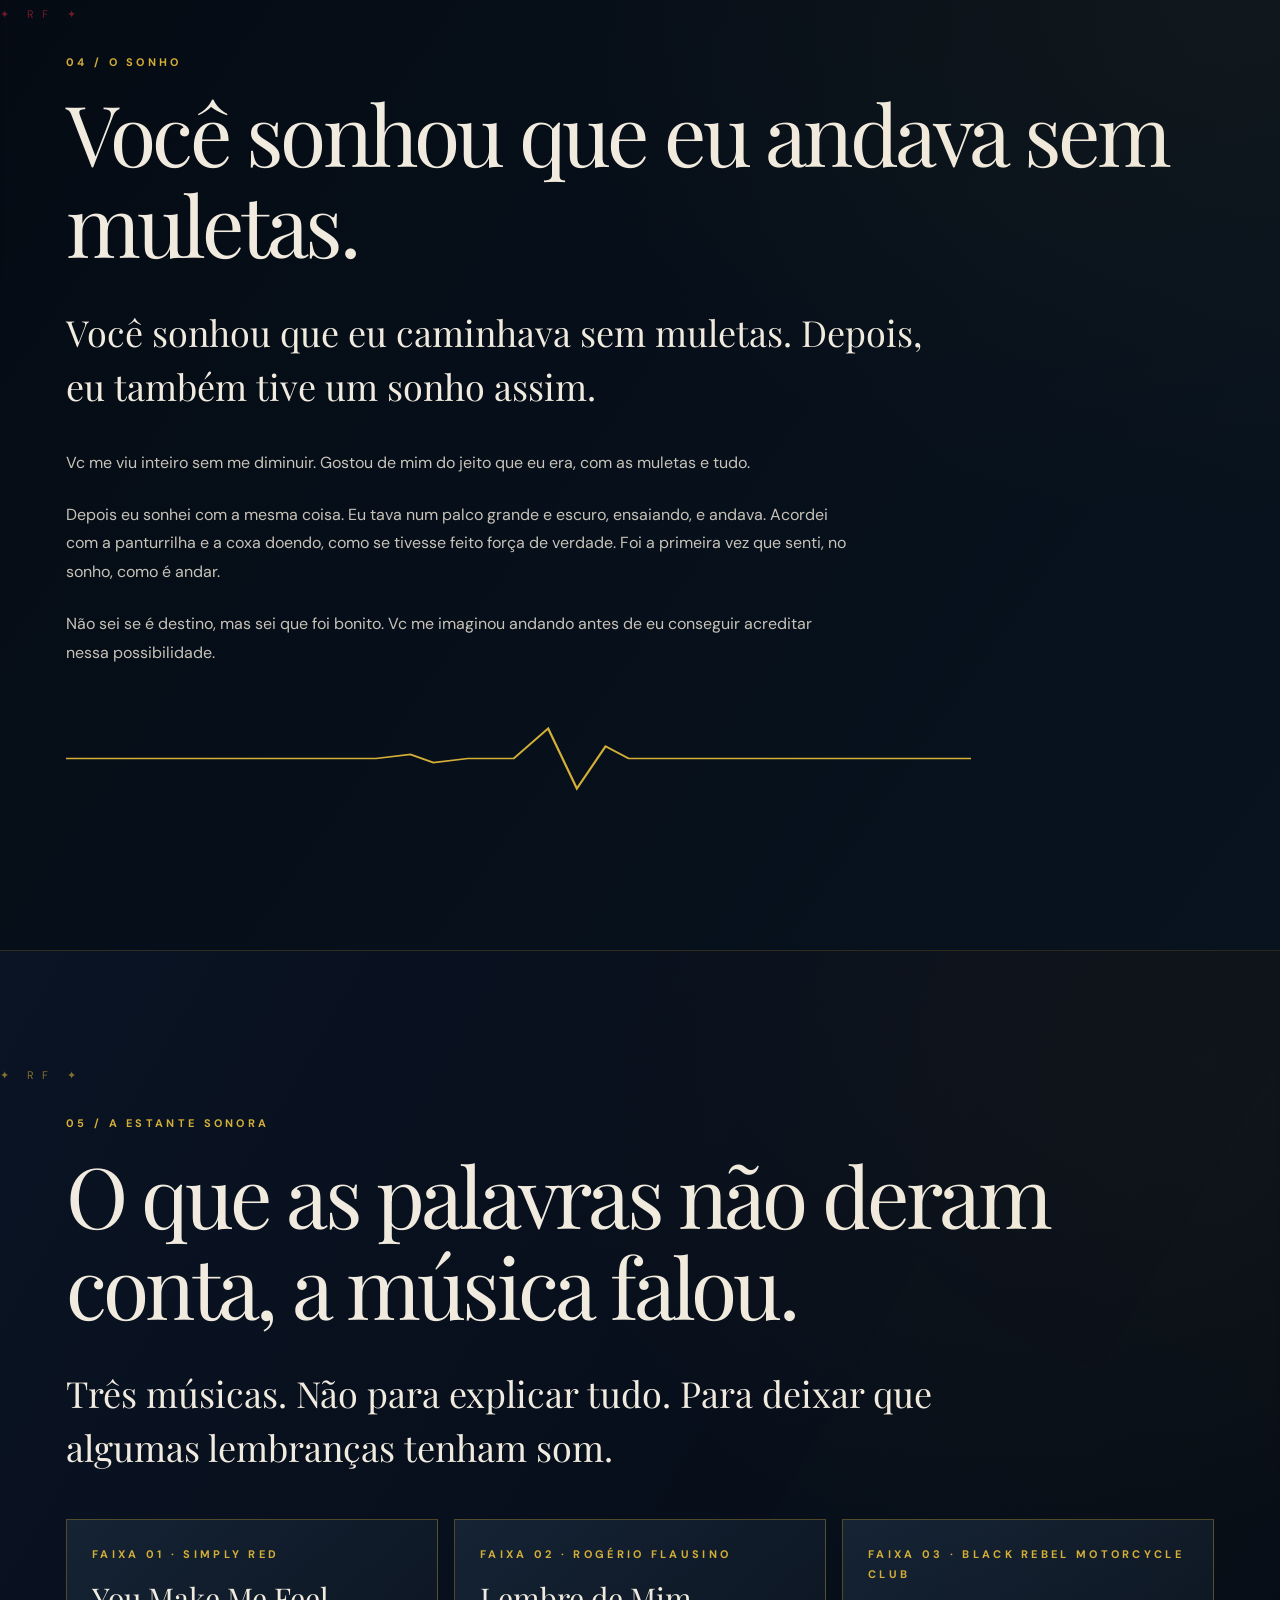
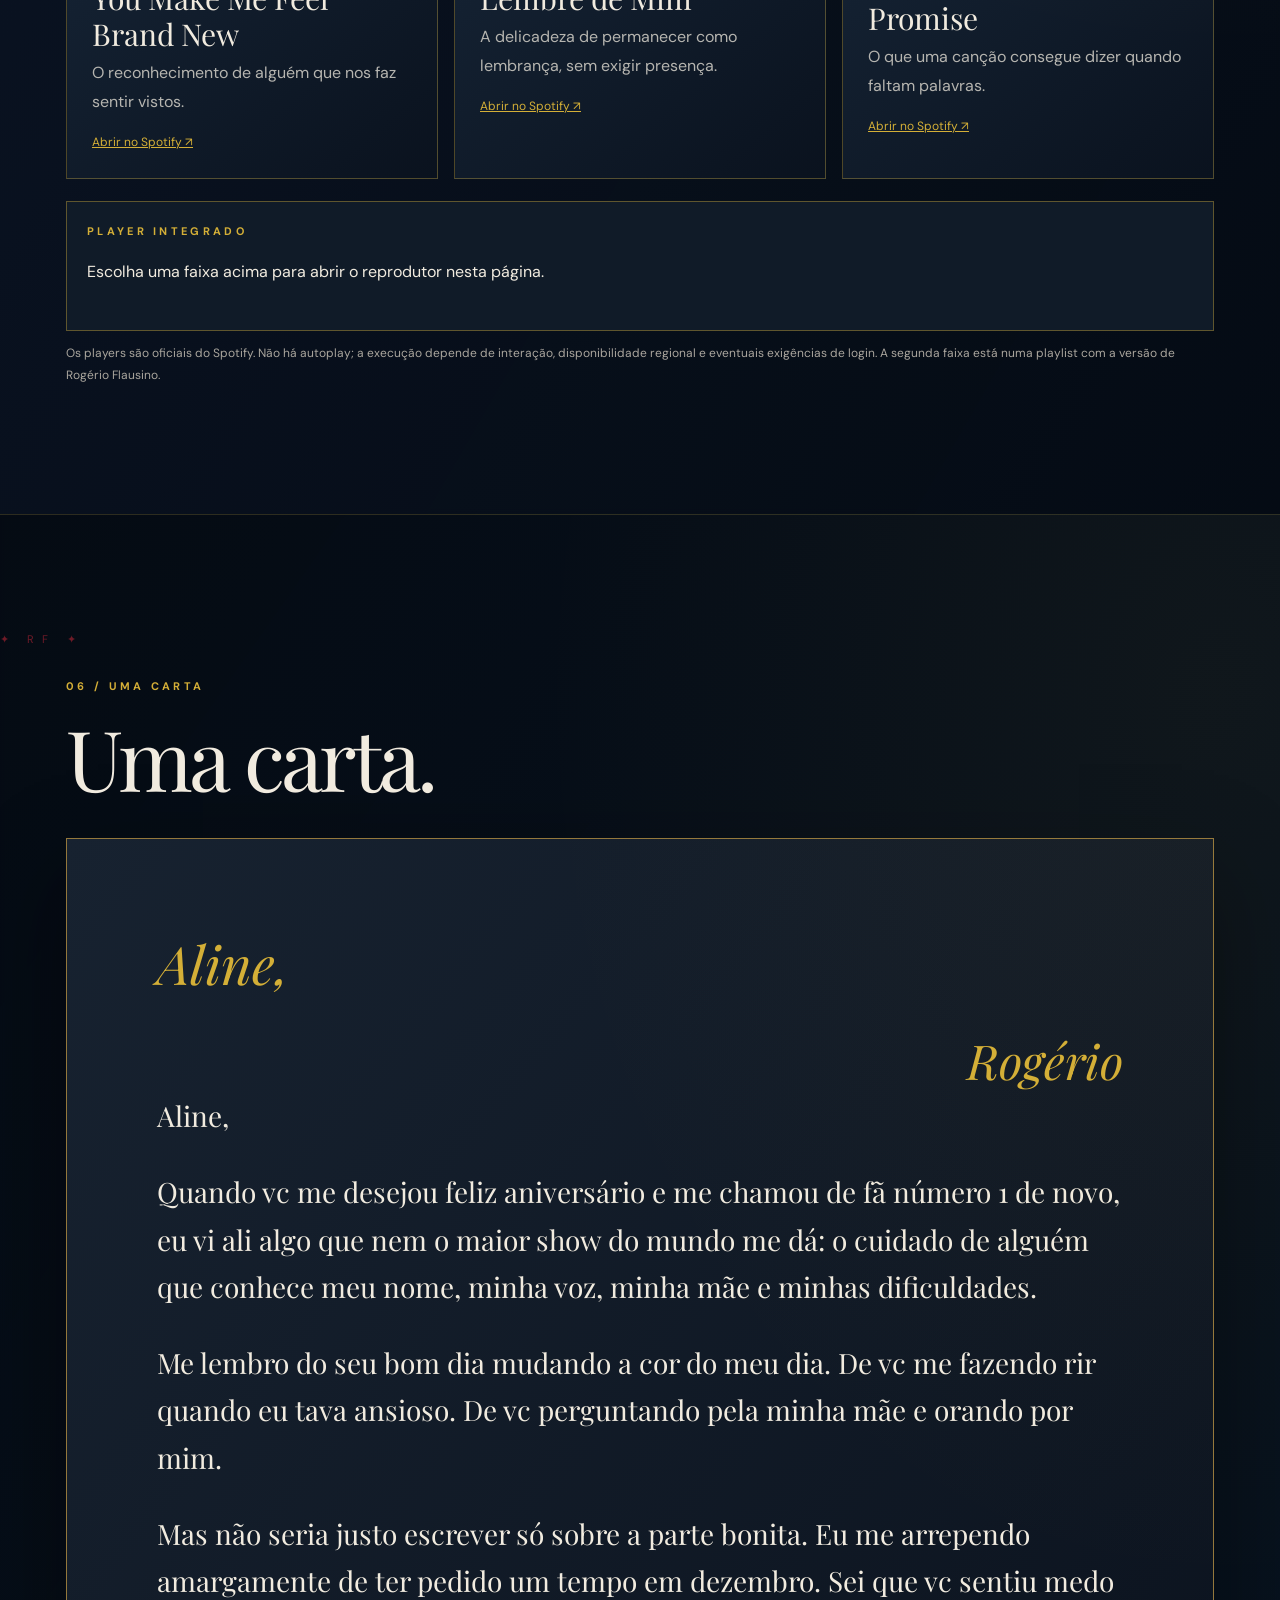
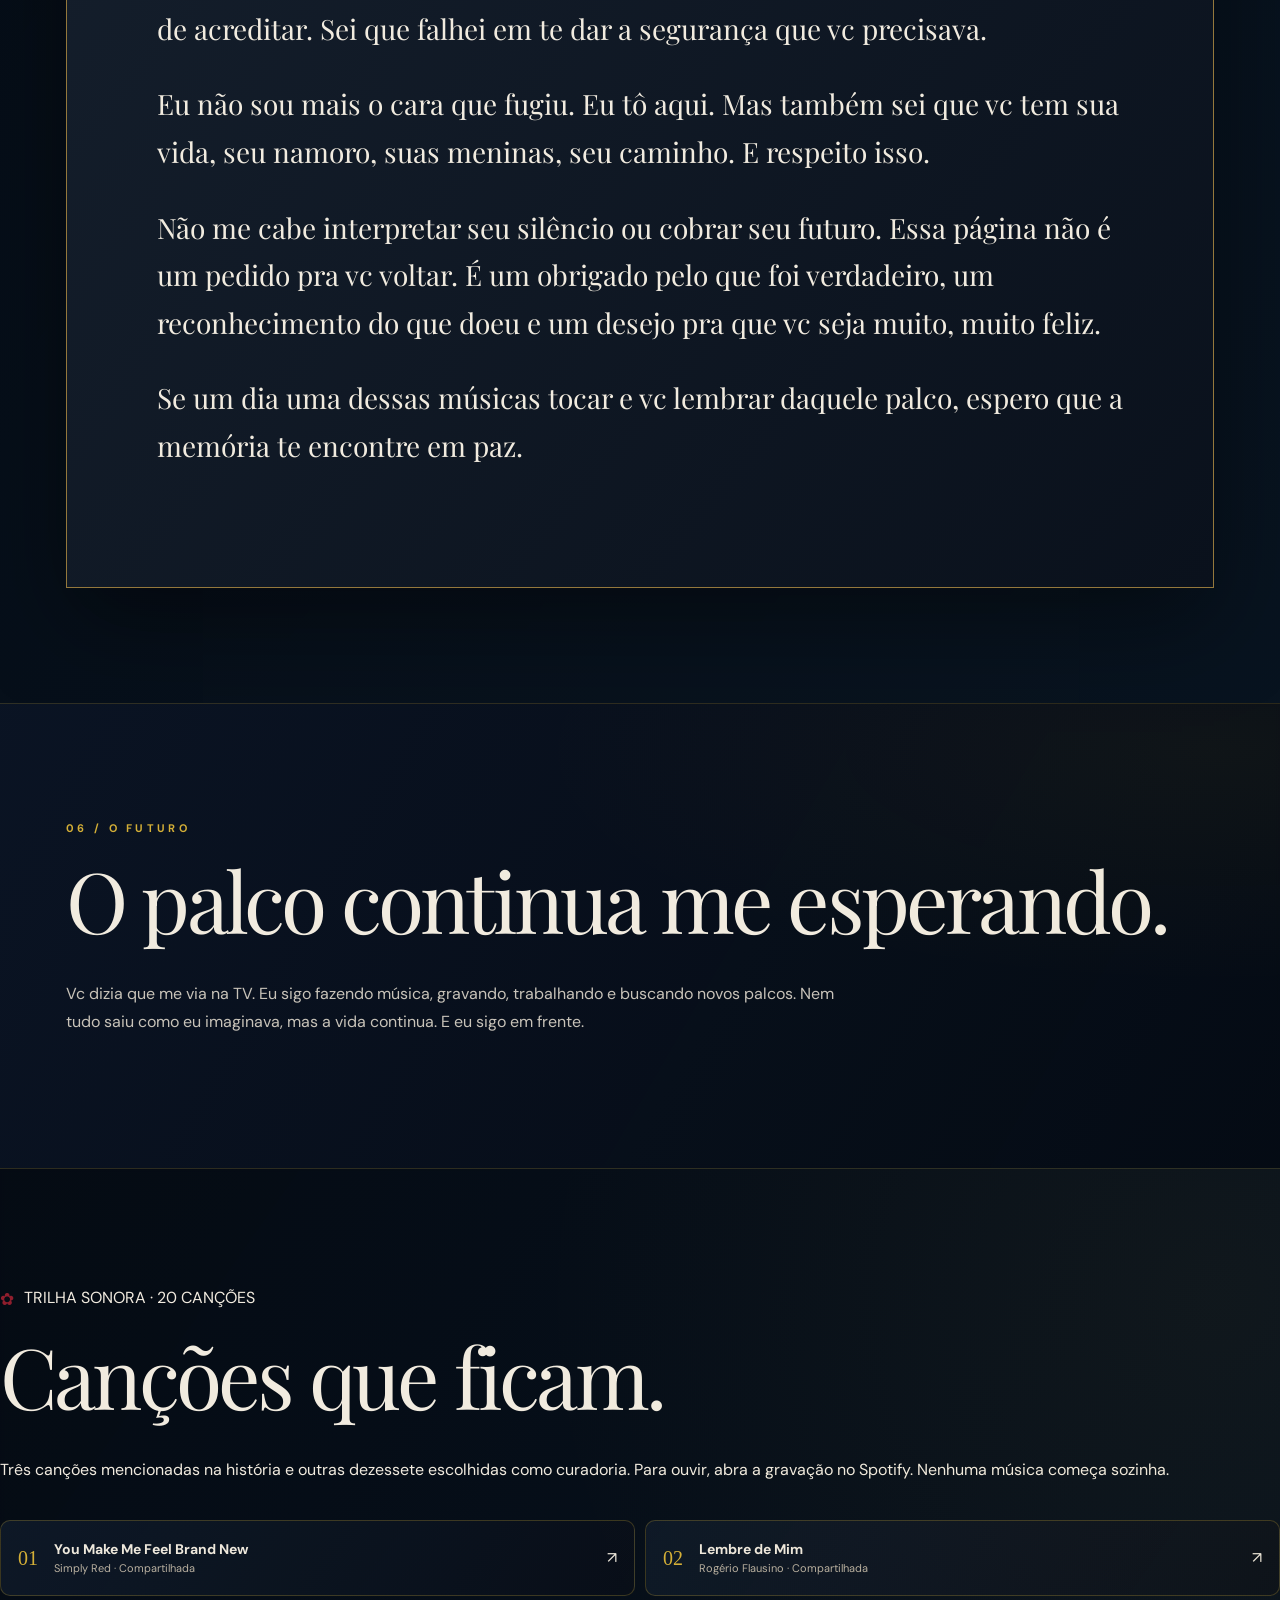
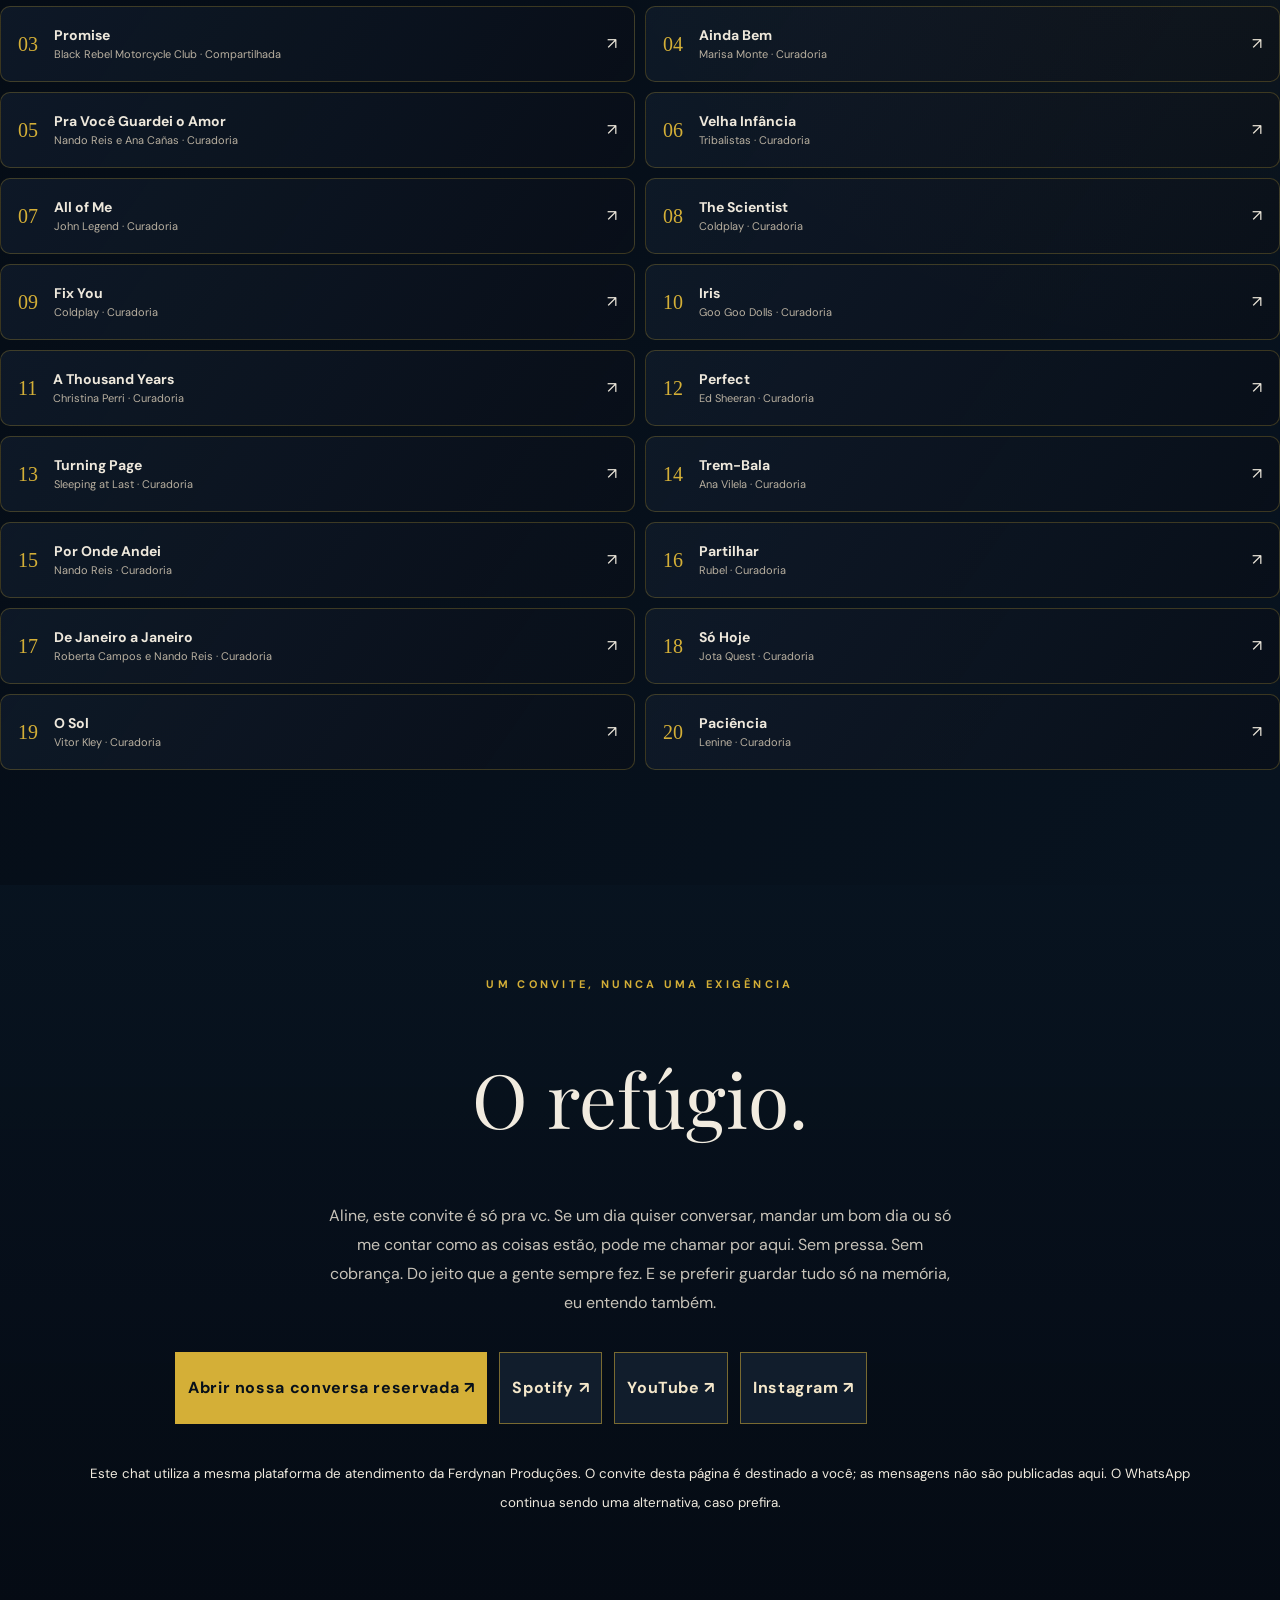
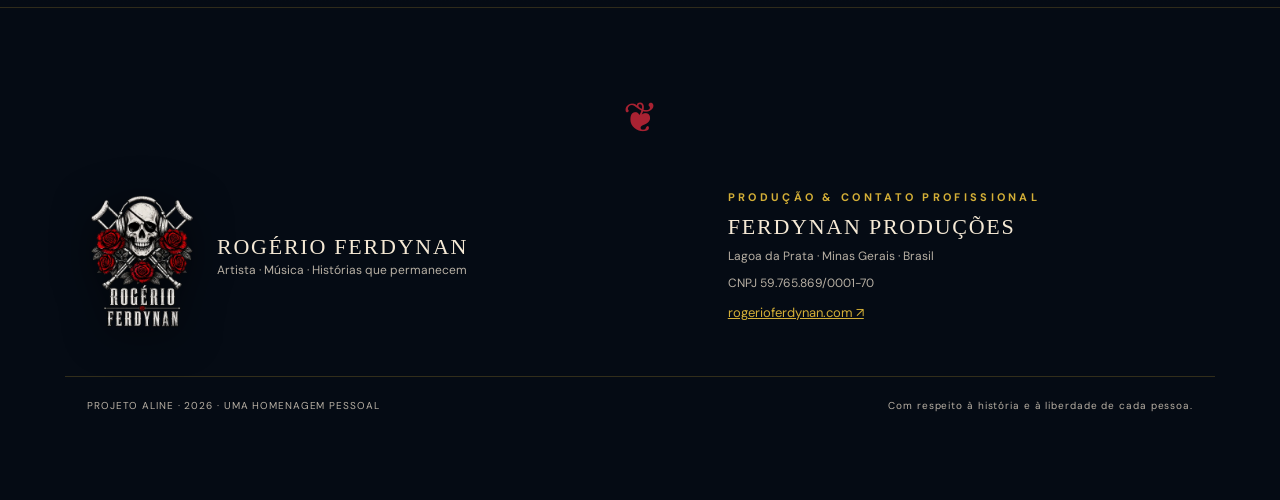
